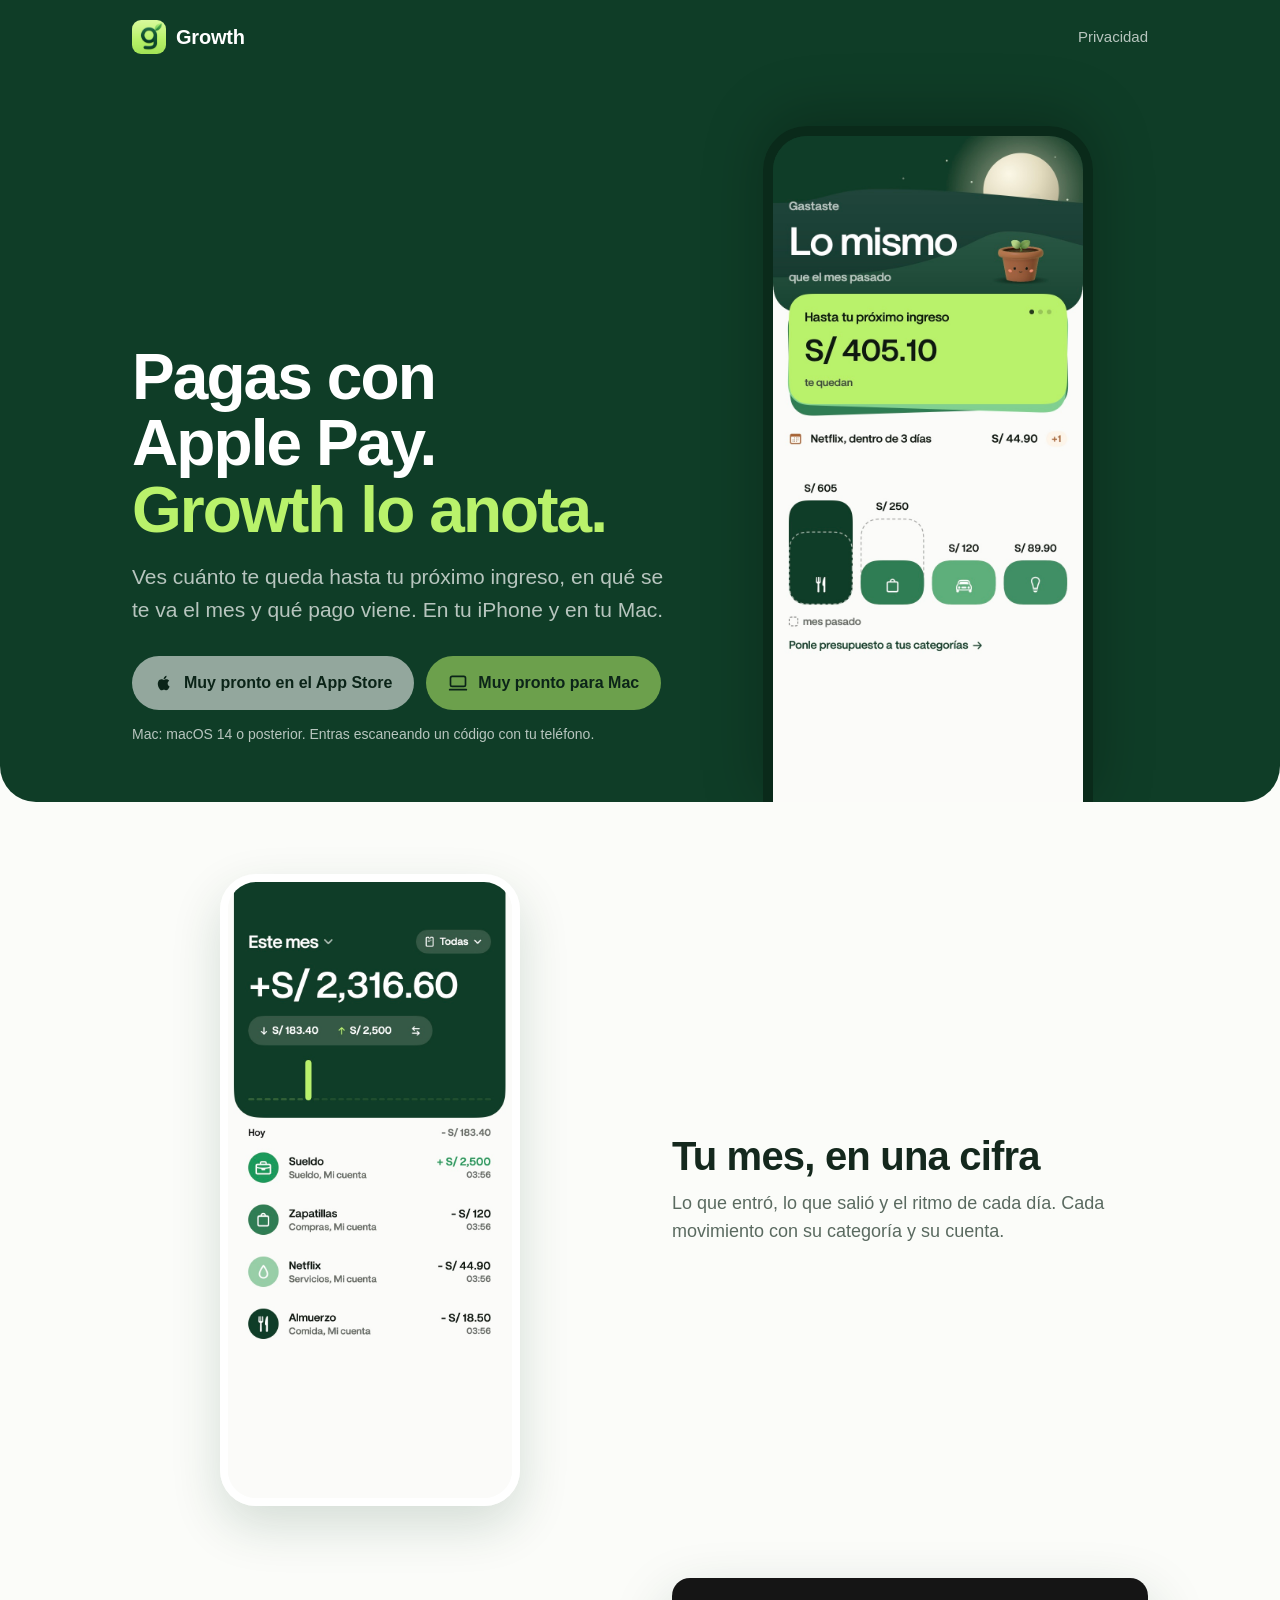
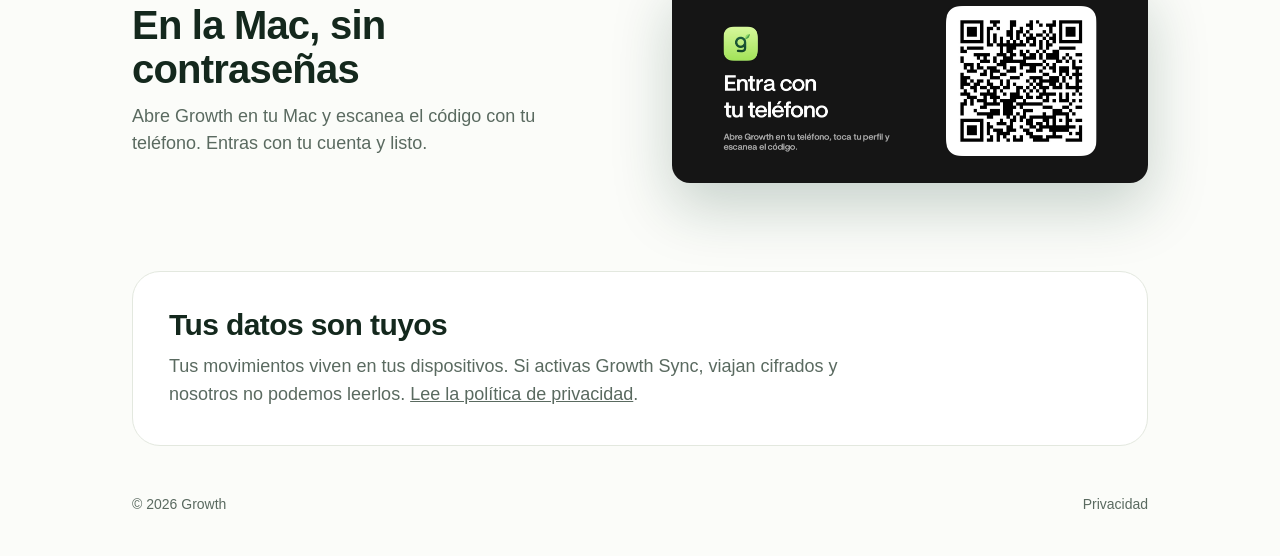
==== index.html @ 3a6ad155 "landing: Mac sign-in shot on graphite, phone-neutral wording Co-Authored-By: Claude Opus 5.5 <norepl" ====
<!doctype html>
<html lang="es">
<head>
<meta charset="utf-8">
<meta name="viewport" content="width=device-width, initial-scale=1">
<title>Growth</title>
<meta name="description" content="Growth anota lo que pagas y te dice cómo va tu mes. Para iPhone y Mac.">
<link rel="icon" href="assets/favicon.png">
<link rel="apple-touch-icon" href="assets/apple-touch-icon.png">
<meta property="og:title" content="Growth">
<meta property="og:description" content="Growth anota lo que pagas y te dice cómo va tu mes. Para iPhone y Mac.">
<meta property="og:image" content="assets/screens/insights.jpg">
<style>
:root{
  --forest:#0f3d27;--lime:#b9f26b;--canvas:#fbfcf9;--ink:#14281d;--muted:#5a6a60;
  --on-forest:#ffffff;--on-forest-muted:rgba(255,255,255,.7);--line:#e3e8df;--card:#ffffff;
}
@media (prefers-color-scheme:dark){:root:not([data-theme="light"]){--canvas:#0b1a12;--ink:#eef3ea;--muted:#a3b3a8;--line:#203528;--card:#11251a}}
:root[data-theme="dark"]{--canvas:#0b1a12;--ink:#eef3ea;--muted:#a3b3a8;--line:#203528;--card:#11251a}
*{box-sizing:border-box}
html{-webkit-text-size-adjust:100%}
body{margin:0;background:var(--canvas);color:var(--ink);font:17px/1.55 -apple-system,BlinkMacSystemFont,"SF Pro Text","Segoe UI",Roboto,sans-serif}
a{color:inherit}
.wrap{max-width:1080px;margin:0 auto;padding:0 16px}
@media (min-width:720px){.wrap{padding:0 32px}}

/* Portada: el verde profundo de la app. */
.hero{background:var(--forest);color:var(--on-forest);border-radius:0 0 36px 36px;overflow:hidden}
.top{display:flex;align-items:center;justify-content:space-between;padding-top:20px}
.brand{display:flex;align-items:center;gap:10px;text-decoration:none;font-weight:700;font-size:20px;letter-spacing:-.01em}
.brand img{width:34px;height:34px;border-radius:9px}
.top nav a{color:var(--on-forest-muted);text-decoration:none;font-size:15px}
.top nav a:hover{color:var(--on-forest)}
.hero-grid{display:grid;gap:36px;padding:48px 0 0;align-items:end}
@media (min-width:880px){.hero-grid{grid-template-columns:1.1fr .9fr;padding-top:72px}}
.hero h1{font-size:clamp(38px,7vw,64px);line-height:1.04;letter-spacing:-.03em;margin:0 0 18px;font-weight:700}
.hero h1 span{color:var(--lime)}
.lead{font-size:clamp(18px,2.2vw,21px);color:var(--on-forest-muted);margin:0 0 30px;max-width:30em}
.hero-copy{padding-bottom:56px}
.cta{display:flex;flex-wrap:wrap;gap:12px}
.btn{display:inline-flex;align-items:center;gap:10px;min-height:54px;padding:0 22px;border-radius:999px;text-decoration:none;font-weight:600;font-size:16px;transition:transform .15s ease}
.btn:active{transform:scale(.97)}
.btn svg{width:20px;height:20px;flex:none}
.btn-store{background:#fff;color:#09100c}
.btn-mac{background:var(--lime);color:#09100c}
.btn.soon{opacity:.55;pointer-events:none}
.note{margin:14px 0 0;font-size:14px;color:var(--on-forest-muted)}
.phone{justify-self:center;width:min(330px,82vw);margin-bottom:-6px}
.phone img{display:block;width:100%;height:auto;border-radius:44px 44px 0 0;border:10px solid #0a2a1a;border-bottom:0;box-shadow:0 -10px 60px rgba(0,0,0,.25)}

/* Cada sección responde una pregunta distinta. */
section{padding:72px 0 0}
.row{display:grid;gap:28px;align-items:center}
@media (min-width:820px){.row{grid-template-columns:1fr 1fr;gap:64px}.row.flip .shot{order:2}}
h2{font-size:clamp(28px,4vw,40px);line-height:1.1;letter-spacing:-.02em;margin:0 0 12px}
section p{margin:0;color:var(--muted);font-size:18px;max-width:28em}
.shot{justify-self:center}
.shot img{display:block;width:min(300px,78vw);height:auto;border-radius:36px;border:8px solid var(--card);box-shadow:0 20px 50px rgba(15,61,39,.16)}
.mac .shot{justify-self:stretch}
.mac .shot img{width:100%;max-width:560px;border-radius:18px;border:0;box-shadow:0 24px 60px rgba(15,61,39,.22)}
.privacy{margin:88px 0 0;padding:28px;border-radius:28px;background:var(--card);border:1px solid var(--line)}
@media (min-width:720px){.privacy{padding:36px}}
.privacy h2{font-size:clamp(24px,3vw,30px)}
.privacy p{color:var(--muted);font-size:18px;margin:0;max-width:40em}
footer{display:flex;flex-wrap:wrap;gap:8px 20px;justify-content:space-between;padding:48px 0 40px;color:var(--muted);font-size:14px}
footer a{text-decoration:none}
footer a:hover{text-decoration:underline}
</style>
</head>
<body>

<header class="hero">
  <div class="wrap">
    <div class="top">
      <a class="brand" href="./"><img src="assets/apple-touch-icon.png" alt="">Growth</a>
      <nav><a href="privacy/">Privacidad</a></nav>
    </div>
    <div class="hero-grid">
      <div class="hero-copy">
        <h1>Pagas con Apple&nbsp;Pay.<br><span>Growth lo anota.</span></h1>
        <p class="lead">Ves cuánto te queda hasta tu próximo ingreso, en qué se te va el mes y qué pago viene. En tu iPhone y en tu Mac.</p>
        <div class="cta">
          <a class="btn btn-store soon" data-link="appStore" href="#">
            <svg viewBox="0 0 24 24" fill="currentColor" aria-hidden="true"><path d="M16.37 12.6c-.02-2.2 1.8-3.26 1.88-3.31-1.03-1.5-2.62-1.7-3.18-1.73-1.35-.14-2.64.8-3.33.8-.69 0-1.75-.78-2.88-.76-1.48.02-2.85.86-3.61 2.19-1.54 2.67-.39 6.62 1.11 8.79.73 1.06 1.6 2.25 2.75 2.2 1.1-.04 1.52-.71 2.85-.71 1.33 0 1.7.71 2.87.69 1.19-.02 1.94-1.08 2.66-2.14.84-1.23 1.19-2.42 1.21-2.48-.03-.01-2.32-.89-2.33-3.54zM14.18 6.13c.61-.74 1.02-1.76.91-2.78-.88.04-1.94.59-2.57 1.32-.56.65-1.06 1.69-.93 2.69.98.08 1.98-.5 2.59-1.23z"/></svg>
            <span data-label>Muy pronto en el App Store</span>
          </a>
          <a class="btn btn-mac soon" data-link="mac" href="#">
            <svg viewBox="0 0 24 24" fill="none" stroke="currentColor" stroke-width="2" stroke-linecap="round" stroke-linejoin="round" aria-hidden="true"><rect x="3" y="4" width="18" height="12" rx="2"/><path d="M2 20h20"/></svg>
            <span data-label>Muy pronto para Mac</span>
          </a>
        </div>
        <p class="note">Mac: macOS 14 o posterior. Entras escaneando un código con tu teléfono.</p>
      </div>
      <div class="phone"><img src="assets/screens/insights.jpg" alt="Growth en el iPhone: lo que gastaste este mes y lo que te queda hasta tu próximo ingreso" width="786" height="1704"></div>
    </div>
  </div>
</header>

<main class="wrap">
  <section>
    <div class="row">
      <div class="shot"><img src="assets/screens/movements.jpg" alt="Movimientos del mes en Growth" width="786" height="1704" loading="lazy"></div>
      <div>
        <h2>Tu mes, en una cifra</h2>
        <p>Lo que entró, lo que salió y el ritmo de cada día. Cada movimiento con su categoría y su cuenta.</p>
      </div>
    </div>
  </section>

  <section>
    <div class="row flip mac">
      <div class="shot"><img src="assets/screens/mac-link.jpg" alt="Growth en la Mac: un código QR para entrar con el teléfono" width="1900" height="820" loading="lazy"></div>
      <div>
        <h2>En la Mac, sin contraseñas</h2>
        <p>Abre Growth en tu Mac y escanea el código con tu teléfono. Entras con tu cuenta y listo.</p>
      </div>
    </div>
  </section>

  <div class="privacy">
    <h2>Tus datos son tuyos</h2>
    <p>Tus movimientos viven en tus dispositivos. Si activas Growth Sync, viajan cifrados y nosotros no podemos leerlos. <a href="privacy/">Lee la política de privacidad</a>.</p>
  </div>

  <footer>
    <span>© 2026 Growth</span>
    <span><a href="privacy/">Privacidad</a></span>
  </footer>
</main>

<script>
// Los enlaces de descarga viven solo aquí. Mientras estén vacíos, el botón
// dice «Muy pronto» en vez de llevar a una página que no existe.
const LINKS = {
  appStore: "", // cuando la app esté publicada: https://apps.apple.com/app/id<número>
  mac: "",      // cuando haya DMG firmado: https://github.com/jahazielgg/growth-web/releases/latest/download/Growth.dmg
};
const LABELS = { appStore: "Descargar en el App Store", mac: "Descargar para Mac" };
for (const button of document.querySelectorAll("[data-link]")) {
  const key = button.dataset.link;
  if (!LINKS[key]) continue;
  button.href = LINKS[key];
  button.classList.remove("soon");
  button.querySelector("[data-label]").textContent = LABELS[key];
}
</script>
</body>
</html>
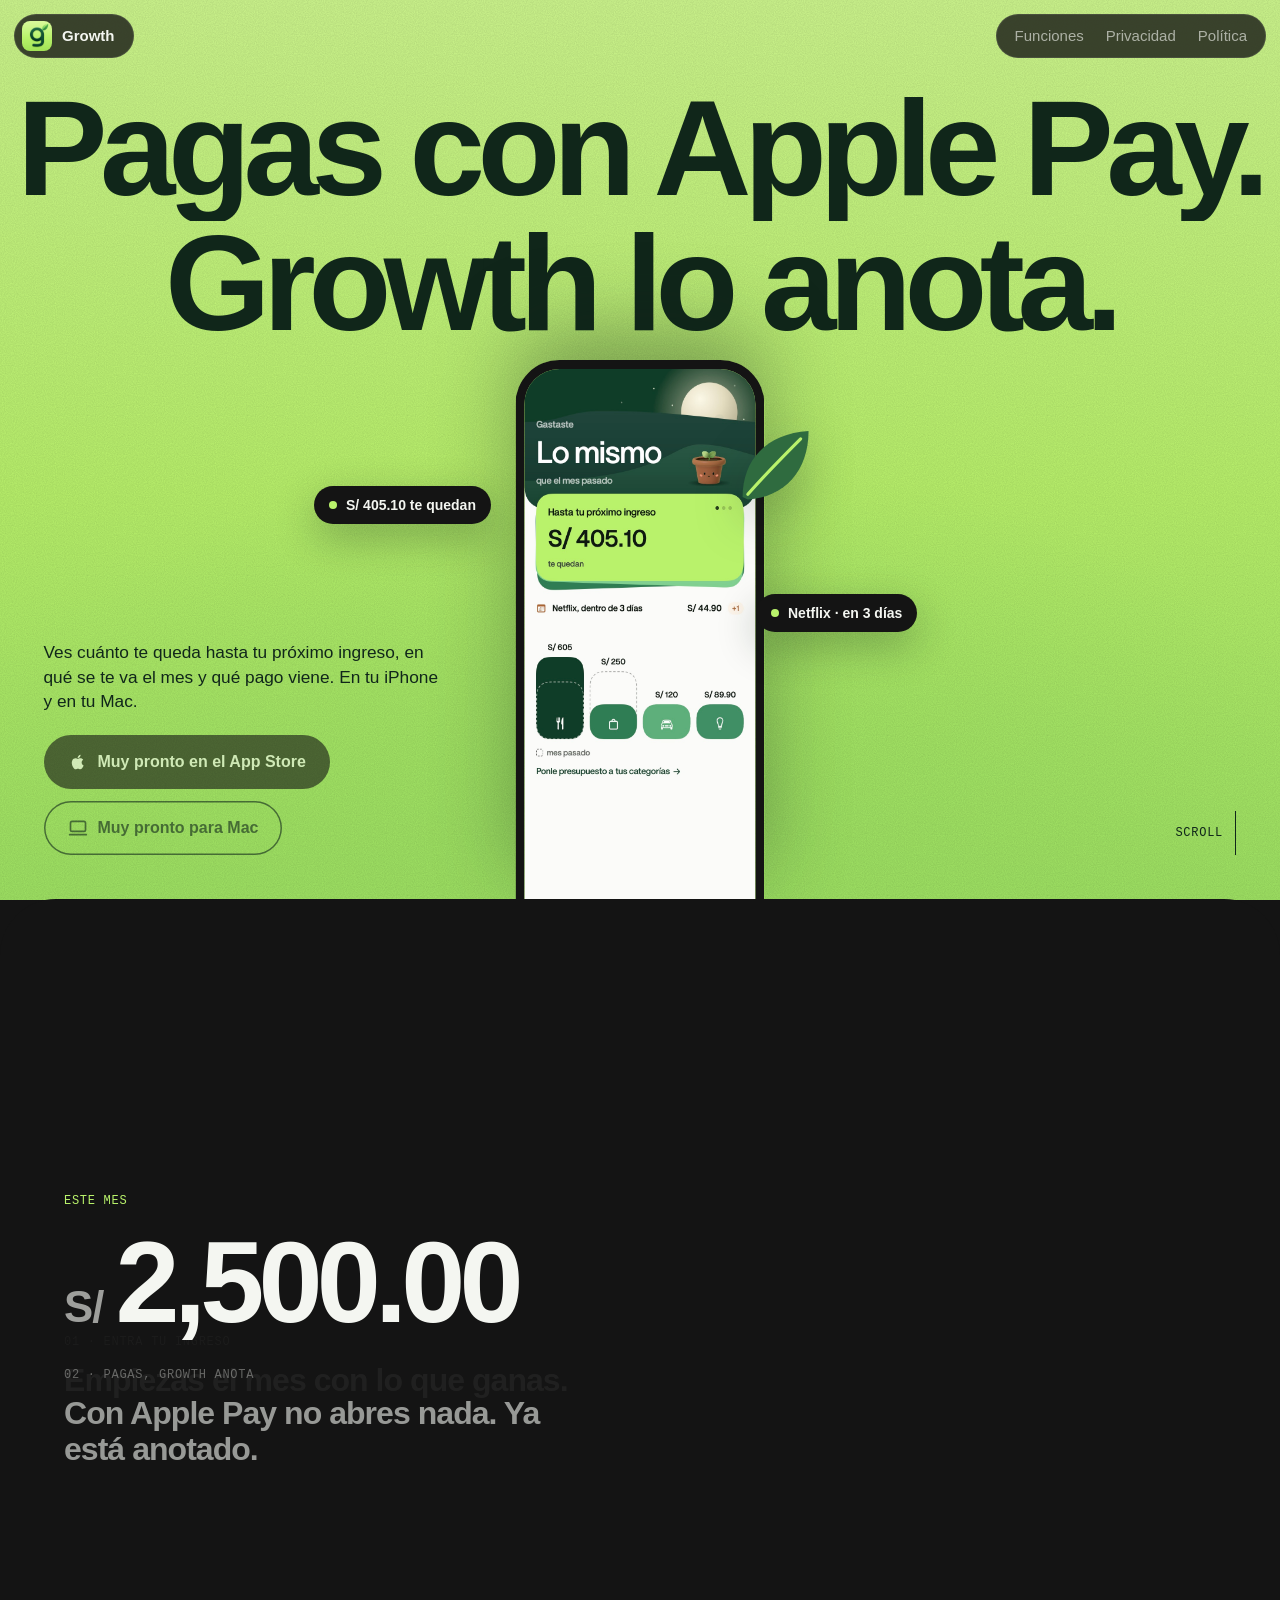
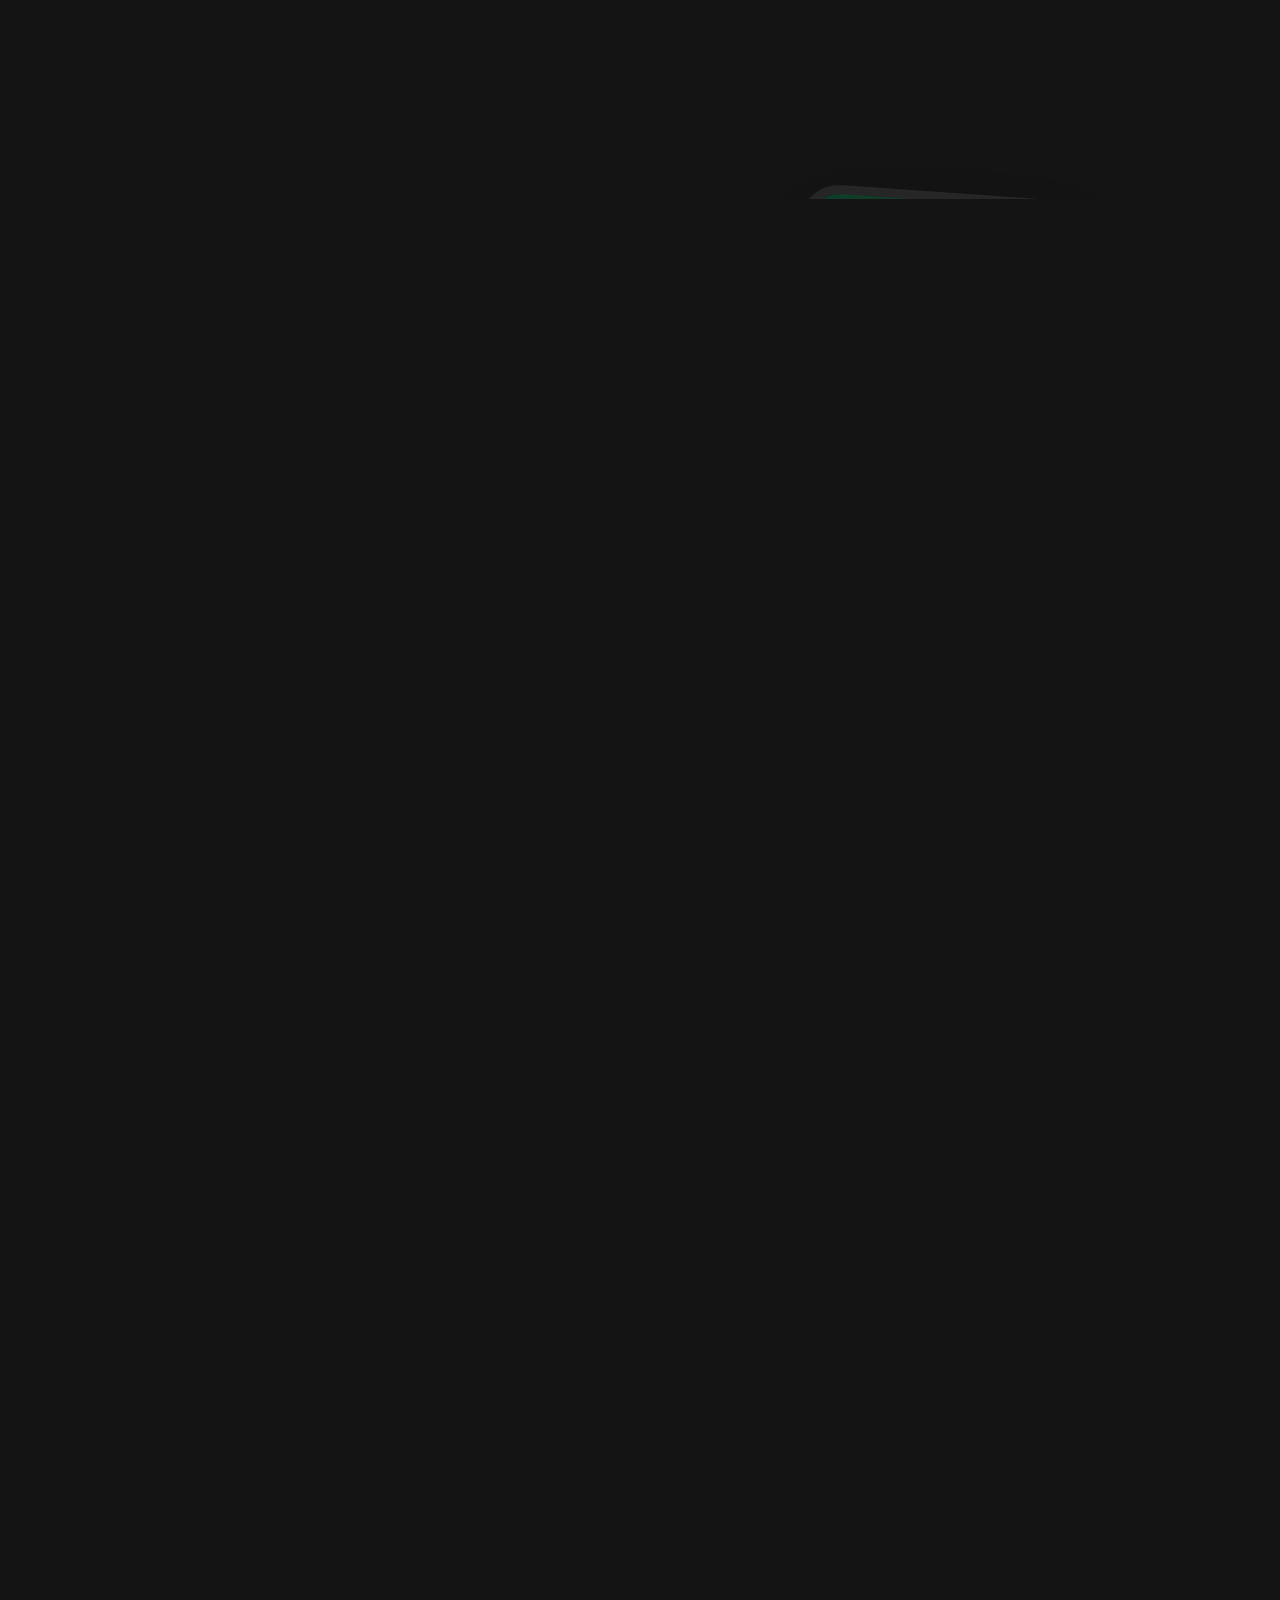
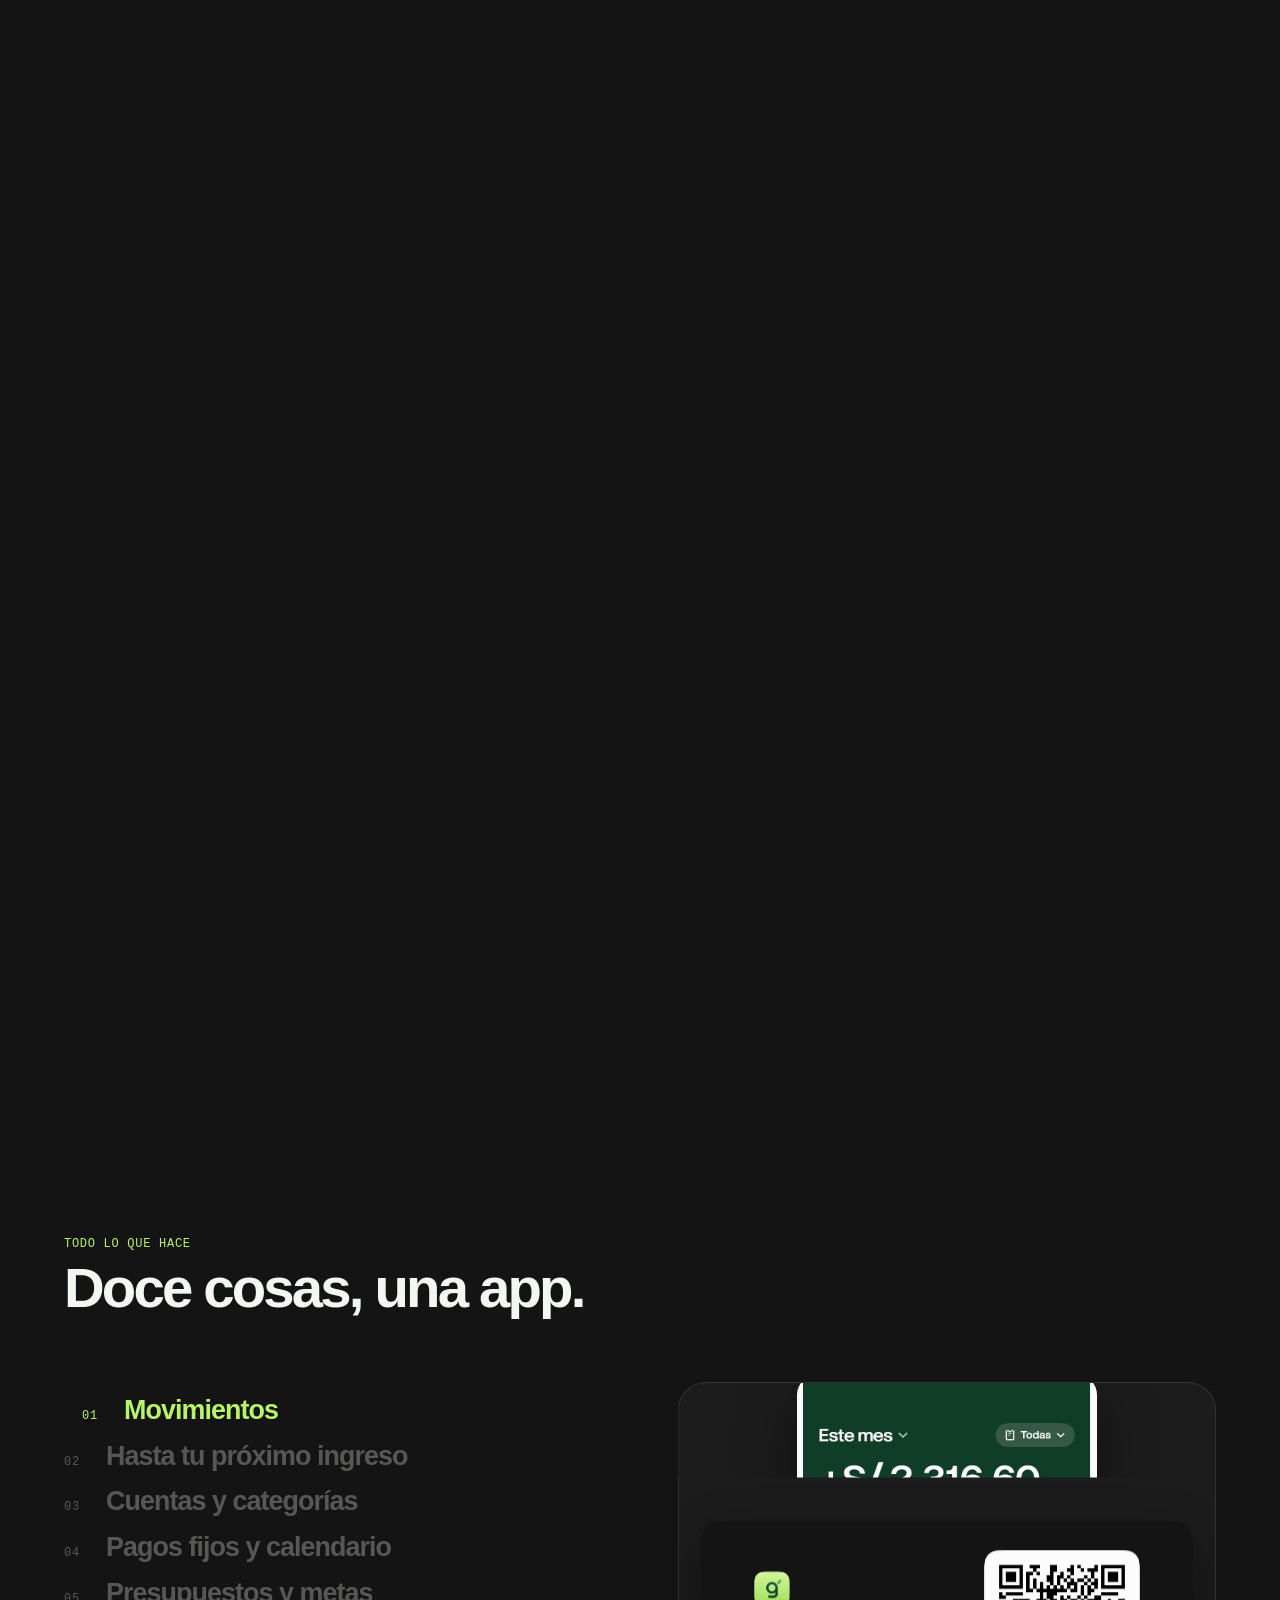
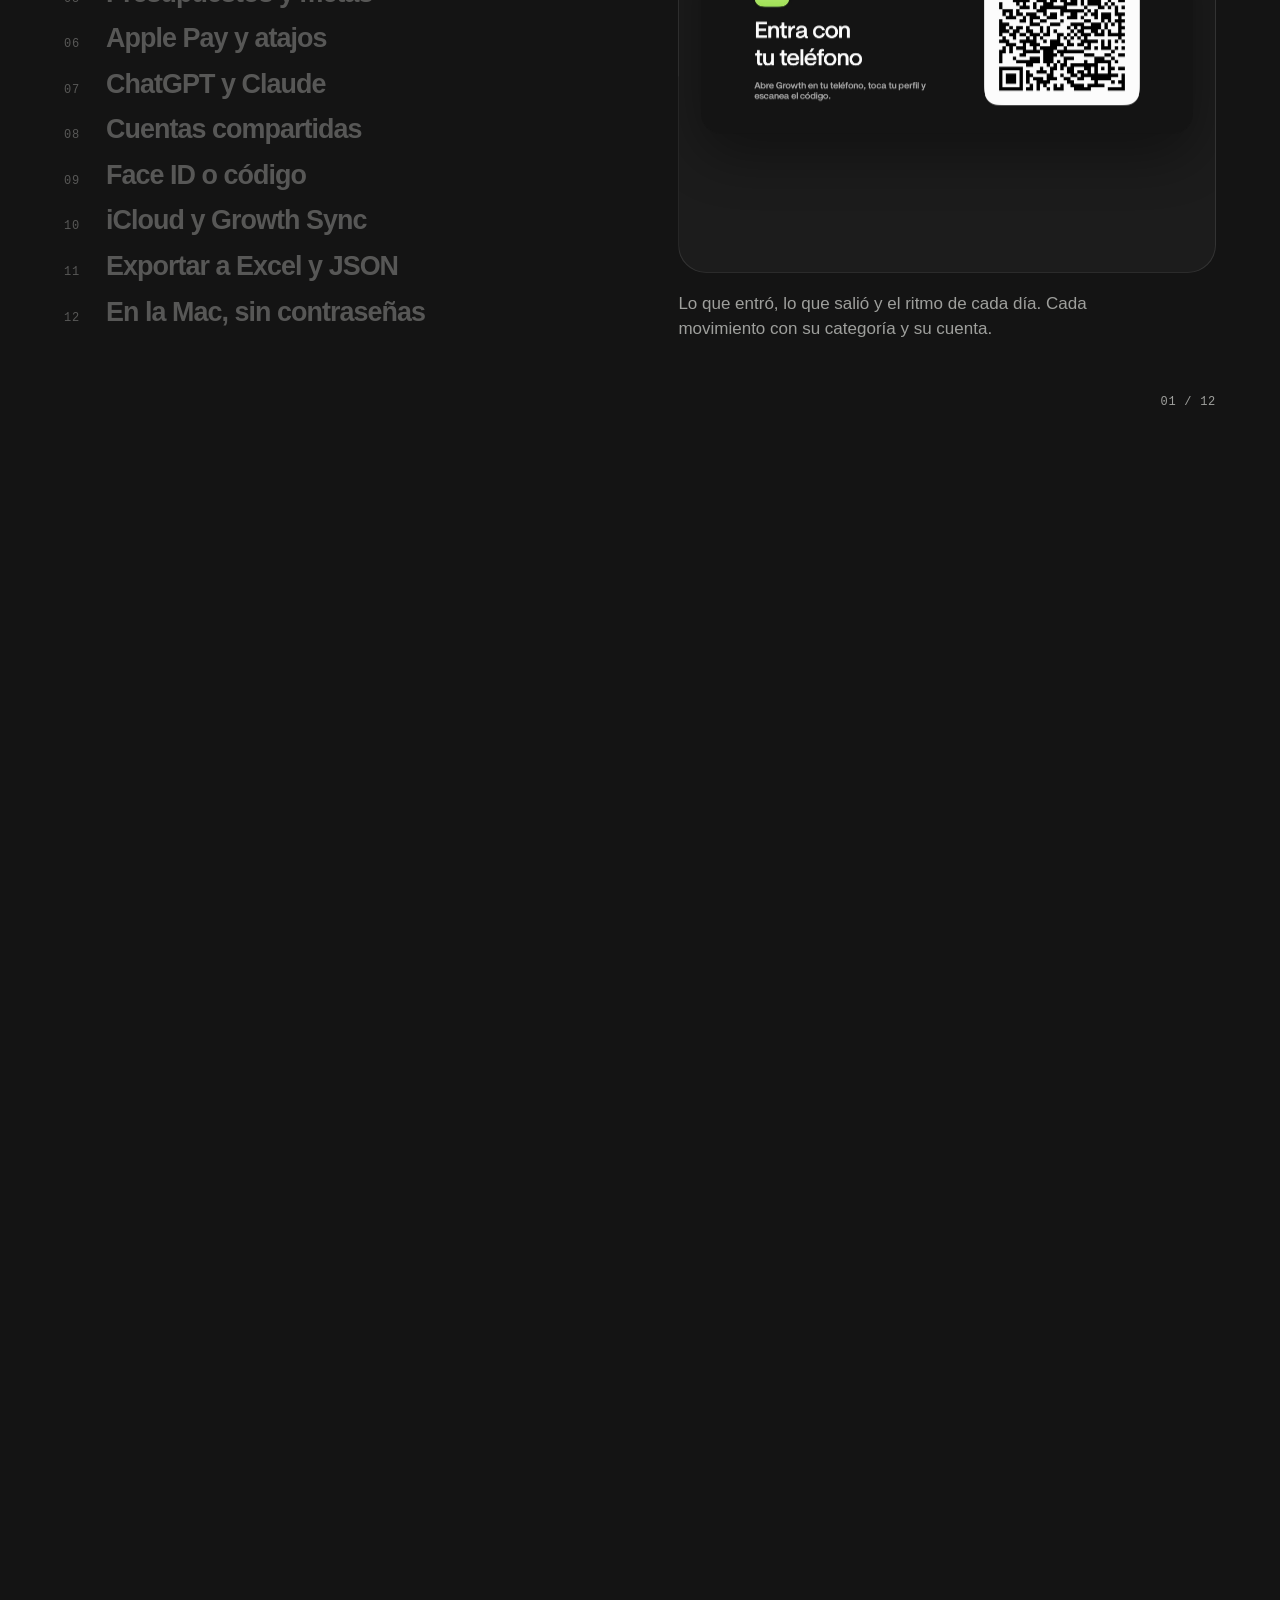
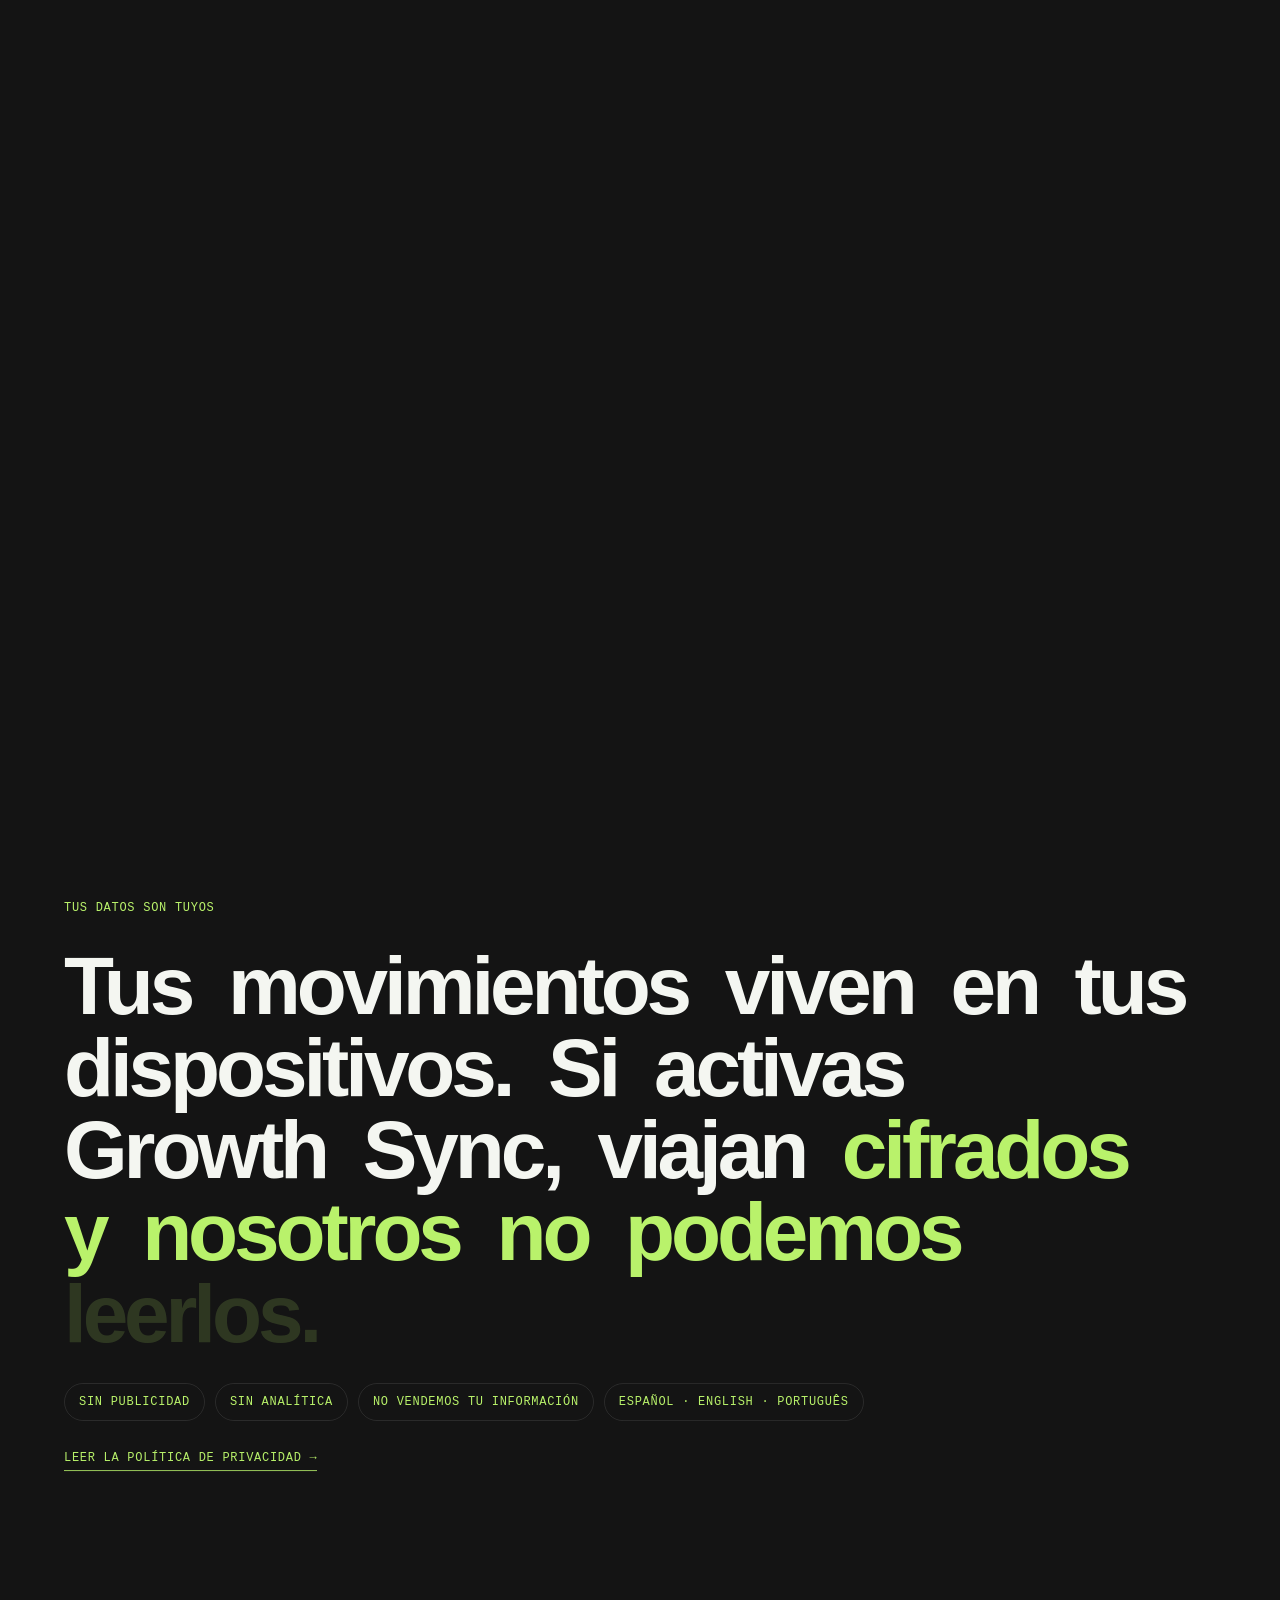
==== commit d0733fbe: "feat: refactor ux" ====
--- a/index.html
+++ b/index.html
@@ -5,129 +5,124 @@
 <meta name="viewport" content="width=device-width, initial-scale=1">
 <title>Growth</title>
 <meta name="description" content="Growth anota lo que pagas y te dice cómo va tu mes. Para iPhone y Mac.">
+<meta name="theme-color" content="#b9f26b">
 <link rel="icon" href="assets/favicon.png">
 <link rel="apple-touch-icon" href="assets/apple-touch-icon.png">
 <meta property="og:title" content="Growth">
 <meta property="og:description" content="Growth anota lo que pagas y te dice cómo va tu mes. Para iPhone y Mac.">
 <meta property="og:image" content="assets/screens/insights.jpg">
-<style>
-:root{
-  --forest:#0f3d27;--lime:#b9f26b;--canvas:#fbfcf9;--ink:#14281d;--muted:#5a6a60;
-  --on-forest:#ffffff;--on-forest-muted:rgba(255,255,255,.7);--line:#e3e8df;--card:#ffffff;
-}
-@media (prefers-color-scheme:dark){:root:not([data-theme="light"]){--canvas:#0b1a12;--ink:#eef3ea;--muted:#a3b3a8;--line:#203528;--card:#11251a}}
-:root[data-theme="dark"]{--canvas:#0b1a12;--ink:#eef3ea;--muted:#a3b3a8;--line:#203528;--card:#11251a}
-*{box-sizing:border-box}
-html{-webkit-text-size-adjust:100%}
-body{margin:0;background:var(--canvas);color:var(--ink);font:17px/1.55 -apple-system,BlinkMacSystemFont,"SF Pro Text","Segoe UI",Roboto,sans-serif}
-a{color:inherit}
-.wrap{max-width:1080px;margin:0 auto;padding:0 16px}
-@media (min-width:720px){.wrap{padding:0 32px}}
-
-/* Portada: el verde profundo de la app. */
-.hero{background:var(--forest);color:var(--on-forest);border-radius:0 0 36px 36px;overflow:hidden}
-.top{display:flex;align-items:center;justify-content:space-between;padding-top:20px}
-.brand{display:flex;align-items:center;gap:10px;text-decoration:none;font-weight:700;font-size:20px;letter-spacing:-.01em}
-.brand img{width:34px;height:34px;border-radius:9px}
-.top nav a{color:var(--on-forest-muted);text-decoration:none;font-size:15px}
-.top nav a:hover{color:var(--on-forest)}
-.hero-grid{display:grid;gap:36px;padding:48px 0 0;align-items:end}
-@media (min-width:880px){.hero-grid{grid-template-columns:1.1fr .9fr;padding-top:72px}}
-.hero h1{font-size:clamp(38px,7vw,64px);line-height:1.04;letter-spacing:-.03em;margin:0 0 18px;font-weight:700}
-.hero h1 span{color:var(--lime)}
-.lead{font-size:clamp(18px,2.2vw,21px);color:var(--on-forest-muted);margin:0 0 30px;max-width:30em}
-.hero-copy{padding-bottom:56px}
-.cta{display:flex;flex-wrap:wrap;gap:12px}
-.btn{display:inline-flex;align-items:center;gap:10px;min-height:54px;padding:0 22px;border-radius:999px;text-decoration:none;font-weight:600;font-size:16px;transition:transform .15s ease}
-.btn:active{transform:scale(.97)}
-.btn svg{width:20px;height:20px;flex:none}
-.btn-store{background:#fff;color:#09100c}
-.btn-mac{background:var(--lime);color:#09100c}
-.btn.soon{opacity:.55;pointer-events:none}
-.note{margin:14px 0 0;font-size:14px;color:var(--on-forest-muted)}
-.phone{justify-self:center;width:min(330px,82vw);margin-bottom:-6px}
-.phone img{display:block;width:100%;height:auto;border-radius:44px 44px 0 0;border:10px solid #0a2a1a;border-bottom:0;box-shadow:0 -10px 60px rgba(0,0,0,.25)}
-
-/* Cada sección responde una pregunta distinta. */
-section{padding:72px 0 0}
-.row{display:grid;gap:28px;align-items:center}
-@media (min-width:820px){.row{grid-template-columns:1fr 1fr;gap:64px}.row.flip .shot{order:2}}
-h2{font-size:clamp(28px,4vw,40px);line-height:1.1;letter-spacing:-.02em;margin:0 0 12px}
-section p{margin:0;color:var(--muted);font-size:18px;max-width:28em}
-.shot{justify-self:center}
-.shot img{display:block;width:min(300px,78vw);height:auto;border-radius:36px;border:8px solid var(--card);box-shadow:0 20px 50px rgba(15,61,39,.16)}
-.mac .shot{justify-self:stretch}
-.mac .shot img{width:100%;max-width:560px;border-radius:18px;border:0;box-shadow:0 24px 60px rgba(15,61,39,.22)}
-.privacy{margin:88px 0 0;padding:28px;border-radius:28px;background:var(--card);border:1px solid var(--line)}
-@media (min-width:720px){.privacy{padding:36px}}
-.privacy h2{font-size:clamp(24px,3vw,30px)}
-.privacy p{color:var(--muted);font-size:18px;margin:0;max-width:40em}
-footer{display:flex;flex-wrap:wrap;gap:8px 20px;justify-content:space-between;padding:48px 0 40px;color:var(--muted);font-size:14px}
-footer a{text-decoration:none}
-footer a:hover{text-decoration:underline}
-</style>
+<script>if(matchMedia("(prefers-reduced-motion: reduce)").matches)document.documentElement.classList.add("rm")</script>
+<link rel="stylesheet" href="assets/styles/landing.css">
 </head>
 <body>
 
-<header class="hero">
-  <div class="wrap">
-    <div class="top">
-      <a class="brand" href="./"><img src="assets/apple-touch-icon.png" alt="">Growth</a>
-      <nav><a href="privacy/">Privacidad</a></nav>
-    </div>
-    <div class="hero-grid">
-      <div class="hero-copy">
-        <h1>Pagas con Apple&nbsp;Pay.<br><span>Growth lo anota.</span></h1>
-        <p class="lead">Ves cuánto te queda hasta tu próximo ingreso, en qué se te va el mes y qué pago viene. En tu iPhone y en tu Mac.</p>
-        <div class="cta">
-          <a class="btn btn-store soon" data-link="appStore" href="#">
-            <svg viewBox="0 0 24 24" fill="currentColor" aria-hidden="true"><path d="M16.37 12.6c-.02-2.2 1.8-3.26 1.88-3.31-1.03-1.5-2.62-1.7-3.18-1.73-1.35-.14-2.64.8-3.33.8-.69 0-1.75-.78-2.88-.76-1.48.02-2.85.86-3.61 2.19-1.54 2.67-.39 6.62 1.11 8.79.73 1.06 1.6 2.25 2.75 2.2 1.1-.04 1.52-.71 2.85-.71 1.33 0 1.7.71 2.87.69 1.19-.02 1.94-1.08 2.66-2.14.84-1.23 1.19-2.42 1.21-2.48-.03-.01-2.32-.89-2.33-3.54zM14.18 6.13c.61-.74 1.02-1.76.91-2.78-.88.04-1.94.59-2.57 1.32-.56.65-1.06 1.69-.93 2.69.98.08 1.98-.5 2.59-1.23z"/></svg>
-            <span data-label>Muy pronto en el App Store</span>
-          </a>
-          <a class="btn btn-mac soon" data-link="mac" href="#">
-            <svg viewBox="0 0 24 24" fill="none" stroke="currentColor" stroke-width="2" stroke-linecap="round" stroke-linejoin="round" aria-hidden="true"><rect x="3" y="4" width="18" height="12" rx="2"/><path d="M2 20h20"/></svg>
-            <span data-label>Muy pronto para Mac</span>
-          </a>
-        </div>
-        <p class="note">Mac: macOS 14 o posterior. Entras escaneando un código con tu teléfono.</p>
-      </div>
-      <div class="phone"><img src="assets/screens/insights.jpg" alt="Growth en el iPhone: lo que gastaste este mes y lo que te queda hasta tu próximo ingreso" width="786" height="1704"></div>
+<div class="bar">
+  <a class="pill brand" href="./"><img src="assets/apple-touch-icon.png" alt="">Growth</a>
+  <nav class="pill links"><a href="#funciones">Funciones</a><a href="#privacidad">Privacidad</a><a href="privacy/" class="soft">Política</a></nav>
+</div>
+
+<!-- ESCENA 1 · Apertura: el mundo lima del logo, en tres planos -->
+<header class="hero" id="hero">
+  <i class="grain" aria-hidden="true"></i>
+  <h1 class="hero-title" data-depth="-0.10">
+    <span class="ln"><span>Pagas con Apple&nbsp;Pay.</span></span>
+    <span class="ln"><span>Growth lo anota.</span></span>
+  </h1>
+  <div class="hero-phone" data-depth="0.06">
+    <img src="assets/screens/insights.jpg" alt="Growth en el iPhone: lo que gastaste este mes y lo que te queda hasta tu próximo ingreso" width="786" height="1704">
+  </div>
+  <span class="tag tag-a" data-depth="-0.22"><b></b>S/ 405.10 te quedan</span>
+  <span class="tag tag-b" data-depth="-0.32"><b></b>Netflix · en 3 días</span>
+  <svg class="leaf" data-depth="-0.45" viewBox="0 0 64 64" aria-hidden="true"><path d="M8 56C8 28 26 8 58 6c0 30-18 50-46 52z" fill="#2f6b3f"/><path d="M12 54C26 38 38 26 52 12" stroke="#b9f26b" stroke-width="2.4" fill="none" stroke-linecap="round"/></svg>
+  <div class="hero-foot">
+    <p class="lead">Ves cuánto te queda hasta tu próximo ingreso, en qué se te va el mes y qué pago viene. En tu iPhone y en tu Mac.</p>
+    <div class="cta">
+      <a class="btn btn-store soon" data-link="appStore" href="#">
+        <svg viewBox="0 0 24 24" fill="currentColor" aria-hidden="true"><path d="M16.37 12.6c-.02-2.2 1.8-3.26 1.88-3.31-1.03-1.5-2.62-1.7-3.18-1.73-1.35-.14-2.64.8-3.33.8-.69 0-1.75-.78-2.88-.76-1.48.02-2.85.86-3.61 2.19-1.54 2.67-.39 6.62 1.11 8.79.73 1.06 1.6 2.25 2.75 2.2 1.1-.04 1.52-.71 2.85-.71 1.33 0 1.7.71 2.87.69 1.19-.02 1.94-1.08 2.66-2.14.84-1.23 1.19-2.42 1.21-2.48-.03-.01-2.32-.89-2.33-3.54zM14.18 6.13c.61-.74 1.02-1.76.91-2.78-.88.04-1.94.59-2.57 1.32-.56.65-1.06 1.69-.93 2.69.98.08 1.98-.5 2.59-1.23z"/></svg>
+        <span data-label>Muy pronto en el App Store</span>
+      </a>
+      <a class="btn btn-mac soon" data-link="mac" href="#">
+        <svg viewBox="0 0 24 24" fill="none" stroke="currentColor" stroke-width="2" stroke-linecap="round" stroke-linejoin="round" aria-hidden="true"><rect x="3" y="4" width="18" height="12" rx="2"/><path d="M2 20h20"/></svg>
+        <span data-label>Muy pronto para Mac</span>
+      </a>
     </div>
   </div>
+  <span class="cue mono" aria-hidden="true">Scroll <i></i></span>
 </header>
 
-<main class="wrap">
-  <section>
-    <div class="row">
-      <div class="shot"><img src="assets/screens/movements.jpg" alt="Movimientos del mes en Growth" width="786" height="1704" loading="lazy"></div>
-      <div>
-        <h2>Tu mes, en una cifra</h2>
-        <p>Lo que entró, lo que salió y el ritmo de cada día. Cada movimiento con su categoría y su cuenta.</p>
+<main class="sheet">
+
+  <!-- ESCENA 2 · Un mes en un scroll: el sueldo entra, los pagos se anotan solos, la cifra responde -->
+  <section class="month" id="mes" aria-label="Un mes en Growth">
+    <div class="month-stage">
+      <div class="m-left">
+        <span class="mono m-label" data-m-label>Este mes</span>
+        <div class="m-count"><small>S/</small><span data-m-count>2,500.00</span></div>
+        <div class="m-copy">
+          <div class="m-step" data-step="0"><span class="mono">01 · Entra tu ingreso</span><h2>Empiezas el mes con lo que ganas.</h2></div>
+          <div class="m-step" data-step="1"><span class="mono">02 · Pagas, Growth anota</span><h2>Con Apple&nbsp;Pay no abres nada. Ya está anotado.</h2></div>
+          <div class="m-step" data-step="2"><span class="mono">03 · Te dice cómo vas</span><h2>Cuánto te queda hasta tu próximo ingreso.</h2></div>
+        </div>
+      </div>
+      <div class="m-phone">
+        <div class="m-screen">
+          <img src="assets/screens/movements.jpg" alt="Movimientos del mes en Growth: sueldo, zapatillas, Netflix y almuerzo" width="786" height="1704" loading="lazy">
+          <img src="assets/screens/insights.jpg" alt="Lo que te queda hasta tu próximo ingreso y el pago que viene" width="786" height="1704" loading="lazy">
+        </div>
+      </div>
+      <div class="notes" aria-hidden="true">
+        <div class="note-card" data-note><i></i><div><span class="mono">Apple Pay</span><b>Zapatillas</b></div><em>− S/ 120</em></div>
+        <div class="note-card" data-note><i></i><div><span class="mono">Apple Pay</span><b>Netflix</b></div><em>− S/ 44.90</em></div>
+        <div class="note-card" data-note><i></i><div><span class="mono">Apple Pay</span><b>Almuerzo</b></div><em>− S/ 18.50</em></div>
       </div>
     </div>
   </section>
 
-  <section>
-    <div class="row flip mac">
-      <div class="shot"><img src="assets/screens/mac-link.jpg" alt="Growth en la Mac: un código QR para entrar con el teléfono" width="1900" height="820" loading="lazy"></div>
-      <div>
-        <h2>En la Mac, sin contraseñas</h2>
-        <p>Abre Growth en tu Mac y escanea el código con tu teléfono. Entras con tu cuenta y listo.</p>
-      </div>
+  <!-- ESCENA 3 · Todas las funciones: índice fijo + panel que cambia con el scroll -->
+  <section class="feat" id="funciones" aria-label="Funciones">
+    <div class="feat-stage">
+      <header class="feat-head"><span class="mono">Todo lo que hace</span><h2>Doce cosas, una app.</h2></header>
+      <ol class="feat-list" data-feat-list></ol>
+      <div class="feat-panels" data-feat-panels></div>
+      <span class="mono feat-count" data-feat-count>01 / 12</span>
+    </div>
+    <div class="feat-cards" data-feat-cards></div>
+  </section>
+
+  <!-- ESCENA 4 · Manifiesto de privacidad -->
+  <section class="manifesto" id="privacidad" aria-label="Privacidad">
+    <div class="manifesto-stage">
+      <span class="mono">Tus datos son tuyos</span>
+      <p class="manifesto-text" id="manifesto">Tus movimientos viven en tus dispositivos. Si activas Growth Sync, viajan cifrados y nosotros no podemos leerlos.</p>
+      <ul class="facts mono">
+        <li>Sin publicidad</li><li>Sin analítica</li><li>No vendemos tu información</li><li>Español · English · Português</li>
+      </ul>
+      <a class="more mono" href="privacy/">Leer la política de privacidad →</a>
     </div>
   </section>
 
-  <div class="privacy">
-    <h2>Tus datos son tuyos</h2>
-    <p>Tus movimientos viven en tus dispositivos. Si activas Growth Sync, viajan cifrados y nosotros no podemos leerlos. <a href="privacy/">Lee la política de privacidad</a>.</p>
-  </div>
-
-  <footer>
-    <span>© 2026 Growth</span>
-    <span><a href="privacy/">Privacidad</a></span>
-  </footer>
+  <!-- ESCENA 5 · Cierre: vuelve el lima -->
+  <section class="close">
+    <i class="grain" aria-hidden="true"></i>
+    <h2 class="close-title"><span class="ln"><span>Tu mes,</span></span><span class="ln"><span>a la vista.</span></span></h2>
+    <div class="cta">
+      <a class="btn btn-store soon" data-link="appStore" href="#">
+        <svg viewBox="0 0 24 24" fill="currentColor" aria-hidden="true"><path d="M16.37 12.6c-.02-2.2 1.8-3.26 1.88-3.31-1.03-1.5-2.62-1.7-3.18-1.73-1.35-.14-2.64.8-3.33.8-.69 0-1.75-.78-2.88-.76-1.48.02-2.85.86-3.61 2.19-1.54 2.67-.39 6.62 1.11 8.79.73 1.06 1.6 2.25 2.75 2.2 1.1-.04 1.52-.71 2.85-.71 1.33 0 1.7.71 2.87.69 1.19-.02 1.94-1.08 2.66-2.14.84-1.23 1.19-2.42 1.21-2.48-.03-.01-2.32-.89-2.33-3.54zM14.18 6.13c.61-.74 1.02-1.76.91-2.78-.88.04-1.94.59-2.57 1.32-.56.65-1.06 1.69-.93 2.69.98.08 1.98-.5 2.59-1.23z"/></svg>
+        <span data-label>Muy pronto en el App Store</span>
+      </a>
+      <a class="btn btn-mac soon" data-link="mac" href="#">
+        <svg viewBox="0 0 24 24" fill="none" stroke="currentColor" stroke-width="2" stroke-linecap="round" stroke-linejoin="round" aria-hidden="true"><rect x="3" y="4" width="18" height="12" rx="2"/><path d="M2 20h20"/></svg>
+        <span data-label>Muy pronto para Mac</span>
+      </a>
+    </div>
+    <p class="close-note">Mac: macOS 14 o posterior. Entras escaneando un código con tu teléfono.</p>
+    <footer class="foot mono"><span>© 2026 Growth</span><a href="privacy/">Privacidad</a></footer>
+  </section>
 </main>
 
+<script src="assets/scripts/vendor/gsap.min.js"></script>
+<script src="assets/scripts/vendor/ScrollTrigger.min.js"></script>
+<script src="assets/scripts/vendor/lenis.min.js"></script>
 <script>
 // Los enlaces de descarga viven solo aquí. Mientras estén vacíos, el botón
 // dice «Muy pronto» en vez de llevar a una página que no existe.
@@ -144,5 +139,7 @@
   button.querySelector("[data-label]").textContent = LABELS[key];
 }
 </script>
+<script src="assets/scripts/features.js"></script>
+<script src="assets/scripts/landing.js"></script>
 </body>
 </html>
--- a/assets/styles/landing.css
+++ b/assets/styles/landing.css
@@ -0,0 +1,196 @@
+/* Growth · landing. Dos mundos: el lima del logo y el grafito del código de la Mac. */
+:root{
+  --graphite:#141414;--graphite-2:#1c1c1c;--graphite-3:#262626;--line:rgba(255,255,255,.1);
+  --lime:#b9f26b;--lime-hi:#cdf68d;--lime-lo:#9fe363;--ink:#10261a;--forest:#1f3d2b;
+  --text:#f4f6f1;--muted:rgba(244,246,241,.62);--app:#fbfcf9;
+  --ease:cubic-bezier(.19,1,.22,1);
+  --mono:ui-monospace,"SF Mono",Menlo,Consolas,monospace;
+  --sans:-apple-system,BlinkMacSystemFont,"SF Pro Display","SF Pro Text","Segoe UI",Roboto,sans-serif;
+}
+*{box-sizing:border-box}
+html{-webkit-text-size-adjust:100%;color-scheme:dark;background:var(--graphite)}
+html.lenis,html.lenis body{height:auto}
+.lenis.lenis-smooth{scroll-behavior:auto!important}
+body{margin:0;background:var(--graphite);color:var(--text);font:400 17px/1.5 var(--sans);overflow-x:clip}
+a{color:inherit}
+h1,h2,h3,h4,p{margin:0}
+.mono{font-family:var(--mono);font-size:12px;letter-spacing:.06em;text-transform:uppercase}
+.grain{position:absolute;inset:0;pointer-events:none;opacity:.22;mix-blend-mode:multiply;
+  background-image:url("data:image/svg+xml;utf8,<svg xmlns='http://www.w3.org/2000/svg' width='160' height='160'><filter id='n'><feTurbulence type='fractalNoise' baseFrequency='.9' numOctaves='2' stitchTiles='stitch'/><feColorMatrix values='0 0 0 0 0  0 0 0 0 0  0 0 0 0 0  0 0 0 .55 0'/></filter><rect width='100%' height='100%' filter='url(%23n)'/></svg>")}
+.ln{display:block;overflow:hidden;padding-bottom:.08em}
+.ln>span{display:inline-block;will-change:transform}
+
+/* Barra fija: dos píldoras que valen sobre lima y sobre grafito */
+.bar{position:fixed;z-index:20;inset:14px 14px auto;display:flex;justify-content:space-between;align-items:center;pointer-events:none}
+.pill{pointer-events:auto;display:flex;align-items:center;gap:10px;height:44px;padding:0 18px;border-radius:999px;
+  background:rgba(20,20,20,.78);-webkit-backdrop-filter:blur(16px);backdrop-filter:blur(16px);color:var(--text);text-decoration:none;
+  font-weight:600;font-size:15px;border:1px solid rgba(255,255,255,.08)}
+.brand{padding-left:7px}.brand img{width:30px;height:30px;border-radius:8px}
+.links{gap:22px;font-weight:500}.links a{text-decoration:none;color:var(--muted);transition:color .2s}.links a:hover{color:var(--text)}
+@media(max-width:560px){.links a.soft{display:none}.links{gap:16px;padding:0 16px}}
+
+/* Botones */
+.cta{display:flex;flex-wrap:wrap;gap:12px}
+.btn{display:inline-flex;align-items:center;gap:10px;min-height:54px;padding:0 24px;border-radius:999px;text-decoration:none;font-weight:600;font-size:16px;transition:transform .2s var(--ease)}
+.btn:active{transform:scale(.97)}.btn svg{width:20px;height:20px;flex:none}
+.btn.soon{opacity:.6;pointer-events:none}
+
+/* ESCENA 1 · Apertura */
+.hero{position:sticky;top:0;z-index:0;height:100svh;min-height:560px;overflow:hidden;color:var(--ink);
+  background:radial-gradient(90% 70% at 50% 100%,var(--lime-lo) 0%,rgba(159,227,99,0) 70%),linear-gradient(180deg,var(--lime-hi) 0%,var(--lime) 55%,var(--lime-lo) 100%)}
+.hero-title{position:absolute;z-index:1;left:0;right:0;top:9.5svh;text-align:center;padding:0 12px;
+  font-weight:600;font-size:clamp(42px,10.6vw,176px);line-height:.92;letter-spacing:-.055em}
+.hero-phone{position:absolute;z-index:2;left:50%;bottom:0;height:min(60svh,650px);aspect-ratio:786/1704;translate:-50% 6%}
+.hero-phone img{display:block;width:100%;height:100%;border-radius:44px 44px 0 0;border:9px solid var(--graphite);border-bottom:0;box-shadow:0 -30px 80px rgba(16,38,26,.35)}
+.tag{position:absolute;z-index:3;display:flex;align-items:center;gap:9px;height:38px;padding:0 15px;border-radius:999px;background:var(--graphite);color:var(--text);
+  font:600 14px/1 var(--sans);white-space:nowrap;box-shadow:0 14px 40px rgba(16,38,26,.3)}
+.tag b{width:8px;height:8px;border-radius:50%;background:var(--lime)}
+.tag-a{left:calc(50% - 14svh - 200px);top:54svh}
+.tag-b{left:calc(50% + 14svh - 10px);top:66svh}
+.leaf{position:absolute;z-index:3;left:calc(50% + 14svh - 34px);top:47svh;width:clamp(56px,6.6vw,104px);filter:drop-shadow(0 18px 24px rgba(16,38,26,.25))}
+.hero-foot{position:absolute;z-index:4;left:clamp(16px,3.4vw,52px);bottom:clamp(20px,5svh,48px);width:min(400px,40vw)}
+.lead{font-size:clamp(16px,1.35vw,19px);line-height:1.4;margin-bottom:22px;font-weight:500}
+.hero .btn-store{background:var(--graphite);color:var(--text)}
+.hero .btn-mac{background:transparent;color:var(--ink);box-shadow:inset 0 0 0 1.5px var(--ink)}
+.cue{position:absolute;z-index:4;right:clamp(16px,3.4vw,52px);bottom:clamp(20px,5svh,48px);display:flex;align-items:center;gap:12px;color:var(--ink)}
+.cue i{width:1.5px;height:44px;background:var(--ink);transform-origin:top;animation:cue 2.2s var(--ease) infinite}
+@keyframes cue{0%{transform:scaleY(0)}50%{transform:scaleY(1);transform-origin:top}51%{transform-origin:bottom}100%{transform:scaleY(0);transform-origin:bottom}}
+@media(max-width:879px){
+  .hero-title{top:11svh;font-size:clamp(40px,13vw,88px)}
+  .hero-phone{height:46svh;translate:-50% 9%}
+  .hero-foot{left:16px;right:16px;width:auto;top:max(37svh,calc(11svh + 28vw + 56px));bottom:auto}
+  .lead,.cue,.tag,.leaf{display:none}
+  .cta{flex-direction:column;align-items:flex-start}
+  .btn{min-height:50px;padding:0 20px;font-size:15px}
+}
+
+/* La hoja grafito cubre la portada como una página que sube */
+.sheet{position:relative;z-index:1;background:var(--graphite);border-radius:36px 36px 0 0;margin-top:-1px}
+@media(min-width:880px){.sheet{border-radius:56px 56px 0 0}}
+
+/* ESCENA 2 · Un mes en un scroll */
+.month{height:560svh;position:relative}
+.month-stage{position:sticky;top:0;height:100svh;overflow:hidden;display:grid;grid-template-columns:1fr 1fr;align-items:center;gap:32px;padding:0 clamp(16px,5vw,80px)}
+.m-left{position:relative;z-index:2;display:grid;gap:18px}
+.m-label{color:var(--lime)}
+.m-count{display:flex;align-items:baseline;gap:12px;font-weight:600;font-size:clamp(52px,9vw,148px);line-height:.95;letter-spacing:-.05em;font-variant-numeric:tabular-nums}
+.m-count small{font-size:.38em;color:var(--muted);letter-spacing:-.02em}
+.m-copy{position:relative;height:150px;max-width:520px}
+.m-step{position:absolute;inset:0;display:grid;align-content:start;gap:12px;opacity:0}
+.m-step:first-child{opacity:1}
+.m-step .mono{color:var(--muted)}
+.m-step h2{font-size:clamp(22px,2.5vw,36px);line-height:1.12;letter-spacing:-.03em;font-weight:600}
+.m-phone{position:relative;justify-self:center;height:min(76svh,700px);aspect-ratio:786/1704;will-change:transform}
+.m-screen{position:relative;width:100%;height:100%;border-radius:40px;border:8px solid var(--graphite-3);overflow:hidden;box-shadow:0 40px 100px rgba(0,0,0,.5),0 0 0 1px var(--line)}
+.m-screen img{position:absolute;inset:0;width:100%;height:100%;object-fit:cover;display:block}
+.notes{position:absolute;inset:0;pointer-events:none;z-index:3}
+.note-card{position:absolute;left:50%;top:50%;width:min(300px,76vw);display:flex;align-items:center;gap:12px;padding:12px 16px 12px 12px;border-radius:20px;
+  background:rgba(40,40,40,.9);-webkit-backdrop-filter:blur(18px);backdrop-filter:blur(18px);border:1px solid var(--line);opacity:0;box-shadow:0 24px 60px rgba(0,0,0,.5)}
+.note-card i{width:38px;height:38px;border-radius:10px;background:var(--lime);flex:none}
+.note-card div{display:grid;flex:1}.note-card .mono{color:var(--muted);font-size:10.5px}.note-card b{font-size:16px;font-weight:600}
+.note-card em{font-style:normal;font-weight:600;font-size:16px;font-variant-numeric:tabular-nums}
+@media(max-width:879px){
+  .month-stage{grid-template-columns:1fr;grid-template-rows:auto 1fr;align-items:start;padding-top:74px;gap:10px}
+  .m-count{font-size:clamp(46px,15vw,84px)}
+  .m-copy{height:104px}.m-step h2{font-size:20px}
+  .m-phone{height:min(46svh,420px);justify-self:center;align-self:start}
+}
+
+/* ESCENA 3 · Funciones */
+.feat{position:relative;padding:0}
+.feat-stage{display:none}
+.feat-cards{display:grid;gap:56px;padding:96px 16px 40px}
+.feat-cards::before{content:"Doce cosas, una app.";display:block;font-size:clamp(34px,10vw,56px);font-weight:600;line-height:1;letter-spacing:-.045em}
+.card{display:grid;gap:12px}.card .mono{color:var(--lime)}
+.card h3{font-size:26px;letter-spacing:-.03em;font-weight:600;line-height:1.1}
+.card p{color:var(--muted);max-width:30em}
+@media(min-width:880px){
+  html:not(.rm) .feat{height:calc(100svh + 12 * 62svh)}
+  html:not(.rm) .feat-cards{display:none}
+  html:not(.rm) .feat-stage{display:grid;position:sticky;top:0;height:100svh;grid-template-columns:minmax(300px,1fr) minmax(360px,1fr);grid-template-rows:auto 1fr;gap:0 clamp(32px,6vw,96px);padding:96px clamp(24px,5vw,80px) 48px;overflow:hidden}
+}
+.feat-head{grid-column:1/-1;display:grid;gap:8px;margin-bottom:18px}
+.feat-head .mono{color:var(--lime)}
+.feat-head h2{font-size:clamp(34px,4.4vw,64px);font-weight:600;letter-spacing:-.05em;line-height:.95}
+.feat-list{list-style:none;margin:0;padding:0;align-self:center;display:grid;gap:2px}
+.feat-list button{all:unset;cursor:pointer;display:flex;align-items:baseline;gap:16px;padding:7px 0;color:rgba(244,246,241,.3);transition:color .45s var(--ease),transform .6s var(--ease)}
+.feat-list button b{font-weight:600;font-size:clamp(18px,2.1vw,31px);letter-spacing:-.035em;line-height:1.1}
+.feat-list button .mono{width:26px;flex:none}
+.feat-list button:hover{color:rgba(244,246,241,.6)}
+.feat-list button.on{color:var(--lime);transform:translateX(18px)}
+.feat-list button:focus-visible{outline:2px solid var(--lime);outline-offset:4px;border-radius:6px}
+.feat-panels{position:relative;align-self:center;height:min(66svh,560px)}
+.panel{position:absolute;inset:0;display:grid;grid-template-rows:1fr auto;gap:18px;visibility:hidden}
+.panel p{color:var(--muted);max-width:28em;font-size:17px}
+.panel-ui{position:relative;min-height:0;border-radius:28px;overflow:hidden;background:var(--graphite-2);border:1px solid var(--line);display:grid;place-items:center;padding:22px}
+.feat-count{position:absolute;right:clamp(24px,5vw,80px);bottom:28px;color:var(--muted)}
+.card .panel-ui{aspect-ratio:4/3.4}
+.shot{display:block;max-width:100%;max-height:100%;border-radius:20px;box-shadow:0 20px 60px rgba(0,0,0,.4)}
+.shot.top{width:min(300px,70%);height:auto;align-self:start;margin-top:-6%}
+.shot.wide{width:100%;height:auto}
+.card .shot.top{width:min(220px,60%)}
+
+/* Maquetas de la interfaz (estilo de la app: papel claro, verdes) */
+.ui{width:min(430px,100%);display:grid;gap:12px;padding:20px;border-radius:22px;background:var(--app);color:#14281d;box-shadow:0 24px 60px rgba(0,0,0,.4)}
+.ui h4{font-size:13px;font-weight:600;color:#5a6a60;letter-spacing:.02em;margin-top:4px}
+.ui .row{display:flex;align-items:center;gap:12px;padding:10px 12px;border-radius:16px;background:#fff;border:1px solid #e6ebe1}
+.ui .row b{font-weight:600;font-size:16px}.ui .row em{margin-left:auto;font-style:normal;font-size:13px;color:#5a6a60;text-align:right;font-variant-numeric:tabular-nums}
+.ui .row.hl{background:var(--lime);border-color:transparent}.ui .row.hl em{color:#14281d}
+.ui .dot{width:34px;height:34px;border-radius:50%;display:grid;place-items:center;background:#46805b;color:#fff;font-style:normal;font-weight:600;font-size:14px;flex:none}
+.ui .dot.b{background:#1f3d2b}.ui .dot.c{background:#9ccfaa;color:#14281d}
+.ui .i{width:18px;height:18px}
+.ui .chips{display:flex;flex-wrap:wrap;gap:8px}.ui .chips span{display:inline-flex;align-items:center;gap:6px;padding:8px 12px;border-radius:999px;background:#e8f2dd;font-weight:600;font-size:14px}
+.ui .cal{display:grid;grid-template-columns:repeat(7,1fr);gap:6px}.ui .cal span{aspect-ratio:1;border-radius:8px;background:#e6ebe1}.ui .cal .on{background:#46805b}
+.bars{display:grid;gap:8px}.bar-t{position:relative;height:44px;border-radius:14px;background:#e6ebe1;overflow:hidden}
+.bar-f{position:absolute;inset:0 auto 0 0;width:var(--w);background:#1f3d2b;border-radius:14px}
+.bar-g{position:absolute;inset:6px auto 6px 6px;width:var(--w);border:1.5px dashed rgba(255,255,255,.7);border-radius:10px}
+.bars .mono{color:#5a6a60;font-size:11px}
+.goal{display:flex;align-items:center;gap:16px}.goal svg{width:84px;height:84px;transform:rotate(-90deg)}
+.goal .trk{fill:none;stroke:#e6ebe1;stroke-width:9}.goal .arc{fill:none;stroke:#46805b;stroke-width:9;stroke-linecap:round;stroke-dasharray:calc(var(--v) * 1) 100}
+.goal b{display:block;font-size:30px;letter-spacing:-.03em}.goal .mono{color:#5a6a60;font-size:11px}
+.flow{gap:6px}.notif{display:flex;align-items:center;gap:12px;padding:12px;border-radius:18px;background:#1c1c1c;color:#fff}
+.notif i{width:36px;height:36px;border-radius:9px;background:var(--lime)}.notif div{display:grid}.notif .mono{color:rgba(255,255,255,.6);font-size:10px}.notif em{margin-left:auto;font-style:normal;font-weight:600}
+.arrow{display:grid;place-items:center;color:#46805b}.arrow .i{width:24px;height:24px}
+.chat p{max-width:82%;padding:11px 14px;border-radius:18px;font-size:15px;line-height:1.3}
+.chat .me{justify-self:end;background:#e8f2dd;border-bottom-right-radius:6px}.chat .ai{background:#fff;border:1px solid #e6ebe1;border-bottom-left-radius:6px}
+.avs{display:flex}.avs i{width:44px;height:44px;border-radius:50%;display:grid;place-items:center;font-style:normal;font-weight:600;background:#46805b;color:#fff;border:3px solid var(--app)}.avs i+i{margin-left:-12px;background:var(--lime);color:#14281d}
+.center{justify-items:center;text-align:center;padding:34px 20px}.center .mono{color:#5a6a60}
+.lockbig{width:84px;height:84px;border-radius:26px;display:grid;place-items:center;background:#1f3d2b;color:var(--lime)}.lockbig .i{width:38px;height:38px}
+.sync{grid-template-columns:auto 1fr auto;align-items:center;gap:10px;padding:26px 18px}
+.dev{padding:14px 16px;border-radius:14px;background:#1f3d2b;color:#fff;font-weight:600;font-size:15px}
+.wire{display:grid;justify-items:center;gap:6px;position:relative;color:#46805b}.wire::before{content:"";position:absolute;left:0;right:0;top:50%;height:0;border-top:1.5px dashed #46805b;z-index:0}
+.wire code{position:relative;z-index:1;background:var(--app);padding:0 6px;font-size:10px;color:#14281d}.wire .i{position:relative;z-index:1;background:var(--app);width:24px;height:24px;padding:3px;margin-top:-1px}
+.files{display:flex;gap:12px}.file{display:grid;gap:4px;padding:18px 16px;border-radius:16px;background:#fff;border:1px solid #e6ebe1;text-align:left}.file b{font-size:15px}.file .mono{color:#46805b}
+
+/* ESCENA 4 · Manifiesto */
+.manifesto{height:300svh;position:relative}
+.manifesto-stage{position:sticky;top:0;height:100svh;display:grid;align-content:center;gap:28px;padding:0 clamp(16px,5vw,80px)}
+.manifesto-stage>.mono{color:var(--lime)}
+.manifesto-text{font-size:clamp(30px,6.4vw,104px);font-weight:600;line-height:1;letter-spacing:-.05em;max-width:14em}
+.manifesto-text .w{opacity:.16;display:inline-block;margin-right:.22em}
+.facts{list-style:none;margin:0;padding:0;display:flex;flex-wrap:wrap;gap:10px;color:var(--muted)}
+.facts li{padding:9px 14px;border-radius:999px;border:1px solid var(--line)}
+.more{color:var(--text);text-decoration:none;justify-self:start;border-bottom:1px solid var(--lime);padding-bottom:3px}
+
+/* ESCENA 5 · Cierre */
+.close{position:relative;overflow:hidden;min-height:100svh;display:grid;align-content:center;justify-items:start;gap:34px;padding:120px clamp(16px,5vw,80px) 90px;color:var(--ink);
+  border-radius:36px 36px 0 0;background:linear-gradient(180deg,var(--lime-hi) 0%,var(--lime) 50%,var(--lime-lo) 100%)}
+@media(min-width:880px){.close{border-radius:56px 56px 0 0}}
+.close-title{position:relative;font-weight:600;font-size:clamp(64px,17vw,240px);line-height:.9;letter-spacing:-.06em}
+.close .btn-store{background:var(--graphite);color:var(--text)}
+.close .btn-mac{background:transparent;color:var(--ink);box-shadow:inset 0 0 0 1.5px var(--ink)}
+.close .cta,.close-note{position:relative}.close-note{font-size:14px;font-weight:500;opacity:.8}
+.foot{position:absolute;left:clamp(16px,5vw,80px);right:clamp(16px,5vw,80px);bottom:26px;display:flex;justify-content:space-between;color:var(--ink)}
+.foot a{text-decoration:none}.foot a:hover{text-decoration:underline}
+
+/* Sin movimiento: todo visible y quieto */
+html.rm .month{height:auto}
+html.rm .month-stage{position:static;height:auto;padding-top:110px;padding-bottom:40px}
+html.rm .m-step{display:none}html.rm .m-step[data-step="2"]{display:grid;opacity:1}
+html.rm .manifesto{height:auto;padding:100px 0}html.rm .manifesto-stage{position:static;height:auto}
+html.rm .manifesto-text .w{opacity:1}
+html.rm .cue i{animation:none}
+@media(max-width:879px){
+  .manifesto{height:240svh}
+  .m-phone{max-height:100%}
+}
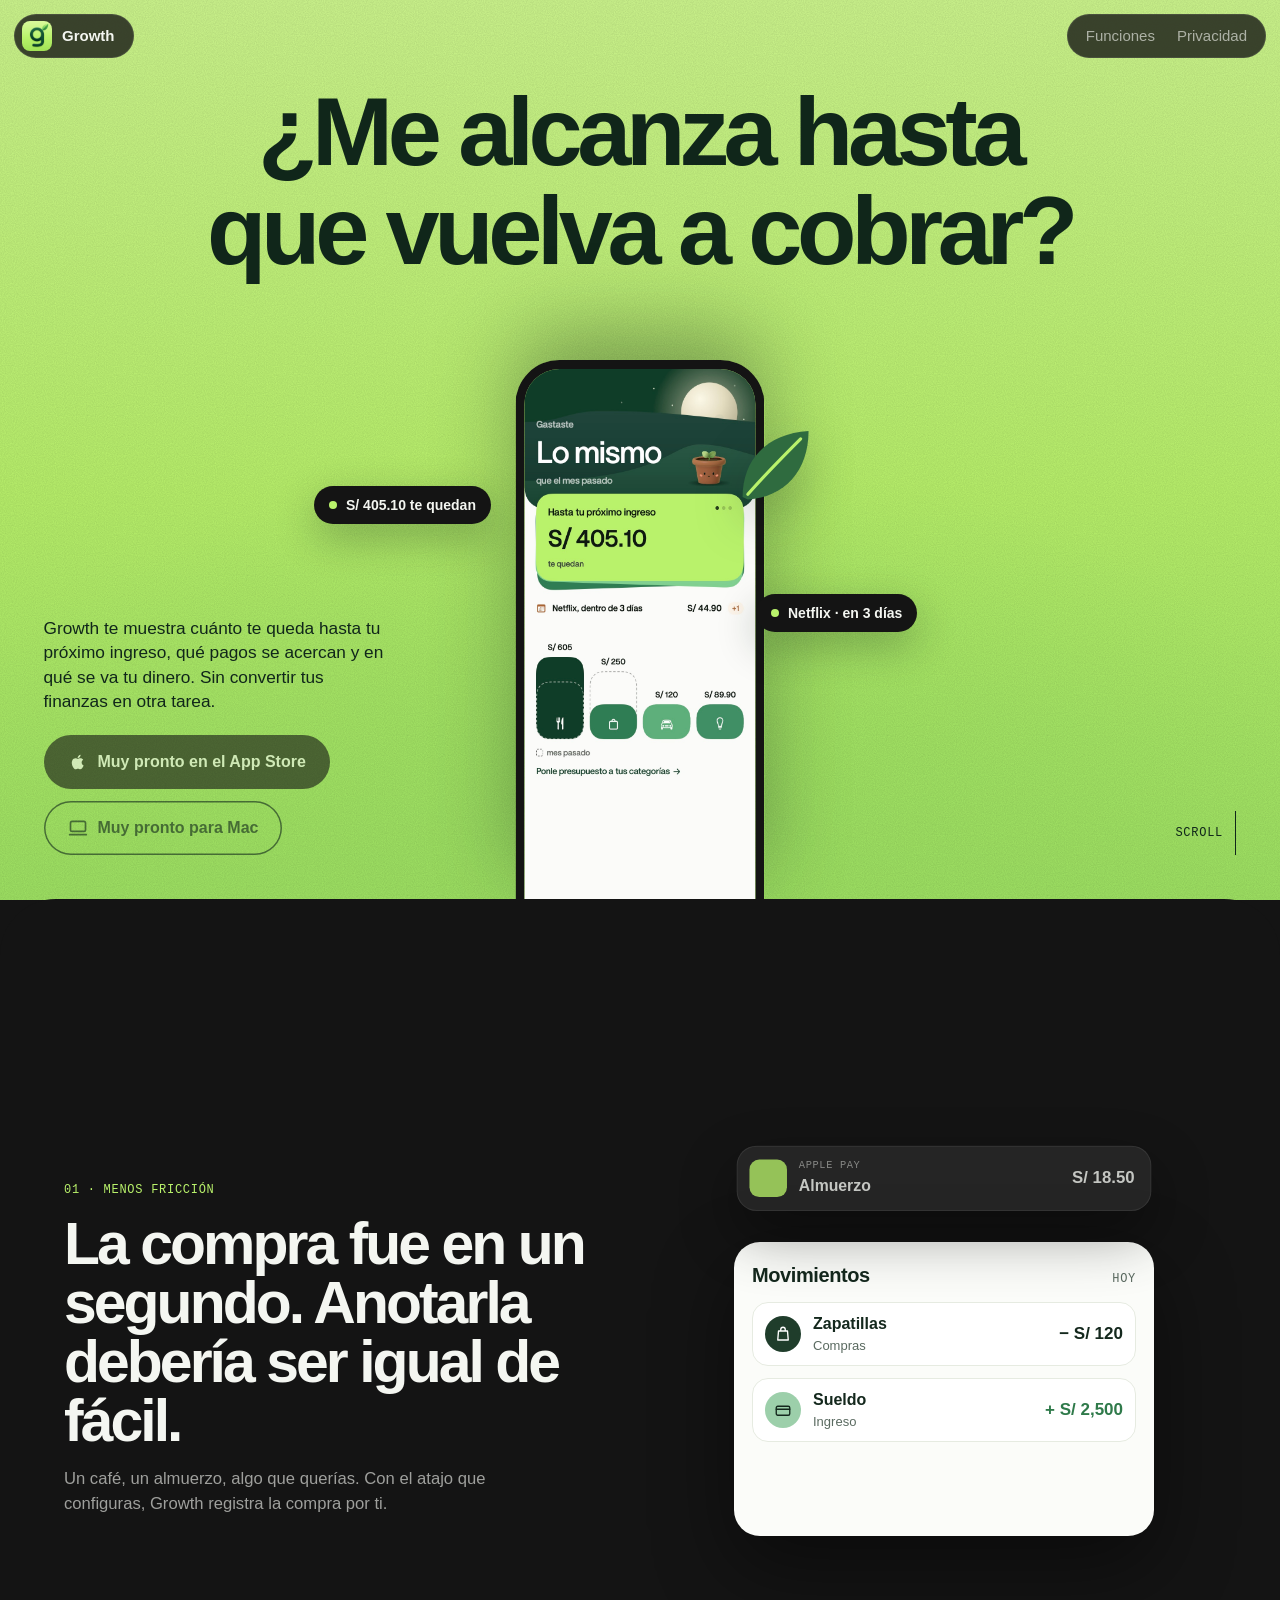
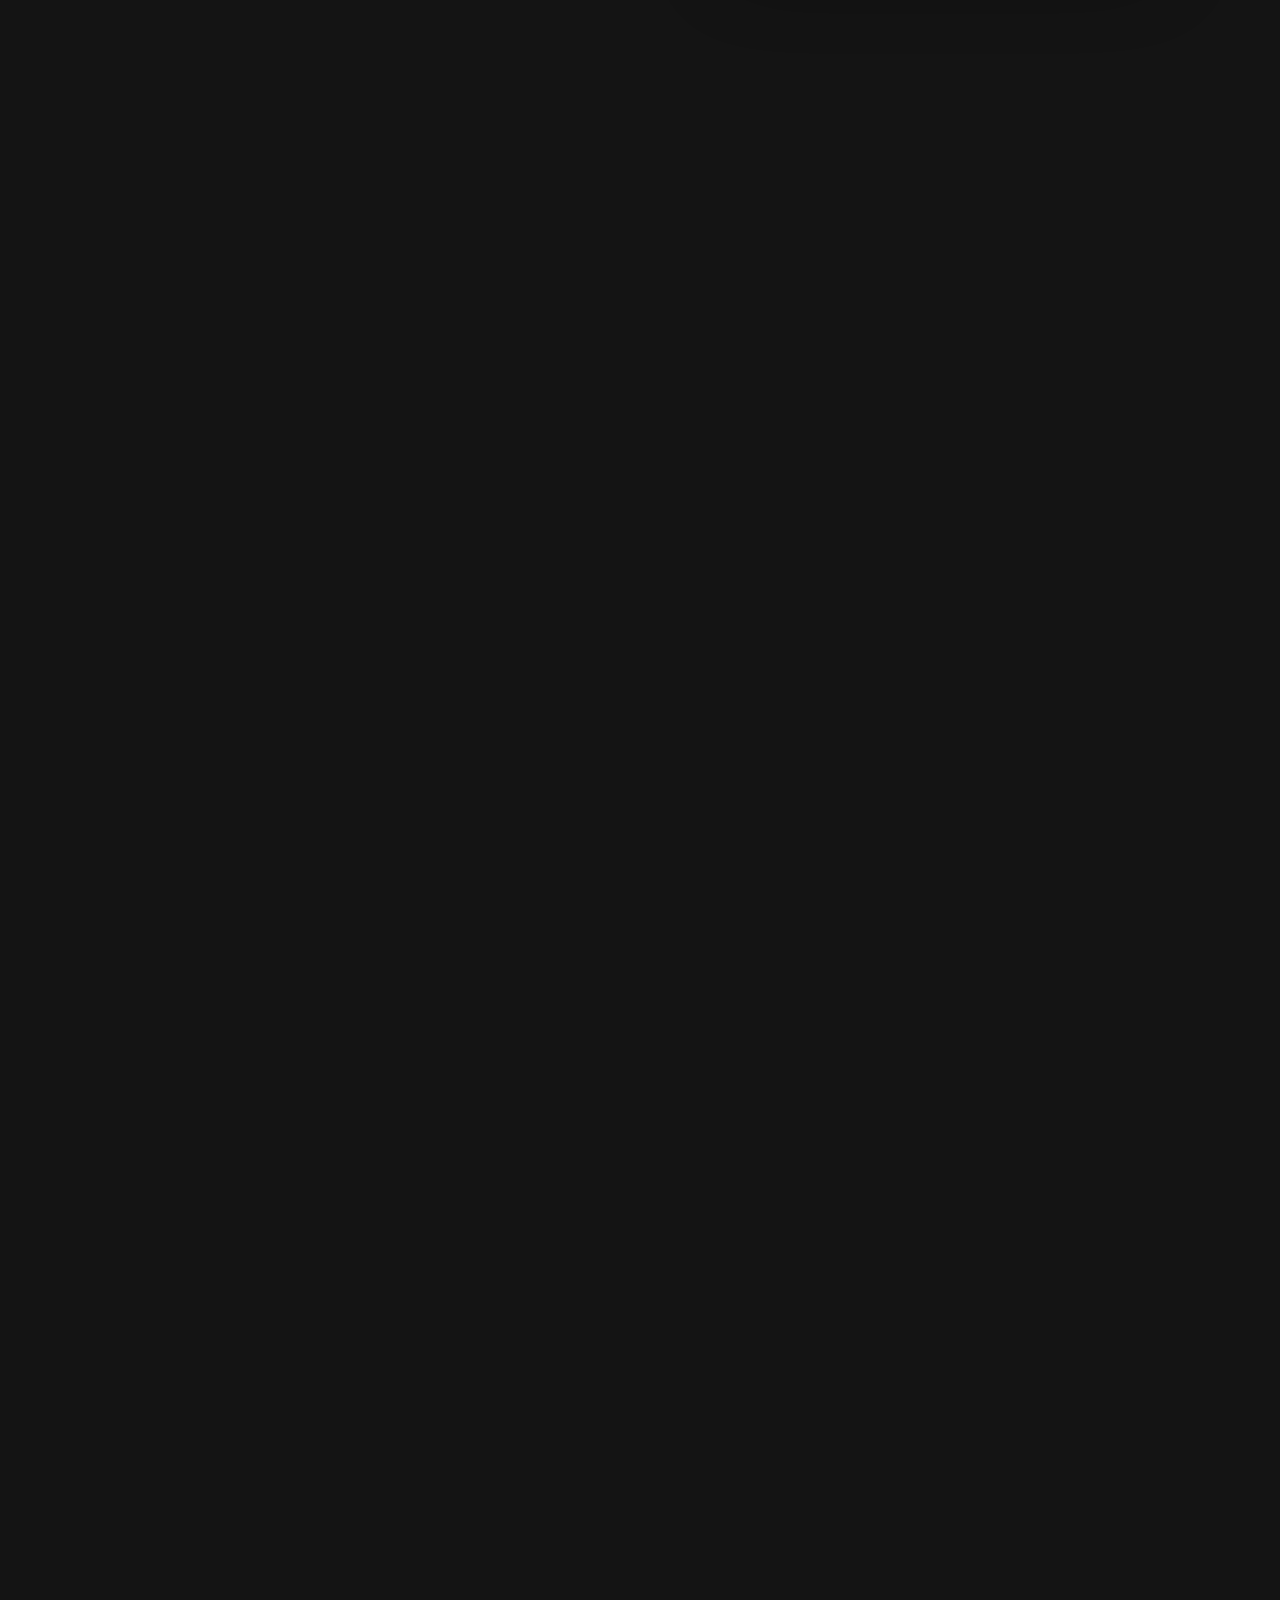
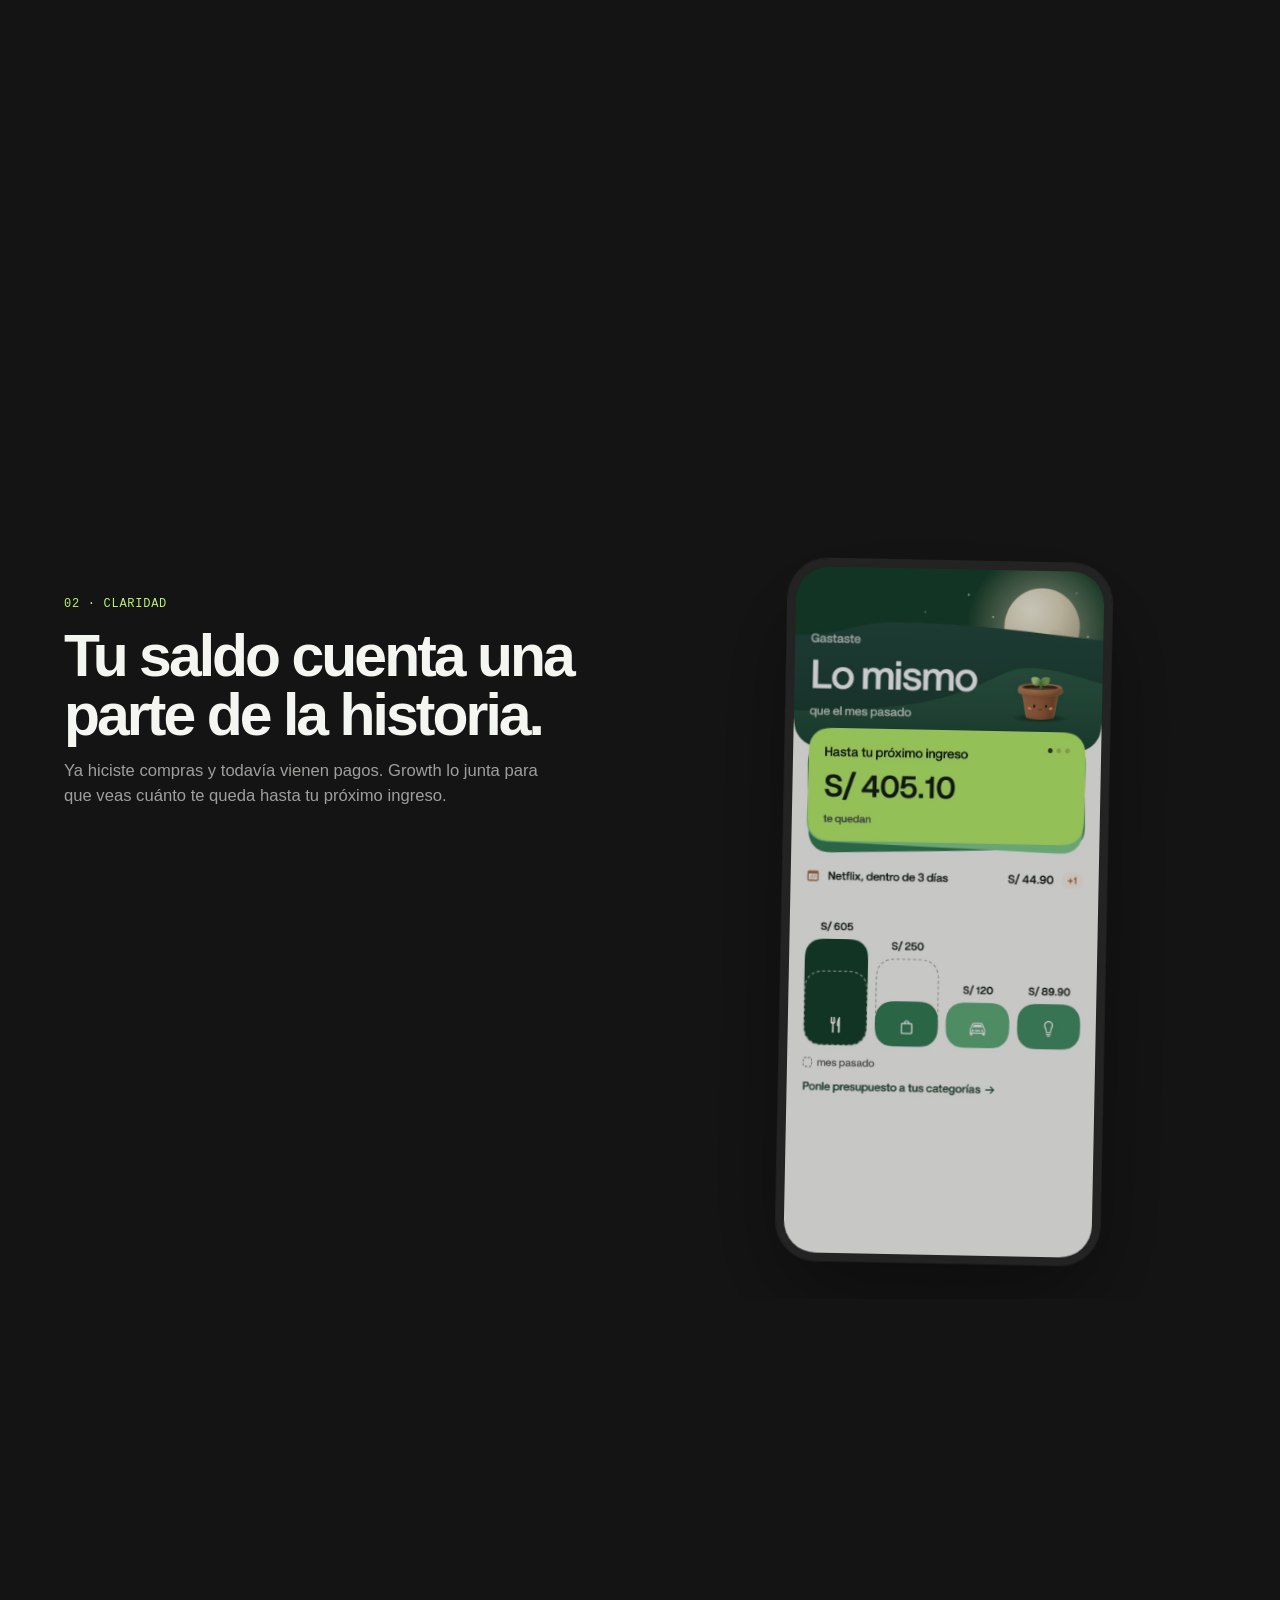
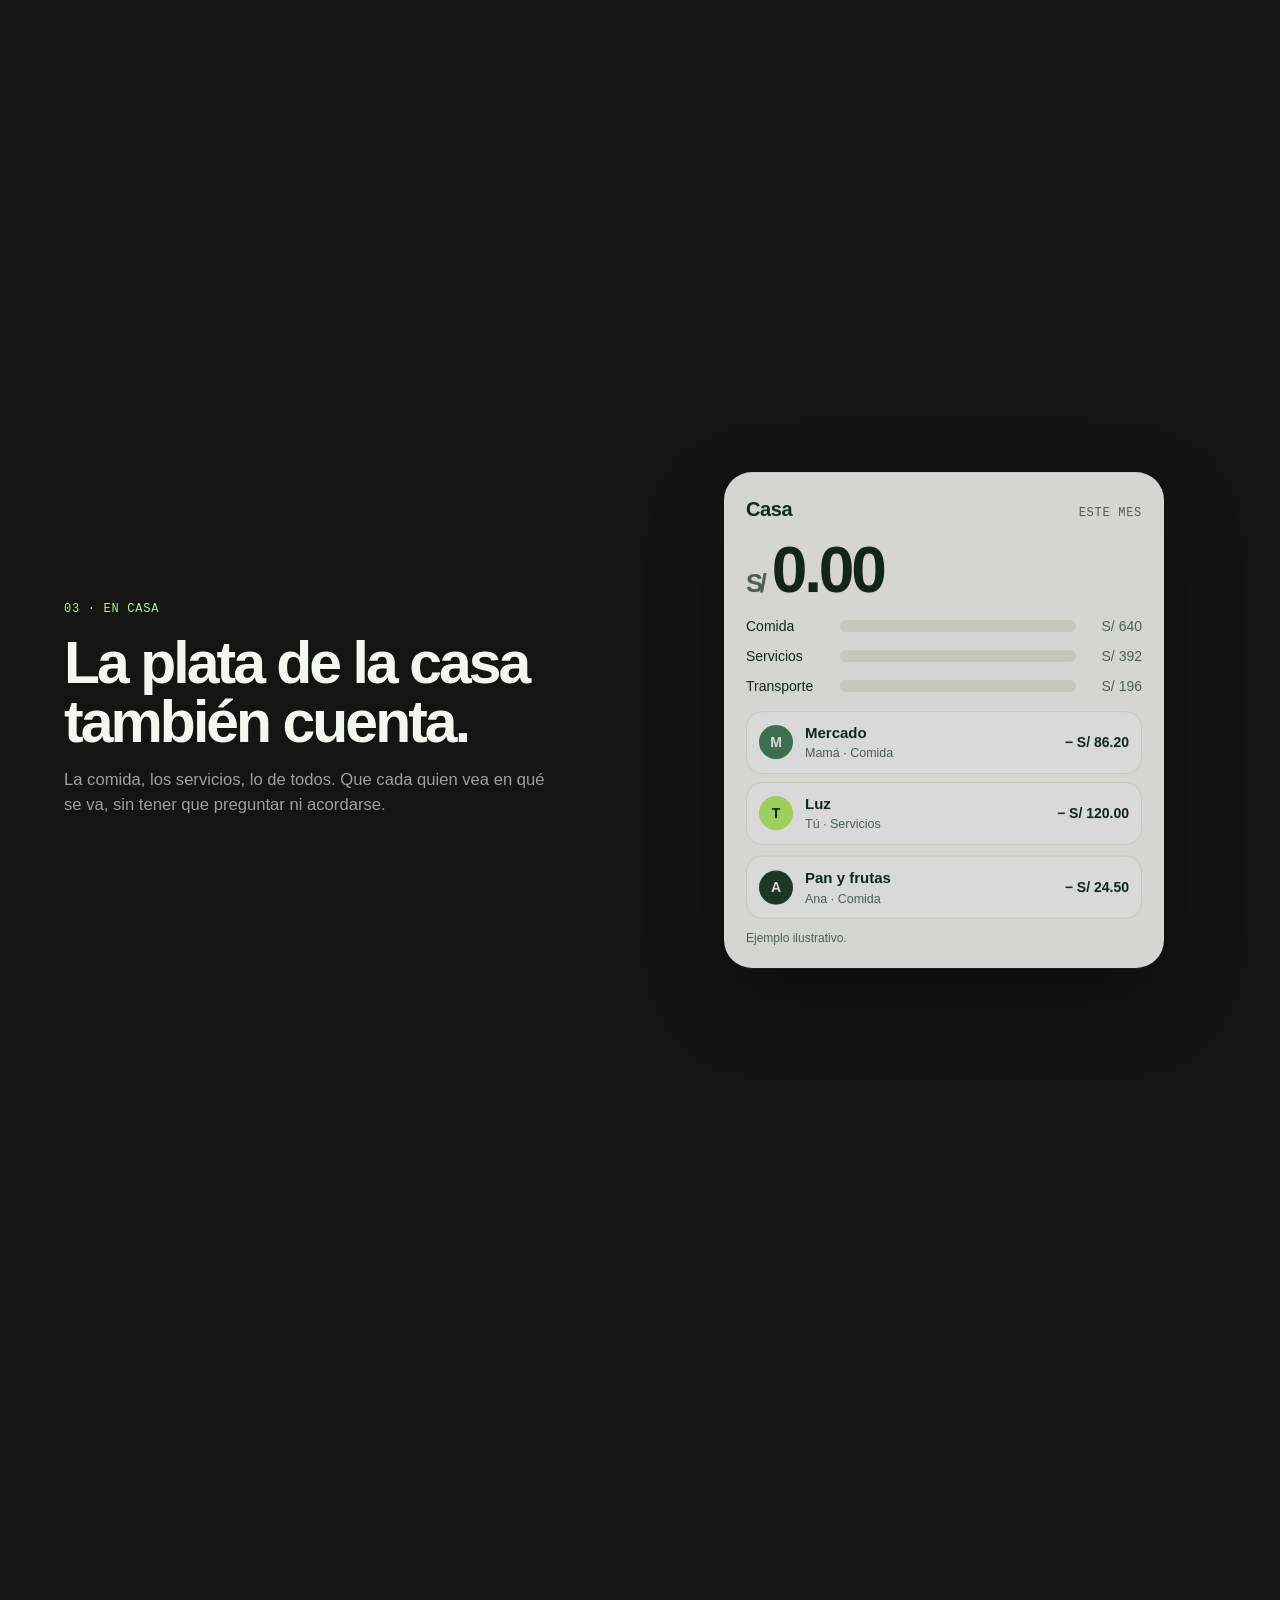
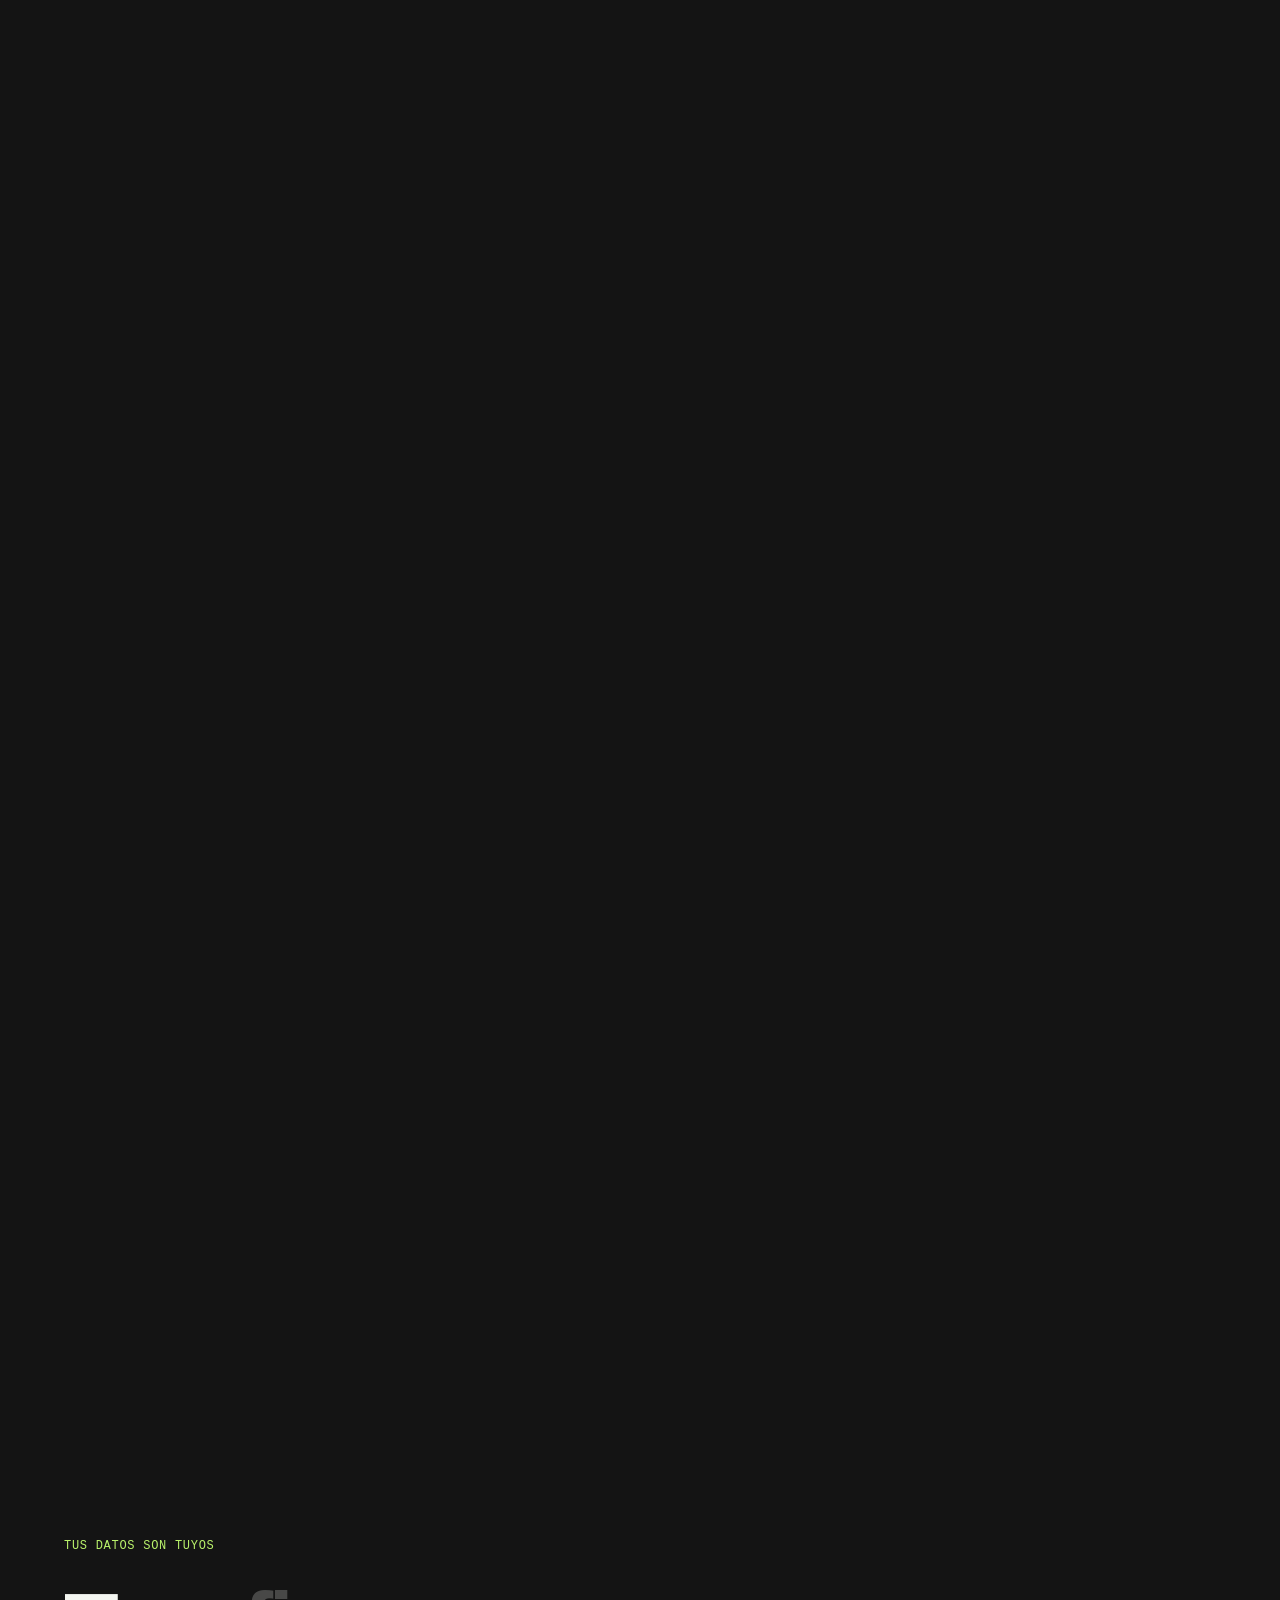
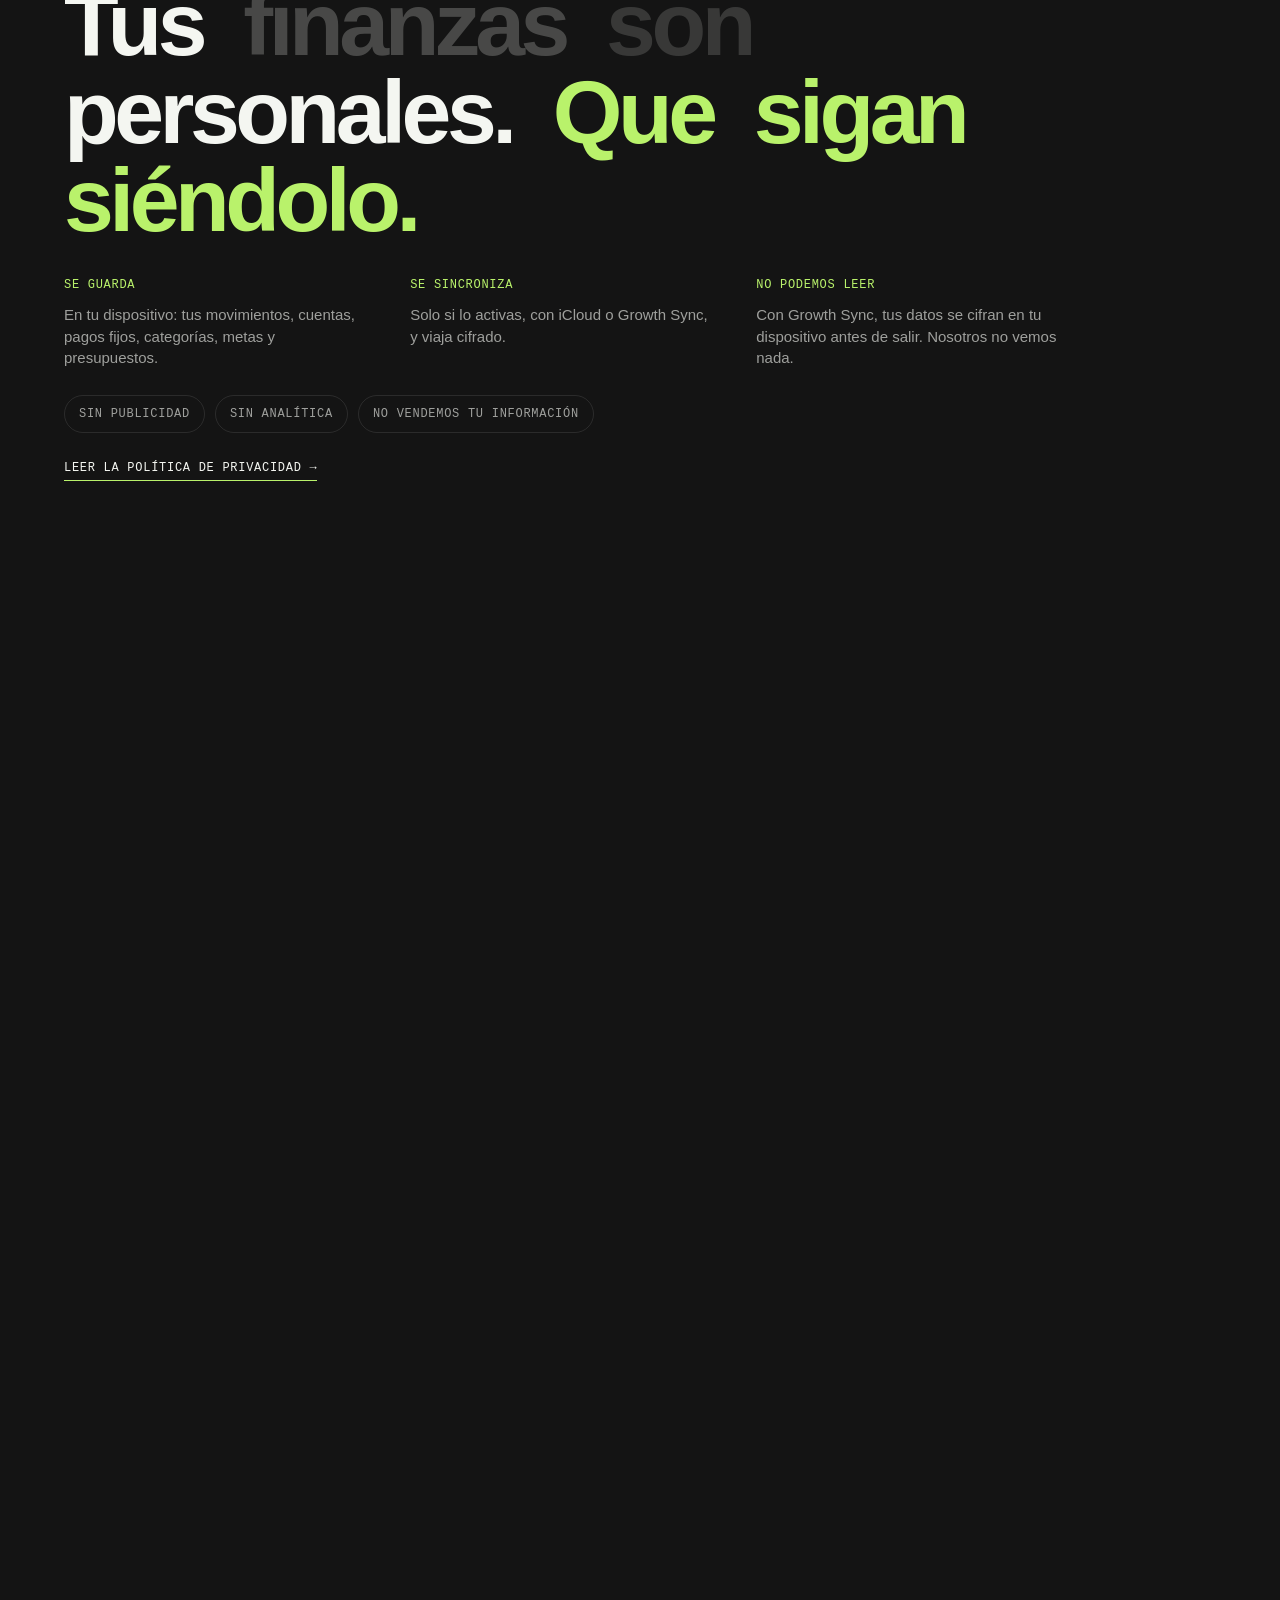
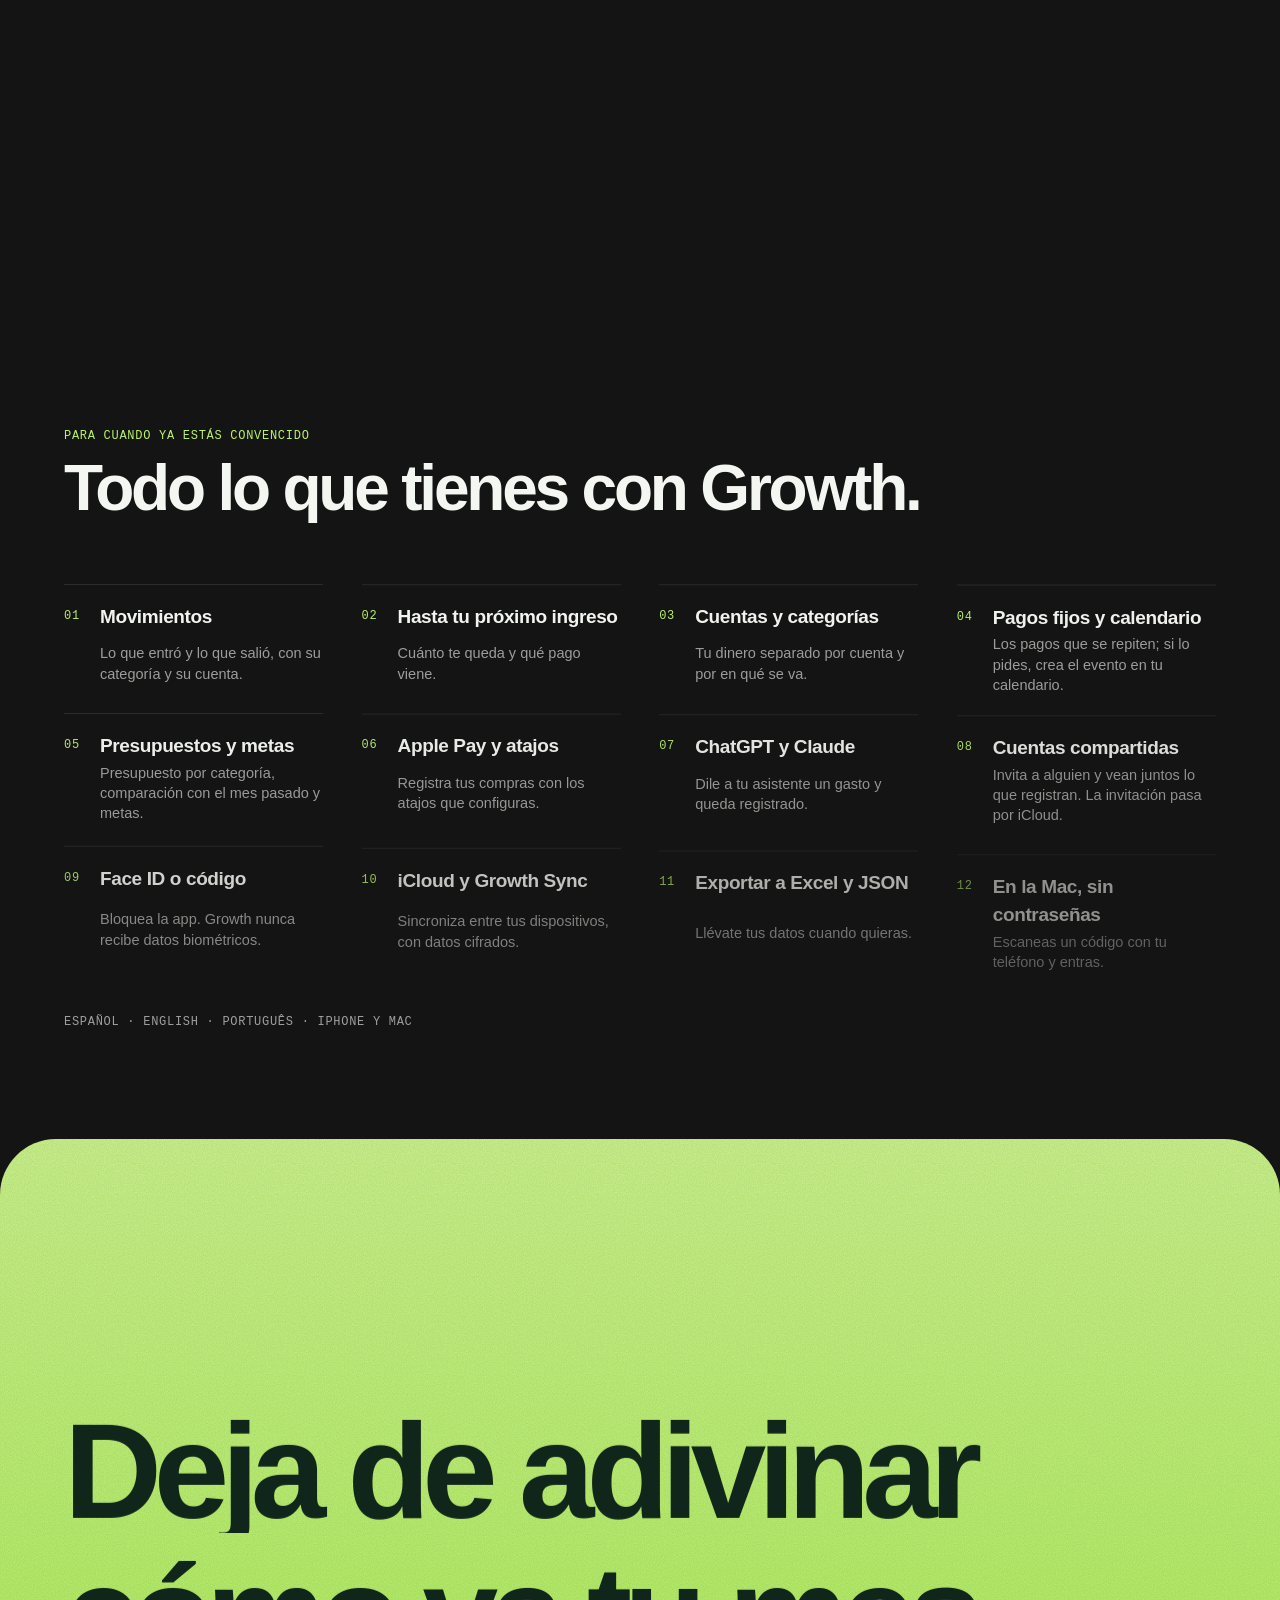
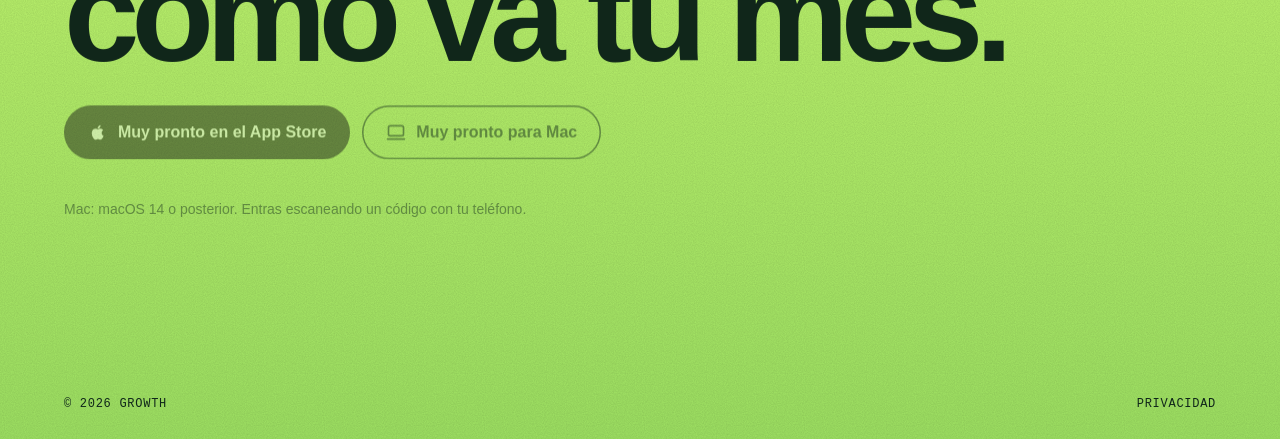
==== commit b2585af5: "feat(landing): hero as the visitor's question, three scenes, trust and secondary feature list Hero a" ====
--- a/index.html
+++ b/index.html
@@ -3,13 +3,13 @@
 <head>
 <meta charset="utf-8">
 <meta name="viewport" content="width=device-width, initial-scale=1">
-<title>Growth</title>
-<meta name="description" content="Growth anota lo que pagas y te dice cómo va tu mes. Para iPhone y Mac.">
+<title>Growth · ¿Me alcanza hasta que vuelva a cobrar?</title>
+<meta name="description" content="Growth te muestra cuánto te queda hasta tu próximo ingreso, qué pagos se acercan y en qué se va tu dinero. Para iPhone y Mac.">
 <meta name="theme-color" content="#b9f26b">
 <link rel="icon" href="assets/favicon.png">
 <link rel="apple-touch-icon" href="assets/apple-touch-icon.png">
-<meta property="og:title" content="Growth">
-<meta property="og:description" content="Growth anota lo que pagas y te dice cómo va tu mes. Para iPhone y Mac.">
+<meta property="og:title" content="Growth · ¿Me alcanza hasta que vuelva a cobrar?">
+<meta property="og:description" content="Cuánto te queda hasta tu próximo ingreso, qué pagos se acercan y en qué se va tu dinero. Para iPhone y Mac.">
 <meta property="og:image" content="assets/screens/insights.jpg">
 <script>if(matchMedia("(prefers-reduced-motion: reduce)").matches)document.documentElement.classList.add("rm")</script>
 <link rel="stylesheet" href="assets/styles/landing.css">
@@ -18,24 +18,24 @@
 
 <div class="bar">
   <a class="pill brand" href="./"><img src="assets/apple-touch-icon.png" alt="">Growth</a>
-  <nav class="pill links"><a href="#funciones">Funciones</a><a href="#privacidad">Privacidad</a><a href="privacy/" class="soft">Política</a></nav>
+  <nav class="pill links"><a href="#todo">Funciones</a><a href="#privacidad">Privacidad</a></nav>
 </div>
 
-<!-- ESCENA 1 · Apertura: el mundo lima del logo, en tres planos -->
+<!-- HERO · Reconocimiento: la pregunta que el visitante ya se hace -->
 <header class="hero" id="hero">
   <i class="grain" aria-hidden="true"></i>
   <h1 class="hero-title" data-depth="-0.10">
-    <span class="ln"><span>Pagas con Apple&nbsp;Pay.</span></span>
-    <span class="ln"><span>Growth lo anota.</span></span>
+    <span class="ln"><span>¿Me alcanza hasta</span></span>
+    <span class="ln"><span>que vuelva a cobrar?</span></span>
   </h1>
   <div class="hero-phone" data-depth="0.06">
-    <img src="assets/screens/insights.jpg" alt="Growth en el iPhone: lo que gastaste este mes y lo que te queda hasta tu próximo ingreso" width="786" height="1704">
+    <img src="assets/screens/insights.jpg" alt="Growth en el iPhone: S/ 405.10 te quedan hasta tu próximo ingreso" width="786" height="1704">
   </div>
   <span class="tag tag-a" data-depth="-0.22"><b></b>S/ 405.10 te quedan</span>
   <span class="tag tag-b" data-depth="-0.32"><b></b>Netflix · en 3 días</span>
   <svg class="leaf" data-depth="-0.45" viewBox="0 0 64 64" aria-hidden="true"><path d="M8 56C8 28 26 8 58 6c0 30-18 50-46 52z" fill="#2f6b3f"/><path d="M12 54C26 38 38 26 52 12" stroke="#b9f26b" stroke-width="2.4" fill="none" stroke-linecap="round"/></svg>
   <div class="hero-foot">
-    <p class="lead">Ves cuánto te queda hasta tu próximo ingreso, en qué se te va el mes y qué pago viene. En tu iPhone y en tu Mac.</p>
+    <p class="lead">Growth te muestra cuánto te queda hasta tu próximo ingreso, qué pagos se acercan y en qué se va tu dinero. Sin convertir tus finanzas en otra tarea.</p>
     <div class="cta">
       <a class="btn btn-store soon" data-link="appStore" href="#">
         <svg viewBox="0 0 24 24" fill="currentColor" aria-hidden="true"><path d="M16.37 12.6c-.02-2.2 1.8-3.26 1.88-3.31-1.03-1.5-2.62-1.7-3.18-1.73-1.35-.14-2.64.8-3.33.8-.69 0-1.75-.78-2.88-.76-1.48.02-2.85.86-3.61 2.19-1.54 2.67-.39 6.62 1.11 8.79.73 1.06 1.6 2.25 2.75 2.2 1.1-.04 1.52-.71 2.85-.71 1.33 0 1.7.71 2.87.69 1.19-.02 1.94-1.08 2.66-2.14.84-1.23 1.19-2.42 1.21-2.48-.03-.01-2.32-.89-2.33-3.54zM14.18 6.13c.61-.74 1.02-1.76.91-2.78-.88.04-1.94.59-2.57 1.32-.56.65-1.06 1.69-.93 2.69.98.08 1.98-.5 2.59-1.23z"/></svg>
@@ -52,59 +52,110 @@
 
 <main class="sheet">
 
-  <!-- ESCENA 2 · Un mes en un scroll: el sueldo entra, los pagos se anotan solos, la cifra responde -->
-  <section class="month" id="mes" aria-label="Un mes en Growth">
-    <div class="month-stage">
-      <div class="m-left">
-        <span class="mono m-label" data-m-label>Este mes</span>
-        <div class="m-count"><small>S/</small><span data-m-count>2,500.00</span></div>
-        <div class="m-copy">
-          <div class="m-step" data-step="0"><span class="mono">01 · Entra tu ingreso</span><h2>Empiezas el mes con lo que ganas.</h2></div>
-          <div class="m-step" data-step="1"><span class="mono">02 · Pagas, Growth anota</span><h2>Con Apple&nbsp;Pay no abres nada. Ya está anotado.</h2></div>
-          <div class="m-step" data-step="2"><span class="mono">03 · Te dice cómo vas</span><h2>Cuánto te queda hasta tu próximo ingreso.</h2></div>
+  <!-- ESCENA 1 · Alivio: la compra fue en un segundo, anotarla también -->
+  <section class="scene relief" id="alivio" aria-labelledby="t1">
+    <div class="stage">
+      <div class="copy">
+        <span class="mono eyebrow">01 · Menos fricción</span>
+        <h2 id="t1">La compra fue en un segundo. Anotarla debería ser igual de fácil.</h2>
+        <p>Un café, un almuerzo, algo que querías. Con el atajo que configuras, Growth registra la compra por ti.</p>
+      </div>
+      <div class="visual">
+        <div class="mv" aria-hidden="true">
+          <div class="notif" data-notif><i></i><div><span class="mono">Apple Pay</span><b>Almuerzo</b></div><em>S/ 18.50</em></div>
+          <div class="mv-card">
+            <div class="mv-head"><b>Movimientos</b><span class="mono">Hoy</span></div>
+            <div class="mv-list">
+              <div class="mv-row new" data-new><i class="dot a"><svg viewBox="0 0 24 24" fill="none" stroke="currentColor" stroke-width="1.8" stroke-linecap="round" stroke-linejoin="round"><path d="M7 3v8M5 3v5a2 2 0 0 0 4 0V3M7 11v10M17 3c-2 2-3 5-3 8h3v10"/></svg></i><div><b>Almuerzo</b><span>Comida · anotado</span></div><em>− S/ 18.50</em></div>
+              <div class="mv-row" data-row><i class="dot b"><svg viewBox="0 0 24 24" fill="none" stroke="currentColor" stroke-width="1.8" stroke-linecap="round" stroke-linejoin="round"><path d="M6 8h12l1 12H5L6 8zM9 8V6a3 3 0 0 1 6 0v2"/></svg></i><div><b>Zapatillas</b><span>Compras</span></div><em>− S/ 120</em></div>
+              <div class="mv-row" data-row><i class="dot c"><svg viewBox="0 0 24 24" fill="none" stroke="currentColor" stroke-width="1.8" stroke-linecap="round" stroke-linejoin="round"><rect x="3" y="7" width="18" height="12" rx="2"/><path d="M3 11h18"/></svg></i><div><b>Sueldo</b><span>Ingreso</span></div><em class="plus">+ S/ 2,500</em></div>
+            </div>
+          </div>
         </div>
-      </div>
-      <div class="m-phone">
-        <div class="m-screen">
-          <img src="assets/screens/movements.jpg" alt="Movimientos del mes en Growth: sueldo, zapatillas, Netflix y almuerzo" width="786" height="1704" loading="lazy">
-          <img src="assets/screens/insights.jpg" alt="Lo que te queda hasta tu próximo ingreso y el pago que viene" width="786" height="1704" loading="lazy">
-        </div>
-      </div>
-      <div class="notes" aria-hidden="true">
-        <div class="note-card" data-note><i></i><div><span class="mono">Apple Pay</span><b>Zapatillas</b></div><em>− S/ 120</em></div>
-        <div class="note-card" data-note><i></i><div><span class="mono">Apple Pay</span><b>Netflix</b></div><em>− S/ 44.90</em></div>
-        <div class="note-card" data-note><i></i><div><span class="mono">Apple Pay</span><b>Almuerzo</b></div><em>− S/ 18.50</em></div>
       </div>
     </div>
   </section>
 
-  <!-- ESCENA 3 · Todas las funciones: índice fijo + panel que cambia con el scroll -->
-  <section class="feat" id="funciones" aria-label="Funciones">
-    <div class="feat-stage">
-      <header class="feat-head"><span class="mono">Todo lo que hace</span><h2>Doce cosas, una app.</h2></header>
-      <ol class="feat-list" data-feat-list></ol>
-      <div class="feat-panels" data-feat-panels></div>
-      <span class="mono feat-count" data-feat-count>01 / 12</span>
+  <!-- ESCENA 2 · Revelación: el dato que antes no tenías -->
+  <section class="scene reveal" id="revelacion" aria-labelledby="t2">
+    <div class="stage">
+      <div class="copy">
+        <span class="mono eyebrow">02 · Claridad</span>
+        <h2 id="t2">Tu saldo cuenta una parte de la historia.</h2>
+        <p>Ya hiciste compras y todavía vienen pagos. Growth lo junta para que veas cuánto te queda hasta tu próximo ingreso.</p>
+        <div class="sim" aria-labelledby="simlabel">
+          <span class="mono" id="simlabel">Disponible hasta tu próximo ingreso</span>
+          <div class="sim-num"><small>S/</small><span data-sim-num aria-live="polite">405.10</span></div>
+          <div class="sim-next mono">Próximo pago · Netflix · en 3 días · S/ 44.90</div>
+          <div class="sim-chips" role="group" aria-label="Simula un gasto">
+            <button type="button" class="on" data-cost="0" aria-pressed="true">Sin gasto</button>
+            <button type="button" data-cost="12" aria-pressed="false">Café · S/ 12</button>
+            <button type="button" data-cost="85" aria-pressed="false">Salida · S/ 85</button>
+          </div>
+          <small class="sim-note">Ejemplo ilustrativo: muestra cómo cambia la cifra al registrar un gasto. No es una cuenta real.</small>
+        </div>
+      </div>
+      <div class="visual">
+        <div class="shot-phone" data-shot><img src="assets/screens/insights.jpg" alt="Growth: lo que te queda hasta tu próximo ingreso y el pago que viene" width="786" height="1704" loading="lazy"></div>
+      </div>
     </div>
-    <div class="feat-cards" data-feat-cards></div>
   </section>
 
-  <!-- ESCENA 4 · Manifiesto de privacidad -->
-  <section class="manifesto" id="privacidad" aria-label="Privacidad">
-    <div class="manifesto-stage">
-      <span class="mono">Tus datos son tuyos</span>
-      <p class="manifesto-text" id="manifesto">Tus movimientos viven en tus dispositivos. Si activas Growth Sync, viajan cifrados y nosotros no podemos leerlos.</p>
-      <ul class="facts mono">
-        <li>Sin publicidad</li><li>Sin analítica</li><li>No vendemos tu información</li><li>Español · English · Português</li>
-      </ul>
+  <!-- ESCENA 3 · La casa: en qué se va la plata de todos -->
+  <section class="scene home" id="casa" aria-labelledby="t3">
+    <div class="stage">
+      <div class="copy">
+        <span class="mono eyebrow">03 · En casa</span>
+        <h2 id="t3">La plata de la casa también cuenta.</h2>
+        <p>La comida, los servicios, lo de todos. Que cada quien vea en qué se va, sin tener que preguntar ni acordarse.</p>
+      </div>
+      <div class="visual">
+        <div class="home-card" aria-hidden="true">
+          <div class="home-head"><b>Casa</b><span class="mono">Este mes</span></div>
+          <div class="home-total"><small>S/</small><span data-home-total>0.00</span></div>
+          <div class="home-bars">
+            <div class="hb"><span>Comida</span><div class="hb-t"><i style="--w:72%"></i></div><em>S/ 640</em></div>
+            <div class="hb"><span>Servicios</span><div class="hb-t"><i style="--w:44%"></i></div><em>S/ 392</em></div>
+            <div class="hb"><span>Transporte</span><div class="hb-t"><i style="--w:22%"></i></div><em>S/ 196</em></div>
+          </div>
+          <div class="home-feed">
+            <div class="hf" data-hf><i class="av a">M</i><div><b>Mercado</b><span>Mamá · Comida</span></div><em>− S/ 86.20</em></div>
+            <div class="hf" data-hf><i class="av b">T</i><div><b>Luz</b><span>Tú · Servicios</span></div><em>− S/ 120.00</em></div>
+            <div class="hf" data-hf><i class="av c">A</i><div><b>Pan y frutas</b><span>Ana · Comida</span></div><em>− S/ 24.50</em></div>
+          </div>
+          <small class="sim-note">Ejemplo ilustrativo.</small>
+        </div>
+      </div>
+    </div>
+  </section>
+
+  <!-- CONFIANZA · Privacidad como tranquilidad -->
+  <section class="trust" id="privacidad" aria-label="Privacidad">
+    <div class="trust-stage">
+      <span class="mono eyebrow">Tus datos son tuyos</span>
+      <p class="trust-text" id="trust">Tus finanzas son personales. Que sigan siéndolo.</p>
+      <div class="trust-cols">
+        <div><span class="mono">Se guarda</span><p>En tu dispositivo: tus movimientos, cuentas, pagos fijos, categorías, metas y presupuestos.</p></div>
+        <div><span class="mono">Se sincroniza</span><p>Solo si lo activas, con iCloud o Growth Sync, y viaja cifrado.</p></div>
+        <div><span class="mono">No podemos leer</span><p>Con Growth Sync, tus datos se cifran en tu dispositivo antes de salir. Nosotros no vemos nada.</p></div>
+      </div>
+      <ul class="facts mono"><li>Sin publicidad</li><li>Sin analítica</li><li>No vendemos tu información</li></ul>
       <a class="more mono" href="privacy/">Leer la política de privacidad →</a>
     </div>
   </section>
 
-  <!-- ESCENA 5 · Cierre: vuelve el lima -->
+  <!-- Todo lo que tienes: las funciones, en segundo plano -->
+  <section class="all" id="todo" aria-labelledby="t4">
+    <span class="mono eyebrow">Para cuando ya estás convencido</span>
+    <h2 id="t4">Todo lo que tienes con Growth.</h2>
+    <ul class="all-grid" data-all></ul>
+    <p class="langs mono">Español · English · Português · iPhone y Mac</p>
+  </section>
+
+  <!-- CIERRE · Acción -->
   <section class="close">
     <i class="grain" aria-hidden="true"></i>
-    <h2 class="close-title"><span class="ln"><span>Tu mes,</span></span><span class="ln"><span>a la vista.</span></span></h2>
+    <h2 class="close-title"><span class="ln"><span>Deja de adivinar</span></span><span class="ln"><span>cómo va tu mes.</span></span></h2>
     <div class="cta">
       <a class="btn btn-store soon" data-link="appStore" href="#">
         <svg viewBox="0 0 24 24" fill="currentColor" aria-hidden="true"><path d="M16.37 12.6c-.02-2.2 1.8-3.26 1.88-3.31-1.03-1.5-2.62-1.7-3.18-1.73-1.35-.14-2.64.8-3.33.8-.69 0-1.75-.78-2.88-.76-1.48.02-2.85.86-3.61 2.19-1.54 2.67-.39 6.62 1.11 8.79.73 1.06 1.6 2.25 2.75 2.2 1.1-.04 1.52-.71 2.85-.71 1.33 0 1.7.71 2.87.69 1.19-.02 1.94-1.08 2.66-2.14.84-1.23 1.19-2.42 1.21-2.48-.03-.01-2.32-.89-2.33-3.54zM14.18 6.13c.61-.74 1.02-1.76.91-2.78-.88.04-1.94.59-2.57 1.32-.56.65-1.06 1.69-.93 2.69.98.08 1.98-.5 2.59-1.23z"/></svg>
--- a/assets/styles/landing.css
+++ b/assets/styles/landing.css
@@ -39,7 +39,7 @@
 .hero{position:sticky;top:0;z-index:0;height:100svh;min-height:560px;overflow:hidden;color:var(--ink);
   background:radial-gradient(90% 70% at 50% 100%,var(--lime-lo) 0%,rgba(159,227,99,0) 70%),linear-gradient(180deg,var(--lime-hi) 0%,var(--lime) 55%,var(--lime-lo) 100%)}
 .hero-title{position:absolute;z-index:1;left:0;right:0;top:9.5svh;text-align:center;padding:0 12px;
-  font-weight:600;font-size:clamp(42px,10.6vw,176px);line-height:.92;letter-spacing:-.055em}
+  font-weight:600;font-size:clamp(34px,7.6vw,128px);line-height:.94;letter-spacing:-.055em}
 .hero-phone{position:absolute;z-index:2;left:50%;bottom:0;height:min(60svh,650px);aspect-ratio:786/1704;translate:-50% 6%}
 .hero-phone img{display:block;width:100%;height:100%;border-radius:44px 44px 0 0;border:9px solid var(--graphite);border-bottom:0;box-shadow:0 -30px 80px rgba(16,38,26,.35)}
 .tag{position:absolute;z-index:3;display:flex;align-items:center;gap:9px;height:38px;padding:0 15px;border-radius:999px;background:var(--graphite);color:var(--text);
@@ -48,7 +48,7 @@
 .tag-a{left:calc(50% - 14svh - 200px);top:54svh}
 .tag-b{left:calc(50% + 14svh - 10px);top:66svh}
 .leaf{position:absolute;z-index:3;left:calc(50% + 14svh - 34px);top:47svh;width:clamp(56px,6.6vw,104px);filter:drop-shadow(0 18px 24px rgba(16,38,26,.25))}
-.hero-foot{position:absolute;z-index:4;left:clamp(16px,3.4vw,52px);bottom:clamp(20px,5svh,48px);width:min(400px,40vw)}
+.hero-foot{position:absolute;z-index:4;left:clamp(16px,3.4vw,52px);bottom:clamp(20px,5svh,48px);width:min(340px,29vw)}
 .lead{font-size:clamp(16px,1.35vw,19px);line-height:1.4;margin-bottom:22px;font-weight:500}
 .hero .btn-store{background:var(--graphite);color:var(--text)}
 .hero .btn-mac{background:transparent;color:var(--ink);box-shadow:inset 0 0 0 1.5px var(--ink)}
@@ -56,7 +56,7 @@
 .cue i{width:1.5px;height:44px;background:var(--ink);transform-origin:top;animation:cue 2.2s var(--ease) infinite}
 @keyframes cue{0%{transform:scaleY(0)}50%{transform:scaleY(1);transform-origin:top}51%{transform-origin:bottom}100%{transform:scaleY(0);transform-origin:bottom}}
 @media(max-width:879px){
-  .hero-title{top:11svh;font-size:clamp(40px,13vw,88px)}
+  .hero-title{top:11svh;font-size:clamp(34px,10.4vw,72px)}
   .hero-phone{height:46svh;translate:-50% 9%}
   .hero-foot{left:16px;right:16px;width:auto;top:max(37svh,calc(11svh + 28vw + 56px));bottom:auto}
   .lead,.cue,.tag,.leaf{display:none}
@@ -68,115 +68,97 @@
 .sheet{position:relative;z-index:1;background:var(--graphite);border-radius:36px 36px 0 0;margin-top:-1px}
 @media(min-width:880px){.sheet{border-radius:56px 56px 0 0}}
 
-/* ESCENA 2 · Un mes en un scroll */
-.month{height:560svh;position:relative}
-.month-stage{position:sticky;top:0;height:100svh;overflow:hidden;display:grid;grid-template-columns:1fr 1fr;align-items:center;gap:32px;padding:0 clamp(16px,5vw,80px)}
-.m-left{position:relative;z-index:2;display:grid;gap:18px}
-.m-label{color:var(--lime)}
-.m-count{display:flex;align-items:baseline;gap:12px;font-weight:600;font-size:clamp(52px,9vw,148px);line-height:.95;letter-spacing:-.05em;font-variant-numeric:tabular-nums}
-.m-count small{font-size:.38em;color:var(--muted);letter-spacing:-.02em}
-.m-copy{position:relative;height:150px;max-width:520px}
-.m-step{position:absolute;inset:0;display:grid;align-content:start;gap:12px;opacity:0}
-.m-step:first-child{opacity:1}
-.m-step .mono{color:var(--muted)}
-.m-step h2{font-size:clamp(22px,2.5vw,36px);line-height:1.12;letter-spacing:-.03em;font-weight:600}
-.m-phone{position:relative;justify-self:center;height:min(76svh,700px);aspect-ratio:786/1704;will-change:transform}
-.m-screen{position:relative;width:100%;height:100%;border-radius:40px;border:8px solid var(--graphite-3);overflow:hidden;box-shadow:0 40px 100px rgba(0,0,0,.5),0 0 0 1px var(--line)}
-.m-screen img{position:absolute;inset:0;width:100%;height:100%;object-fit:cover;display:block}
-.notes{position:absolute;inset:0;pointer-events:none;z-index:3}
-.note-card{position:absolute;left:50%;top:50%;width:min(300px,76vw);display:flex;align-items:center;gap:12px;padding:12px 16px 12px 12px;border-radius:20px;
-  background:rgba(40,40,40,.9);-webkit-backdrop-filter:blur(18px);backdrop-filter:blur(18px);border:1px solid var(--line);opacity:0;box-shadow:0 24px 60px rgba(0,0,0,.5)}
-.note-card i{width:38px;height:38px;border-radius:10px;background:var(--lime);flex:none}
-.note-card div{display:grid;flex:1}.note-card .mono{color:var(--muted);font-size:10.5px}.note-card b{font-size:16px;font-weight:600}
-.note-card em{font-style:normal;font-weight:600;font-size:16px;font-variant-numeric:tabular-nums}
+/* ESCENAS 1-3: un copy a un lado, una demostración al otro. Cada una fija su pantalla mientras corre */
+.scene{position:relative;height:300svh}
+.scene.reveal{height:340svh}
+.stage{position:sticky;top:0;height:100svh;overflow:hidden;display:grid;grid-template-columns:1fr 1fr;align-items:center;gap:clamp(24px,5vw,80px);padding:0 clamp(16px,5vw,80px)}
+.copy{display:grid;gap:16px;align-content:center;max-width:560px}
+.eyebrow{color:var(--lime)}
+.copy h2{font-size:clamp(30px,4.6vw,72px);font-weight:600;line-height:1;letter-spacing:-.05em}
+.copy>p{color:var(--muted);font-size:clamp(16px,1.3vw,19px);max-width:30em}
+.visual{position:relative;display:grid;place-items:center;min-height:0}
+.sim-note{color:var(--muted);font-size:12px;line-height:1.35}
 @media(max-width:879px){
-  .month-stage{grid-template-columns:1fr;grid-template-rows:auto 1fr;align-items:start;padding-top:74px;gap:10px}
-  .m-count{font-size:clamp(46px,15vw,84px)}
-  .m-copy{height:104px}.m-step h2{font-size:20px}
-  .m-phone{height:min(46svh,420px);justify-self:center;align-self:start}
+  .stage{grid-template-columns:1fr;grid-template-rows:auto 1fr;align-items:start;padding-top:78px;gap:18px}
+  .copy{gap:10px}.copy h2{font-size:clamp(26px,8vw,40px)}.copy>p{font-size:15px}
+  .visual{align-self:start}
+}
+.dot{width:36px;height:36px;border-radius:50%;display:grid;place-items:center;background:#46805b;color:#fff;font-style:normal;font-weight:600;font-size:14px;flex:none}
+.dot svg{width:18px;height:18px}.dot.b{background:#1f3d2b}.dot.c{background:#9ccfaa;color:#14281d}
+
+/* 01 · Aviso de Apple Pay que cae en Movimientos */
+.mv{position:relative;width:min(420px,100%);display:grid;gap:14px}
+.notif{display:flex;align-items:center;gap:12px;padding:12px 16px 12px 12px;border-radius:20px;background:rgba(44,44,44,.95);border:1px solid var(--line);box-shadow:0 24px 60px rgba(0,0,0,.5);position:relative;z-index:2}
+.notif i{width:38px;height:38px;border-radius:10px;background:var(--lime);flex:none}.notif div{display:grid;flex:1}
+.notif .mono{color:var(--muted);font-size:10.5px}.notif b{font-size:16px;font-weight:600}.notif em{font-style:normal;font-weight:600;font-variant-numeric:tabular-nums}
+.mv-card{border-radius:26px;background:var(--app);color:#14281d;padding:18px;box-shadow:0 30px 80px rgba(0,0,0,.45)}
+.mv-head{display:flex;justify-content:space-between;align-items:baseline;margin-bottom:12px}.mv-head b{font-size:20px;letter-spacing:-.02em}.mv-head .mono{color:#5a6a60}
+.mv-list{position:relative;height:216px;overflow:hidden}
+.mv-row{position:absolute;left:0;right:0;height:64px;display:flex;align-items:center;gap:12px;padding:0 12px;border-radius:16px;background:#fff;border:1px solid #e6ebe1}
+.mv-row:nth-child(1){top:0}.mv-row:nth-child(2){top:76px}.mv-row:nth-child(3){top:152px}
+.mv-row div{display:grid;flex:1}.mv-row b{font-size:16px}.mv-row span{font-size:13px;color:#5a6a60}.mv-row em{font-style:normal;font-weight:600;font-variant-numeric:tabular-nums}.mv-row em.plus{color:#2f7a4a}
+.mv-row.new{background:var(--lime);border-color:transparent}.mv-row.new span{color:#2a4a1a}
+
+/* 02 · Simulador y captura real */
+.reveal .stage .copy{gap:14px}
+.sim{display:grid;gap:10px;margin-top:6px;padding:20px;border-radius:24px;background:var(--graphite-2);border:1px solid var(--line);max-width:460px}
+.sim>.mono{color:var(--lime)}
+.sim-num{display:flex;align-items:baseline;gap:10px;font-weight:600;font-size:clamp(48px,6.4vw,100px);line-height:.95;letter-spacing:-.05em;font-variant-numeric:tabular-nums}
+.sim-num small{font-size:.36em;color:var(--muted);letter-spacing:-.02em}
+.sim-next{color:var(--muted);font-size:11px}
+.sim-chips{display:flex;flex-wrap:wrap;gap:8px;margin-top:4px}
+.sim-chips button{all:unset;cursor:pointer;padding:10px 16px;border-radius:999px;border:1px solid var(--line);font-weight:600;font-size:14px;color:var(--text);transition:background .25s,color .25s,border-color .25s}
+.sim-chips button:hover{border-color:rgba(255,255,255,.3)}
+.sim-chips button.on{background:var(--lime);color:#14281d;border-color:var(--lime)}
+.sim-chips button:focus-visible{outline:2px solid var(--lime);outline-offset:3px}
+.shot-phone{height:min(78svh,720px);aspect-ratio:786/1704;will-change:transform}
+.shot-phone img{display:block;width:100%;height:100%;border-radius:40px;border:8px solid var(--graphite-3);box-shadow:0 40px 100px rgba(0,0,0,.5),0 0 0 1px var(--line)}
+@media(max-width:879px){
+  .sim-next{font-size:10px;letter-spacing:.02em}
+  .sim{padding:14px;gap:6px}.sim-num{font-size:clamp(40px,13vw,64px)}.sim-chips button{padding:8px 12px;font-size:13px}.sim .sim-note{display:none}
+  .shot-phone{height:min(34svh,300px)}
 }
 
-/* ESCENA 3 · Funciones */
-.feat{position:relative;padding:0}
-.feat-stage{display:none}
-.feat-cards{display:grid;gap:56px;padding:96px 16px 40px}
-.feat-cards::before{content:"Doce cosas, una app.";display:block;font-size:clamp(34px,10vw,56px);font-weight:600;line-height:1;letter-spacing:-.045em}
-.card{display:grid;gap:12px}.card .mono{color:var(--lime)}
-.card h3{font-size:26px;letter-spacing:-.03em;font-weight:600;line-height:1.1}
-.card p{color:var(--muted);max-width:30em}
-@media(min-width:880px){
-  html:not(.rm) .feat{height:calc(100svh + 12 * 62svh)}
-  html:not(.rm) .feat-cards{display:none}
-  html:not(.rm) .feat-stage{display:grid;position:sticky;top:0;height:100svh;grid-template-columns:minmax(300px,1fr) minmax(360px,1fr);grid-template-rows:auto 1fr;gap:0 clamp(32px,6vw,96px);padding:96px clamp(24px,5vw,80px) 48px;overflow:hidden}
-}
-.feat-head{grid-column:1/-1;display:grid;gap:8px;margin-bottom:18px}
-.feat-head .mono{color:var(--lime)}
-.feat-head h2{font-size:clamp(34px,4.4vw,64px);font-weight:600;letter-spacing:-.05em;line-height:.95}
-.feat-list{list-style:none;margin:0;padding:0;align-self:center;display:grid;gap:2px}
-.feat-list button{all:unset;cursor:pointer;display:flex;align-items:baseline;gap:16px;padding:7px 0;color:rgba(244,246,241,.3);transition:color .45s var(--ease),transform .6s var(--ease)}
-.feat-list button b{font-weight:600;font-size:clamp(18px,2.1vw,31px);letter-spacing:-.035em;line-height:1.1}
-.feat-list button .mono{width:26px;flex:none}
-.feat-list button:hover{color:rgba(244,246,241,.6)}
-.feat-list button.on{color:var(--lime);transform:translateX(18px)}
-.feat-list button:focus-visible{outline:2px solid var(--lime);outline-offset:4px;border-radius:6px}
-.feat-panels{position:relative;align-self:center;height:min(66svh,560px)}
-.panel{position:absolute;inset:0;display:grid;grid-template-rows:1fr auto;gap:18px;visibility:hidden}
-.panel p{color:var(--muted);max-width:28em;font-size:17px}
-.panel-ui{position:relative;min-height:0;border-radius:28px;overflow:hidden;background:var(--graphite-2);border:1px solid var(--line);display:grid;place-items:center;padding:22px}
-.feat-count{position:absolute;right:clamp(24px,5vw,80px);bottom:28px;color:var(--muted)}
-.card .panel-ui{aspect-ratio:4/3.4}
-.shot{display:block;max-width:100%;max-height:100%;border-radius:20px;box-shadow:0 20px 60px rgba(0,0,0,.4)}
-.shot.top{width:min(300px,70%);height:auto;align-self:start;margin-top:-6%}
-.shot.wide{width:100%;height:auto}
-.card .shot.top{width:min(220px,60%)}
+/* 03 · La casa */
+.home-card{width:min(440px,100%);display:grid;gap:14px;padding:22px;border-radius:28px;background:var(--app);color:#14281d;box-shadow:0 30px 80px rgba(0,0,0,.45)}
+.home-head{display:flex;justify-content:space-between;align-items:baseline}.home-head b{font-size:20px;letter-spacing:-.02em}.home-head .mono{color:#5a6a60}
+.home-total{display:flex;align-items:baseline;gap:8px;font-weight:600;font-size:clamp(44px,5vw,72px);line-height:1;letter-spacing:-.05em;font-variant-numeric:tabular-nums}.home-total small{font-size:.4em;color:#5a6a60}
+.home-bars{display:grid;gap:9px}
+.hb{display:grid;grid-template-columns:84px 1fr auto;align-items:center;gap:10px;font-size:14px;font-weight:500}.hb em{font-style:normal;color:#5a6a60;font-variant-numeric:tabular-nums;min-width:56px;text-align:right}
+.hb-t{height:12px;border-radius:6px;background:#e6ebe1;overflow:hidden}.hb-t i{display:block;height:100%;width:var(--w);background:#1f3d2b;border-radius:6px;transform-origin:left}
+.home-feed{display:grid;gap:8px}
+.hf{display:flex;align-items:center;gap:12px;padding:10px 12px;border-radius:16px;background:#fff;border:1px solid #e6ebe1}
+.hf div{display:grid;flex:1}.hf b{font-size:15px}.hf span{font-size:12.5px;color:#5a6a60}.hf em{font-style:normal;font-weight:600;font-size:14px;font-variant-numeric:tabular-nums}
+.av{width:34px;height:34px;border-radius:50%;display:grid;place-items:center;font-style:normal;font-weight:600;font-size:14px;background:#46805b;color:#fff;flex:none}.av.b{background:var(--lime);color:#14281d}.av.c{background:#1f3d2b}
+.home-card .sim-note{color:#5a6a60}
+@media(max-width:879px){.home-card{padding:16px;gap:10px}.home-total{font-size:40px}.hf:nth-child(3){display:none}}
 
-/* Maquetas de la interfaz (estilo de la app: papel claro, verdes) */
-.ui{width:min(430px,100%);display:grid;gap:12px;padding:20px;border-radius:22px;background:var(--app);color:#14281d;box-shadow:0 24px 60px rgba(0,0,0,.4)}
-.ui h4{font-size:13px;font-weight:600;color:#5a6a60;letter-spacing:.02em;margin-top:4px}
-.ui .row{display:flex;align-items:center;gap:12px;padding:10px 12px;border-radius:16px;background:#fff;border:1px solid #e6ebe1}
-.ui .row b{font-weight:600;font-size:16px}.ui .row em{margin-left:auto;font-style:normal;font-size:13px;color:#5a6a60;text-align:right;font-variant-numeric:tabular-nums}
-.ui .row.hl{background:var(--lime);border-color:transparent}.ui .row.hl em{color:#14281d}
-.ui .dot{width:34px;height:34px;border-radius:50%;display:grid;place-items:center;background:#46805b;color:#fff;font-style:normal;font-weight:600;font-size:14px;flex:none}
-.ui .dot.b{background:#1f3d2b}.ui .dot.c{background:#9ccfaa;color:#14281d}
-.ui .i{width:18px;height:18px}
-.ui .chips{display:flex;flex-wrap:wrap;gap:8px}.ui .chips span{display:inline-flex;align-items:center;gap:6px;padding:8px 12px;border-radius:999px;background:#e8f2dd;font-weight:600;font-size:14px}
-.ui .cal{display:grid;grid-template-columns:repeat(7,1fr);gap:6px}.ui .cal span{aspect-ratio:1;border-radius:8px;background:#e6ebe1}.ui .cal .on{background:#46805b}
-.bars{display:grid;gap:8px}.bar-t{position:relative;height:44px;border-radius:14px;background:#e6ebe1;overflow:hidden}
-.bar-f{position:absolute;inset:0 auto 0 0;width:var(--w);background:#1f3d2b;border-radius:14px}
-.bar-g{position:absolute;inset:6px auto 6px 6px;width:var(--w);border:1.5px dashed rgba(255,255,255,.7);border-radius:10px}
-.bars .mono{color:#5a6a60;font-size:11px}
-.goal{display:flex;align-items:center;gap:16px}.goal svg{width:84px;height:84px;transform:rotate(-90deg)}
-.goal .trk{fill:none;stroke:#e6ebe1;stroke-width:9}.goal .arc{fill:none;stroke:#46805b;stroke-width:9;stroke-linecap:round;stroke-dasharray:calc(var(--v) * 1) 100}
-.goal b{display:block;font-size:30px;letter-spacing:-.03em}.goal .mono{color:#5a6a60;font-size:11px}
-.flow{gap:6px}.notif{display:flex;align-items:center;gap:12px;padding:12px;border-radius:18px;background:#1c1c1c;color:#fff}
-.notif i{width:36px;height:36px;border-radius:9px;background:var(--lime)}.notif div{display:grid}.notif .mono{color:rgba(255,255,255,.6);font-size:10px}.notif em{margin-left:auto;font-style:normal;font-weight:600}
-.arrow{display:grid;place-items:center;color:#46805b}.arrow .i{width:24px;height:24px}
-.chat p{max-width:82%;padding:11px 14px;border-radius:18px;font-size:15px;line-height:1.3}
-.chat .me{justify-self:end;background:#e8f2dd;border-bottom-right-radius:6px}.chat .ai{background:#fff;border:1px solid #e6ebe1;border-bottom-left-radius:6px}
-.avs{display:flex}.avs i{width:44px;height:44px;border-radius:50%;display:grid;place-items:center;font-style:normal;font-weight:600;background:#46805b;color:#fff;border:3px solid var(--app)}.avs i+i{margin-left:-12px;background:var(--lime);color:#14281d}
-.center{justify-items:center;text-align:center;padding:34px 20px}.center .mono{color:#5a6a60}
-.lockbig{width:84px;height:84px;border-radius:26px;display:grid;place-items:center;background:#1f3d2b;color:var(--lime)}.lockbig .i{width:38px;height:38px}
-.sync{grid-template-columns:auto 1fr auto;align-items:center;gap:10px;padding:26px 18px}
-.dev{padding:14px 16px;border-radius:14px;background:#1f3d2b;color:#fff;font-weight:600;font-size:15px}
-.wire{display:grid;justify-items:center;gap:6px;position:relative;color:#46805b}.wire::before{content:"";position:absolute;left:0;right:0;top:50%;height:0;border-top:1.5px dashed #46805b;z-index:0}
-.wire code{position:relative;z-index:1;background:var(--app);padding:0 6px;font-size:10px;color:#14281d}.wire .i{position:relative;z-index:1;background:var(--app);width:24px;height:24px;padding:3px;margin-top:-1px}
-.files{display:flex;gap:12px}.file{display:grid;gap:4px;padding:18px 16px;border-radius:16px;background:#fff;border:1px solid #e6ebe1;text-align:left}.file b{font-size:15px}.file .mono{color:#46805b}
-
-/* ESCENA 4 · Manifiesto */
-.manifesto{height:300svh;position:relative}
-.manifesto-stage{position:sticky;top:0;height:100svh;display:grid;align-content:center;gap:28px;padding:0 clamp(16px,5vw,80px)}
-.manifesto-stage>.mono{color:var(--lime)}
-.manifesto-text{font-size:clamp(30px,6.4vw,104px);font-weight:600;line-height:1;letter-spacing:-.05em;max-width:14em}
-.manifesto-text .w{opacity:.16;display:inline-block;margin-right:.22em}
+/* CONFIANZA */
+.trust{height:240svh;position:relative}
+.trust-stage{position:sticky;top:0;height:100svh;display:grid;align-content:center;gap:26px;padding:0 clamp(16px,5vw,80px)}
+.trust-text{font-size:clamp(34px,7vw,116px);font-weight:600;line-height:.98;letter-spacing:-.05em;max-width:12em}
+.trust-text .w{opacity:.16;display:inline-block;margin-right:.22em}
+.trust-cols{display:grid;grid-template-columns:repeat(3,1fr);gap:clamp(16px,3vw,48px);max-width:1000px}
+.trust-cols .mono{color:var(--lime)}.trust-cols p{margin-top:8px;color:var(--muted);font-size:15px;line-height:1.45}
+@media(max-width:879px){.trust-cols{grid-template-columns:1fr;gap:12px}.trust-cols p{font-size:14px}.trust-text{font-size:clamp(32px,10vw,56px)}}
 .facts{list-style:none;margin:0;padding:0;display:flex;flex-wrap:wrap;gap:10px;color:var(--muted)}
 .facts li{padding:9px 14px;border-radius:999px;border:1px solid var(--line)}
 .more{color:var(--text);text-decoration:none;justify-self:start;border-bottom:1px solid var(--lime);padding-bottom:3px}
+
+/* TODO LO QUE TIENES */
+.all{padding:clamp(80px,12svh,140px) clamp(16px,5vw,80px)}
+.all .eyebrow{display:block;margin-bottom:12px}
+.all h2{font-size:clamp(32px,5vw,76px);font-weight:600;line-height:.98;letter-spacing:-.05em;margin-bottom:clamp(28px,5vw,64px)}
+.all-grid{list-style:none;margin:0;padding:0;display:grid;grid-template-columns:repeat(auto-fill,minmax(250px,1fr));gap:0 clamp(16px,3vw,48px)}
+.all-grid li{display:grid;grid-template-columns:30px 1fr;gap:2px 6px;padding:18px 0;border-top:1px solid var(--line)}
+.all-grid .mono{color:var(--lime);padding-top:4px}.all-grid b{font-size:19px;font-weight:600;letter-spacing:-.02em}.all-grid p{grid-column:2;color:var(--muted);font-size:14.5px;line-height:1.4}
+.langs{margin-top:36px;color:var(--muted)}
 
 /* ESCENA 5 · Cierre */
 .close{position:relative;overflow:hidden;min-height:100svh;display:grid;align-content:center;justify-items:start;gap:34px;padding:120px clamp(16px,5vw,80px) 90px;color:var(--ink);
   border-radius:36px 36px 0 0;background:linear-gradient(180deg,var(--lime-hi) 0%,var(--lime) 50%,var(--lime-lo) 100%)}
 @media(min-width:880px){.close{border-radius:56px 56px 0 0}}
-.close-title{position:relative;font-weight:600;font-size:clamp(64px,17vw,240px);line-height:.9;letter-spacing:-.06em}
+.close-title{position:relative;font-weight:600;font-size:clamp(36px,10.6vw,170px);line-height:.9;letter-spacing:-.06em}
 .close .btn-store{background:var(--graphite);color:var(--text)}
 .close .btn-mac{background:transparent;color:var(--ink);box-shadow:inset 0 0 0 1.5px var(--ink)}
 .close .cta,.close-note{position:relative}.close-note{font-size:14px;font-weight:500;opacity:.8}
@@ -184,13 +166,8 @@
 .foot a{text-decoration:none}.foot a:hover{text-decoration:underline}
 
 /* Sin movimiento: todo visible y quieto */
-html.rm .month{height:auto}
-html.rm .month-stage{position:static;height:auto;padding-top:110px;padding-bottom:40px}
-html.rm .m-step{display:none}html.rm .m-step[data-step="2"]{display:grid;opacity:1}
-html.rm .manifesto{height:auto;padding:100px 0}html.rm .manifesto-stage{position:static;height:auto}
-html.rm .manifesto-text .w{opacity:1}
+html.rm .scene,html.rm .scene.reveal,html.rm .trust{height:auto}
+html.rm .stage,html.rm .trust-stage{position:static;height:auto;padding-top:96px;padding-bottom:40px}
+html.rm .trust-text .w{opacity:1}
 html.rm .cue i{animation:none}
-@media(max-width:879px){
-  .manifesto{height:240svh}
-  .m-phone{max-height:100%}
-}
+@media(max-width:879px){.scene,.scene.reveal{height:270svh}.trust{height:220svh}}
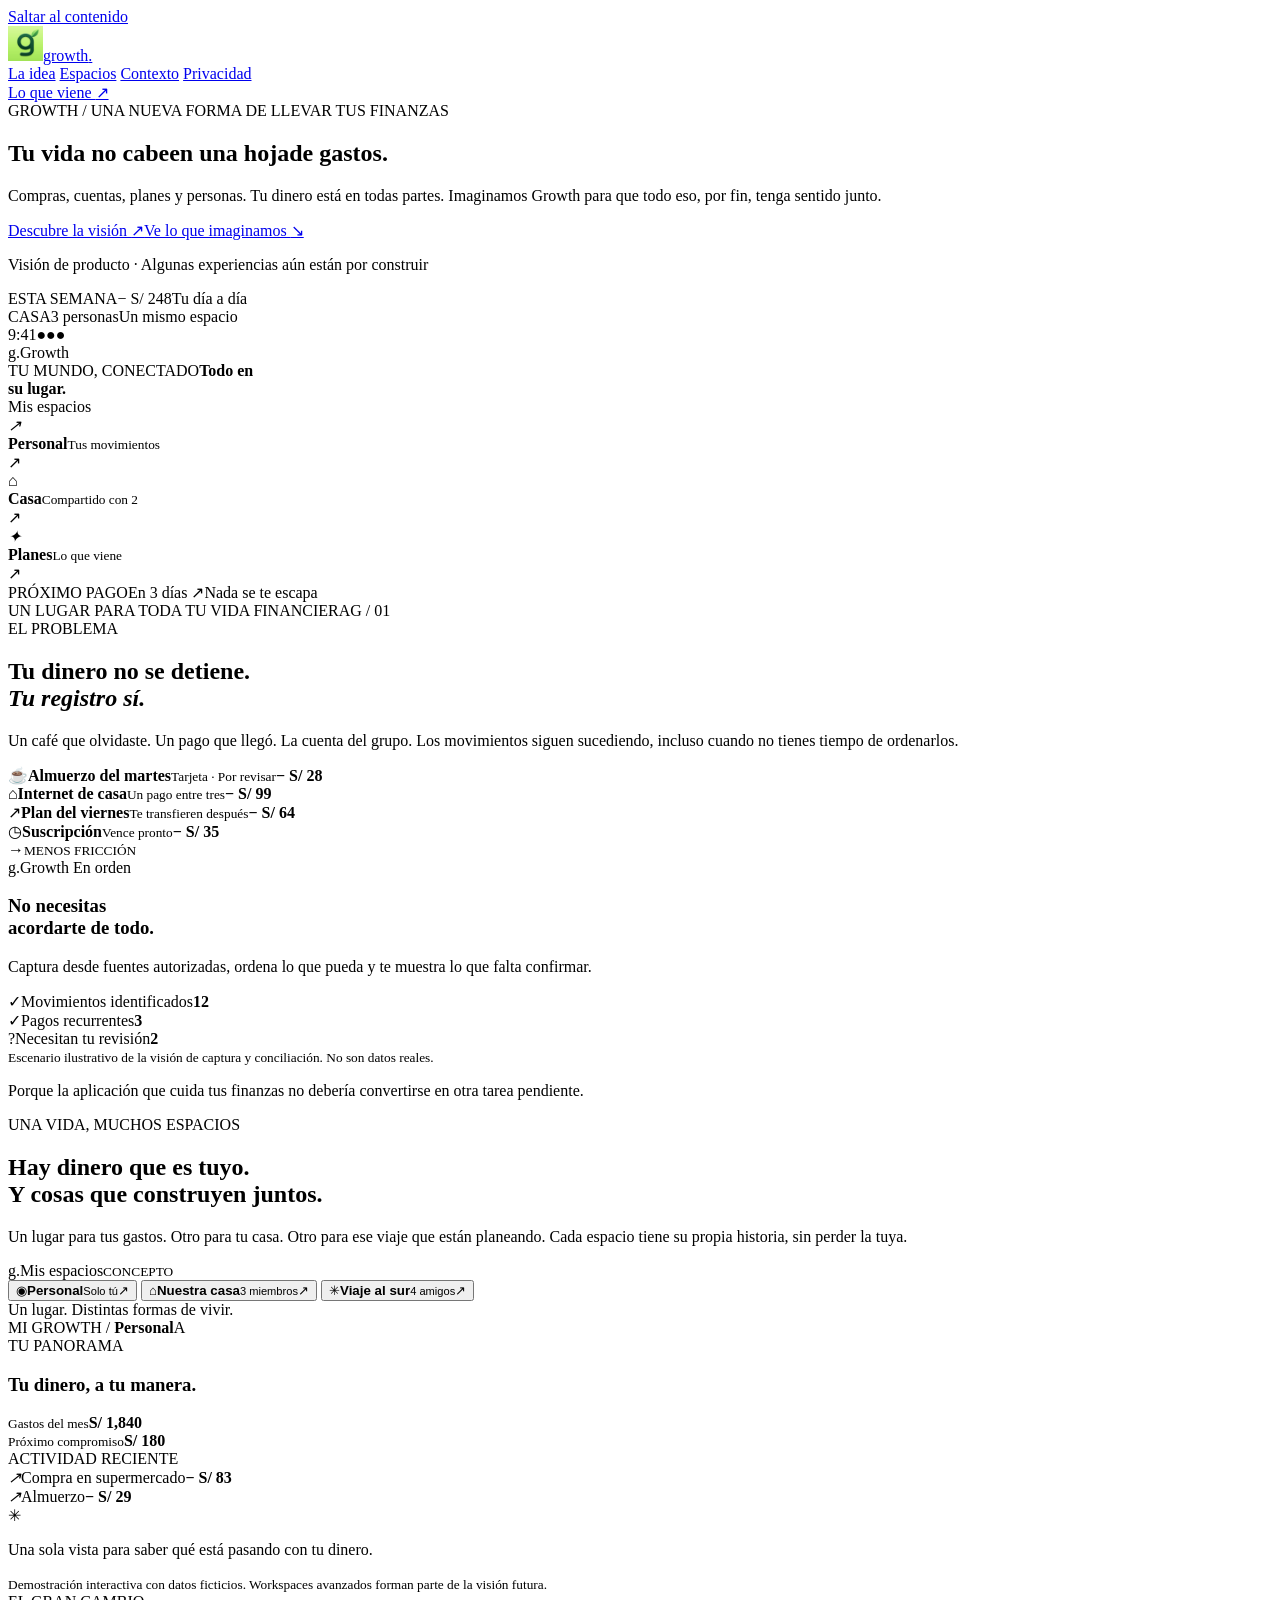
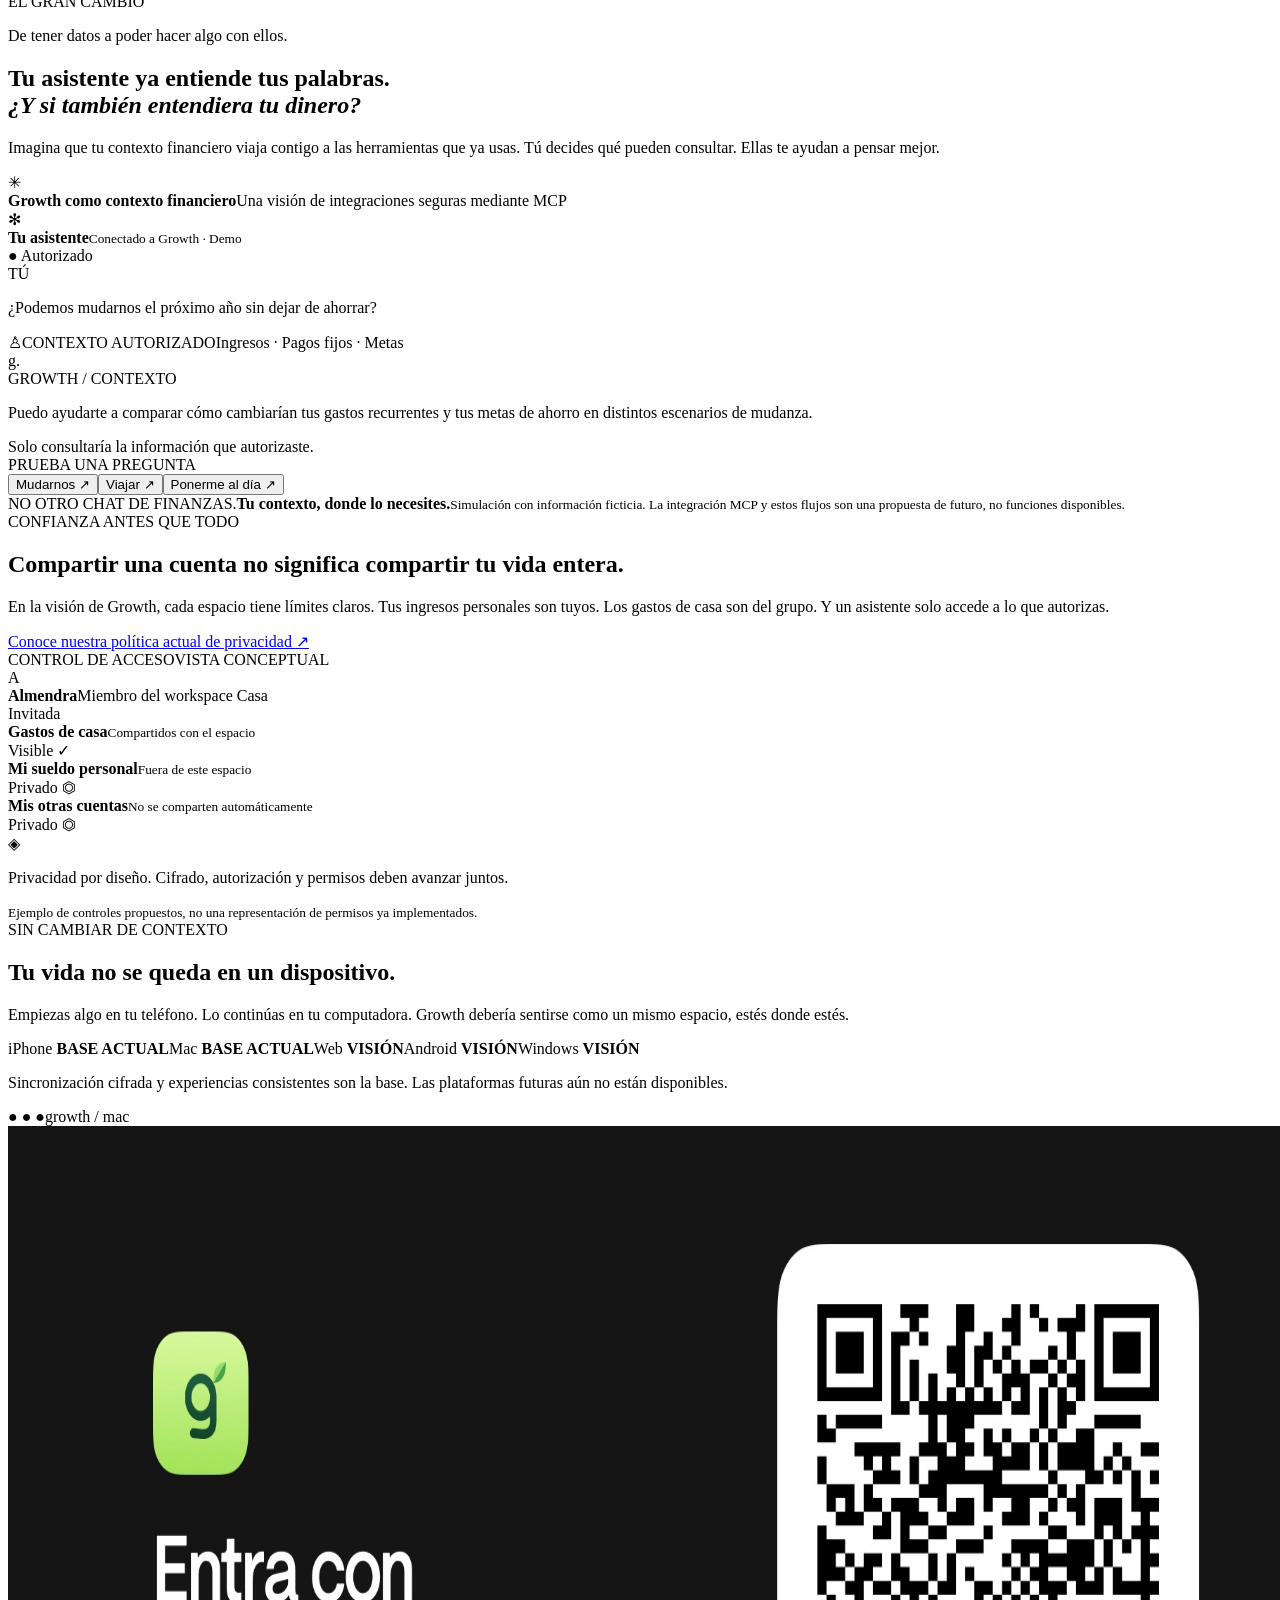
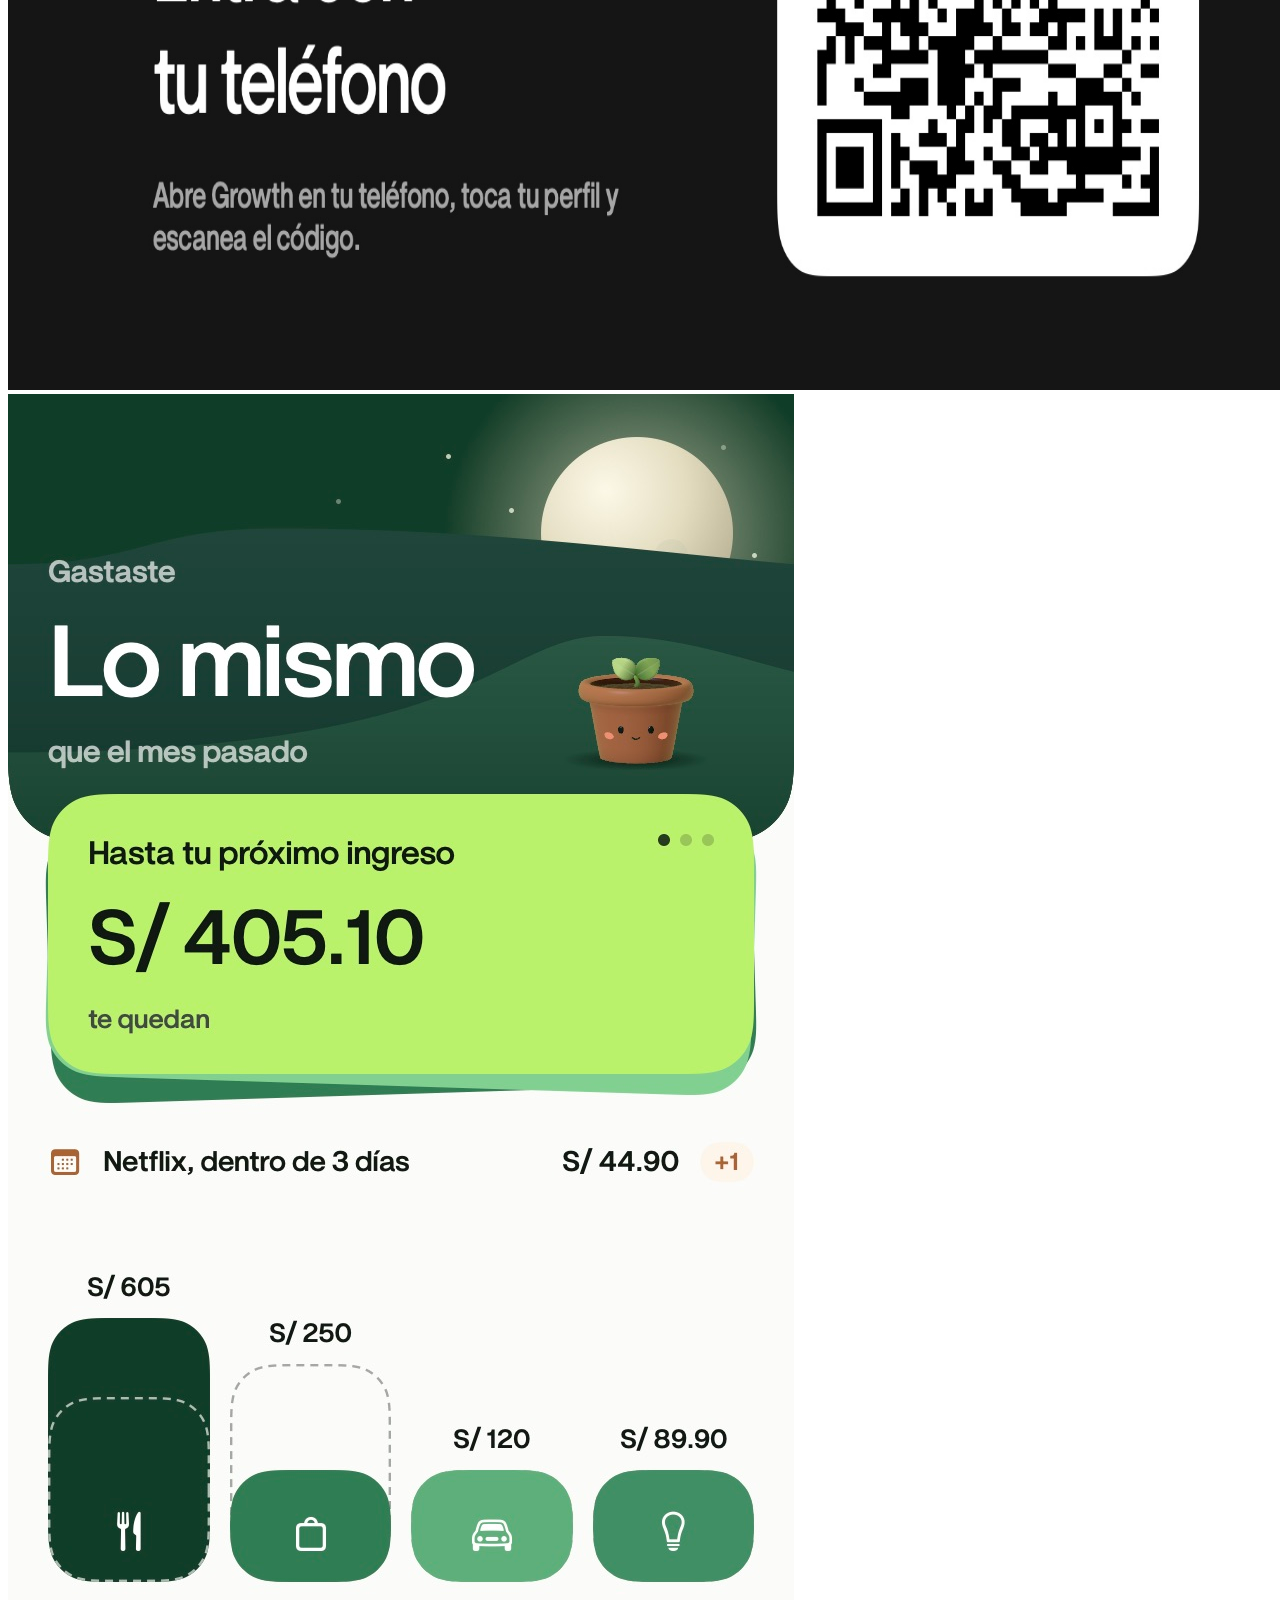
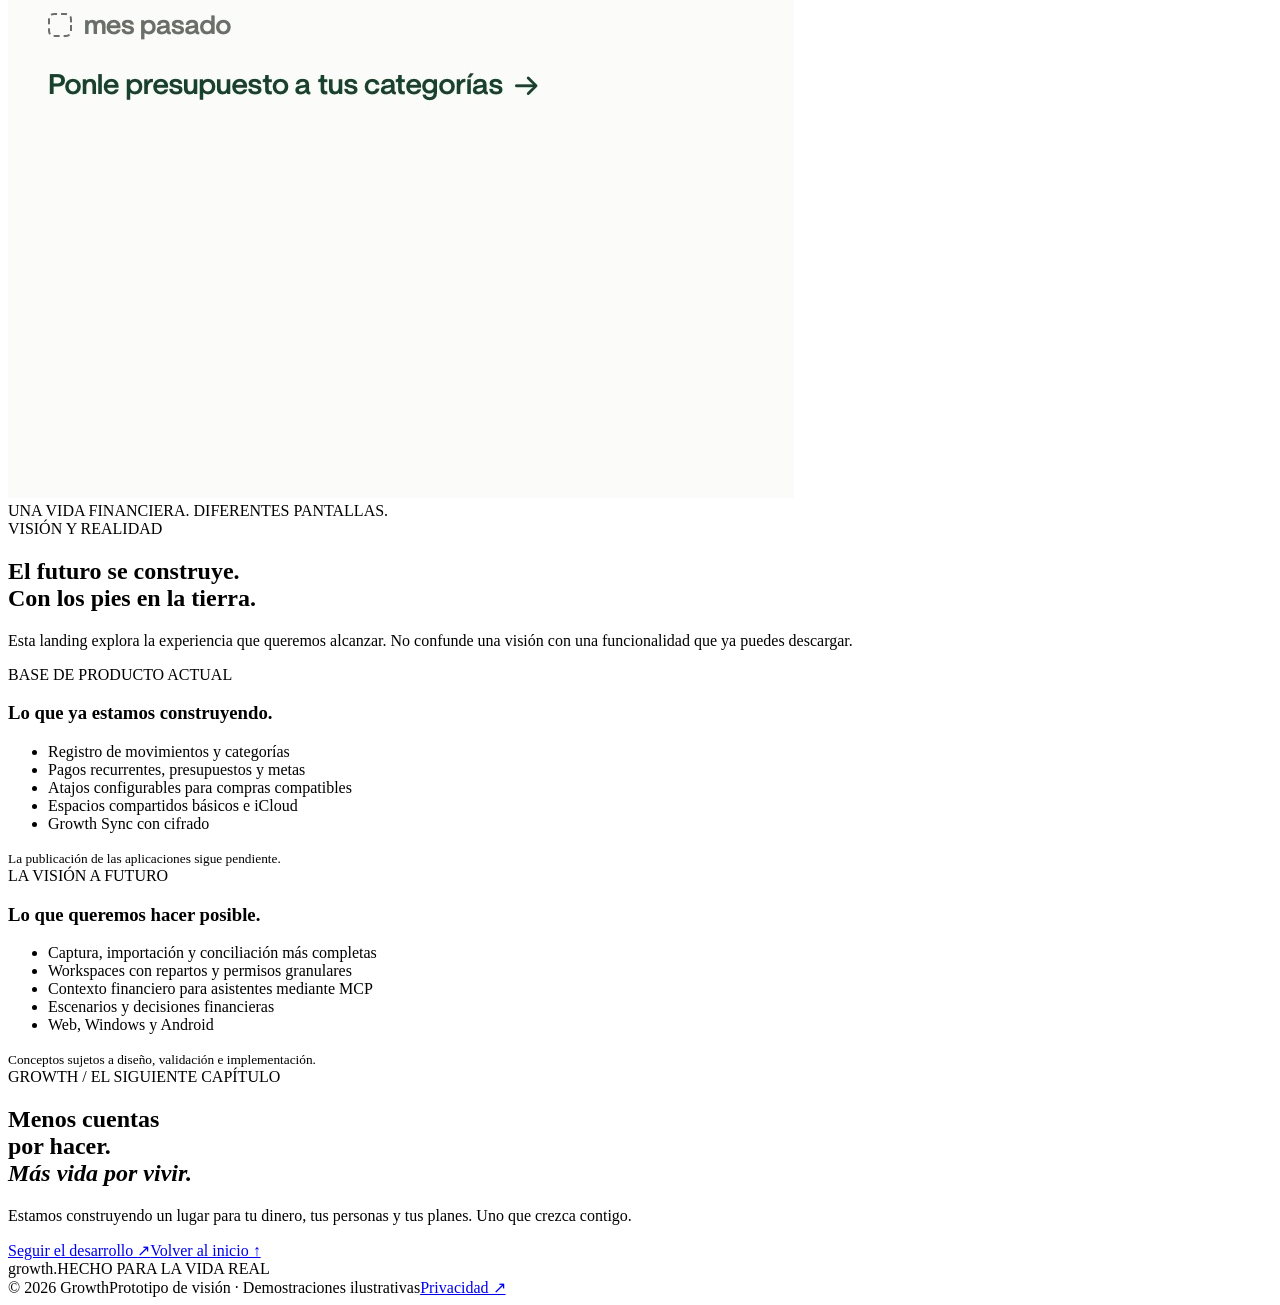
==== commit 55df2fdb: "feat(landing): reframe Growth around connected financial life and future product vision" ====
--- a/index.html
+++ b/index.html
@@ -1,196 +1,156 @@
 <!doctype html>
 <html lang="es">
 <head>
-<meta charset="utf-8">
-<meta name="viewport" content="width=device-width, initial-scale=1">
-<title>Growth · ¿Me alcanza hasta que vuelva a cobrar?</title>
-<meta name="description" content="Growth te muestra cuánto te queda hasta tu próximo ingreso, qué pagos se acercan y en qué se va tu dinero. Para iPhone y Mac.">
-<meta name="theme-color" content="#b9f26b">
-<link rel="icon" href="assets/favicon.png">
-<link rel="apple-touch-icon" href="assets/apple-touch-icon.png">
-<meta property="og:title" content="Growth · ¿Me alcanza hasta que vuelva a cobrar?">
-<meta property="og:description" content="Cuánto te queda hasta tu próximo ingreso, qué pagos se acercan y en qué se va tu dinero. Para iPhone y Mac.">
-<meta property="og:image" content="assets/screens/insights.jpg">
-<script>if(matchMedia("(prefers-reduced-motion: reduce)").matches)document.documentElement.classList.add("rm")</script>
-<link rel="stylesheet" href="assets/styles/landing.css">
+  <meta charset="utf-8">
+  <meta name="viewport" content="width=device-width,initial-scale=1">
+  <meta name="theme-color" content="#14221b">
+  <meta name="description" content="Growth es una visión de finanzas personales conectadas: tu dinero, tus espacios compartidos y el contexto para tus decisiones. Explora hacia dónde vamos.">
+  <meta property="og:title" content="Growth — Tu vida no cabe en una hoja de gastos.">
+  <meta property="og:description" content="Menos cuentas por hacer. Más vida por vivir. Descubre la visión de Growth.">
+  <meta property="og:image" content="assets/screens/insights.jpg">
+  <title>Growth — Tu vida no cabe en una hoja de gastos.</title>
+  <link rel="icon" href="assets/favicon.png">
+  <link rel="apple-touch-icon" href="assets/apple-touch-icon.png">
+  <link rel="stylesheet" href="assets/styles/vision.css">
+  <script>if(matchMedia("(prefers-reduced-motion: reduce)").matches)document.documentElement.classList.add("reduced-motion")</script>
 </head>
 <body>
+  <a class="skip-link" href="#contenido">Saltar al contenido</a>
+  <header class="site-header">
+    <a class="logo" href="#inicio" aria-label="Growth, volver al inicio"><img src="assets/apple-touch-icon.png" alt="" width="35" height="35"><span>growth<span class="logo-dot">.</span></span></a>
+    <nav class="main-nav" aria-label="Navegación principal">
+      <a href="#historia">La idea</a>
+      <a href="#workspaces">Espacios</a>
+      <a href="#contexto">Contexto</a>
+      <a href="#privacidad">Privacidad</a>
+    </nav>
+    <a class="header-action" href="#futuro">Lo que viene <span aria-hidden="true">↗</span></a>
+  </header>
 
-<div class="bar">
-  <a class="pill brand" href="./"><img src="assets/apple-touch-icon.png" alt="">Growth</a>
-  <nav class="pill links"><a href="#todo">Funciones</a><a href="#privacidad">Privacidad</a></nav>
-</div>
+  <main id="contenido">
+    <section class="hero" id="inicio" aria-labelledby="hero-heading">
+      <div class="hero-grain" aria-hidden="true"></div>
+      <div class="hero-copy">
+        <div class="hero-kicker"><span class="signal"></span> GROWTH / UNA NUEVA FORMA DE LLEVAR TUS FINANZAS</div>
+        <h1 id="hero-heading"><span>Tu vida no cabe</span><span>en una hoja</span><span class="accent">de gastos.</span></h1>
+        <p>Compras, cuentas, planes y personas. Tu dinero está en todas partes. Imaginamos Growth para que todo eso, por fin, tenga sentido junto.</p>
+        <div class="hero-actions"><a class="action action-primary" href="#historia">Descubre la visión <span aria-hidden="true">↗</span></a><a class="action action-ghost" href="#contexto">Ve lo que imaginamos <span aria-hidden="true">↘</span></a></div>
+        <p class="concept-note"><span class="dot"></span> Visión de producto · Algunas experiencias aún están por construir</p>
+      </div>
+      <div class="hero-art" aria-label="Representación conceptual de los movimientos y espacios financieros conectados">
+        <div class="art-halo" aria-hidden="true"></div>
+        <div class="art-card art-card-left" data-depth="-30"><span class="art-caption">ESTA SEMANA</span><span class="art-value">− S/ 248</span><span class="art-sub">Tu día a día</span></div>
+        <div class="art-card art-card-right" data-depth="40"><span class="art-caption"><span class="tiny-dot"></span> CASA</span><span class="art-value">3 personas</span><span class="art-sub">Un mismo espacio</span></div>
+        <div class="art-phone" data-depth="12">
+          <div class="art-phone-top"><span>9:41</span><span>●●●</span></div>
+          <div class="art-phone-content"><div class="art-app-logo"><span class="brand-mark">g.</span><span>Growth</span></div>
+            <span class="art-eyebrow">TU MUNDO, CONECTADO</span><strong>Todo en<br>su lugar<span class="art-period">.</span></strong>
+            <div class="art-wallet"><span>Mis espacios</span><div class="wallet-item"><i class="wallet-icon">↗</i><div><b>Personal</b><small>Tus movimientos</small></div><span>↗</span></div><div class="wallet-item"><i class="wallet-icon light">⌂</i><div><b>Casa</b><small>Compartido con 2</small></div><span>↗</span></div><div class="wallet-item"><i class="wallet-icon pale">✦</i><div><b>Planes</b><small>Lo que viene</small></div><span>↗</span></div></div>
+          </div>
+        </div>
+        <div class="art-card art-card-bottom" data-depth="-22"><span class="art-caption">PRÓXIMO PAGO</span><span class="art-value">En 3 días <span class="tiny-arrow">↗</span></span><span class="art-sub">Nada se te escapa</span></div>
+        <span class="art-orbit orbit-a" aria-hidden="true"></span><span class="art-orbit orbit-b" aria-hidden="true"></span>
+      </div>
+      <div class="hero-index" aria-hidden="true"><span>UN LUGAR PARA TODA TU VIDA FINANCIERA</span><span>G / 01</span></div>
+    </section>
 
-<!-- HERO · Reconocimiento: la pregunta que el visitante ya se hace -->
-<header class="hero" id="hero">
-  <i class="grain" aria-hidden="true"></i>
-  <h1 class="hero-title" data-depth="-0.10">
-    <span class="ln"><span>¿Me alcanza hasta</span></span>
-    <span class="ln"><span>que vuelva a cobrar?</span></span>
-  </h1>
-  <div class="hero-phone" data-depth="0.06">
-    <img src="assets/screens/insights.jpg" alt="Growth en el iPhone: S/ 405.10 te quedan hasta tu próximo ingreso" width="786" height="1704">
-  </div>
-  <span class="tag tag-a" data-depth="-0.22"><b></b>S/ 405.10 te quedan</span>
-  <span class="tag tag-b" data-depth="-0.32"><b></b>Netflix · en 3 días</span>
-  <svg class="leaf" data-depth="-0.45" viewBox="0 0 64 64" aria-hidden="true"><path d="M8 56C8 28 26 8 58 6c0 30-18 50-46 52z" fill="#2f6b3f"/><path d="M12 54C26 38 38 26 52 12" stroke="#b9f26b" stroke-width="2.4" fill="none" stroke-linecap="round"/></svg>
-  <div class="hero-foot">
-    <p class="lead">Growth te muestra cuánto te queda hasta tu próximo ingreso, qué pagos se acercan y en qué se va tu dinero. Sin convertir tus finanzas en otra tarea.</p>
-    <div class="cta">
-      <a class="btn btn-store soon" data-link="appStore" href="#">
-        <svg viewBox="0 0 24 24" fill="currentColor" aria-hidden="true"><path d="M16.37 12.6c-.02-2.2 1.8-3.26 1.88-3.31-1.03-1.5-2.62-1.7-3.18-1.73-1.35-.14-2.64.8-3.33.8-.69 0-1.75-.78-2.88-.76-1.48.02-2.85.86-3.61 2.19-1.54 2.67-.39 6.62 1.11 8.79.73 1.06 1.6 2.25 2.75 2.2 1.1-.04 1.52-.71 2.85-.71 1.33 0 1.7.71 2.87.69 1.19-.02 1.94-1.08 2.66-2.14.84-1.23 1.19-2.42 1.21-2.48-.03-.01-2.32-.89-2.33-3.54zM14.18 6.13c.61-.74 1.02-1.76.91-2.78-.88.04-1.94.59-2.57 1.32-.56.65-1.06 1.69-.93 2.69.98.08 1.98-.5 2.59-1.23z"/></svg>
-        <span data-label>Muy pronto en el App Store</span>
-      </a>
-      <a class="btn btn-mac soon" data-link="mac" href="#">
-        <svg viewBox="0 0 24 24" fill="none" stroke="currentColor" stroke-width="2" stroke-linecap="round" stroke-linejoin="round" aria-hidden="true"><rect x="3" y="4" width="18" height="12" rx="2"/><path d="M2 20h20"/></svg>
-        <span data-label>Muy pronto para Mac</span>
-      </a>
-    </div>
-  </div>
-  <span class="cue mono" aria-hidden="true">Scroll <i></i></span>
-</header>
+    <section class="friction light-section" id="historia" aria-labelledby="friction-heading">
+      <div class="section-shell">
+        <div class="section-heading">
+          <span class="section-label">EL PROBLEMA</span>
+          <h2 id="friction-heading">Tu dinero no se detiene.<br><em>Tu registro sí.</em></h2>
+          <p>Un café que olvidaste. Un pago que llegó. La cuenta del grupo. Los movimientos siguen sucediendo, incluso cuando no tienes tiempo de ordenarlos.</p>
+        </div>
+        <div class="friction-stage">
+          <div class="fragment-stack" aria-label="Ejemplos de movimientos dispersos">
+            <div class="fragment fragment-one"><span class="frag-icon">☕</span><span><b>Almuerzo del martes</b><small>Tarjeta · Por revisar</small></span><strong>− S/ 28</strong></div>
+            <div class="fragment fragment-two"><span class="frag-icon">⌂</span><span><b>Internet de casa</b><small>Un pago entre tres</small></span><strong>− S/ 99</strong></div>
+            <div class="fragment fragment-three"><span class="frag-icon">↗</span><span><b>Plan del viernes</b><small>Te transfieren después</small></span><strong>− S/ 64</strong></div>
+            <div class="fragment fragment-four"><span class="frag-icon">◷</span><span><b>Suscripción</b><small>Vence pronto</small></span><strong>− S/ 35</strong></div>
+          </div>
+          <div class="stage-arrow" aria-hidden="true"><span>→</span><small>MENOS FRICCIÓN</small></div>
+          <div class="order-panel">
+            <div class="order-head"><span class="order-logo">g.</span><span>Growth</span><span class="order-live"><span class="tiny-dot"></span> En orden</span></div>
+            <h3>No necesitas<br>acordarte de todo.</h3>
+            <p>Captura desde fuentes autorizadas, ordena lo que pueda y te muestra lo que falta confirmar.</p>
+            <div class="review-list"><div><span class="review-check">✓</span><span>Movimientos identificados</span><b>12</b></div><div><span class="review-check">✓</span><span>Pagos recurrentes</span><b>3</b></div><div class="needs-review"><span class="review-check">?</span><span>Necesitan tu revisión</span><b>2</b></div></div>
+            <small class="demo-disclaimer">Escenario ilustrativo de la visión de captura y conciliación. No son datos reales.</small>
+          </div>
+        </div>
+        <p class="story-line">Porque la aplicación que cuida tus finanzas no debería convertirse en otra tarea pendiente.</p>
+      </div>
+    </section>
 
-<main class="sheet">
-
-  <!-- ESCENA 1 · Alivio: la compra fue en un segundo, anotarla también -->
-  <section class="scene relief" id="alivio" aria-labelledby="t1">
-    <div class="stage">
-      <div class="copy">
-        <span class="mono eyebrow">01 · Menos fricción</span>
-        <h2 id="t1">La compra fue en un segundo. Anotarla debería ser igual de fácil.</h2>
-        <p>Un café, un almuerzo, algo que querías. Con el atajo que configuras, Growth registra la compra por ti.</p>
-      </div>
-      <div class="visual">
-        <div class="mv" aria-hidden="true">
-          <div class="notif" data-notif><i></i><div><span class="mono">Apple Pay</span><b>Almuerzo</b></div><em>S/ 18.50</em></div>
-          <div class="mv-card">
-            <div class="mv-head"><b>Movimientos</b><span class="mono">Hoy</span></div>
-            <div class="mv-list">
-              <div class="mv-row new" data-new><i class="dot a"><svg viewBox="0 0 24 24" fill="none" stroke="currentColor" stroke-width="1.8" stroke-linecap="round" stroke-linejoin="round"><path d="M7 3v8M5 3v5a2 2 0 0 0 4 0V3M7 11v10M17 3c-2 2-3 5-3 8h3v10"/></svg></i><div><b>Almuerzo</b><span>Comida · anotado</span></div><em>− S/ 18.50</em></div>
-              <div class="mv-row" data-row><i class="dot b"><svg viewBox="0 0 24 24" fill="none" stroke="currentColor" stroke-width="1.8" stroke-linecap="round" stroke-linejoin="round"><path d="M6 8h12l1 12H5L6 8zM9 8V6a3 3 0 0 1 6 0v2"/></svg></i><div><b>Zapatillas</b><span>Compras</span></div><em>− S/ 120</em></div>
-              <div class="mv-row" data-row><i class="dot c"><svg viewBox="0 0 24 24" fill="none" stroke="currentColor" stroke-width="1.8" stroke-linecap="round" stroke-linejoin="round"><rect x="3" y="7" width="18" height="12" rx="2"/><path d="M3 11h18"/></svg></i><div><b>Sueldo</b><span>Ingreso</span></div><em class="plus">+ S/ 2,500</em></div>
+    <section class="spaces dark-section" id="workspaces" aria-labelledby="spaces-heading">
+      <div class="section-shell">
+        <div class="spaces-intro"><span class="section-label">UNA VIDA, MUCHOS ESPACIOS</span><h2 id="spaces-heading">Hay dinero que es tuyo.<br><span>Y cosas que construyen juntos.</span></h2><p>Un lugar para tus gastos. Otro para tu casa. Otro para ese viaje que están planeando. Cada espacio tiene su propia historia, sin perder la tuya.</p></div>
+        <div class="workspace-demo">
+          <div class="workspace-sidebar">
+            <div class="workspace-head"><span class="workspace-g">g.</span><span>Mis espacios</span><small>CONCEPTO</small></div>
+            <div class="workspace-tabs" role="tablist" aria-label="Explora los espacios de Growth">
+              <button type="button" class="workspace-tab active" role="tab" aria-selected="true" aria-controls="workspace-panel" data-space="personal"><span class="ws-icon">◉</span><span><b>Personal</b><small>Solo tú</small></span><span class="ws-arrow">↗</span></button>
+              <button type="button" class="workspace-tab" role="tab" aria-selected="false" aria-controls="workspace-panel" data-space="casa" tabindex="-1"><span class="ws-icon">⌂</span><span><b>Nuestra casa</b><small>3 miembros</small></span><span class="ws-arrow">↗</span></button>
+              <button type="button" class="workspace-tab" role="tab" aria-selected="false" aria-controls="workspace-panel" data-space="viaje" tabindex="-1"><span class="ws-icon">✳</span><span><b>Viaje al sur</b><small>4 amigos</small></span><span class="ws-arrow">↗</span></button>
             </div>
+            <div class="workspace-sidefoot"><span class="online-circle"></span> Un lugar. Distintas formas de vivir.</div>
+          </div>
+          <div class="workspace-panel" id="workspace-panel" role="tabpanel" aria-live="polite" tabindex="0">
+            <div class="workspace-panel-top"><span class="workspace-breadcrumb">MI GROWTH <span> / </span> <b data-ws-breadcrumb>Personal</b></span><span class="workspace-avatars" data-ws-avatars>A</span></div>
+            <span class="workspace-micro" data-ws-eyebrow>TU PANORAMA</span>
+            <h3 data-ws-title>Tu dinero, a tu manera.</h3>
+            <div class="workspace-metrics"><div><small data-ws-label1>Gastos del mes</small><strong data-ws-value1>S/ 1,840</strong></div><div><small data-ws-label2>Próximo compromiso</small><strong data-ws-value2>S/ 180</strong></div></div>
+            <div class="workspace-activity"><span>ACTIVIDAD RECIENTE</span><div class="activity-row"><i>↗</i><span data-ws-activity1>Compra en supermercado</span><strong data-ws-amount1>− S/ 83</strong></div><div class="activity-row"><i>↗</i><span data-ws-activity2>Almuerzo</span><strong data-ws-amount2>− S/ 29</strong></div></div>
+            <div class="ws-insight"><span class="ws-insight-star">✳</span><p data-ws-insight>Una sola vista para saber qué está pasando con tu dinero.</p></div>
+            <small class="demo-disclaimer">Demostración interactiva con datos ficticios. Workspaces avanzados forman parte de la visión futura.</small>
           </div>
         </div>
       </div>
-    </div>
-  </section>
+    </section>
 
-  <!-- ESCENA 2 · Revelación: el dato que antes no tenías -->
-  <section class="scene reveal" id="revelacion" aria-labelledby="t2">
-    <div class="stage">
-      <div class="copy">
-        <span class="mono eyebrow">02 · Claridad</span>
-        <h2 id="t2">Tu saldo cuenta una parte de la historia.</h2>
-        <p>Ya hiciste compras y todavía vienen pagos. Growth lo junta para que veas cuánto te queda hasta tu próximo ingreso.</p>
-        <div class="sim" aria-labelledby="simlabel">
-          <span class="mono" id="simlabel">Disponible hasta tu próximo ingreso</span>
-          <div class="sim-num"><small>S/</small><span data-sim-num aria-live="polite">405.10</span></div>
-          <div class="sim-next mono">Próximo pago · Netflix · en 3 días · S/ 44.90</div>
-          <div class="sim-chips" role="group" aria-label="Simula un gasto">
-            <button type="button" class="on" data-cost="0" aria-pressed="true">Sin gasto</button>
-            <button type="button" data-cost="12" aria-pressed="false">Café · S/ 12</button>
-            <button type="button" data-cost="85" aria-pressed="false">Salida · S/ 85</button>
-          </div>
-          <small class="sim-note">Ejemplo ilustrativo: muestra cómo cambia la cifra al registrar un gasto. No es una cuenta real.</small>
+    <section class="context light-section" id="contexto" aria-labelledby="context-heading">
+      <div class="context-top"><span class="section-label">EL GRAN CAMBIO</span><p>De tener datos a poder hacer algo con ellos.</p></div>
+      <div class="section-shell context-shell">
+        <div class="context-copy"><h2 id="context-heading">Tu asistente ya entiende tus palabras.<br><em>¿Y si también entendiera tu dinero?</em></h2><p>Imagina que tu contexto financiero viaja contigo a las herramientas que ya usas. Tú decides qué pueden consultar. Ellas te ayudan a pensar mejor.</p><div class="context-connector"><span class="connector-icon">✳</span><div><strong>Growth como contexto financiero</strong><span>Una visión de integraciones seguras mediante MCP</span></div></div></div>
+        <div class="context-experience" aria-label="Demostración conceptual de asistente con contexto autorizado">
+          <div class="chat-top"><span class="chat-symbol">✻</span><div><b>Tu asistente</b><small>Conectado a Growth · Demo</small></div><span class="chat-status">● Autorizado</span></div>
+          <div class="chat-query"><span class="chat-avatar">TÚ</span><p data-chat-question>¿Podemos mudarnos el próximo año sin dejar de ahorrar?</p></div>
+          <div class="permissions-strip"><span class="permission-lock">♙</span><span>CONTEXTO AUTORIZADO</span><span data-chat-scopes>Ingresos · Pagos fijos · Metas</span></div>
+          <div class="chat-answer"><span class="chat-answer-mark">g.</span><div><span class="chat-answer-label">GROWTH / CONTEXTO</span><p data-chat-answer>Puedo ayudarte a comparar cómo cambiarían tus gastos recurrentes y tus metas de ahorro en distintos escenarios de mudanza.</p><div class="chat-evidence"><span class="evidence-dot"></span><span data-chat-evidence>Solo consultaría la información que autorizaste.</span></div></div></div>
+          <div class="prompt-picker"><span>PRUEBA UNA PREGUNTA</span><div class="prompt-row"><button type="button" class="prompt-choice active" data-prompt="mudanza" aria-pressed="true">Mudarnos ↗</button><button type="button" class="prompt-choice" data-prompt="viaje" aria-pressed="false">Viajar ↗</button><button type="button" class="prompt-choice" data-prompt="revision" aria-pressed="false">Ponerme al día ↗</button></div></div>
         </div>
       </div>
-      <div class="visual">
-        <div class="shot-phone" data-shot><img src="assets/screens/insights.jpg" alt="Growth: lo que te queda hasta tu próximo ingreso y el pago que viene" width="786" height="1704" loading="lazy"></div>
-      </div>
-    </div>
-  </section>
+      <div class="context-bottom"><span>NO OTRO CHAT DE FINANZAS.</span><strong>Tu contexto, donde lo necesites.</strong><small>Simulación con información ficticia. La integración MCP y estos flujos son una propuesta de futuro, no funciones disponibles.</small></div>
+    </section>
 
-  <!-- ESCENA 3 · La casa: en qué se va la plata de todos -->
-  <section class="scene home" id="casa" aria-labelledby="t3">
-    <div class="stage">
-      <div class="copy">
-        <span class="mono eyebrow">03 · En casa</span>
-        <h2 id="t3">La plata de la casa también cuenta.</h2>
-        <p>La comida, los servicios, lo de todos. Que cada quien vea en qué se va, sin tener que preguntar ni acordarse.</p>
-      </div>
-      <div class="visual">
-        <div class="home-card" aria-hidden="true">
-          <div class="home-head"><b>Casa</b><span class="mono">Este mes</span></div>
-          <div class="home-total"><small>S/</small><span data-home-total>0.00</span></div>
-          <div class="home-bars">
-            <div class="hb"><span>Comida</span><div class="hb-t"><i style="--w:72%"></i></div><em>S/ 640</em></div>
-            <div class="hb"><span>Servicios</span><div class="hb-t"><i style="--w:44%"></i></div><em>S/ 392</em></div>
-            <div class="hb"><span>Transporte</span><div class="hb-t"><i style="--w:22%"></i></div><em>S/ 196</em></div>
-          </div>
-          <div class="home-feed">
-            <div class="hf" data-hf><i class="av a">M</i><div><b>Mercado</b><span>Mamá · Comida</span></div><em>− S/ 86.20</em></div>
-            <div class="hf" data-hf><i class="av b">T</i><div><b>Luz</b><span>Tú · Servicios</span></div><em>− S/ 120.00</em></div>
-            <div class="hf" data-hf><i class="av c">A</i><div><b>Pan y frutas</b><span>Ana · Comida</span></div><em>− S/ 24.50</em></div>
-          </div>
-          <small class="sim-note">Ejemplo ilustrativo.</small>
+    <section class="privacy dark-section" id="privacidad" aria-labelledby="privacy-heading">
+      <div class="section-shell privacy-shell">
+        <div class="privacy-copy"><span class="section-label">CONFIANZA ANTES QUE TODO</span><h2 id="privacy-heading">Compartir una cuenta no significa compartir tu vida entera.</h2><p>En la visión de Growth, cada espacio tiene límites claros. Tus ingresos personales son tuyos. Los gastos de casa son del grupo. Y un asistente solo accede a lo que autorizas.</p><a href="privacy/" class="inline-link">Conoce nuestra política actual de privacidad <span aria-hidden="true">↗</span></a></div>
+        <div class="privacy-demo">
+          <div class="privacy-demo-head"><span>CONTROL DE ACCESO</span><span>VISTA CONCEPTUAL</span></div>
+          <div class="privacy-identity"><div class="identity-avatar">A</div><div><b>Almendra</b><span>Miembro del workspace Casa</span></div><span class="identity-badge">Invitada</span></div>
+          <div class="privacy-item"><div><strong>Gastos de casa</strong><small>Compartidos con el espacio</small></div><span class="access-status yes">Visible <span>✓</span></span></div>
+          <div class="privacy-item"><div><strong>Mi sueldo personal</strong><small>Fuera de este espacio</small></div><span class="access-status no">Privado <span>⏣</span></span></div>
+          <div class="privacy-item"><div><strong>Mis otras cuentas</strong><small>No se comparten automáticamente</small></div><span class="access-status no">Privado <span>⏣</span></span></div>
+          <div class="privacy-foot"><span class="privacy-shield">◈</span><p>Privacidad por diseño. Cifrado, autorización y permisos deben avanzar juntos.</p></div>
+          <small class="demo-disclaimer">Ejemplo de controles propuestos, no una representación de permisos ya implementados.</small>
         </div>
       </div>
-    </div>
-  </section>
+    </section>
 
-  <!-- CONFIANZA · Privacidad como tranquilidad -->
-  <section class="trust" id="privacidad" aria-label="Privacidad">
-    <div class="trust-stage">
-      <span class="mono eyebrow">Tus datos son tuyos</span>
-      <p class="trust-text" id="trust">Tus finanzas son personales. Que sigan siéndolo.</p>
-      <div class="trust-cols">
-        <div><span class="mono">Se guarda</span><p>En tu dispositivo: tus movimientos, cuentas, pagos fijos, categorías, metas y presupuestos.</p></div>
-        <div><span class="mono">Se sincroniza</span><p>Solo si lo activas, con iCloud o Growth Sync, y viaja cifrado.</p></div>
-        <div><span class="mono">No podemos leer</span><p>Con Growth Sync, tus datos se cifran en tu dispositivo antes de salir. Nosotros no vemos nada.</p></div>
-      </div>
-      <ul class="facts mono"><li>Sin publicidad</li><li>Sin analítica</li><li>No vendemos tu información</li></ul>
-      <a class="more mono" href="privacy/">Leer la política de privacidad →</a>
-    </div>
-  </section>
+    <section class="everywhere light-section" id="dispositivos" aria-labelledby="devices-heading">
+      <div class="section-shell devices-layout"><div class="devices-copy"><span class="section-label">SIN CAMBIAR DE CONTEXTO</span><h2 id="devices-heading">Tu vida no se queda en un dispositivo.</h2><p>Empiezas algo en tu teléfono. Lo continúas en tu computadora. Growth debería sentirse como un mismo espacio, estés donde estés.</p><div class="platform-grid"><span>iPhone <b>BASE ACTUAL</b></span><span>Mac <b>BASE ACTUAL</b></span><span>Web <b>VISIÓN</b></span><span>Android <b>VISIÓN</b></span><span>Windows <b>VISIÓN</b></span></div><p class="devices-note">Sincronización cifrada y experiencias consistentes son la base. Las plataformas futuras aún no están disponibles.</p></div><div class="devices-visual"><div class="device-desktop"><div class="desktop-bar"><span>● ● ●</span><span>growth / mac</span></div><img src="assets/screens/mac-link.jpg" alt="Captura real de Growth para Mac: vinculación mediante el teléfono" loading="lazy" width="1336" height="864"></div><div class="device-mobile"><img src="assets/screens/insights.jpg" alt="Captura real de Insights en Growth para iPhone" loading="lazy" width="786" height="1704"></div><div class="devices-caption">UNA VIDA FINANCIERA. DIFERENTES PANTALLAS.</div></div></div>
+    </section>
 
-  <!-- Todo lo que tienes: las funciones, en segundo plano -->
-  <section class="all" id="todo" aria-labelledby="t4">
-    <span class="mono eyebrow">Para cuando ya estás convencido</span>
-    <h2 id="t4">Todo lo que tienes con Growth.</h2>
-    <ul class="all-grid" data-all></ul>
-    <p class="langs mono">Español · English · Português · iPhone y Mac</p>
-  </section>
+    <section class="future dark-section" id="futuro" aria-labelledby="future-heading">
+      <div class="section-shell future-shell"><div><span class="section-label">VISIÓN Y REALIDAD</span><h2 id="future-heading">El futuro se construye.<br><span>Con los pies en la tierra.</span></h2><p>Esta landing explora la experiencia que queremos alcanzar. No confunde una visión con una funcionalidad que ya puedes descargar.</p></div><div class="future-columns"><div class="future-column"><span class="future-column-label"><span class="status-dot"></span> BASE DE PRODUCTO ACTUAL</span><h3>Lo que ya estamos construyendo.</h3><ul><li>Registro de movimientos y categorías</li><li>Pagos recurrentes, presupuestos y metas</li><li>Atajos configurables para compras compatibles</li><li>Espacios compartidos básicos e iCloud</li><li>Growth Sync con cifrado</li></ul><small>La publicación de las aplicaciones sigue pendiente.</small></div><div class="future-column future-next"><span class="future-column-label"><span class="status-dot"></span> LA VISIÓN A FUTURO</span><h3>Lo que queremos hacer posible.</h3><ul><li>Captura, importación y conciliación más completas</li><li>Workspaces con repartos y permisos granulares</li><li>Contexto financiero para asistentes mediante MCP</li><li>Escenarios y decisiones financieras</li><li>Web, Windows y Android</li></ul><small>Conceptos sujetos a diseño, validación e implementación.</small></div></div></div>
+    </section>
 
-  <!-- CIERRE · Acción -->
-  <section class="close">
-    <i class="grain" aria-hidden="true"></i>
-    <h2 class="close-title"><span class="ln"><span>Deja de adivinar</span></span><span class="ln"><span>cómo va tu mes.</span></span></h2>
-    <div class="cta">
-      <a class="btn btn-store soon" data-link="appStore" href="#">
-        <svg viewBox="0 0 24 24" fill="currentColor" aria-hidden="true"><path d="M16.37 12.6c-.02-2.2 1.8-3.26 1.88-3.31-1.03-1.5-2.62-1.7-3.18-1.73-1.35-.14-2.64.8-3.33.8-.69 0-1.75-.78-2.88-.76-1.48.02-2.85.86-3.61 2.19-1.54 2.67-.39 6.62 1.11 8.79.73 1.06 1.6 2.25 2.75 2.2 1.1-.04 1.52-.71 2.85-.71 1.33 0 1.7.71 2.87.69 1.19-.02 1.94-1.08 2.66-2.14.84-1.23 1.19-2.42 1.21-2.48-.03-.01-2.32-.89-2.33-3.54zM14.18 6.13c.61-.74 1.02-1.76.91-2.78-.88.04-1.94.59-2.57 1.32-.56.65-1.06 1.69-.93 2.69.98.08 1.98-.5 2.59-1.23z"/></svg>
-        <span data-label>Muy pronto en el App Store</span>
-      </a>
-      <a class="btn btn-mac soon" data-link="mac" href="#">
-        <svg viewBox="0 0 24 24" fill="none" stroke="currentColor" stroke-width="2" stroke-linecap="round" stroke-linejoin="round" aria-hidden="true"><rect x="3" y="4" width="18" height="12" rx="2"/><path d="M2 20h20"/></svg>
-        <span data-label>Muy pronto para Mac</span>
-      </a>
-    </div>
-    <p class="close-note">Mac: macOS 14 o posterior. Entras escaneando un código con tu teléfono.</p>
-    <footer class="foot mono"><span>© 2026 Growth</span><a href="privacy/">Privacidad</a></footer>
-  </section>
-</main>
-
-<script src="assets/scripts/vendor/gsap.min.js"></script>
-<script src="assets/scripts/vendor/ScrollTrigger.min.js"></script>
-<script src="assets/scripts/vendor/lenis.min.js"></script>
-<script>
-// Los enlaces de descarga viven solo aquí. Mientras estén vacíos, el botón
-// dice «Muy pronto» en vez de llevar a una página que no existe.
-const LINKS = {
-  appStore: "", // cuando la app esté publicada: https://apps.apple.com/app/id<número>
-  mac: "",      // cuando haya DMG firmado: https://github.com/jahazielgg/growth-web/releases/latest/download/Growth.dmg
-};
-const LABELS = { appStore: "Descargar en el App Store", mac: "Descargar para Mac" };
-for (const button of document.querySelectorAll("[data-link]")) {
-  const key = button.dataset.link;
-  if (!LINKS[key]) continue;
-  button.href = LINKS[key];
-  button.classList.remove("soon");
-  button.querySelector("[data-label]").textContent = LABELS[key];
-}
-</script>
-<script src="assets/scripts/features.js"></script>
-<script src="assets/scripts/landing.js"></script>
+    <section class="closing" aria-labelledby="closing-heading"><div class="closing-inner"><span class="closing-label">GROWTH / EL SIGUIENTE CAPÍTULO</span><h2 id="closing-heading">Menos cuentas<br>por hacer.<br><em>Más vida por vivir.</em></h2><p>Estamos construyendo un lugar para tu dinero, tus personas y tus planes. Uno que crezca contigo.</p><div class="closing-actions"><a class="action action-dark" href="https://github.com/jahazielgg/growth-web" target="_blank" rel="noopener noreferrer">Seguir el desarrollo <span aria-hidden="true">↗</span></a><a class="action action-underline" href="#inicio">Volver al inicio ↑</a></div><div class="closing-bottom"><span>growth.</span><span>HECHO PARA LA VIDA REAL</span></div></div></section>
+  </main>
+  <footer class="site-footer"><span>© 2026 Growth</span><span>Prototipo de visión · Demostraciones ilustrativas</span><a href="privacy/">Privacidad ↗</a></footer>
+  <script src="assets/scripts/vendor/gsap.min.js" defer></script>
+  <script src="assets/scripts/vendor/ScrollTrigger.min.js" defer></script>
+  <script src="assets/scripts/vendor/lenis.min.js" defer></script>
+  <script src="assets/scripts/vision.js" defer></script>
 </body>
-</html>
+</html>
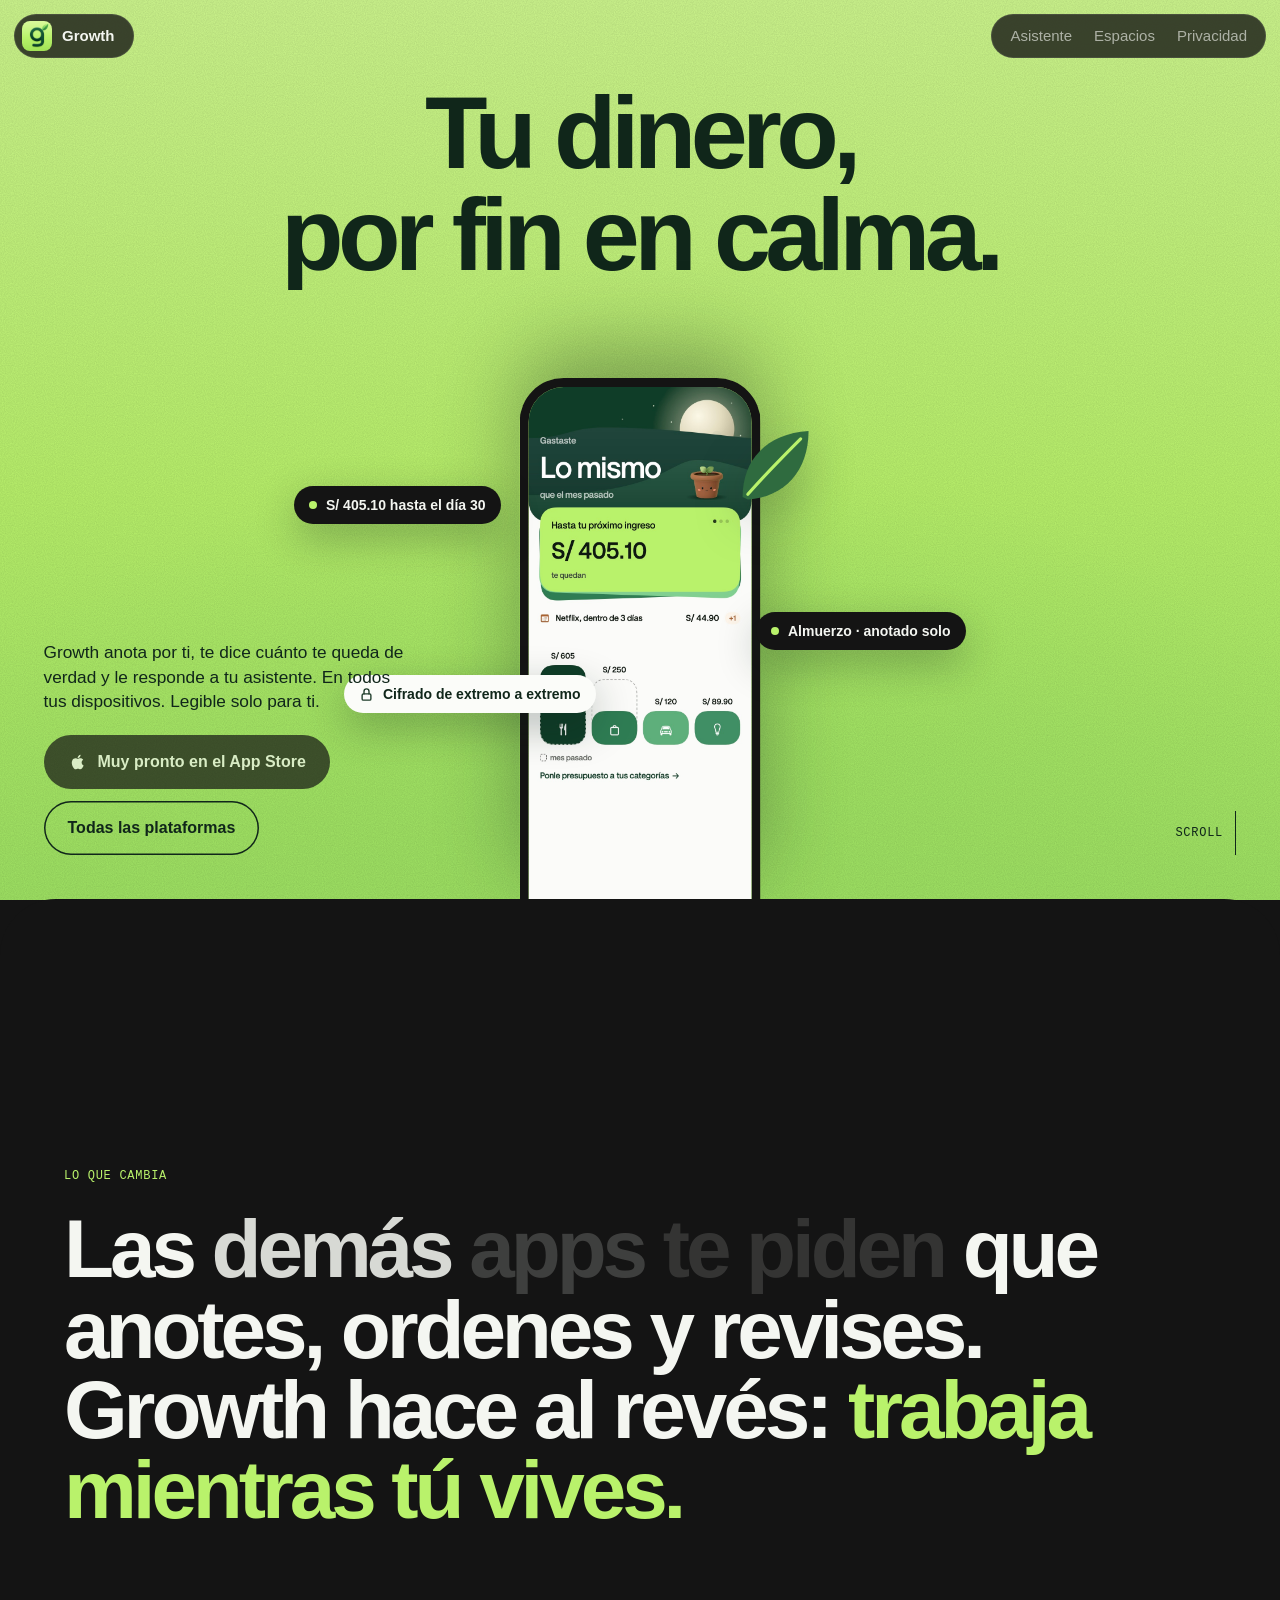
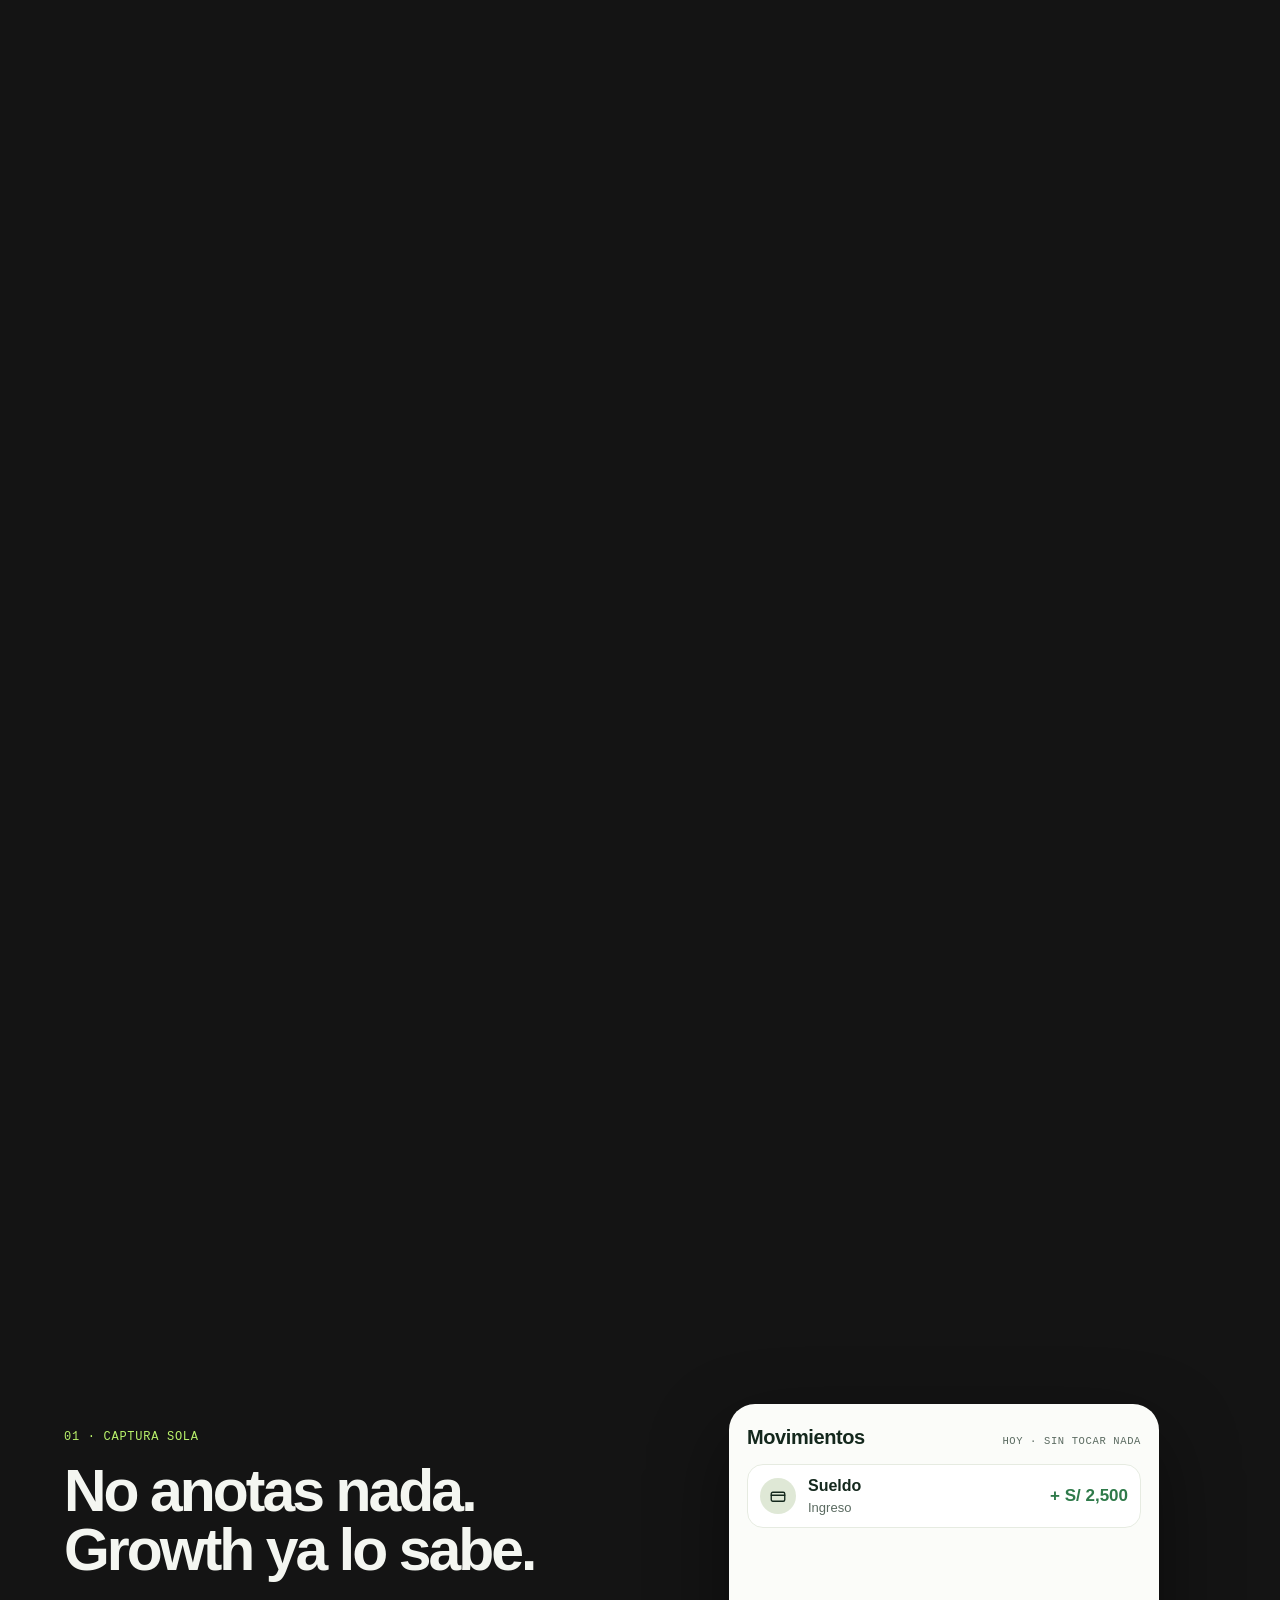
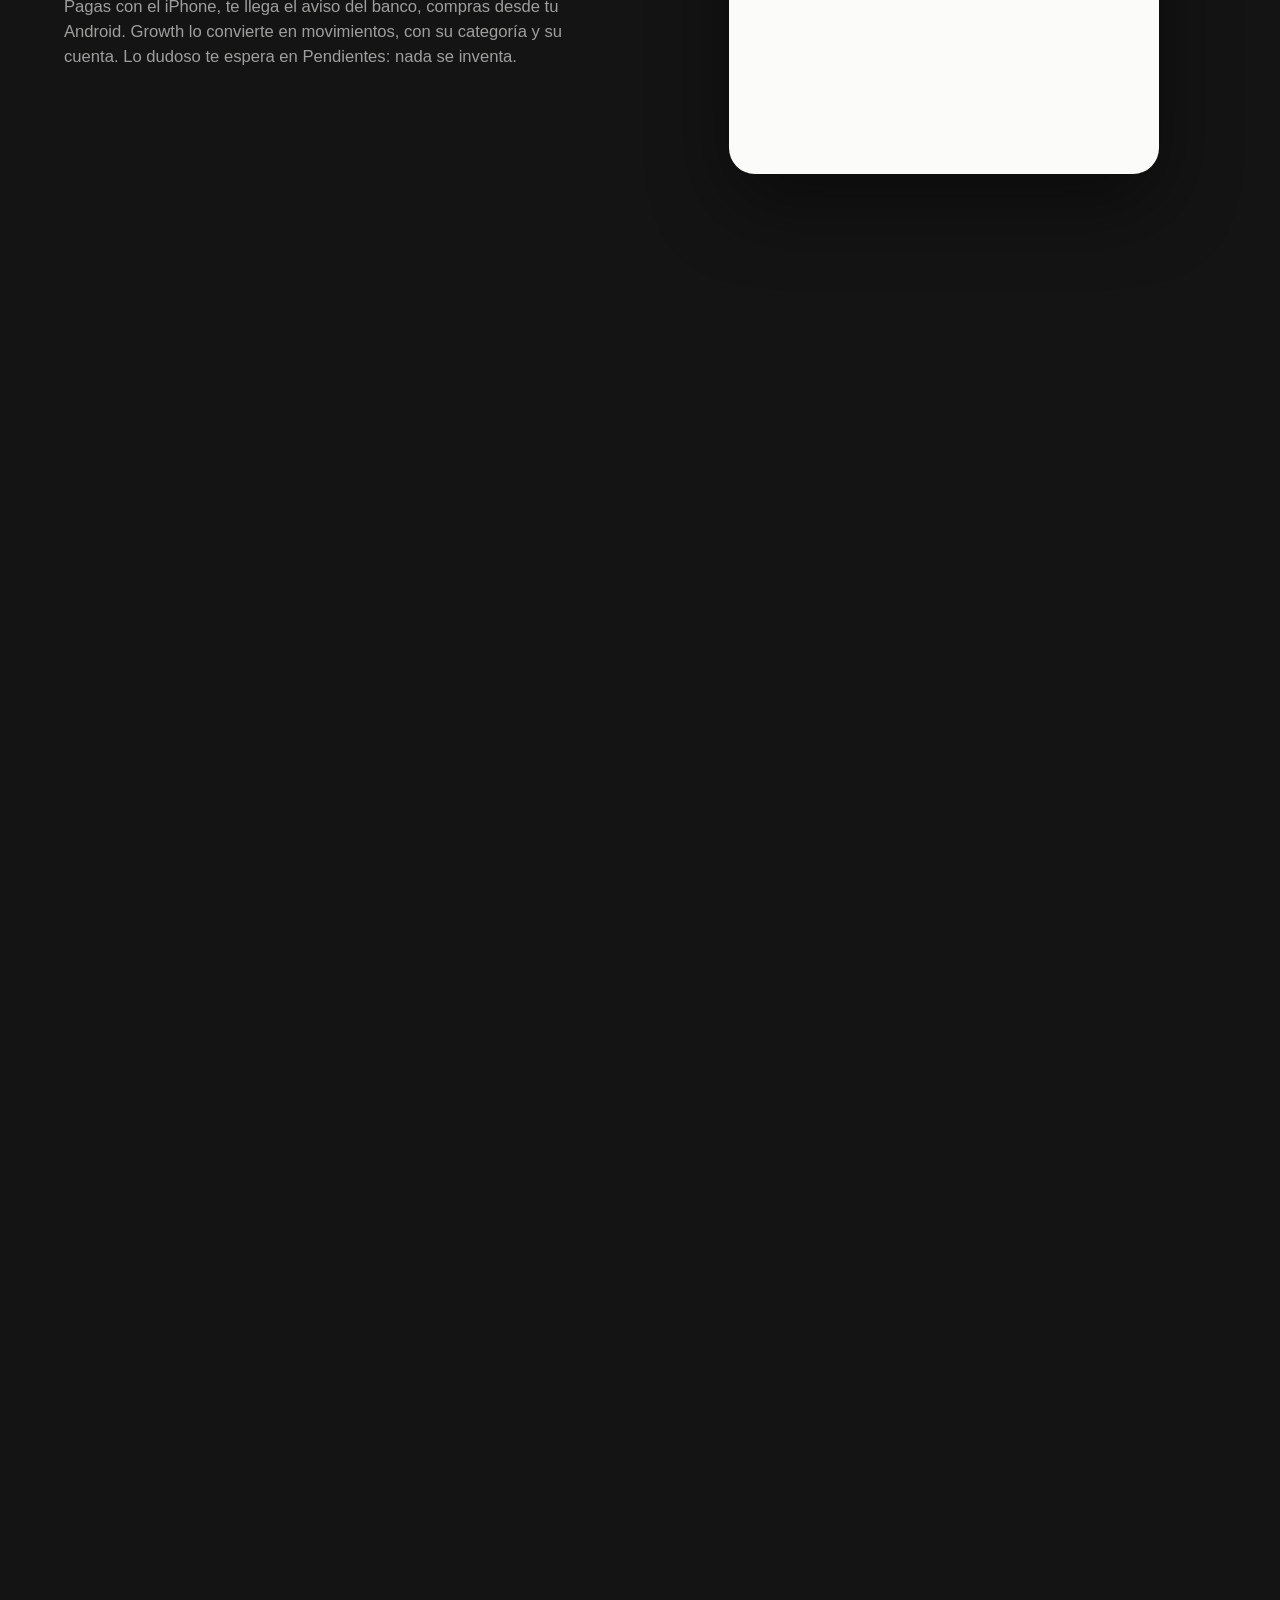
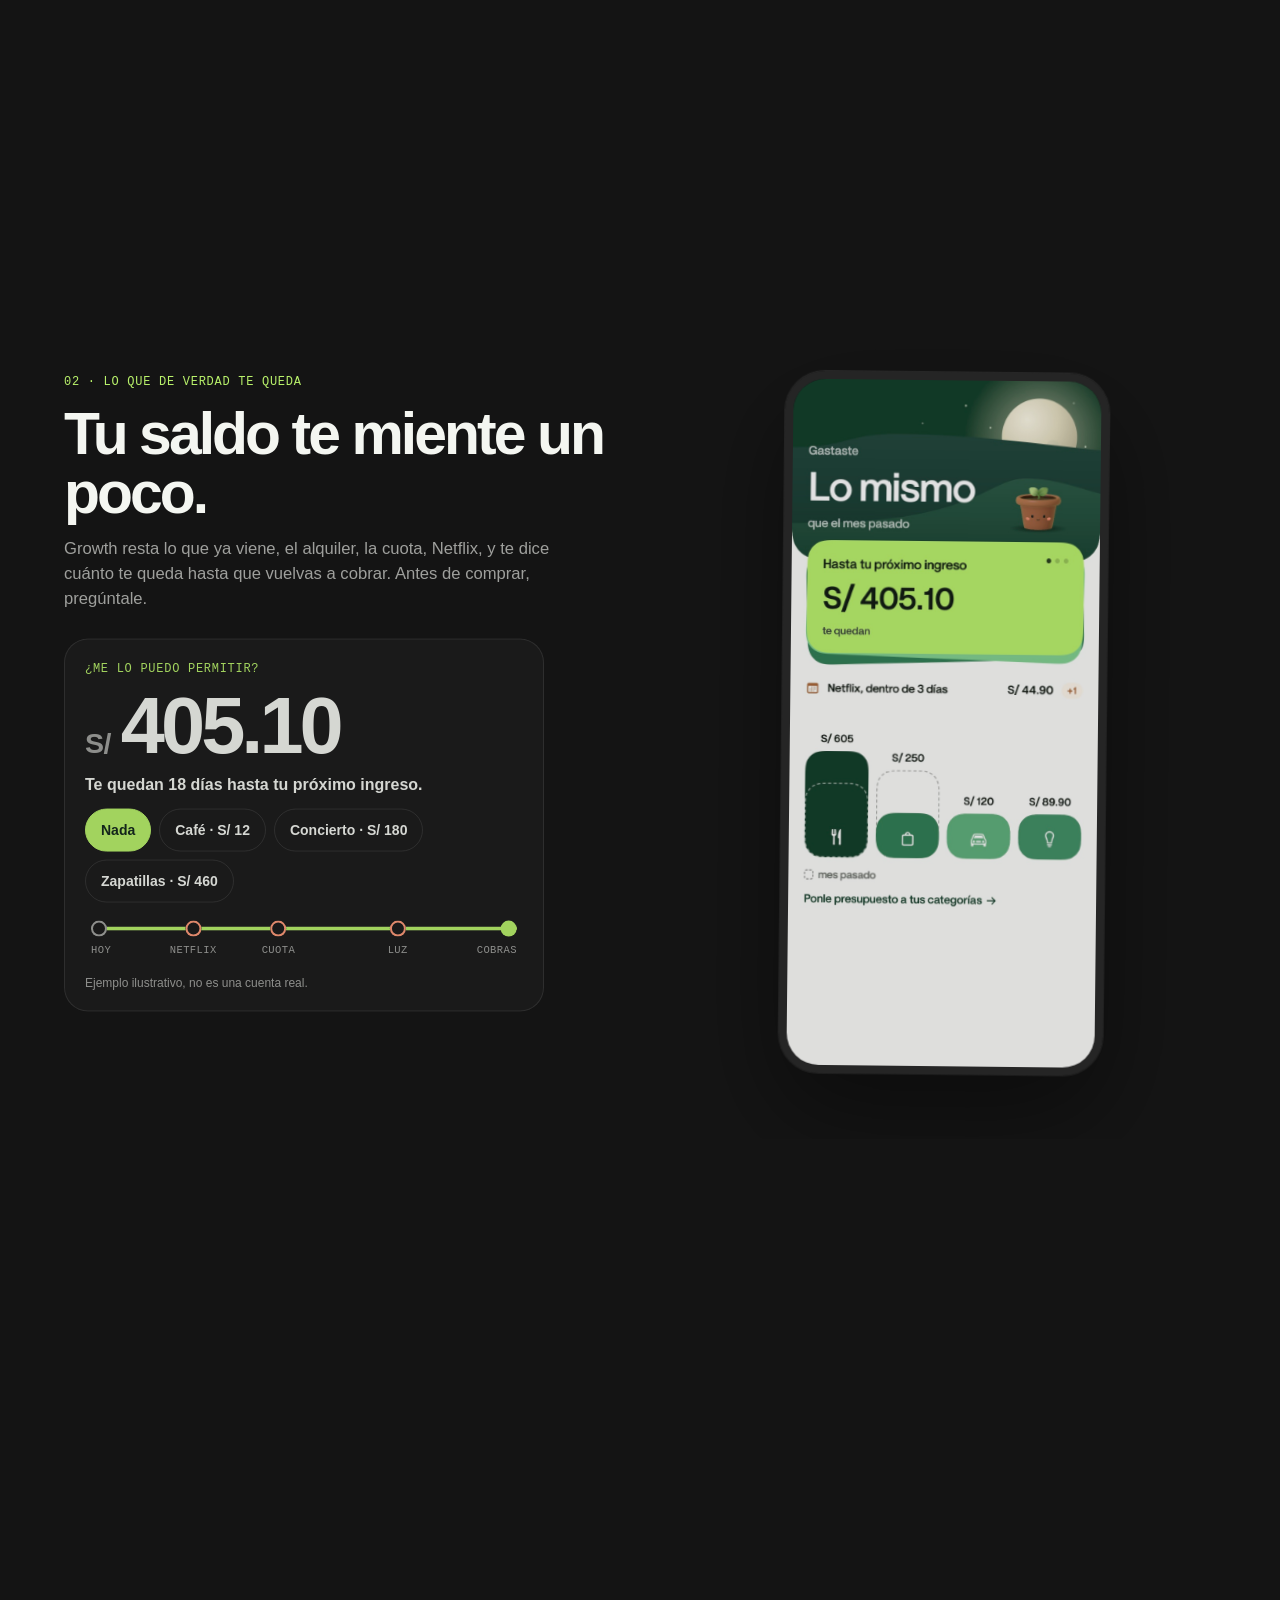
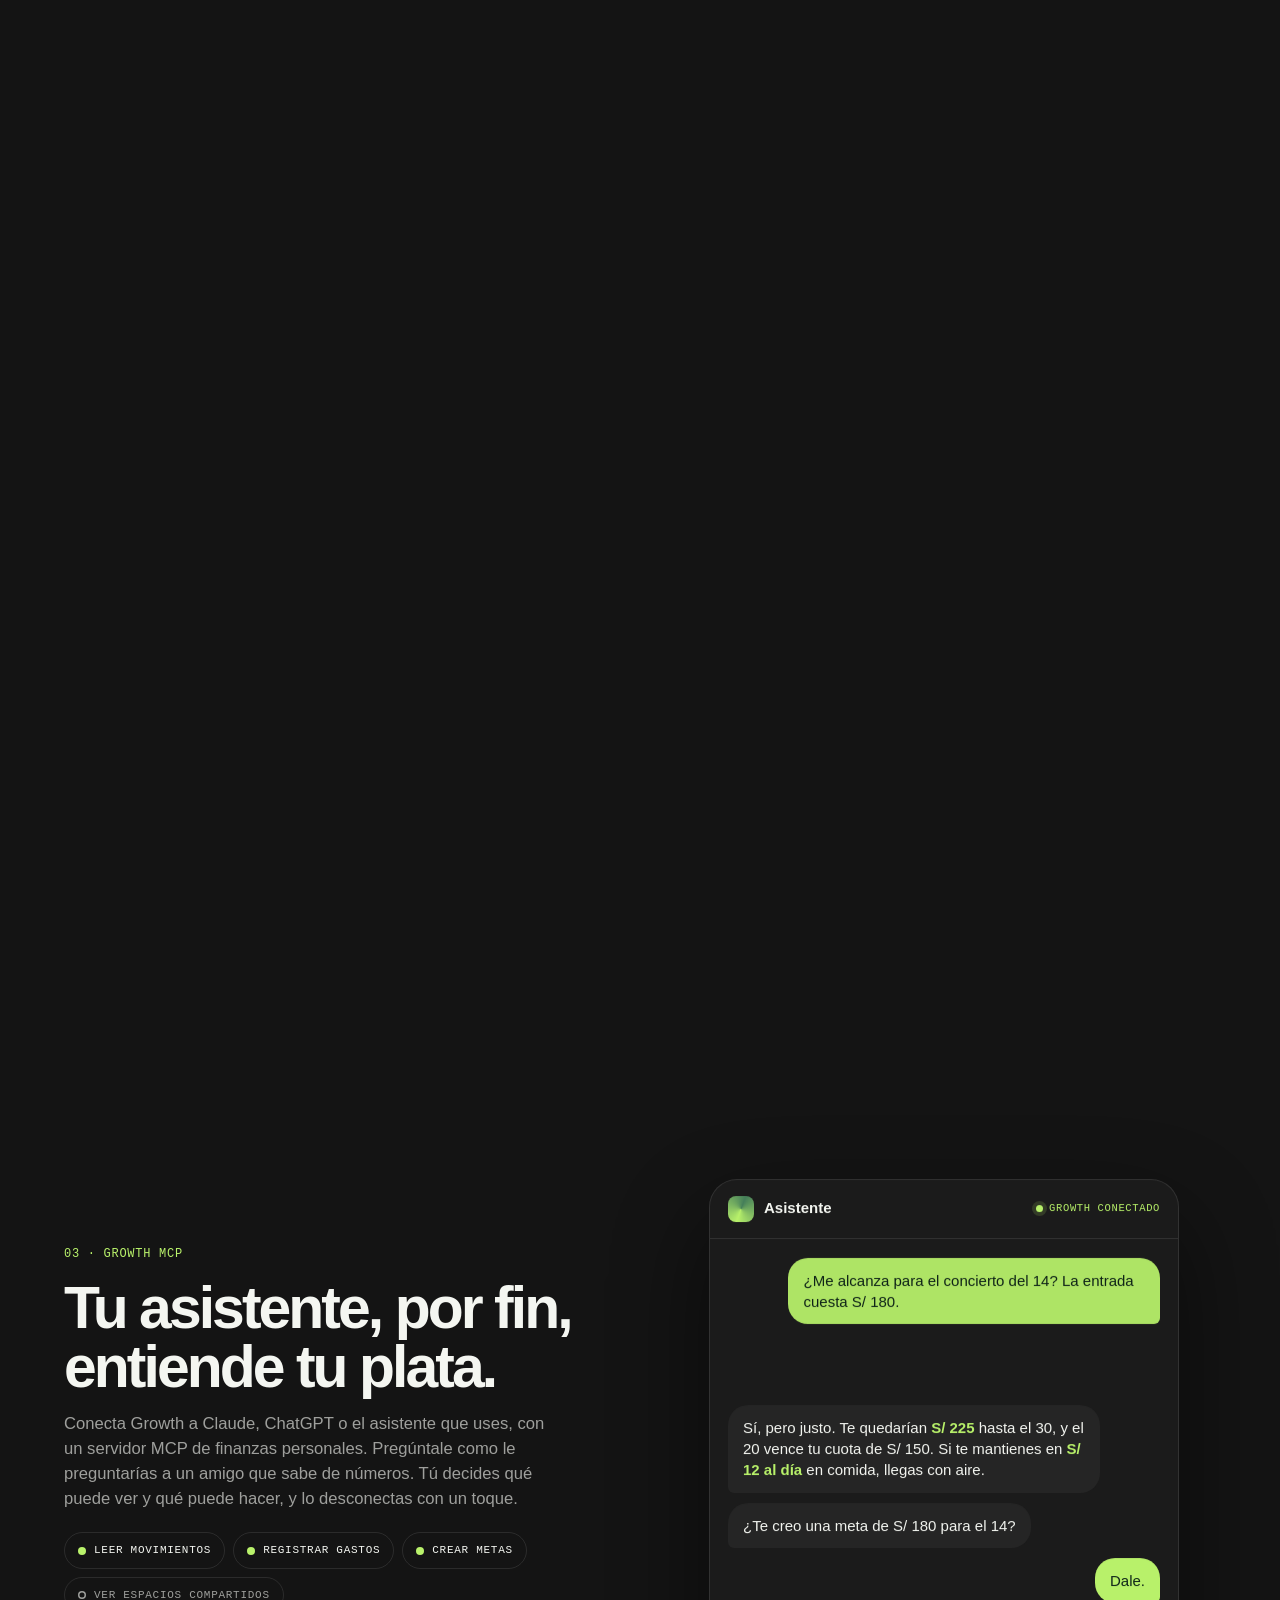
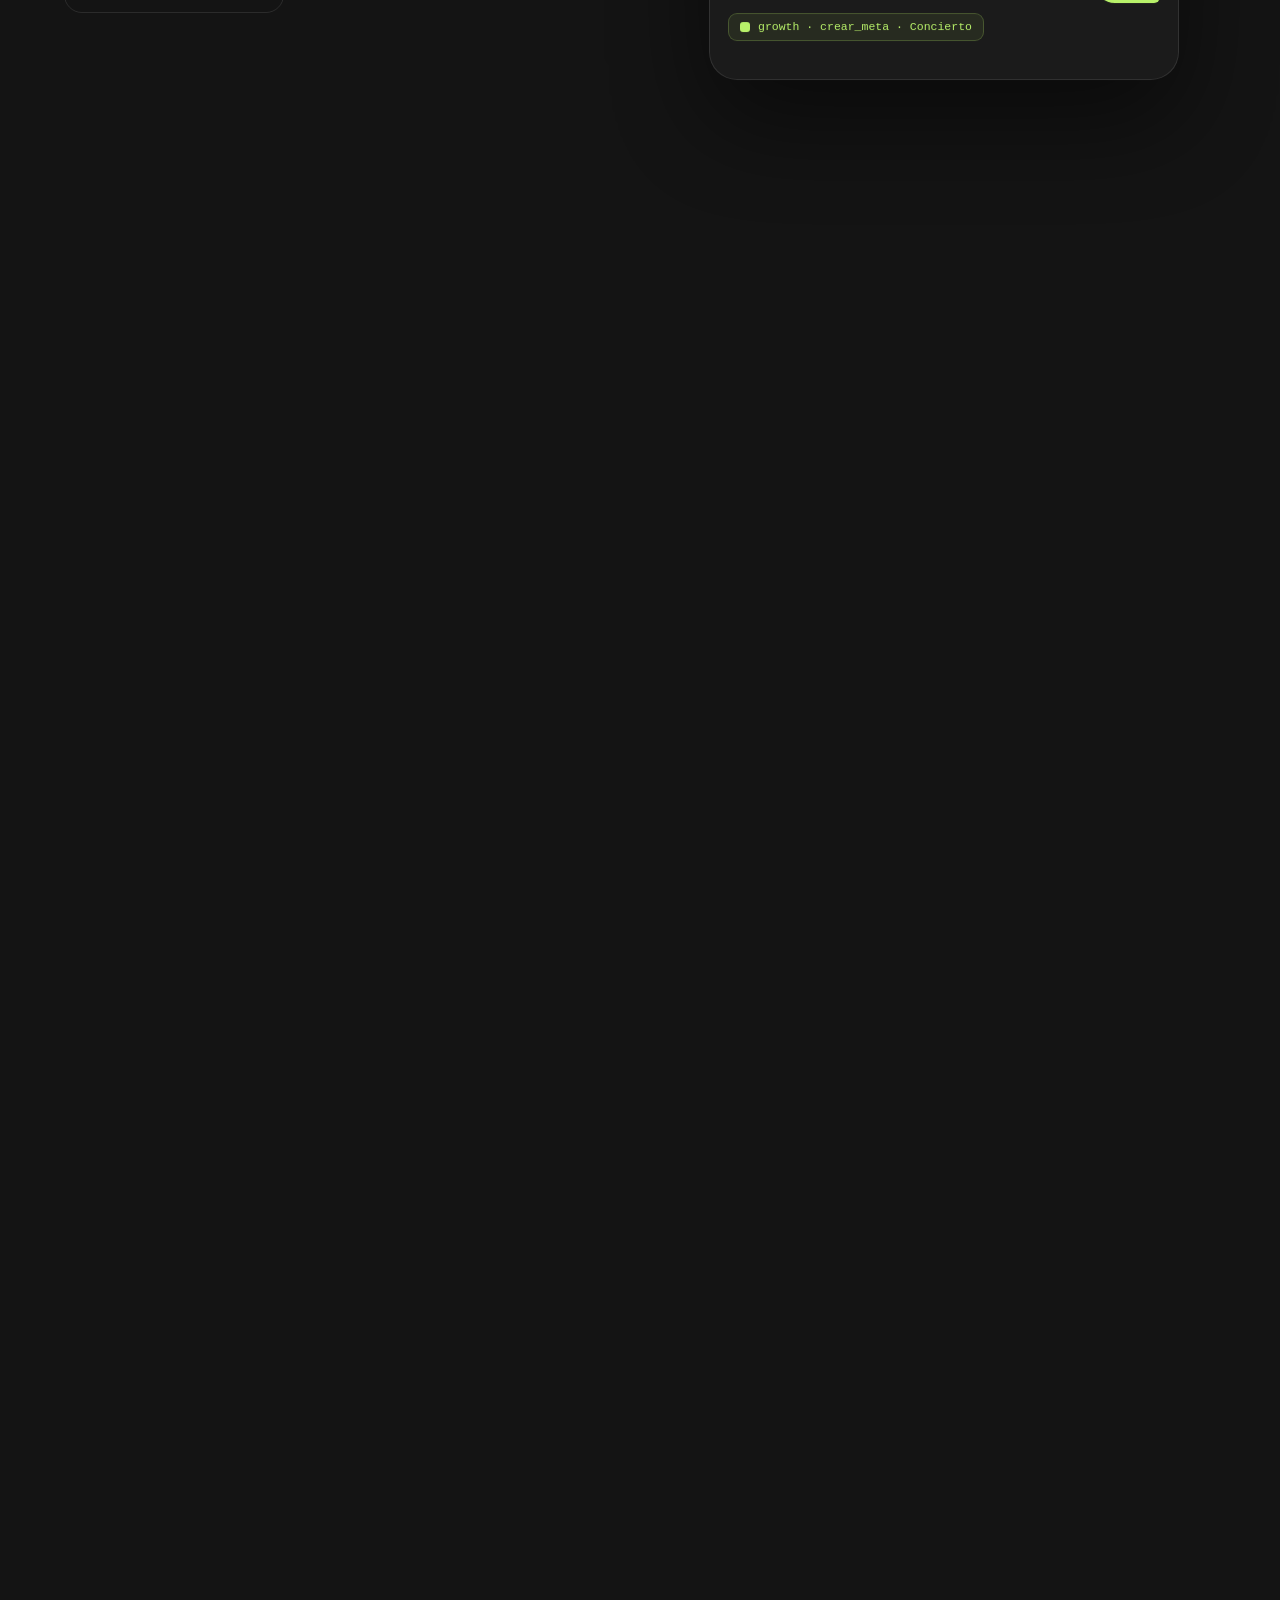
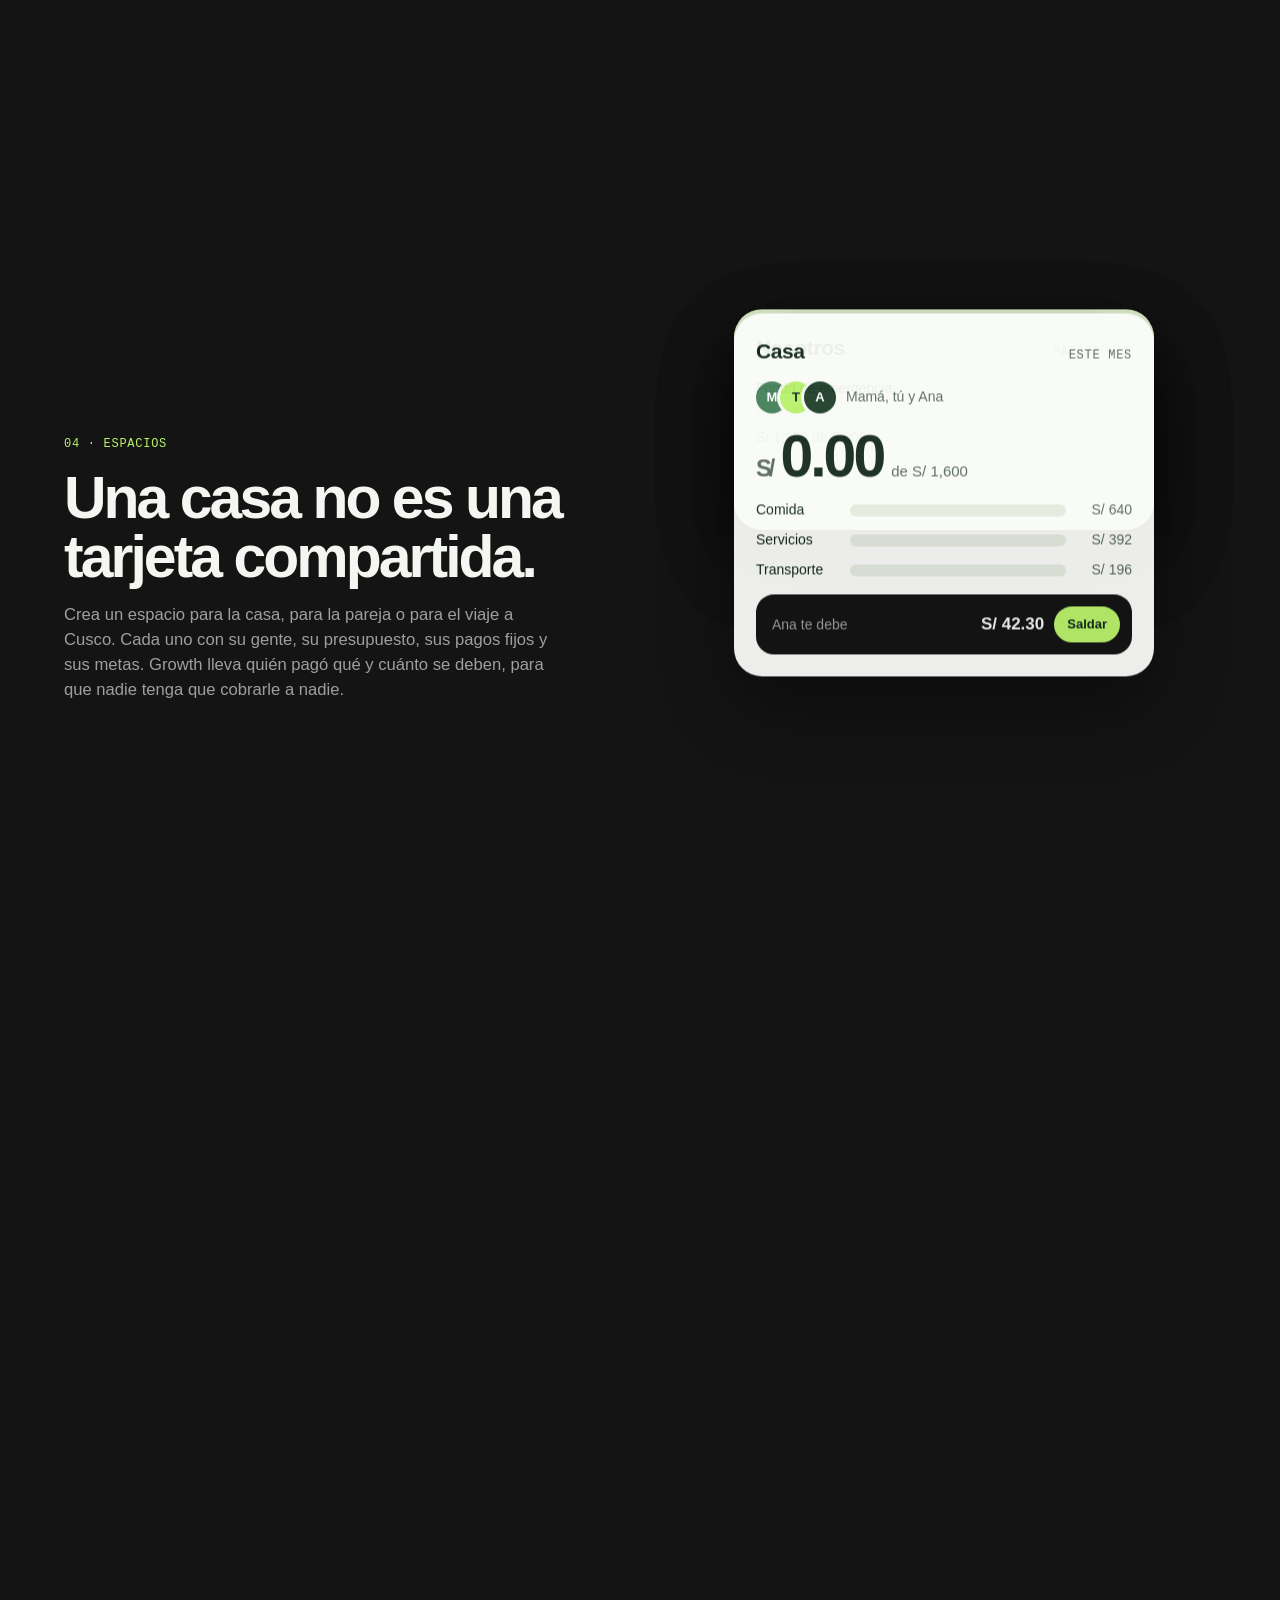
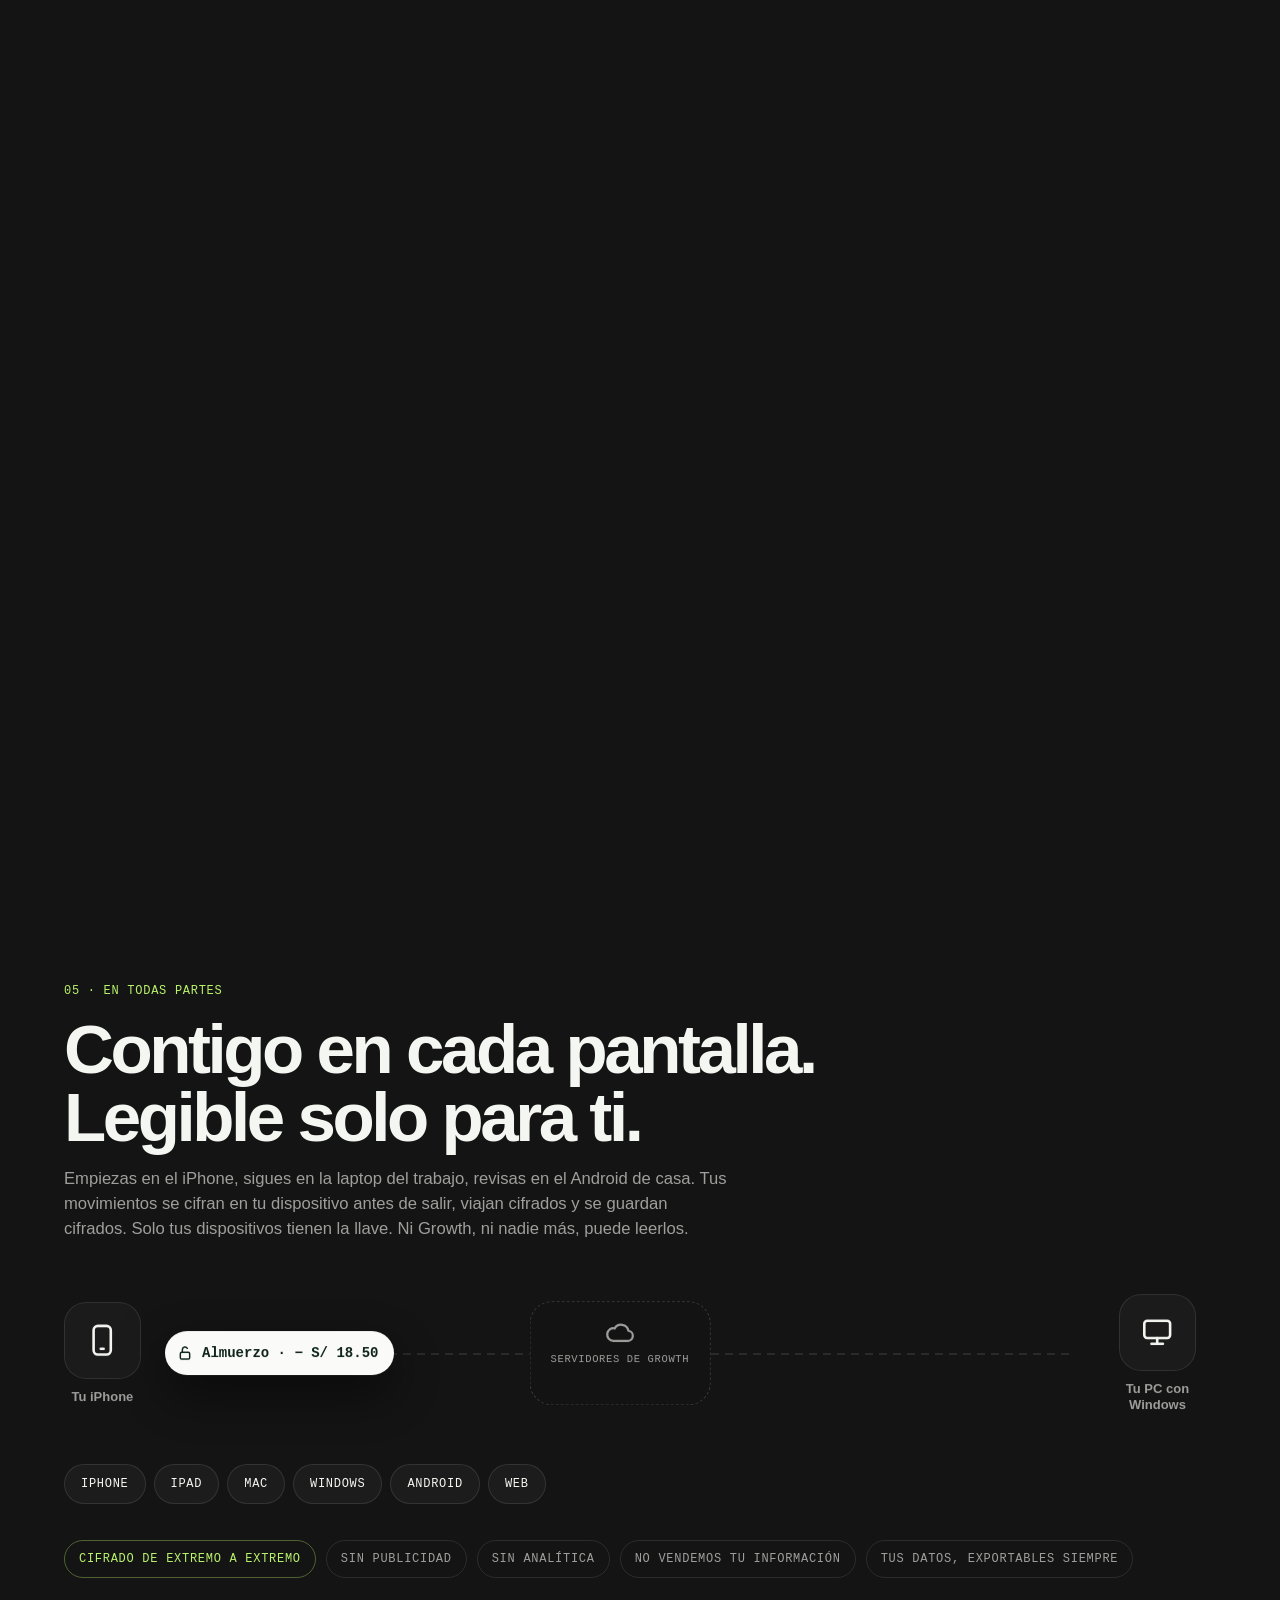
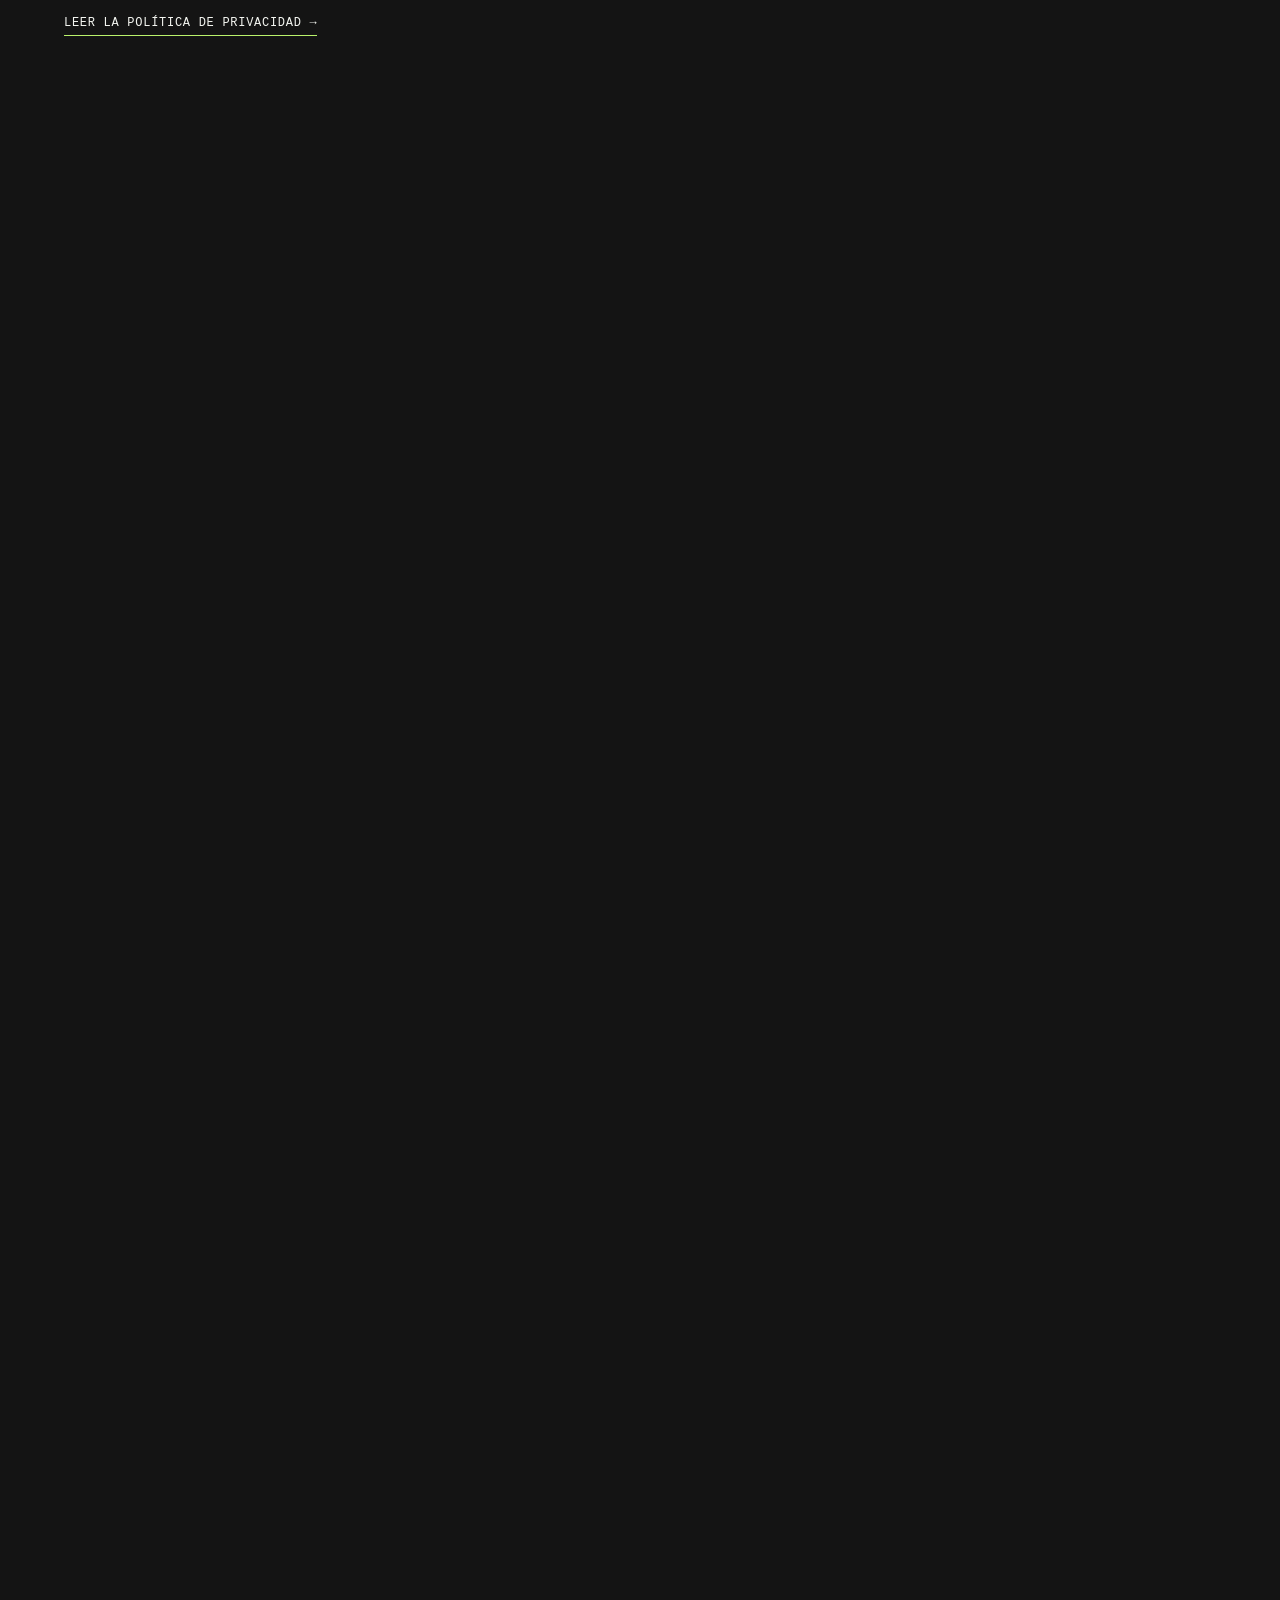
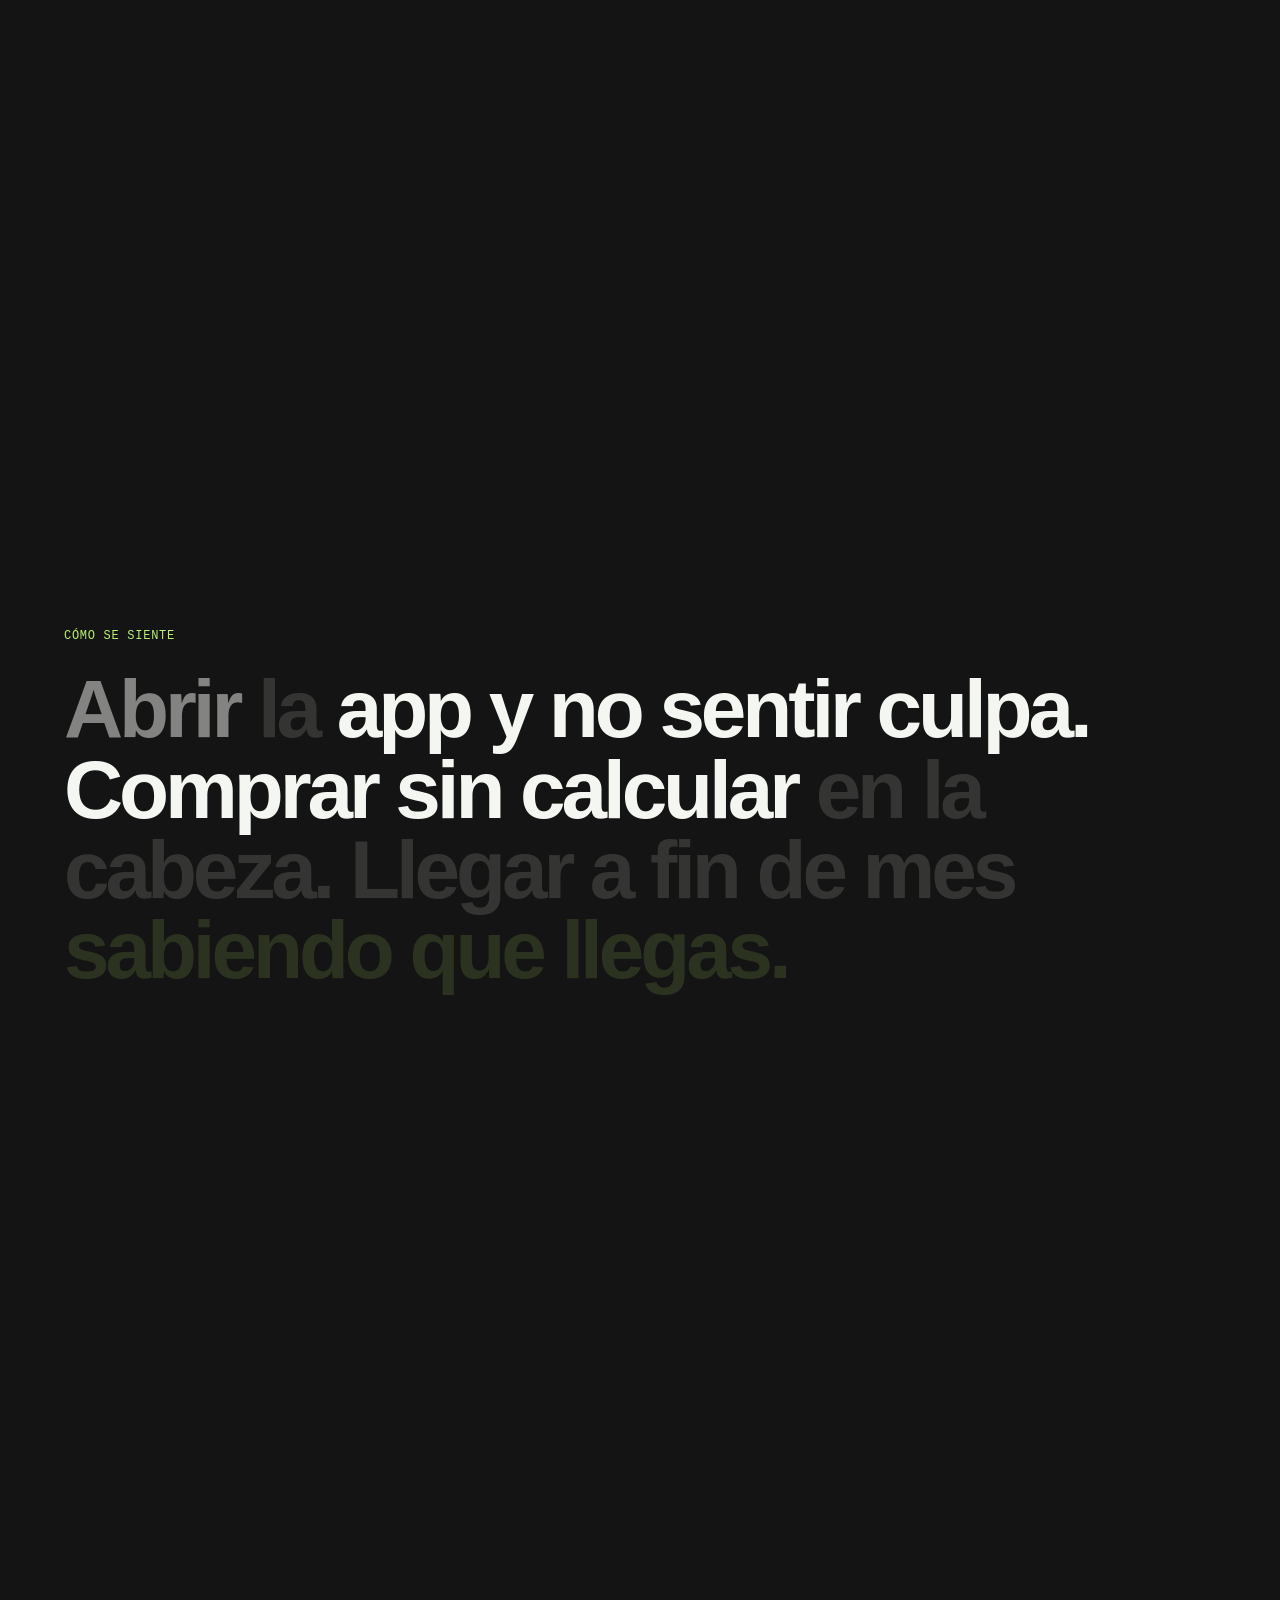
==== commit 7228baf6: "feat: add utopic landing" ====
--- a/index.html
+++ b/index.html
@@ -1,156 +1,276 @@
 <!doctype html>
 <html lang="es">
 <head>
-  <meta charset="utf-8">
-  <meta name="viewport" content="width=device-width,initial-scale=1">
-  <meta name="theme-color" content="#14221b">
-  <meta name="description" content="Growth es una visión de finanzas personales conectadas: tu dinero, tus espacios compartidos y el contexto para tus decisiones. Explora hacia dónde vamos.">
-  <meta property="og:title" content="Growth — Tu vida no cabe en una hoja de gastos.">
-  <meta property="og:description" content="Menos cuentas por hacer. Más vida por vivir. Descubre la visión de Growth.">
-  <meta property="og:image" content="assets/screens/insights.jpg">
-  <title>Growth — Tu vida no cabe en una hoja de gastos.</title>
-  <link rel="icon" href="assets/favicon.png">
-  <link rel="apple-touch-icon" href="assets/apple-touch-icon.png">
-  <link rel="stylesheet" href="assets/styles/vision.css">
-  <script>if(matchMedia("(prefers-reduced-motion: reduce)").matches)document.documentElement.classList.add("reduced-motion")</script>
+<meta charset="utf-8">
+<meta name="viewport" content="width=device-width, initial-scale=1">
+<title>Growth · Tu dinero, por fin en calma</title>
+<meta name="description" content="Growth anota tus gastos solo, te dice cuánto te queda hasta tu próximo ingreso y le responde a tu asistente de IA. En iPhone, Mac, Windows, Android y la web, cifrado de extremo a extremo.">
+<meta name="theme-color" content="#b9f26b">
+<link rel="icon" href="assets/favicon.png">
+<link rel="apple-touch-icon" href="assets/apple-touch-icon.png">
+<meta property="og:title" content="Growth · Tu dinero, por fin en calma">
+<meta property="og:description" content="Anota solo, te dice cuánto te queda y le responde a tu asistente. En todos tus dispositivos, cifrado de extremo a extremo.">
+<meta property="og:image" content="assets/screens/insights.jpg">
+<script>if(matchMedia("(prefers-reduced-motion: reduce)").matches)document.documentElement.classList.add("rm")</script>
+<link rel="stylesheet" href="assets/styles/landing.css">
 </head>
 <body>
-  <a class="skip-link" href="#contenido">Saltar al contenido</a>
-  <header class="site-header">
-    <a class="logo" href="#inicio" aria-label="Growth, volver al inicio"><img src="assets/apple-touch-icon.png" alt="" width="35" height="35"><span>growth<span class="logo-dot">.</span></span></a>
-    <nav class="main-nav" aria-label="Navegación principal">
-      <a href="#historia">La idea</a>
-      <a href="#workspaces">Espacios</a>
-      <a href="#contexto">Contexto</a>
-      <a href="#privacidad">Privacidad</a>
-    </nav>
-    <a class="header-action" href="#futuro">Lo que viene <span aria-hidden="true">↗</span></a>
-  </header>
-
-  <main id="contenido">
-    <section class="hero" id="inicio" aria-labelledby="hero-heading">
-      <div class="hero-grain" aria-hidden="true"></div>
-      <div class="hero-copy">
-        <div class="hero-kicker"><span class="signal"></span> GROWTH / UNA NUEVA FORMA DE LLEVAR TUS FINANZAS</div>
-        <h1 id="hero-heading"><span>Tu vida no cabe</span><span>en una hoja</span><span class="accent">de gastos.</span></h1>
-        <p>Compras, cuentas, planes y personas. Tu dinero está en todas partes. Imaginamos Growth para que todo eso, por fin, tenga sentido junto.</p>
-        <div class="hero-actions"><a class="action action-primary" href="#historia">Descubre la visión <span aria-hidden="true">↗</span></a><a class="action action-ghost" href="#contexto">Ve lo que imaginamos <span aria-hidden="true">↘</span></a></div>
-        <p class="concept-note"><span class="dot"></span> Visión de producto · Algunas experiencias aún están por construir</p>
-      </div>
-      <div class="hero-art" aria-label="Representación conceptual de los movimientos y espacios financieros conectados">
-        <div class="art-halo" aria-hidden="true"></div>
-        <div class="art-card art-card-left" data-depth="-30"><span class="art-caption">ESTA SEMANA</span><span class="art-value">− S/ 248</span><span class="art-sub">Tu día a día</span></div>
-        <div class="art-card art-card-right" data-depth="40"><span class="art-caption"><span class="tiny-dot"></span> CASA</span><span class="art-value">3 personas</span><span class="art-sub">Un mismo espacio</span></div>
-        <div class="art-phone" data-depth="12">
-          <div class="art-phone-top"><span>9:41</span><span>●●●</span></div>
-          <div class="art-phone-content"><div class="art-app-logo"><span class="brand-mark">g.</span><span>Growth</span></div>
-            <span class="art-eyebrow">TU MUNDO, CONECTADO</span><strong>Todo en<br>su lugar<span class="art-period">.</span></strong>
-            <div class="art-wallet"><span>Mis espacios</span><div class="wallet-item"><i class="wallet-icon">↗</i><div><b>Personal</b><small>Tus movimientos</small></div><span>↗</span></div><div class="wallet-item"><i class="wallet-icon light">⌂</i><div><b>Casa</b><small>Compartido con 2</small></div><span>↗</span></div><div class="wallet-item"><i class="wallet-icon pale">✦</i><div><b>Planes</b><small>Lo que viene</small></div><span>↗</span></div></div>
-          </div>
-        </div>
-        <div class="art-card art-card-bottom" data-depth="-22"><span class="art-caption">PRÓXIMO PAGO</span><span class="art-value">En 3 días <span class="tiny-arrow">↗</span></span><span class="art-sub">Nada se te escapa</span></div>
-        <span class="art-orbit orbit-a" aria-hidden="true"></span><span class="art-orbit orbit-b" aria-hidden="true"></span>
-      </div>
-      <div class="hero-index" aria-hidden="true"><span>UN LUGAR PARA TODA TU VIDA FINANCIERA</span><span>G / 01</span></div>
-    </section>
-
-    <section class="friction light-section" id="historia" aria-labelledby="friction-heading">
-      <div class="section-shell">
-        <div class="section-heading">
-          <span class="section-label">EL PROBLEMA</span>
-          <h2 id="friction-heading">Tu dinero no se detiene.<br><em>Tu registro sí.</em></h2>
-          <p>Un café que olvidaste. Un pago que llegó. La cuenta del grupo. Los movimientos siguen sucediendo, incluso cuando no tienes tiempo de ordenarlos.</p>
-        </div>
-        <div class="friction-stage">
-          <div class="fragment-stack" aria-label="Ejemplos de movimientos dispersos">
-            <div class="fragment fragment-one"><span class="frag-icon">☕</span><span><b>Almuerzo del martes</b><small>Tarjeta · Por revisar</small></span><strong>− S/ 28</strong></div>
-            <div class="fragment fragment-two"><span class="frag-icon">⌂</span><span><b>Internet de casa</b><small>Un pago entre tres</small></span><strong>− S/ 99</strong></div>
-            <div class="fragment fragment-three"><span class="frag-icon">↗</span><span><b>Plan del viernes</b><small>Te transfieren después</small></span><strong>− S/ 64</strong></div>
-            <div class="fragment fragment-four"><span class="frag-icon">◷</span><span><b>Suscripción</b><small>Vence pronto</small></span><strong>− S/ 35</strong></div>
-          </div>
-          <div class="stage-arrow" aria-hidden="true"><span>→</span><small>MENOS FRICCIÓN</small></div>
-          <div class="order-panel">
-            <div class="order-head"><span class="order-logo">g.</span><span>Growth</span><span class="order-live"><span class="tiny-dot"></span> En orden</span></div>
-            <h3>No necesitas<br>acordarte de todo.</h3>
-            <p>Captura desde fuentes autorizadas, ordena lo que pueda y te muestra lo que falta confirmar.</p>
-            <div class="review-list"><div><span class="review-check">✓</span><span>Movimientos identificados</span><b>12</b></div><div><span class="review-check">✓</span><span>Pagos recurrentes</span><b>3</b></div><div class="needs-review"><span class="review-check">?</span><span>Necesitan tu revisión</span><b>2</b></div></div>
-            <small class="demo-disclaimer">Escenario ilustrativo de la visión de captura y conciliación. No son datos reales.</small>
-          </div>
-        </div>
-        <p class="story-line">Porque la aplicación que cuida tus finanzas no debería convertirse en otra tarea pendiente.</p>
-      </div>
-    </section>
-
-    <section class="spaces dark-section" id="workspaces" aria-labelledby="spaces-heading">
-      <div class="section-shell">
-        <div class="spaces-intro"><span class="section-label">UNA VIDA, MUCHOS ESPACIOS</span><h2 id="spaces-heading">Hay dinero que es tuyo.<br><span>Y cosas que construyen juntos.</span></h2><p>Un lugar para tus gastos. Otro para tu casa. Otro para ese viaje que están planeando. Cada espacio tiene su propia historia, sin perder la tuya.</p></div>
-        <div class="workspace-demo">
-          <div class="workspace-sidebar">
-            <div class="workspace-head"><span class="workspace-g">g.</span><span>Mis espacios</span><small>CONCEPTO</small></div>
-            <div class="workspace-tabs" role="tablist" aria-label="Explora los espacios de Growth">
-              <button type="button" class="workspace-tab active" role="tab" aria-selected="true" aria-controls="workspace-panel" data-space="personal"><span class="ws-icon">◉</span><span><b>Personal</b><small>Solo tú</small></span><span class="ws-arrow">↗</span></button>
-              <button type="button" class="workspace-tab" role="tab" aria-selected="false" aria-controls="workspace-panel" data-space="casa" tabindex="-1"><span class="ws-icon">⌂</span><span><b>Nuestra casa</b><small>3 miembros</small></span><span class="ws-arrow">↗</span></button>
-              <button type="button" class="workspace-tab" role="tab" aria-selected="false" aria-controls="workspace-panel" data-space="viaje" tabindex="-1"><span class="ws-icon">✳</span><span><b>Viaje al sur</b><small>4 amigos</small></span><span class="ws-arrow">↗</span></button>
+
+<div class="bar">
+  <a class="pill brand" href="./"><img src="assets/apple-touch-icon.png" alt="">Growth</a>
+  <nav class="pill links"><a class="soft" href="#mcp">Asistente</a><a class="soft" href="#espacios">Espacios</a><a href="#cifrado">Privacidad</a></nav>
+</div>
+
+<!-- HERO · la promesa: calma -->
+<header class="hero" id="hero">
+  <i class="grain" aria-hidden="true"></i>
+  <h1 class="hero-title" data-depth="-0.10">
+    <span class="ln"><span>Tu dinero,</span></span>
+    <span class="ln"><span>por fin en calma.</span></span>
+  </h1>
+  <div class="hero-phone" data-depth="0.06">
+    <img src="assets/screens/insights.jpg" alt="Growth en el iPhone: S/ 405.10 te quedan hasta tu próximo ingreso" width="786" height="1704">
+  </div>
+  <span class="tag tag-a" data-depth="-0.22"><b></b>S/ 405.10 hasta el día 30</span>
+  <span class="tag tag-b" data-depth="-0.32"><b></b>Almuerzo · anotado solo</span>
+  <span class="tag tag-c" data-depth="-0.18"><svg viewBox="0 0 24 24" fill="none" stroke="currentColor" stroke-width="2.2" stroke-linecap="round" stroke-linejoin="round" aria-hidden="true"><rect x="5" y="11" width="14" height="10" rx="2"/><path d="M8 11V7a4 4 0 0 1 8 0v4"/></svg>Cifrado de extremo a extremo</span>
+  <svg class="leaf" data-depth="-0.45" viewBox="0 0 64 64" aria-hidden="true"><path d="M8 56C8 28 26 8 58 6c0 30-18 50-46 52z" fill="#2f6b3f"/><path d="M12 54C26 38 38 26 52 12" stroke="#b9f26b" stroke-width="2.4" fill="none" stroke-linecap="round"/></svg>
+  <div class="hero-foot">
+    <p class="lead">Growth anota por ti, te dice cuánto te queda de verdad y le responde a tu asistente. En todos tus dispositivos. Legible solo para ti.</p>
+    <div class="cta">
+      <a class="btn btn-store soon" data-link="appStore" href="#">
+        <svg viewBox="0 0 24 24" fill="currentColor" aria-hidden="true"><path d="M16.37 12.6c-.02-2.2 1.8-3.26 1.88-3.31-1.03-1.5-2.62-1.7-3.18-1.73-1.35-.14-2.64.8-3.33.8-.69 0-1.75-.78-2.88-.76-1.48.02-2.85.86-3.61 2.19-1.54 2.67-.39 6.62 1.11 8.79.73 1.06 1.6 2.25 2.75 2.2 1.1-.04 1.52-.71 2.85-.71 1.33 0 1.7.71 2.87.69 1.19-.02 1.94-1.08 2.66-2.14.84-1.23 1.19-2.42 1.21-2.48-.03-.01-2.32-.89-2.33-3.54zM14.18 6.13c.61-.74 1.02-1.76.91-2.78-.88.04-1.94.59-2.57 1.32-.56.65-1.06 1.69-.93 2.69.98.08 1.98-.5 2.59-1.23z"/></svg>
+        <span data-label>Muy pronto en el App Store</span>
+      </a>
+      <a class="btn btn-ghost" href="#todas-partes">Todas las plataformas</a>
+    </div>
+  </div>
+  <span class="cue mono" aria-hidden="true">Scroll <i></i></span>
+</header>
+
+<main class="sheet">
+
+  <!-- MANIFIESTO · el giro: la app trabaja, tú vives -->
+  <section class="manifesto" aria-label="Manifiesto">
+    <div class="manifesto-stage">
+      <span class="mono eyebrow">Lo que cambia</span>
+      <p class="big-words" data-words data-accent="4">Las demás apps te piden que anotes, ordenes y revises. Growth hace al revés: trabaja mientras tú vives.</p>
+    </div>
+  </section>
+
+  <!-- 01 · Captura sola -->
+  <section class="scene capture" id="captura" aria-labelledby="t1">
+    <div class="stage">
+      <div class="copy">
+        <span class="mono eyebrow">01 · Captura sola</span>
+        <h2 id="t1">No anotas nada. Growth ya lo sabe.</h2>
+        <p>Pagas con el iPhone, te llega el aviso del banco, compras desde tu Android. Growth lo convierte en movimientos, con su categoría y su cuenta. Lo dudoso te espera en Pendientes: nada se inventa.</p>
+      </div>
+      <div class="visual">
+        <div class="mv" aria-hidden="true">
+          <div class="notifs">
+            <div class="notif" data-notif><i class="src a"><svg viewBox="0 0 24 24" fill="currentColor"><path d="M16.37 12.6c-.02-2.2 1.8-3.26 1.88-3.31-1.03-1.5-2.62-1.7-3.18-1.73-1.35-.14-2.64.8-3.33.8-.69 0-1.75-.78-2.88-.76-1.48.02-2.85.86-3.61 2.19-1.54 2.67-.39 6.62 1.11 8.79.73 1.06 1.6 2.25 2.75 2.2 1.1-.04 1.52-.71 2.85-.71 1.33 0 1.7.71 2.87.69 1.19-.02 1.94-1.08 2.66-2.14.84-1.23 1.19-2.42 1.21-2.48-.03-.01-2.32-.89-2.33-3.54zM14.18 6.13c.61-.74 1.02-1.76.91-2.78-.88.04-1.94.59-2.57 1.32-.56.65-1.06 1.69-.93 2.69.98.08 1.98-.5 2.59-1.23z"/></svg></i><div><span class="mono">Apple Pay</span><b>Café del barrio</b></div><em>S/ 12.00</em></div>
+            <div class="notif" data-notif><i class="src b"><svg viewBox="0 0 24 24" fill="none" stroke="currentColor" stroke-width="2" stroke-linecap="round" stroke-linejoin="round"><path d="M3 10l9-6 9 6M5 10v9M19 10v9M9 10v9M15 10v9M3 21h18"/></svg></i><div><span class="mono">Aviso de tu banco</span><b>Compra aprobada · Farmacia</b></div><em>S/ 36.40</em></div>
+            <div class="notif" data-notif><i class="src c"><svg viewBox="0 0 24 24" fill="none" stroke="currentColor" stroke-width="2" stroke-linecap="round" stroke-linejoin="round"><rect x="6" y="2" width="12" height="20" rx="3"/><path d="M11 18h2"/></svg></i><div><span class="mono">Android · Google Wallet</span><b>Almuerzo</b></div><em>S/ 18.50</em></div>
+          </div>
+          <div class="mv-card">
+            <div class="mv-head"><b>Movimientos</b><span class="mono">Hoy · sin tocar nada</span></div>
+            <div class="mv-list">
+              <div class="mv-row new" data-cap="2"><i class="dot a"><svg viewBox="0 0 24 24" fill="none" stroke="currentColor" stroke-width="1.8" stroke-linecap="round" stroke-linejoin="round"><path d="M7 3v8M5 3v5a2 2 0 0 0 4 0V3M7 11v10M17 3c-2 2-3 5-3 8h3v10"/></svg></i><div><b>Almuerzo</b><span>Comida · anotado solo</span></div><em>− S/ 18.50</em></div>
+              <div class="mv-row" data-cap="1"><i class="dot b"><svg viewBox="0 0 24 24" fill="none" stroke="currentColor" stroke-width="1.8" stroke-linecap="round" stroke-linejoin="round"><path d="M10 3h4v7h7v4h-7v7h-4v-7H3v-4h7z"/></svg></i><div><b>Farmacia</b><span>Salud · anotado solo</span></div><em>− S/ 36.40</em></div>
+              <div class="mv-row" data-cap="0"><i class="dot c"><svg viewBox="0 0 24 24" fill="none" stroke="currentColor" stroke-width="1.8" stroke-linecap="round" stroke-linejoin="round"><path d="M4 9h13v5a6 6 0 0 1-6 6h-1a6 6 0 0 1-6-6V9zM17 11h1.5a2.5 2.5 0 0 1 0 5H17M8 3v3M12 3v3"/></svg></i><div><b>Café del barrio</b><span>Salidas · anotado solo</span></div><em>− S/ 12.00</em></div>
+              <div class="mv-row" data-cap="-1"><i class="dot d"><svg viewBox="0 0 24 24" fill="none" stroke="currentColor" stroke-width="1.8" stroke-linecap="round" stroke-linejoin="round"><rect x="3" y="7" width="18" height="12" rx="2"/><path d="M3 11h18"/></svg></i><div><b>Sueldo</b><span>Ingreso</span></div><em class="plus">+ S/ 2,500</em></div>
             </div>
-            <div class="workspace-sidefoot"><span class="online-circle"></span> Un lugar. Distintas formas de vivir.</div>
-          </div>
-          <div class="workspace-panel" id="workspace-panel" role="tabpanel" aria-live="polite" tabindex="0">
-            <div class="workspace-panel-top"><span class="workspace-breadcrumb">MI GROWTH <span> / </span> <b data-ws-breadcrumb>Personal</b></span><span class="workspace-avatars" data-ws-avatars>A</span></div>
-            <span class="workspace-micro" data-ws-eyebrow>TU PANORAMA</span>
-            <h3 data-ws-title>Tu dinero, a tu manera.</h3>
-            <div class="workspace-metrics"><div><small data-ws-label1>Gastos del mes</small><strong data-ws-value1>S/ 1,840</strong></div><div><small data-ws-label2>Próximo compromiso</small><strong data-ws-value2>S/ 180</strong></div></div>
-            <div class="workspace-activity"><span>ACTIVIDAD RECIENTE</span><div class="activity-row"><i>↗</i><span data-ws-activity1>Compra en supermercado</span><strong data-ws-amount1>− S/ 83</strong></div><div class="activity-row"><i>↗</i><span data-ws-activity2>Almuerzo</span><strong data-ws-amount2>− S/ 29</strong></div></div>
-            <div class="ws-insight"><span class="ws-insight-star">✳</span><p data-ws-insight>Una sola vista para saber qué está pasando con tu dinero.</p></div>
-            <small class="demo-disclaimer">Demostración interactiva con datos ficticios. Workspaces avanzados forman parte de la visión futura.</small>
-          </div>
-        </div>
-      </div>
-    </section>
-
-    <section class="context light-section" id="contexto" aria-labelledby="context-heading">
-      <div class="context-top"><span class="section-label">EL GRAN CAMBIO</span><p>De tener datos a poder hacer algo con ellos.</p></div>
-      <div class="section-shell context-shell">
-        <div class="context-copy"><h2 id="context-heading">Tu asistente ya entiende tus palabras.<br><em>¿Y si también entendiera tu dinero?</em></h2><p>Imagina que tu contexto financiero viaja contigo a las herramientas que ya usas. Tú decides qué pueden consultar. Ellas te ayudan a pensar mejor.</p><div class="context-connector"><span class="connector-icon">✳</span><div><strong>Growth como contexto financiero</strong><span>Una visión de integraciones seguras mediante MCP</span></div></div></div>
-        <div class="context-experience" aria-label="Demostración conceptual de asistente con contexto autorizado">
-          <div class="chat-top"><span class="chat-symbol">✻</span><div><b>Tu asistente</b><small>Conectado a Growth · Demo</small></div><span class="chat-status">● Autorizado</span></div>
-          <div class="chat-query"><span class="chat-avatar">TÚ</span><p data-chat-question>¿Podemos mudarnos el próximo año sin dejar de ahorrar?</p></div>
-          <div class="permissions-strip"><span class="permission-lock">♙</span><span>CONTEXTO AUTORIZADO</span><span data-chat-scopes>Ingresos · Pagos fijos · Metas</span></div>
-          <div class="chat-answer"><span class="chat-answer-mark">g.</span><div><span class="chat-answer-label">GROWTH / CONTEXTO</span><p data-chat-answer>Puedo ayudarte a comparar cómo cambiarían tus gastos recurrentes y tus metas de ahorro en distintos escenarios de mudanza.</p><div class="chat-evidence"><span class="evidence-dot"></span><span data-chat-evidence>Solo consultaría la información que autorizaste.</span></div></div></div>
-          <div class="prompt-picker"><span>PRUEBA UNA PREGUNTA</span><div class="prompt-row"><button type="button" class="prompt-choice active" data-prompt="mudanza" aria-pressed="true">Mudarnos ↗</button><button type="button" class="prompt-choice" data-prompt="viaje" aria-pressed="false">Viajar ↗</button><button type="button" class="prompt-choice" data-prompt="revision" aria-pressed="false">Ponerme al día ↗</button></div></div>
-        </div>
-      </div>
-      <div class="context-bottom"><span>NO OTRO CHAT DE FINANZAS.</span><strong>Tu contexto, donde lo necesites.</strong><small>Simulación con información ficticia. La integración MCP y estos flujos son una propuesta de futuro, no funciones disponibles.</small></div>
-    </section>
-
-    <section class="privacy dark-section" id="privacidad" aria-labelledby="privacy-heading">
-      <div class="section-shell privacy-shell">
-        <div class="privacy-copy"><span class="section-label">CONFIANZA ANTES QUE TODO</span><h2 id="privacy-heading">Compartir una cuenta no significa compartir tu vida entera.</h2><p>En la visión de Growth, cada espacio tiene límites claros. Tus ingresos personales son tuyos. Los gastos de casa son del grupo. Y un asistente solo accede a lo que autorizas.</p><a href="privacy/" class="inline-link">Conoce nuestra política actual de privacidad <span aria-hidden="true">↗</span></a></div>
-        <div class="privacy-demo">
-          <div class="privacy-demo-head"><span>CONTROL DE ACCESO</span><span>VISTA CONCEPTUAL</span></div>
-          <div class="privacy-identity"><div class="identity-avatar">A</div><div><b>Almendra</b><span>Miembro del workspace Casa</span></div><span class="identity-badge">Invitada</span></div>
-          <div class="privacy-item"><div><strong>Gastos de casa</strong><small>Compartidos con el espacio</small></div><span class="access-status yes">Visible <span>✓</span></span></div>
-          <div class="privacy-item"><div><strong>Mi sueldo personal</strong><small>Fuera de este espacio</small></div><span class="access-status no">Privado <span>⏣</span></span></div>
-          <div class="privacy-item"><div><strong>Mis otras cuentas</strong><small>No se comparten automáticamente</small></div><span class="access-status no">Privado <span>⏣</span></span></div>
-          <div class="privacy-foot"><span class="privacy-shield">◈</span><p>Privacidad por diseño. Cifrado, autorización y permisos deben avanzar juntos.</p></div>
-          <small class="demo-disclaimer">Ejemplo de controles propuestos, no una representación de permisos ya implementados.</small>
-        </div>
-      </div>
-    </section>
-
-    <section class="everywhere light-section" id="dispositivos" aria-labelledby="devices-heading">
-      <div class="section-shell devices-layout"><div class="devices-copy"><span class="section-label">SIN CAMBIAR DE CONTEXTO</span><h2 id="devices-heading">Tu vida no se queda en un dispositivo.</h2><p>Empiezas algo en tu teléfono. Lo continúas en tu computadora. Growth debería sentirse como un mismo espacio, estés donde estés.</p><div class="platform-grid"><span>iPhone <b>BASE ACTUAL</b></span><span>Mac <b>BASE ACTUAL</b></span><span>Web <b>VISIÓN</b></span><span>Android <b>VISIÓN</b></span><span>Windows <b>VISIÓN</b></span></div><p class="devices-note">Sincronización cifrada y experiencias consistentes son la base. Las plataformas futuras aún no están disponibles.</p></div><div class="devices-visual"><div class="device-desktop"><div class="desktop-bar"><span>● ● ●</span><span>growth / mac</span></div><img src="assets/screens/mac-link.jpg" alt="Captura real de Growth para Mac: vinculación mediante el teléfono" loading="lazy" width="1336" height="864"></div><div class="device-mobile"><img src="assets/screens/insights.jpg" alt="Captura real de Insights en Growth para iPhone" loading="lazy" width="786" height="1704"></div><div class="devices-caption">UNA VIDA FINANCIERA. DIFERENTES PANTALLAS.</div></div></div>
-    </section>
-
-    <section class="future dark-section" id="futuro" aria-labelledby="future-heading">
-      <div class="section-shell future-shell"><div><span class="section-label">VISIÓN Y REALIDAD</span><h2 id="future-heading">El futuro se construye.<br><span>Con los pies en la tierra.</span></h2><p>Esta landing explora la experiencia que queremos alcanzar. No confunde una visión con una funcionalidad que ya puedes descargar.</p></div><div class="future-columns"><div class="future-column"><span class="future-column-label"><span class="status-dot"></span> BASE DE PRODUCTO ACTUAL</span><h3>Lo que ya estamos construyendo.</h3><ul><li>Registro de movimientos y categorías</li><li>Pagos recurrentes, presupuestos y metas</li><li>Atajos configurables para compras compatibles</li><li>Espacios compartidos básicos e iCloud</li><li>Growth Sync con cifrado</li></ul><small>La publicación de las aplicaciones sigue pendiente.</small></div><div class="future-column future-next"><span class="future-column-label"><span class="status-dot"></span> LA VISIÓN A FUTURO</span><h3>Lo que queremos hacer posible.</h3><ul><li>Captura, importación y conciliación más completas</li><li>Workspaces con repartos y permisos granulares</li><li>Contexto financiero para asistentes mediante MCP</li><li>Escenarios y decisiones financieras</li><li>Web, Windows y Android</li></ul><small>Conceptos sujetos a diseño, validación e implementación.</small></div></div></div>
-    </section>
-
-    <section class="closing" aria-labelledby="closing-heading"><div class="closing-inner"><span class="closing-label">GROWTH / EL SIGUIENTE CAPÍTULO</span><h2 id="closing-heading">Menos cuentas<br>por hacer.<br><em>Más vida por vivir.</em></h2><p>Estamos construyendo un lugar para tu dinero, tus personas y tus planes. Uno que crezca contigo.</p><div class="closing-actions"><a class="action action-dark" href="https://github.com/jahazielgg/growth-web" target="_blank" rel="noopener noreferrer">Seguir el desarrollo <span aria-hidden="true">↗</span></a><a class="action action-underline" href="#inicio">Volver al inicio ↑</a></div><div class="closing-bottom"><span>growth.</span><span>HECHO PARA LA VIDA REAL</span></div></div></section>
-  </main>
-  <footer class="site-footer"><span>© 2026 Growth</span><span>Prototipo de visión · Demostraciones ilustrativas</span><a href="privacy/">Privacidad ↗</a></footer>
-  <script src="assets/scripts/vendor/gsap.min.js" defer></script>
-  <script src="assets/scripts/vendor/ScrollTrigger.min.js" defer></script>
-  <script src="assets/scripts/vendor/lenis.min.js" defer></script>
-  <script src="assets/scripts/vision.js" defer></script>
+          </div>
+        </div>
+      </div>
+    </div>
+  </section>
+
+  <!-- 02 · ¿Me alcanza? -->
+  <section class="scene runway" id="alcanza" aria-labelledby="t2">
+    <div class="stage">
+      <div class="copy">
+        <span class="mono eyebrow">02 · Lo que de verdad te queda</span>
+        <h2 id="t2">Tu saldo te miente un poco.</h2>
+        <p>Growth resta lo que ya viene, el alquiler, la cuota, Netflix, y te dice cuánto te queda hasta que vuelvas a cobrar. Antes de comprar, pregúntale.</p>
+        <div class="sim" aria-labelledby="simlabel">
+          <span class="mono" id="simlabel">¿Me lo puedo permitir?</span>
+          <div class="sim-num"><small>S/</small><span data-sim-num aria-live="polite">405.10</span></div>
+          <div class="sim-verdict" data-verdict aria-live="polite">Te quedan 18 días hasta tu próximo ingreso.</div>
+          <div class="sim-chips" role="group" aria-label="Simula una compra">
+            <button type="button" class="on" data-cost="0" data-say="Te quedan 18 días hasta tu próximo ingreso." aria-pressed="true">Nada</button>
+            <button type="button" data-cost="12" data-say="Sin problema. Ni lo vas a notar." aria-pressed="false">Café · S/ 12</button>
+            <button type="button" data-cost="180" data-say="Sí, pero justo: S/ 12 al día hasta el 30." aria-pressed="false">Concierto · S/ 180</button>
+            <button type="button" data-cost="460" data-say="Hoy no. Te faltarían S/ 54.90 antes de cobrar." aria-pressed="false">Zapatillas · S/ 460</button>
+          </div>
+          <div class="timeline" aria-hidden="true">
+            <div class="tl-track"><i class="tl-fill" data-tl-fill></i></div>
+            <span class="tl-pt" style="--x:0%"><b>Hoy</b></span>
+            <span class="tl-pt pay" style="--x:24%"><b>Netflix</b></span>
+            <span class="tl-pt pay" style="--x:44%"><b>Cuota</b></span>
+            <span class="tl-pt pay" style="--x:72%"><b>Luz</b></span>
+            <span class="tl-pt in" style="--x:100%"><b>Cobras</b></span>
+          </div>
+          <small class="sim-note">Ejemplo ilustrativo, no es una cuenta real.</small>
+        </div>
+      </div>
+      <div class="visual">
+        <div class="shot-phone" data-shot><img src="assets/screens/insights.jpg" alt="Growth: lo que te queda hasta tu próximo ingreso y el pago que viene" width="786" height="1704" loading="lazy"></div>
+      </div>
+    </div>
+  </section>
+
+  <!-- 03 · Growth MCP -->
+  <section class="scene mcp" id="mcp" aria-labelledby="t3">
+    <div class="stage">
+      <div class="copy">
+        <span class="mono eyebrow">03 · Growth MCP</span>
+        <h2 id="t3">Tu asistente, por fin, entiende tu plata.</h2>
+        <p>Conecta Growth a Claude, ChatGPT o el asistente que uses, con un servidor MCP de finanzas personales. Pregúntale como le preguntarías a un amigo que sabe de números. Tú decides qué puede ver y qué puede hacer, y lo desconectas con un toque.</p>
+        <ul class="scopes mono" aria-label="Permisos del asistente">
+          <li class="ok">Leer movimientos</li>
+          <li class="ok">Registrar gastos</li>
+          <li class="ok">Crear metas</li>
+          <li class="no">Ver espacios compartidos</li>
+        </ul>
+      </div>
+      <div class="visual">
+        <div class="chat" aria-hidden="true">
+          <div class="chat-head"><i></i><b>Asistente</b><span class="mono">Growth conectado</span></div>
+          <div class="chat-body">
+            <div class="msg me" data-msg>¿Me alcanza para el concierto del 14? La entrada cuesta S/ 180.</div>
+            <div class="tools" data-msg>
+              <span class="tool"><i></i>growth · hasta_proximo_ingreso</span>
+              <span class="tool"><i></i>growth · pagos_proximos</span>
+            </div>
+            <div class="msg ai" data-msg>Sí, pero justo. Te quedarían <b>S/ 225</b> hasta el 30, y el 20 vence tu cuota de S/ 150. Si te mantienes en <b>S/ 12 al día</b> en comida, llegas con aire.</div>
+            <div class="msg ai" data-msg>¿Te creo una meta de S/ 180 para el 14?</div>
+            <div class="msg me" data-msg>Dale.</div>
+            <div class="tools" data-msg><span class="tool done"><i></i>growth · crear_meta · Concierto</span></div>
+          </div>
+        </div>
+      </div>
+    </div>
+  </section>
+
+  <!-- 04 · Espacios -->
+  <section class="scene spaces" id="espacios" aria-labelledby="t4">
+    <div class="stage">
+      <div class="copy">
+        <span class="mono eyebrow">04 · Espacios</span>
+        <h2 id="t4">Una casa no es una tarjeta compartida.</h2>
+        <p>Crea un espacio para la casa, para la pareja o para el viaje a Cusco. Cada uno con su gente, su presupuesto, sus pagos fijos y sus metas. Growth lleva quién pagó qué y cuánto se deben, para que nadie tenga que cobrarle a nadie.</p>
+      </div>
+      <div class="visual">
+        <div class="deck" aria-hidden="true">
+          <article class="space s3" data-space>
+            <header><b>Cusco 2027</b><span class="mono">Viaje · 4</span></header>
+            <div class="sp-goal"><span>Meta del grupo</span><div class="hb-t"><i style="--w:62%"></i></div><em>S/ 3,100 de 5,000</em></div>
+          </article>
+          <article class="space s2" data-space>
+            <header><b>Nosotros</b><span class="mono">Pareja · 2</span></header>
+            <div class="sp-goal"><span>Fondo de emergencia</span><div class="hb-t"><i style="--w:38%"></i></div><em>S/ 1,900 de 5,000</em></div>
+          </article>
+          <article class="space s1" data-space>
+            <header><b>Casa</b><span class="mono">Este mes</span></header>
+            <div class="sp-people"><i class="av a">M</i><i class="av b">T</i><i class="av c">A</i><span>Mamá, tú y Ana</span></div>
+            <div class="sp-total"><small>S/</small><span data-home-total>1,228.00</span><em>de S/ 1,600</em></div>
+            <div class="home-bars">
+              <div class="hb"><span>Comida</span><div class="hb-t"><i style="--w:72%"></i></div><em>S/ 640</em></div>
+              <div class="hb"><span>Servicios</span><div class="hb-t"><i style="--w:44%"></i></div><em>S/ 392</em></div>
+              <div class="hb"><span>Transporte</span><div class="hb-t"><i style="--w:22%"></i></div><em>S/ 196</em></div>
+            </div>
+            <div class="settle"><span>Ana te debe</span><b>S/ 42.30</b><em>Saldar</em></div>
+          </article>
+        </div>
+      </div>
+    </div>
+  </section>
+
+  <!-- 05 · En todas partes, cifrado (momento firma) -->
+  <section class="e2e" id="cifrado" aria-labelledby="t5">
+    <div class="e2e-stage">
+      <div class="e2e-copy" id="todas-partes">
+        <span class="mono eyebrow">05 · En todas partes</span>
+        <h2 id="t5">Contigo en cada pantalla. Legible solo para ti.</h2>
+        <p>Empiezas en el iPhone, sigues en la laptop del trabajo, revisas en el Android de casa. Tus movimientos se cifran en tu dispositivo antes de salir, viajan cifrados y se guardan cifrados. Solo tus dispositivos tienen la llave. Ni Growth, ni nadie más, puede leerlos.</p>
+      </div>
+      <div class="wire" aria-hidden="true">
+        <div class="node from"><span class="dev"><svg viewBox="0 0 24 24" fill="none" stroke="currentColor" stroke-width="1.8" stroke-linecap="round" stroke-linejoin="round"><rect x="6" y="2" width="12" height="20" rx="3"/><path d="M11 18h2"/></svg></span><b>Tu iPhone</b></div>
+        <div class="track" data-track>
+          <i class="rail"></i>
+          <div class="cloud"><svg viewBox="0 0 24 24" fill="none" stroke="currentColor" stroke-width="1.8" stroke-linecap="round" stroke-linejoin="round"><path d="M7 18a5 5 0 1 1 1-9.9A6 6 0 0 1 19 10a4 4 0 0 1-1 8H7z"/></svg><span class="mono">Servidores de Growth</span><em class="mono">no pueden leer esto</em></div>
+          <div class="packet" data-packet><svg class="lock" viewBox="0 0 24 24" fill="none" stroke="currentColor" stroke-width="2.2" stroke-linecap="round" stroke-linejoin="round"><rect x="5" y="11" width="14" height="10" rx="2"/><path data-shackle d="M8 11V7a4 4 0 0 1 8 0v4"/></svg><span data-cipher>Almuerzo · − S/ 18.50</span></div>
+        </div>
+        <div class="node to"><span class="dev"><svg viewBox="0 0 24 24" fill="none" stroke="currentColor" stroke-width="1.8" stroke-linecap="round" stroke-linejoin="round"><rect x="3" y="4" width="18" height="12" rx="2"/><path d="M8 20h8M12 16v4"/></svg></span><b>Tu PC con Windows</b></div>
+      </div>
+      <ul class="platforms mono" aria-label="Plataformas">
+        <li>iPhone</li><li>iPad</li><li>Mac</li><li>Windows</li><li>Android</li><li>Web</li>
+      </ul>
+      <ul class="facts mono"><li>Cifrado de extremo a extremo</li><li>Sin publicidad</li><li>Sin analítica</li><li>No vendemos tu información</li><li>Tus datos, exportables siempre</li></ul>
+      <a class="more mono" href="privacy/">Leer la política de privacidad →</a>
+    </div>
+  </section>
+
+  <!-- PROMESA · cómo se siente -->
+  <section class="manifesto feel" aria-label="Cómo se siente">
+    <div class="manifesto-stage">
+      <span class="mono eyebrow">Cómo se siente</span>
+      <p class="big-words" data-words data-accent="3">Abrir la app y no sentir culpa. Comprar sin calcular en la cabeza. Llegar a fin de mes sabiendo que llegas.</p>
+    </div>
+  </section>
+
+  <!-- TODO LO QUE TIENES -->
+  <section class="all" id="todo" aria-labelledby="t6">
+    <span class="mono eyebrow">Para cuando ya estás convencido</span>
+    <h2 id="t6">Todo lo que tienes con Growth.</h2>
+    <ul class="all-grid" data-all></ul>
+    <p class="langs mono">Español · English · Português</p>
+  </section>
+
+  <!-- CIERRE -->
+  <section class="close">
+    <i class="grain" aria-hidden="true"></i>
+    <h2 class="close-title"><span class="ln"><span>Tú vive.</span></span><span class="ln"><span>Growth lleva</span></span><span class="ln"><span>la cuenta.</span></span></h2>
+    <div class="cta">
+      <a class="btn btn-store soon" data-link="appStore" href="#">
+        <svg viewBox="0 0 24 24" fill="currentColor" aria-hidden="true"><path d="M16.37 12.6c-.02-2.2 1.8-3.26 1.88-3.31-1.03-1.5-2.62-1.7-3.18-1.73-1.35-.14-2.64.8-3.33.8-.69 0-1.75-.78-2.88-.76-1.48.02-2.85.86-3.61 2.19-1.54 2.67-.39 6.62 1.11 8.79.73 1.06 1.6 2.25 2.75 2.2 1.1-.04 1.52-.71 2.85-.71 1.33 0 1.7.71 2.87.69 1.19-.02 1.94-1.08 2.66-2.14.84-1.23 1.19-2.42 1.21-2.48-.03-.01-2.32-.89-2.33-3.54zM14.18 6.13c.61-.74 1.02-1.76.91-2.78-.88.04-1.94.59-2.57 1.32-.56.65-1.06 1.69-.93 2.69.98.08 1.98-.5 2.59-1.23z"/></svg>
+        <span data-label>Muy pronto en el App Store</span>
+      </a>
+      <a class="btn btn-alt soon" data-link="mac" href="#"><span data-label>Mac · pronto</span></a>
+      <a class="btn btn-alt soon" data-link="windows" href="#"><span data-label>Windows · pronto</span></a>
+      <a class="btn btn-alt soon" data-link="android" href="#"><span data-label>Android · pronto</span></a>
+      <a class="btn btn-alt soon" data-link="web" href="#"><span data-label>Web · pronto</span></a>
+    </div>
+    <p class="close-note">Una cuenta, todos tus dispositivos, una sola llave: la tuya.</p>
+    <footer class="foot mono"><span>© 2026 Growth</span><a href="privacy/">Privacidad</a></footer>
+  </section>
+</main>
+
+<script src="assets/scripts/vendor/gsap.min.js"></script>
+<script src="assets/scripts/vendor/ScrollTrigger.min.js"></script>
+<script src="assets/scripts/vendor/lenis.min.js"></script>
+<script>
+// Los enlaces de descarga viven solo aquí. Mientras estén vacíos, el botón
+// dice «pronto» en vez de llevar a una página que no existe.
+const LINKS = {
+  appStore: "", // https://apps.apple.com/app/id<número>
+  mac: "",      // https://github.com/jahazielgg/growth-web/releases/latest/download/Growth.dmg
+  windows: "",
+  android: "",
+  web: "",
+};
+const LABELS = { appStore: "Descargar en el App Store", mac: "Descargar para Mac", windows: "Descargar para Windows", android: "Descargar en Google Play", web: "Abrir Growth web" };
+for (const button of document.querySelectorAll("[data-link]")) {
+  const key = button.dataset.link;
+  if (!LINKS[key]) continue;
+  button.href = LINKS[key];
+  button.classList.remove("soon");
+  button.querySelector("[data-label]").textContent = LABELS[key];
+}
+</script>
+<script src="assets/scripts/features.js"></script>
+<script src="assets/scripts/landing.js"></script>
 </body>
-</html>+</html>
--- a/assets/styles/landing.css
+++ b/assets/styles/landing.css
@@ -0,0 +1,275 @@
+/* Growth · landing visión. Dos mundos: el lima del logo y el grafito. La calma es el producto. */
+:root{
+  --graphite:#141414;--graphite-2:#1c1c1c;--graphite-3:#262626;--line:rgba(255,255,255,.1);
+  --lime:#b9f26b;--lime-hi:#cdf68d;--lime-lo:#9fe363;--ink:#10261a;--forest:#1f3d2b;
+  --text:#f4f6f1;--muted:rgba(244,246,241,.62);--app:#fbfcf9;--app-muted:#5a6a60;--app-line:#e6ebe1;
+  --ease:cubic-bezier(.19,1,.22,1);
+  --mono:ui-monospace,"SF Mono",Menlo,Consolas,monospace;
+  --sans:-apple-system,BlinkMacSystemFont,"SF Pro Display","SF Pro Text","Segoe UI",Roboto,sans-serif;
+  --gut:clamp(16px,5vw,80px);
+}
+*{box-sizing:border-box}
+html{-webkit-text-size-adjust:100%;color-scheme:dark;background:var(--graphite)}
+html.lenis,html.lenis body{height:auto}
+.lenis.lenis-smooth{scroll-behavior:auto!important}
+body{margin:0;background:var(--graphite);color:var(--text);font:400 17px/1.5 var(--sans);overflow-x:clip;-webkit-font-smoothing:antialiased}
+a{color:inherit}
+h1,h2,h3,h4,p{margin:0}
+ul{list-style:none;margin:0;padding:0}
+.mono{font-family:var(--mono);font-size:12px;letter-spacing:.06em;text-transform:uppercase}
+.grain{position:absolute;inset:0;pointer-events:none;opacity:.22;mix-blend-mode:multiply;
+  background-image:url("data:image/svg+xml;utf8,<svg xmlns='http://www.w3.org/2000/svg' width='160' height='160'><filter id='n'><feTurbulence type='fractalNoise' baseFrequency='.9' numOctaves='2' stitchTiles='stitch'/><feColorMatrix values='0 0 0 0 0  0 0 0 0 0  0 0 0 0 0  0 0 0 .55 0'/></filter><rect width='100%' height='100%' filter='url(%23n)'/></svg>")}
+.ln{display:block;overflow:hidden;padding-bottom:.08em}
+.ln>span{display:inline-block;will-change:transform}
+.eyebrow{color:var(--lime)}
+
+/* Barra */
+.bar{position:fixed;z-index:20;inset:14px 14px auto;display:flex;justify-content:space-between;align-items:center;pointer-events:none}
+.pill{pointer-events:auto;display:flex;align-items:center;gap:10px;height:44px;padding:0 18px;border-radius:999px;
+  background:rgba(20,20,20,.78);-webkit-backdrop-filter:blur(16px);backdrop-filter:blur(16px);color:var(--text);text-decoration:none;
+  font-weight:600;font-size:15px;border:1px solid rgba(255,255,255,.08)}
+.brand{padding-left:7px}.brand img{width:30px;height:30px;border-radius:8px}
+.links{gap:22px;font-weight:500}.links a{text-decoration:none;color:var(--muted);transition:color .2s}.links a:hover{color:var(--text)}
+@media(max-width:560px){.links a.soft{display:none}.links{gap:16px;padding:0 16px}}
+
+/* Botones */
+.cta{display:flex;flex-wrap:wrap;gap:12px}
+.btn{display:inline-flex;align-items:center;gap:10px;min-height:54px;padding:0 24px;border-radius:999px;text-decoration:none;font-weight:600;font-size:16px;transition:transform .2s var(--ease),background .2s}
+.btn:active{transform:scale(.97)}.btn svg{width:20px;height:20px;flex:none}
+.btn.soon{pointer-events:none}
+.btn-store.soon{opacity:.7}
+.btn:focus-visible{outline:2px solid var(--ink);outline-offset:3px}
+
+/* HERO */
+.hero{position:sticky;top:0;z-index:0;height:100svh;min-height:560px;overflow:hidden;color:var(--ink);
+  background:radial-gradient(90% 70% at 50% 100%,var(--lime-lo) 0%,rgba(159,227,99,0) 70%),linear-gradient(180deg,var(--lime-hi) 0%,var(--lime) 55%,var(--lime-lo) 100%)}
+.hero-title{position:absolute;z-index:1;left:0;right:0;top:9.5svh;text-align:center;padding:0 12px;
+  font-weight:600;font-size:clamp(34px,8vw,136px);line-height:.92;letter-spacing:-.055em}
+.hero-phone{position:absolute;z-index:2;left:50%;bottom:0;height:min(58svh,640px);aspect-ratio:786/1704;translate:-50% 6%}
+.hero-phone img{display:block;width:100%;height:100%;border-radius:44px 44px 0 0;border:9px solid var(--graphite);border-bottom:0;box-shadow:0 -30px 80px rgba(16,38,26,.35)}
+.tag{position:absolute;z-index:3;display:flex;align-items:center;gap:9px;height:38px;padding:0 15px;border-radius:999px;background:var(--graphite);color:var(--text);
+  font:600 14px/1 var(--sans);white-space:nowrap;box-shadow:0 14px 40px rgba(16,38,26,.3)}
+.tag b{width:8px;height:8px;border-radius:50%;background:var(--lime)}
+.tag svg{width:15px;height:15px;color:var(--lime)}
+.tag-a{left:calc(50% - 14svh - 220px);top:54svh}
+.tag-b{left:calc(50% + 14svh - 10px);top:68svh}
+.tag-c{left:calc(50% - 14svh - 170px);top:75svh;background:var(--app);color:var(--ink)}
+.tag-c svg{color:var(--forest)}
+.leaf{position:absolute;z-index:3;left:calc(50% + 14svh - 34px);top:47svh;width:clamp(56px,6.6vw,104px);filter:drop-shadow(0 18px 24px rgba(16,38,26,.25))}
+.hero-foot{position:absolute;z-index:4;left:clamp(16px,3.4vw,52px);bottom:clamp(20px,5svh,48px);width:min(360px,29vw)}
+.lead{font-size:clamp(16px,1.35vw,19px);line-height:1.4;margin-bottom:22px;font-weight:500}
+.hero .btn-store,.close .btn-store{background:var(--graphite);color:var(--text)}
+.btn-ghost,.btn-alt{background:transparent;color:var(--ink);box-shadow:inset 0 0 0 1.5px var(--ink)}
+.btn-ghost:hover{background:rgba(16,38,26,.08)}
+.cue{position:absolute;z-index:4;right:clamp(16px,3.4vw,52px);bottom:clamp(20px,5svh,48px);display:flex;align-items:center;gap:12px;color:var(--ink)}
+.cue i{width:1.5px;height:44px;background:var(--ink);transform-origin:top;animation:cue 2.2s var(--ease) infinite}
+@keyframes cue{0%{transform:scaleY(0)}50%{transform:scaleY(1);transform-origin:top}51%{transform-origin:bottom}100%{transform:scaleY(0);transform-origin:bottom}}
+@media(max-width:879px){
+  .hero-title{top:11svh;font-size:clamp(38px,11.4vw,76px)}
+  .hero-phone{height:44svh;translate:-50% 9%}
+  .hero-foot{left:16px;right:16px;width:auto;top:max(36svh,calc(11svh + 30vw + 48px));bottom:auto}
+  .lead{font-size:15px;margin-bottom:16px}
+  .cue,.tag,.leaf,.hero .btn-ghost{display:none}
+  .cta{flex-direction:column;align-items:flex-start}
+  .btn{min-height:50px;padding:0 20px;font-size:15px}
+}
+@media(max-width:879px) and (max-height:760px){.hero .lead{display:none}}
+
+/* Hoja grafito */
+.sheet{position:relative;z-index:1;background:var(--graphite);border-radius:36px 36px 0 0;margin-top:-1px}
+@media(min-width:880px){.sheet{border-radius:56px 56px 0 0}}
+
+/* MANIFIESTO · palabras que se encienden */
+.manifesto{position:relative;height:200svh}
+.manifesto-stage{position:sticky;top:0;height:100svh;display:grid;align-content:center;gap:24px;padding:0 var(--gut)}
+.big-words{font-size:clamp(34px,6.4vw,108px);font-weight:600;line-height:.98;letter-spacing:-.05em;max-width:13em}
+.big-words .w{opacity:.14}
+.big-words .w.acc{color:var(--lime)}
+@media(max-width:879px){.big-words{font-size:clamp(30px,9.4vw,54px)}.manifesto{height:180svh}}
+
+/* ESCENAS: copy a un lado, demostración al otro, fijas mientras corren */
+.scene{position:relative;height:260svh}
+.stage{position:sticky;top:0;height:100svh;overflow:hidden;display:grid;grid-template-columns:1fr 1fr;align-items:center;gap:clamp(24px,5vw,80px);padding:0 var(--gut)}
+.copy{display:grid;gap:16px;align-content:center;max-width:560px}
+.copy h2{font-size:clamp(30px,4.6vw,72px);font-weight:600;line-height:1;letter-spacing:-.05em}
+.copy>p{color:var(--muted);font-size:clamp(16px,1.3vw,19px);max-width:30em}
+.visual{position:relative;display:grid;place-items:center;min-height:0}
+.sim-note{color:var(--muted);font-size:12px;line-height:1.35}
+@media(max-width:879px){
+  .scene{height:240svh}
+  .stage{grid-template-columns:1fr;grid-template-rows:auto 1fr;align-items:start;padding-top:76px;gap:16px}
+  .copy{gap:10px}.copy h2{font-size:clamp(26px,8vw,40px)}.copy>p{font-size:14.5px;line-height:1.45}
+  .visual{align-self:start}
+}
+@media(max-width:879px) and (max-height:760px){.copy>p{display:none}}
+.dot,.av{width:36px;height:36px;border-radius:50%;display:grid;place-items:center;background:#46805b;color:#fff;font-style:normal;font-weight:600;font-size:14px;flex:none}
+.dot svg{width:18px;height:18px}.dot.b{background:#1f3d2b}.dot.c{background:#9ccfaa;color:#14281d}.dot.d{background:#dfe8d6;color:#14281d}
+
+/* 01 · Captura */
+.mv{position:relative;width:min(430px,100%);display:grid;gap:14px}
+.notifs{position:relative;height:66px}
+.notif{position:absolute;inset:0;display:flex;align-items:center;gap:12px;padding:12px 16px 12px 12px;border-radius:20px;background:rgba(44,44,44,.96);border:1px solid var(--line);box-shadow:0 24px 60px rgba(0,0,0,.5);z-index:2}
+.src{width:40px;height:40px;border-radius:11px;display:grid;place-items:center;flex:none}
+.src svg{width:20px;height:20px}
+.src.a{background:#f4f6f1;color:#141414}.src.b{background:var(--lime);color:var(--ink)}.src.c{background:#3a6b4c;color:#fff}
+.notif div{display:grid;flex:1;min-width:0}.notif .mono{color:var(--muted);font-size:10.5px}
+.notif b{font-size:15.5px;font-weight:600;white-space:nowrap;overflow:hidden;text-overflow:ellipsis}
+.notif em{font-style:normal;font-weight:600;font-variant-numeric:tabular-nums}
+.mv-card{border-radius:26px;background:var(--app);color:#14281d;padding:18px;box-shadow:0 30px 80px rgba(0,0,0,.45)}
+.mv-head{display:flex;justify-content:space-between;align-items:baseline;margin-bottom:12px;gap:10px}.mv-head b{font-size:20px;letter-spacing:-.02em}.mv-head .mono{color:var(--app-muted);font-size:10.5px}
+.mv-list{position:relative;height:292px;overflow:hidden}
+.mv-row{position:absolute;left:0;right:0;height:64px;display:flex;align-items:center;gap:12px;padding:0 12px;border-radius:16px;background:#fff;border:1px solid var(--app-line)}
+.mv-row:nth-child(1){top:0}.mv-row:nth-child(2){top:76px}.mv-row:nth-child(3){top:152px}.mv-row:nth-child(4){top:228px}
+.mv-row div{display:grid;flex:1}.mv-row b{font-size:16px}.mv-row span{font-size:13px;color:var(--app-muted)}.mv-row em{font-style:normal;font-weight:600;font-variant-numeric:tabular-nums}.mv-row em.plus{color:#2f7a4a}
+.mv-row.new{background:var(--lime);border-color:transparent}.mv-row.new span{color:#2a4a1a}
+@media(max-width:879px){.mv-card{padding:14px}.mv-list{height:216px}.mv-row:nth-child(4){display:none}.mv-row{height:60px}.mv-row:nth-child(2){top:72px}.mv-row:nth-child(3){top:144px}.notifs{height:62px}}
+
+/* 02 · Lo que te queda */
+.runway .copy{gap:14px}
+.sim{display:grid;gap:10px;margin-top:6px;padding:20px;border-radius:24px;background:var(--graphite-2);border:1px solid var(--line);max-width:480px}
+.sim>.mono{color:var(--lime)}
+.sim-num{display:flex;align-items:baseline;gap:10px;font-weight:600;font-size:clamp(48px,6.2vw,96px);line-height:.95;letter-spacing:-.05em;font-variant-numeric:tabular-nums;transition:color .3s}
+.sim-num small{font-size:.36em;color:var(--muted);letter-spacing:-.02em}
+.sim-num.low{color:#ff9b7a}
+.sim-verdict{font-weight:600;font-size:16px;min-height:1.5em}
+.sim-chips{display:flex;flex-wrap:wrap;gap:8px;margin-top:2px}
+.sim-chips button{all:unset;cursor:pointer;padding:10px 15px;border-radius:999px;border:1px solid var(--line);font-weight:600;font-size:14px;color:var(--text);transition:background .25s,color .25s,border-color .25s}
+.sim-chips button:hover{border-color:rgba(255,255,255,.3)}
+.sim-chips button.on{background:var(--lime);color:#14281d;border-color:var(--lime)}
+.sim-chips button:focus-visible{outline:2px solid var(--lime);outline-offset:3px}
+.timeline{position:relative;height:44px;margin:8px 6px 0}
+.tl-track{position:absolute;left:0;right:0;top:6px;height:4px;border-radius:2px;background:var(--graphite-3);overflow:hidden}
+.tl-fill{display:block;height:100%;background:var(--lime);transform-origin:left;transform:scaleX(0)}
+.tl-pt{position:absolute;left:var(--x);top:0;translate:-50% 0;display:grid;justify-items:center;gap:8px}
+.tl-pt::before{content:"";width:16px;height:16px;border-radius:50%;background:var(--graphite-2);box-shadow:inset 0 0 0 2px var(--muted)}
+.tl-pt.pay::before{box-shadow:inset 0 0 0 2px #ff9b7a}.tl-pt.in::before{background:var(--lime);box-shadow:none}
+.tl-pt b{font:500 10.5px/1 var(--mono);letter-spacing:.04em;color:var(--muted);text-transform:uppercase;white-space:nowrap}
+.tl-pt:first-of-type{translate:0 0;justify-items:start}.tl-pt:last-of-type{translate:-100% 0;justify-items:end}
+.shot-phone{height:min(78svh,720px);aspect-ratio:786/1704;will-change:transform}
+.shot-phone img{display:block;width:100%;height:100%;border-radius:40px;border:8px solid var(--graphite-3);box-shadow:0 40px 100px rgba(0,0,0,.5),0 0 0 1px var(--line)}
+@media(max-width:879px){
+  .runway .stage{grid-template-rows:auto;align-content:start}
+  .sim{padding:14px;gap:6px}.sim-num{font-size:clamp(40px,13vw,64px)}.sim-chips button{padding:8px 12px;font-size:13px}.sim .sim-note{display:none}
+  .sim-verdict{font-size:14px}
+  .runway .visual{display:none}
+}
+
+/* 03 · MCP */
+.scopes{display:flex;flex-wrap:wrap;gap:8px;margin-top:4px}
+.scopes li{display:flex;align-items:center;gap:8px;padding:9px 13px;border-radius:999px;border:1px solid var(--line);color:var(--text);font-size:11px}
+.scopes li::before{content:"";width:8px;height:8px;border-radius:50%}
+.scopes .ok::before{background:var(--lime)}
+.scopes .no{color:var(--muted)}.scopes .no::before{background:transparent;box-shadow:inset 0 0 0 1.5px var(--muted)}
+.chat{width:min(470px,100%);border-radius:28px;background:var(--graphite-2);border:1px solid var(--line);box-shadow:0 40px 100px rgba(0,0,0,.5);overflow:hidden}
+.chat-head{display:flex;align-items:center;gap:10px;padding:16px 18px;border-bottom:1px solid var(--line)}
+.chat-head i{width:26px;height:26px;border-radius:8px;background:conic-gradient(from 200deg,var(--lime),#46805b,var(--lime))}
+.chat-head b{font-size:15px;flex:1}.chat-head .mono{color:var(--lime);font-size:10.5px;display:flex;align-items:center;gap:6px}
+.chat-head .mono::before{content:"";width:7px;height:7px;border-radius:50%;background:var(--lime);box-shadow:0 0 0 4px rgba(185,242,107,.15)}
+.chat-body{display:grid;gap:10px;padding:18px;align-content:start;min-height:440px}
+.msg{max-width:86%;padding:12px 15px;border-radius:20px;font-size:15px;line-height:1.42}
+.msg.me{justify-self:end;background:var(--lime);color:var(--ink);border-bottom-right-radius:6px;font-weight:500}
+.msg.ai{justify-self:start;background:var(--graphite-3);border-bottom-left-radius:6px}
+.msg.ai b{color:var(--lime);font-weight:600}
+.tools{display:flex;flex-wrap:wrap;gap:6px}
+.tool{display:inline-flex;align-items:center;gap:8px;padding:6px 11px;border-radius:9px;background:rgba(185,242,107,.08);border:1px solid rgba(185,242,107,.22);font:500 11.5px/1.2 var(--mono);color:var(--lime)}
+.tool i{width:10px;height:10px;border-radius:50%;border:1.5px solid var(--lime);border-right-color:transparent}
+.tool.done i{border:0;background:var(--lime);border-radius:3px}
+@media(max-width:879px){
+  .scopes{display:none}
+  .chat-body{min-height:0;padding:14px;gap:8px}.msg{font-size:13.5px;padding:10px 13px}
+  .msg[data-msg]:nth-child(4){display:none}
+}
+
+/* 04 · Espacios */
+.deck{position:relative;width:min(420px,100%);height:520px}
+.space{position:absolute;left:0;right:0;top:0;display:grid;gap:14px;align-content:start;padding:22px;border-radius:28px;background:var(--app);color:#14281d;box-shadow:0 30px 80px rgba(0,0,0,.45);transform-origin:50% 120%}
+.space header{display:flex;justify-content:space-between;align-items:baseline}.space header b{font-size:21px;letter-spacing:-.02em}.space header .mono{color:var(--app-muted)}
+.space.s2{background:#dfeccf}.space.s3{background:#c6e3a4}
+.space.s2,.space.s3{height:220px}
+.sp-goal{display:grid;gap:8px;font-size:14px;font-weight:500}.sp-goal em{font-style:normal;color:var(--app-muted);font-variant-numeric:tabular-nums}
+.sp-goal .hb-t{background:rgba(16,38,26,.12)}
+.sp-people{display:flex;align-items:center}
+.sp-people .av{width:32px;height:32px;font-size:13px;margin-right:-8px;box-shadow:0 0 0 3px var(--app)}
+.sp-people span{margin-left:18px;font-size:14px;color:var(--app-muted)}
+.av.b{background:var(--lime);color:#14281d}.av.c{background:#1f3d2b}
+.sp-total{display:flex;align-items:baseline;gap:8px;font-weight:600;font-size:clamp(42px,4.6vw,64px);line-height:1;letter-spacing:-.05em;font-variant-numeric:tabular-nums}
+.sp-total small{font-size:.4em;color:var(--app-muted)}.sp-total em{font-style:normal;font-size:15px;letter-spacing:0;color:var(--app-muted);font-weight:500}
+.home-bars{display:grid;gap:9px}
+.hb{display:grid;grid-template-columns:84px 1fr auto;align-items:center;gap:10px;font-size:14px;font-weight:500}.hb em{font-style:normal;color:var(--app-muted);font-variant-numeric:tabular-nums;min-width:56px;text-align:right}
+.hb-t{height:12px;border-radius:6px;background:var(--app-line);overflow:hidden}.hb-t i{display:block;height:100%;width:var(--w);background:#1f3d2b;border-radius:6px;transform-origin:left}
+.settle{display:flex;align-items:center;gap:10px;padding:12px 12px 12px 16px;border-radius:18px;background:var(--graphite);color:var(--text)}
+.settle span{flex:1;font-size:14px;color:var(--muted)}.settle b{font-variant-numeric:tabular-nums}
+.settle em{font-style:normal;font-weight:600;font-size:13px;padding:8px 13px;border-radius:999px;background:var(--lime);color:var(--ink)}
+@media(max-width:879px){.deck{height:440px;margin-top:28px}.space{padding:16px;gap:10px}.sp-total{font-size:38px}.space.s2,.space.s3{height:180px}}
+@media(max-width:879px) and (max-height:760px){.home-bars .hb:nth-child(3){display:none}}
+
+/* 05 · Cifrado de extremo a extremo (momento firma) */
+.e2e{position:relative;height:300svh}
+.e2e-stage{position:sticky;top:0;height:100svh;display:grid;align-content:center;gap:clamp(22px,4svh,40px);padding:0 var(--gut);overflow:hidden}
+.e2e-copy{display:grid;gap:16px;max-width:820px}
+.e2e-copy h2{font-size:clamp(32px,5.4vw,88px);font-weight:600;line-height:.98;letter-spacing:-.05em}
+.e2e-copy p{color:var(--muted);font-size:clamp(15px,1.3vw,19px);max-width:40em}
+.wire{display:grid;grid-template-columns:auto 1fr auto;align-items:center;gap:clamp(10px,2vw,24px)}
+.node{display:grid;justify-items:center;gap:10px;text-align:center}
+.node b{font-size:13px;font-weight:600;color:var(--muted);max-width:9em;line-height:1.2}
+.dev{width:clamp(56px,6vw,84px);aspect-ratio:1;border-radius:22px;display:grid;place-items:center;background:var(--graphite-2);border:1px solid var(--line);color:var(--text)}
+.dev svg{width:46%;height:46%}
+.node.to .dev{transition:background .4s,color .4s}
+.node.to.got .dev{background:var(--lime);color:var(--ink);border-color:transparent}
+.track{position:relative;height:150px}
+.rail{position:absolute;left:0;right:0;top:50%;height:2px;background:repeating-linear-gradient(90deg,var(--line) 0 8px,transparent 8px 14px)}
+.cloud{position:absolute;left:50%;top:50%;translate:-50% -50%;display:grid;justify-items:center;gap:4px;padding:16px 20px;border-radius:22px;background:var(--graphite);border:1px dashed rgba(255,255,255,.18);color:var(--muted);text-align:center}
+.cloud svg{width:30px;height:30px}.cloud .mono{font-size:10.5px}.cloud em{font-style:normal;font-size:10px;color:var(--lime);opacity:0}
+.packet{position:absolute;left:0;top:50%;translate:0 -50%;z-index:2;display:flex;align-items:center;gap:9px;height:44px;padding:0 16px 0 12px;border-radius:999px;background:var(--app);color:var(--ink);
+  font:600 14px/1 var(--mono);white-space:nowrap;box-shadow:0 18px 50px rgba(0,0,0,.55);will-change:transform}
+.packet .lock{width:16px;height:16px;flex:none}
+.packet.sealed{background:var(--lime)}
+.platforms{display:flex;flex-wrap:wrap;gap:8px}
+.platforms li{padding:10px 16px;border-radius:999px;background:var(--graphite-2);border:1px solid var(--line);color:var(--text)}
+.facts{display:flex;flex-wrap:wrap;gap:10px;color:var(--muted)}
+.facts li{padding:9px 14px;border-radius:999px;border:1px solid var(--line)}
+.facts li:first-child{color:var(--lime);border-color:rgba(185,242,107,.35)}
+.more{color:var(--text);text-decoration:none;justify-self:start;border-bottom:1px solid var(--lime);padding-bottom:3px}
+@media(max-width:879px){
+  .e2e{height:260svh}
+  .e2e-stage{align-content:start;padding-top:80px;gap:18px}
+  .e2e-copy{gap:10px}.e2e-copy h2{font-size:clamp(28px,8.4vw,44px)}.e2e-copy p{font-size:14px}
+  .wire{grid-template-columns:1fr;grid-template-rows:auto 1fr auto;justify-items:center;height:min(40svh,330px)}
+  .node{grid-auto-flow:column;align-items:center;gap:12px}.dev{width:48px;border-radius:15px}
+  .track{width:100%;height:100%}
+  .rail{left:50%;right:auto;top:0;bottom:0;width:2px;height:auto;background:repeating-linear-gradient(180deg,var(--line) 0 8px,transparent 8px 14px)}
+  .cloud{padding:10px 14px}.cloud svg{width:22px;height:22px}
+  .packet{left:50%;top:0;translate:-50% 0;font-size:12.5px;height:38px}
+  .facts,.more{display:none}
+}
+@media(max-width:879px) and (max-height:760px){.e2e-copy p{display:none}}
+
+/* TODO LO QUE TIENES */
+.all{padding:clamp(80px,12svh,140px) var(--gut)}
+.all .eyebrow{display:block;margin-bottom:12px}
+.all h2{font-size:clamp(32px,5vw,76px);font-weight:600;line-height:.98;letter-spacing:-.05em;margin-bottom:clamp(28px,5vw,64px)}
+.all-grid{display:grid;grid-template-columns:repeat(auto-fill,minmax(250px,1fr));gap:0 clamp(16px,3vw,48px)}
+.all-grid li{display:grid;grid-template-columns:30px 1fr;gap:2px 6px;padding:18px 0;border-top:1px solid var(--line)}
+.all-grid .mono{color:var(--lime);padding-top:4px}.all-grid b{font-size:19px;font-weight:600;letter-spacing:-.02em}.all-grid p{grid-column:2;color:var(--muted);font-size:14.5px;line-height:1.4}
+.langs{margin-top:36px;color:var(--muted)}
+
+/* CIERRE */
+.close{position:relative;overflow:hidden;min-height:100svh;display:grid;align-content:center;justify-items:start;gap:34px;padding:120px var(--gut) 90px;color:var(--ink);
+  border-radius:36px 36px 0 0;background:linear-gradient(180deg,var(--lime-hi) 0%,var(--lime) 50%,var(--lime-lo) 100%)}
+@media(min-width:880px){.close{border-radius:56px 56px 0 0}}
+.close-title{position:relative;font-weight:600;font-size:clamp(44px,10.6vw,170px);line-height:.9;letter-spacing:-.06em}
+.close .cta,.close-note{position:relative}.close-note{font-size:15px;font-weight:500;opacity:.8}
+.close .btn-alt{min-height:48px;padding:0 18px;font-size:14.5px}
+.close .btn-alt.soon{opacity:.6}
+@media(max-width:879px){.close .cta{flex-direction:row}}
+.foot{position:absolute;left:var(--gut);right:var(--gut);bottom:26px;display:flex;justify-content:space-between;color:var(--ink)}
+.foot a{text-decoration:none}.foot a:hover{text-decoration:underline}
+
+/* Sin movimiento: todo visible y quieto */
+html.rm .scene,html.rm .manifesto,html.rm .e2e{height:auto}
+html.rm .stage,html.rm .manifesto-stage,html.rm .e2e-stage{position:static;height:auto;padding-top:96px;padding-bottom:40px}
+html.rm .big-words .w{opacity:1}
+html.rm .cue i{animation:none}
+html.rm .cloud em{opacity:1}
+html.rm .packet{left:50%;translate:-50% -50%}
+@media(max-width:879px){html.rm .packet{translate:-50% 0;top:30%}html.rm .runway .visual{display:none}}
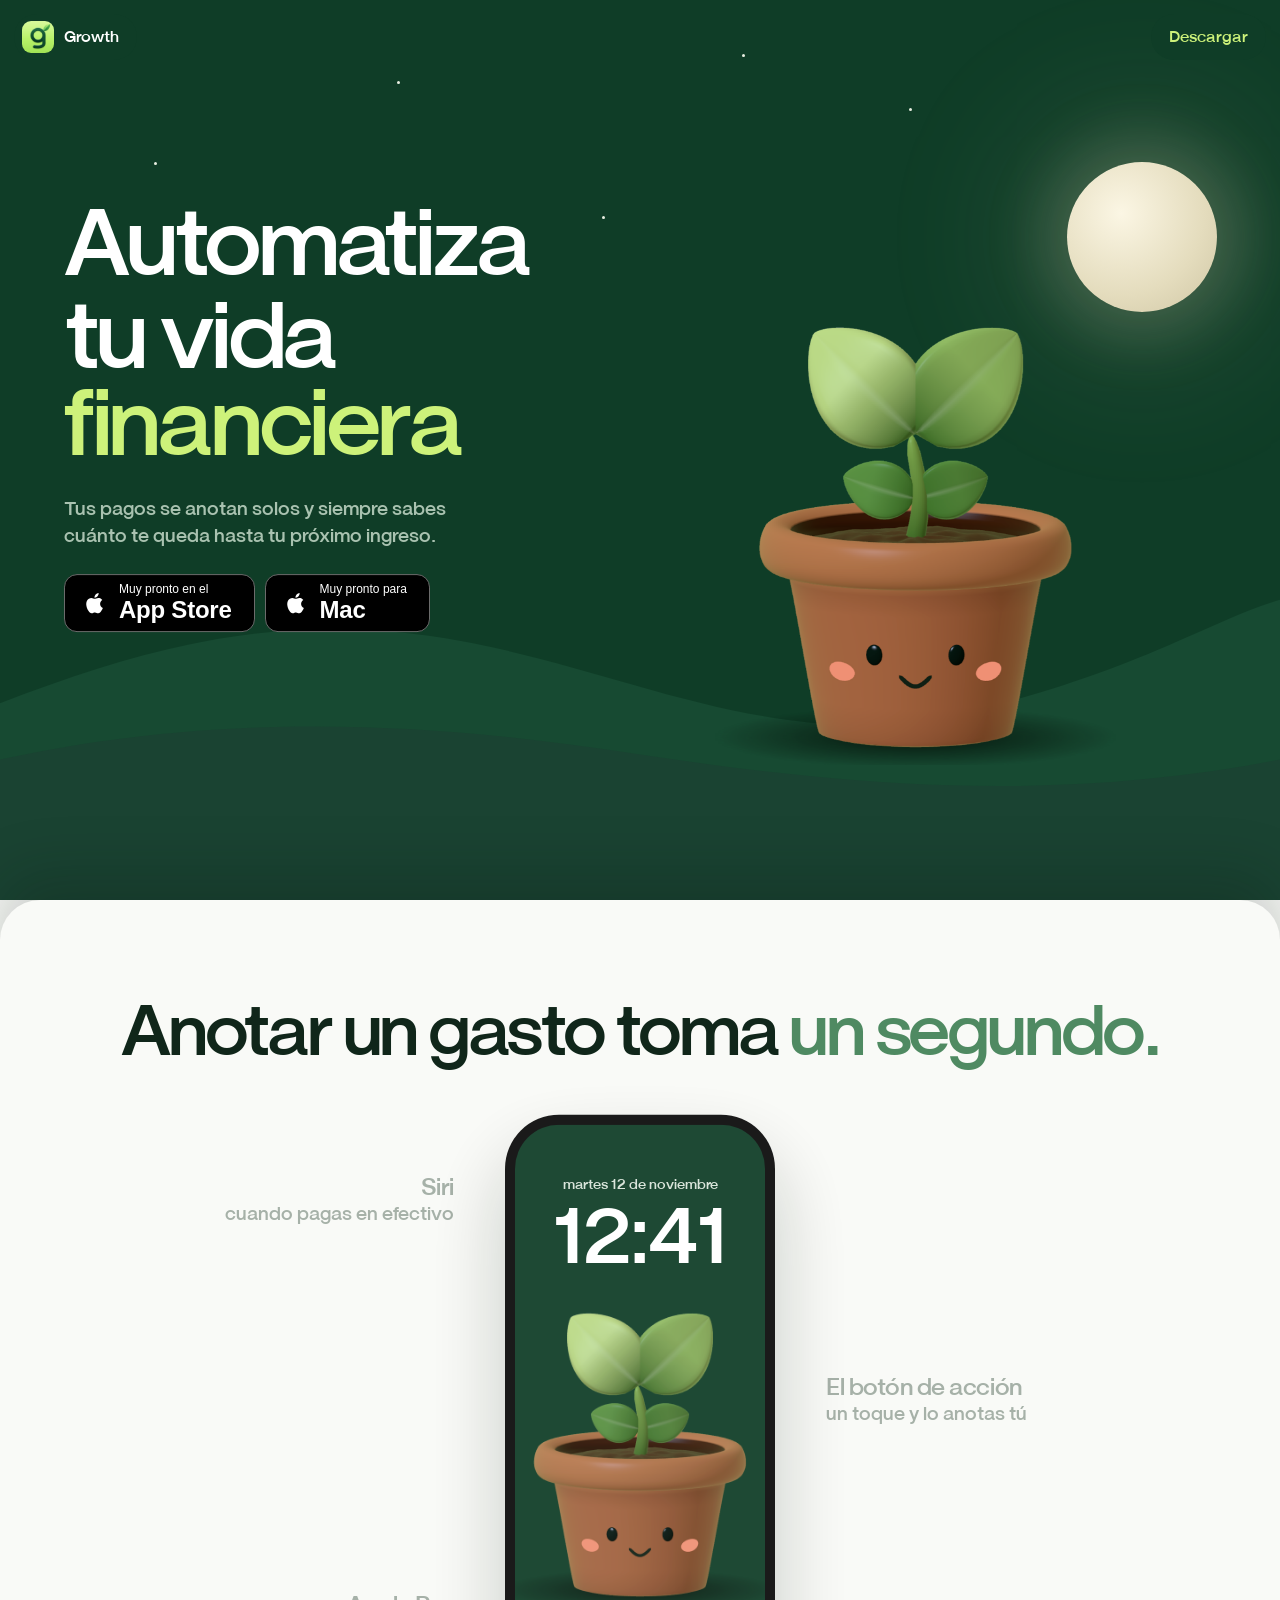
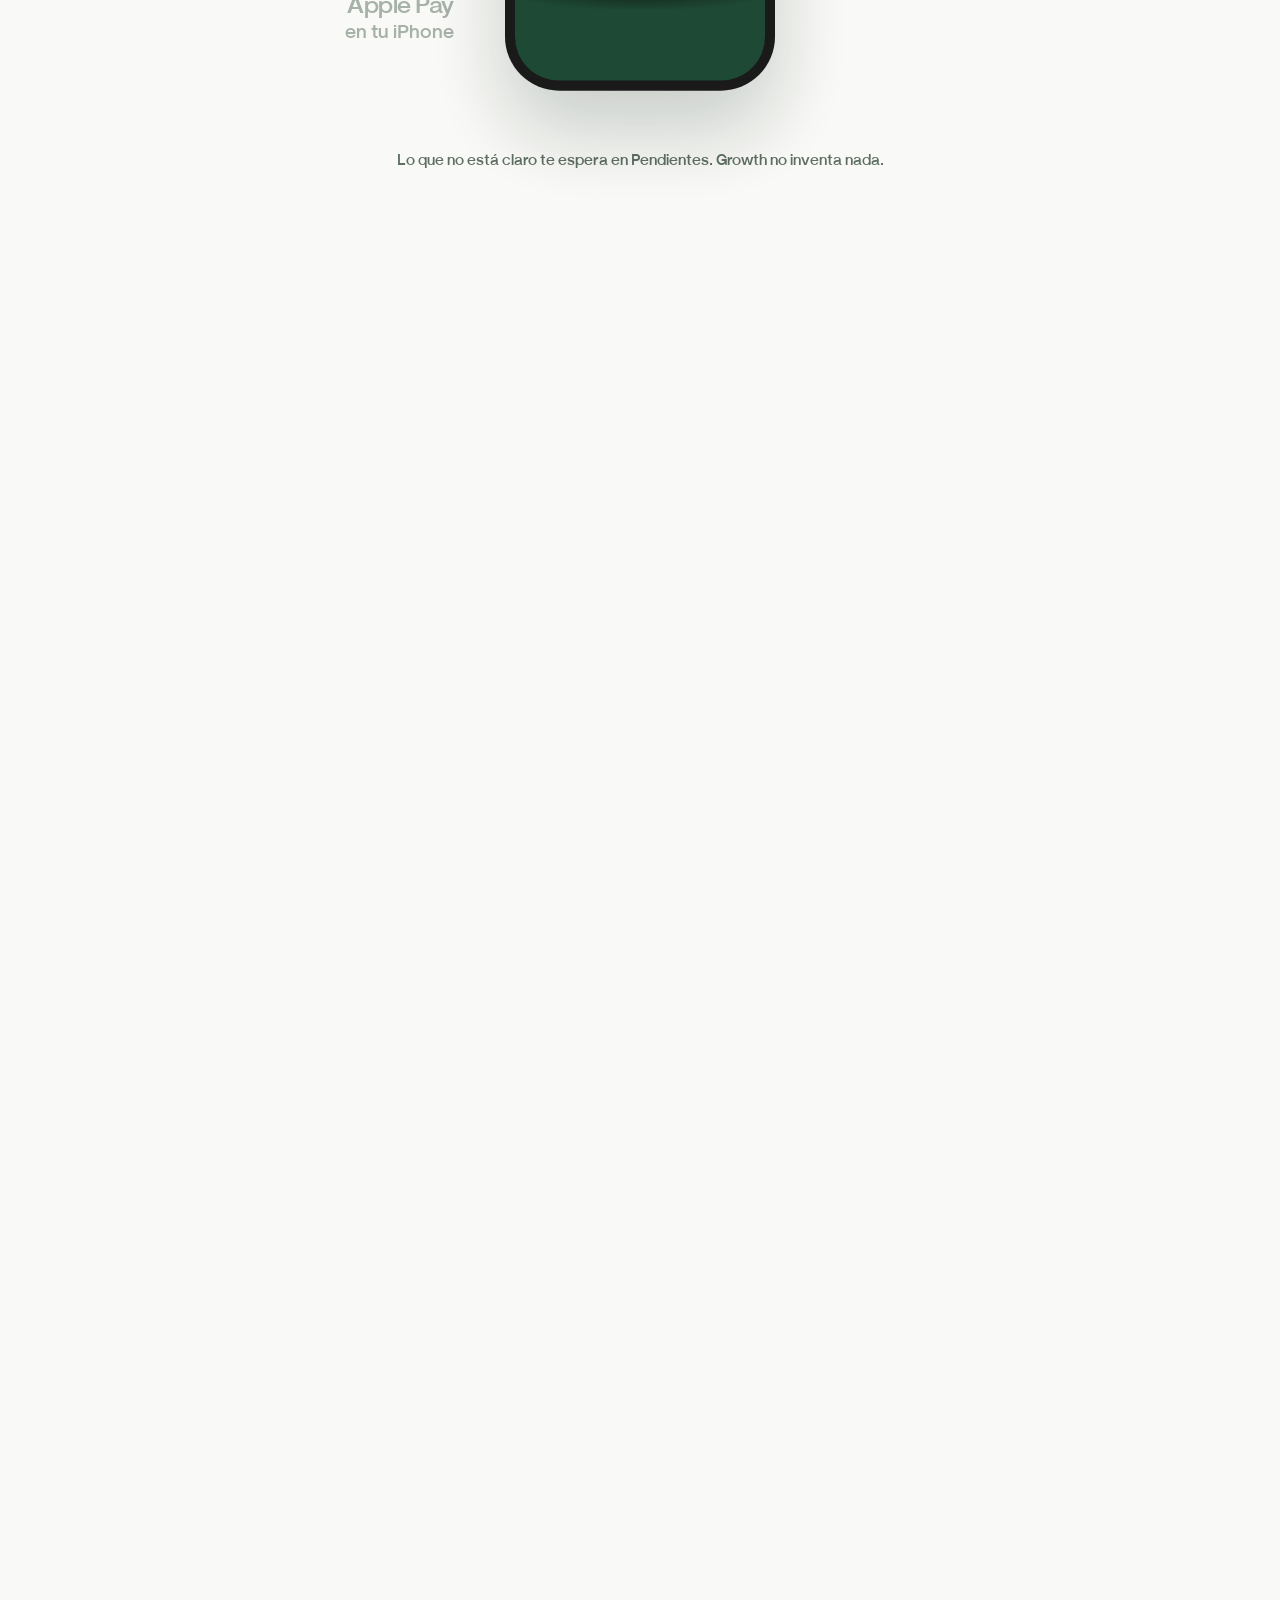
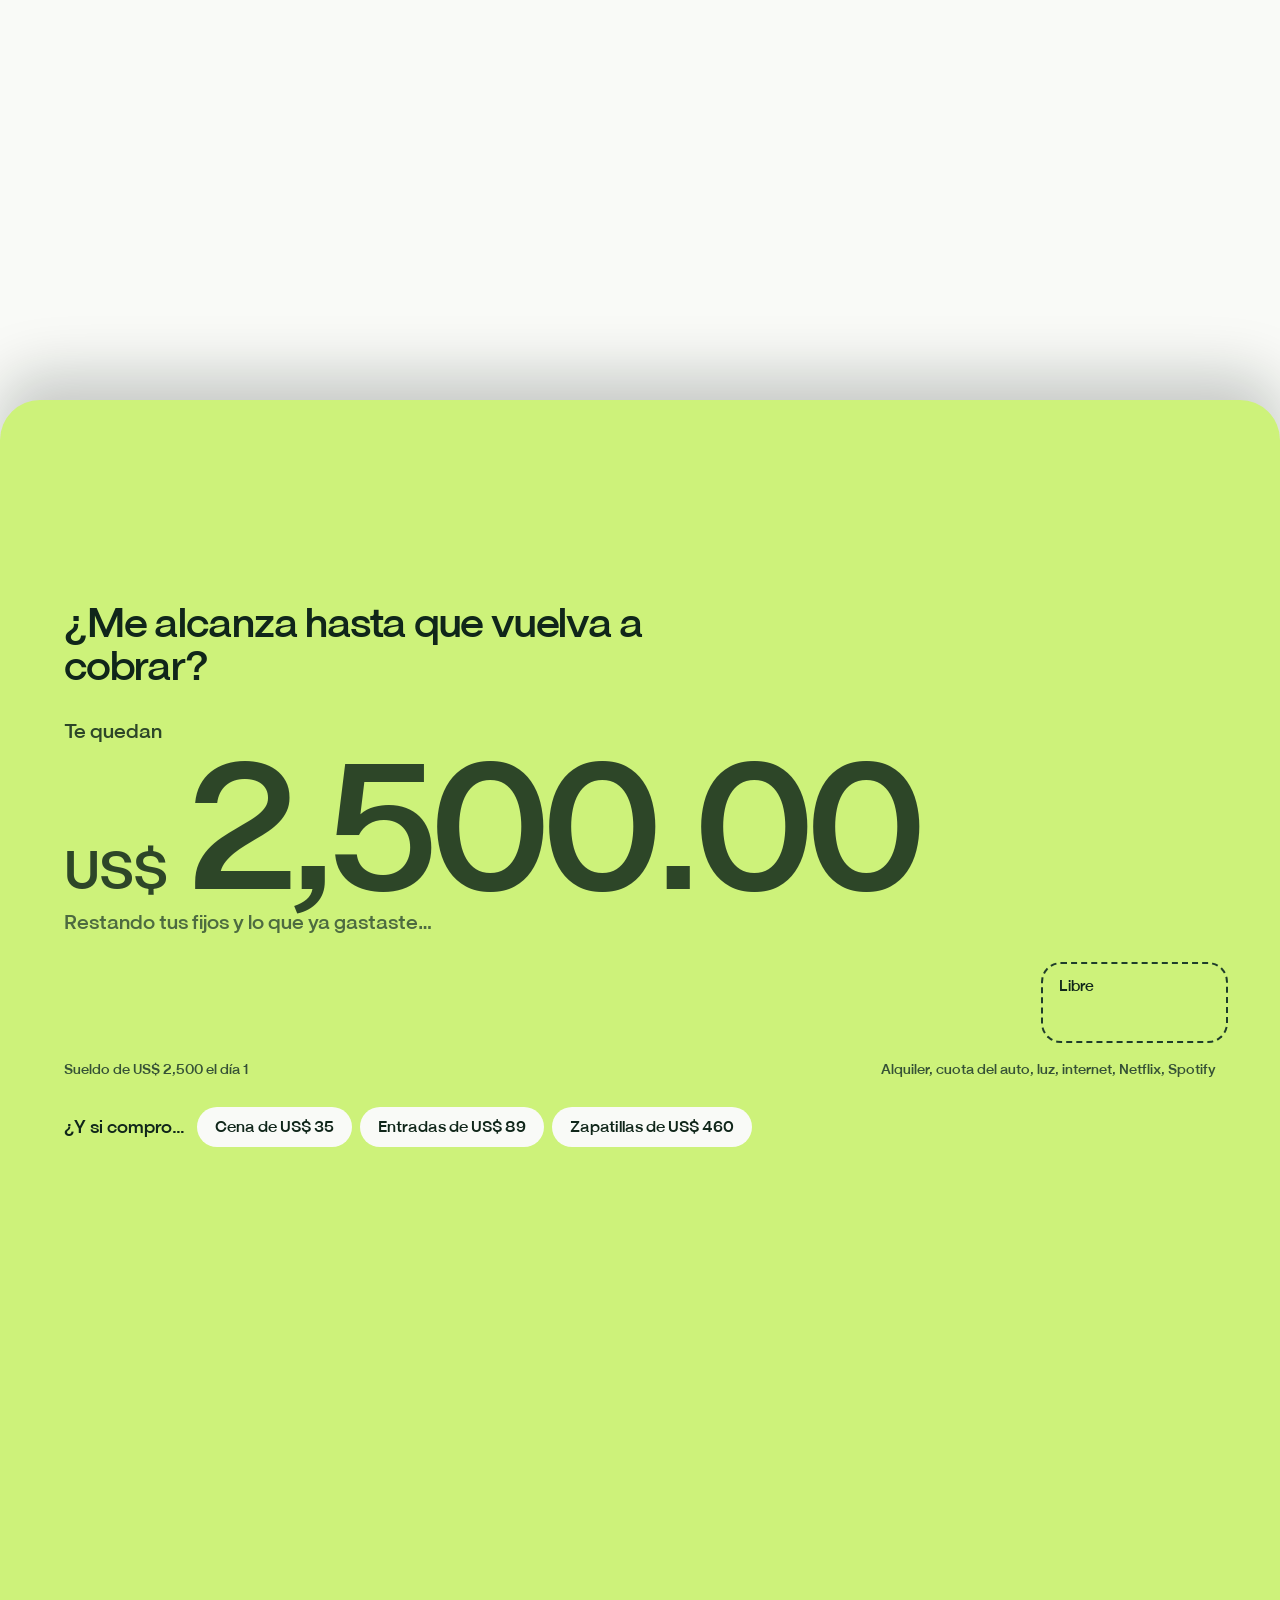
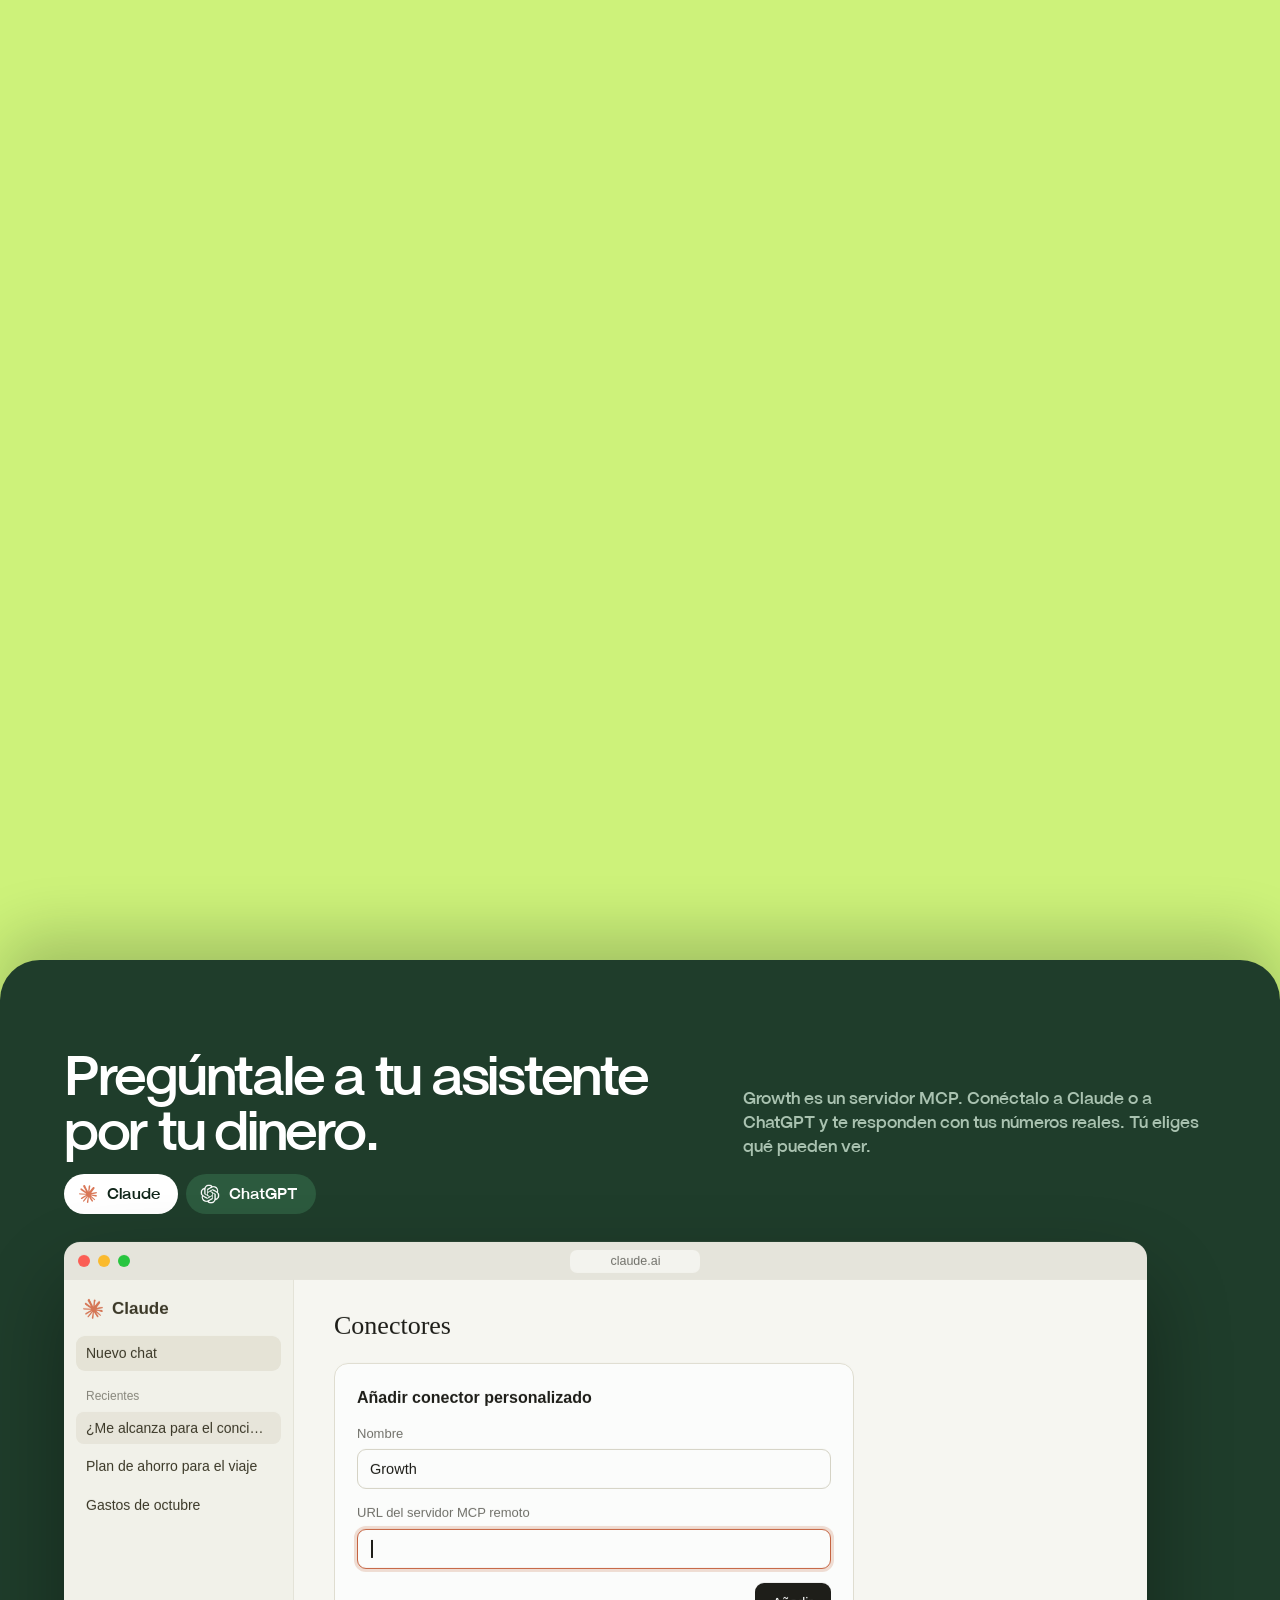
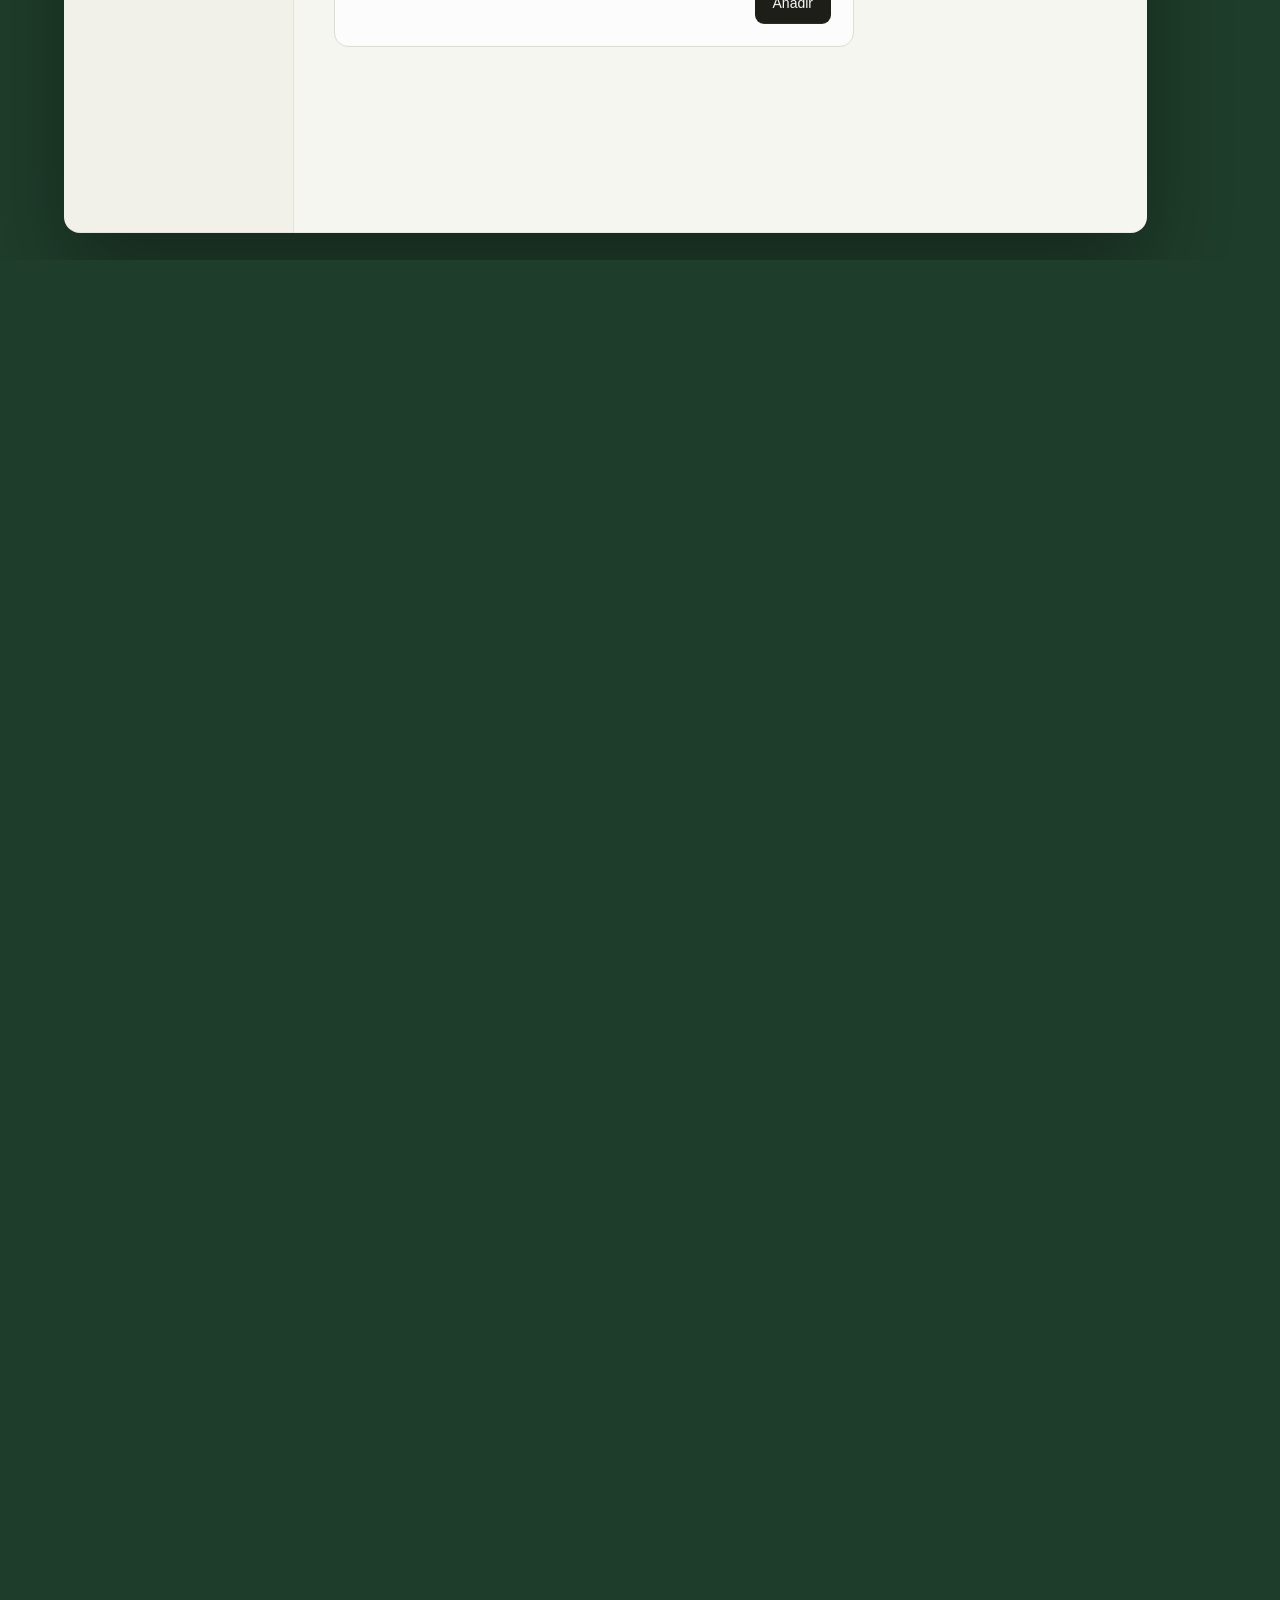
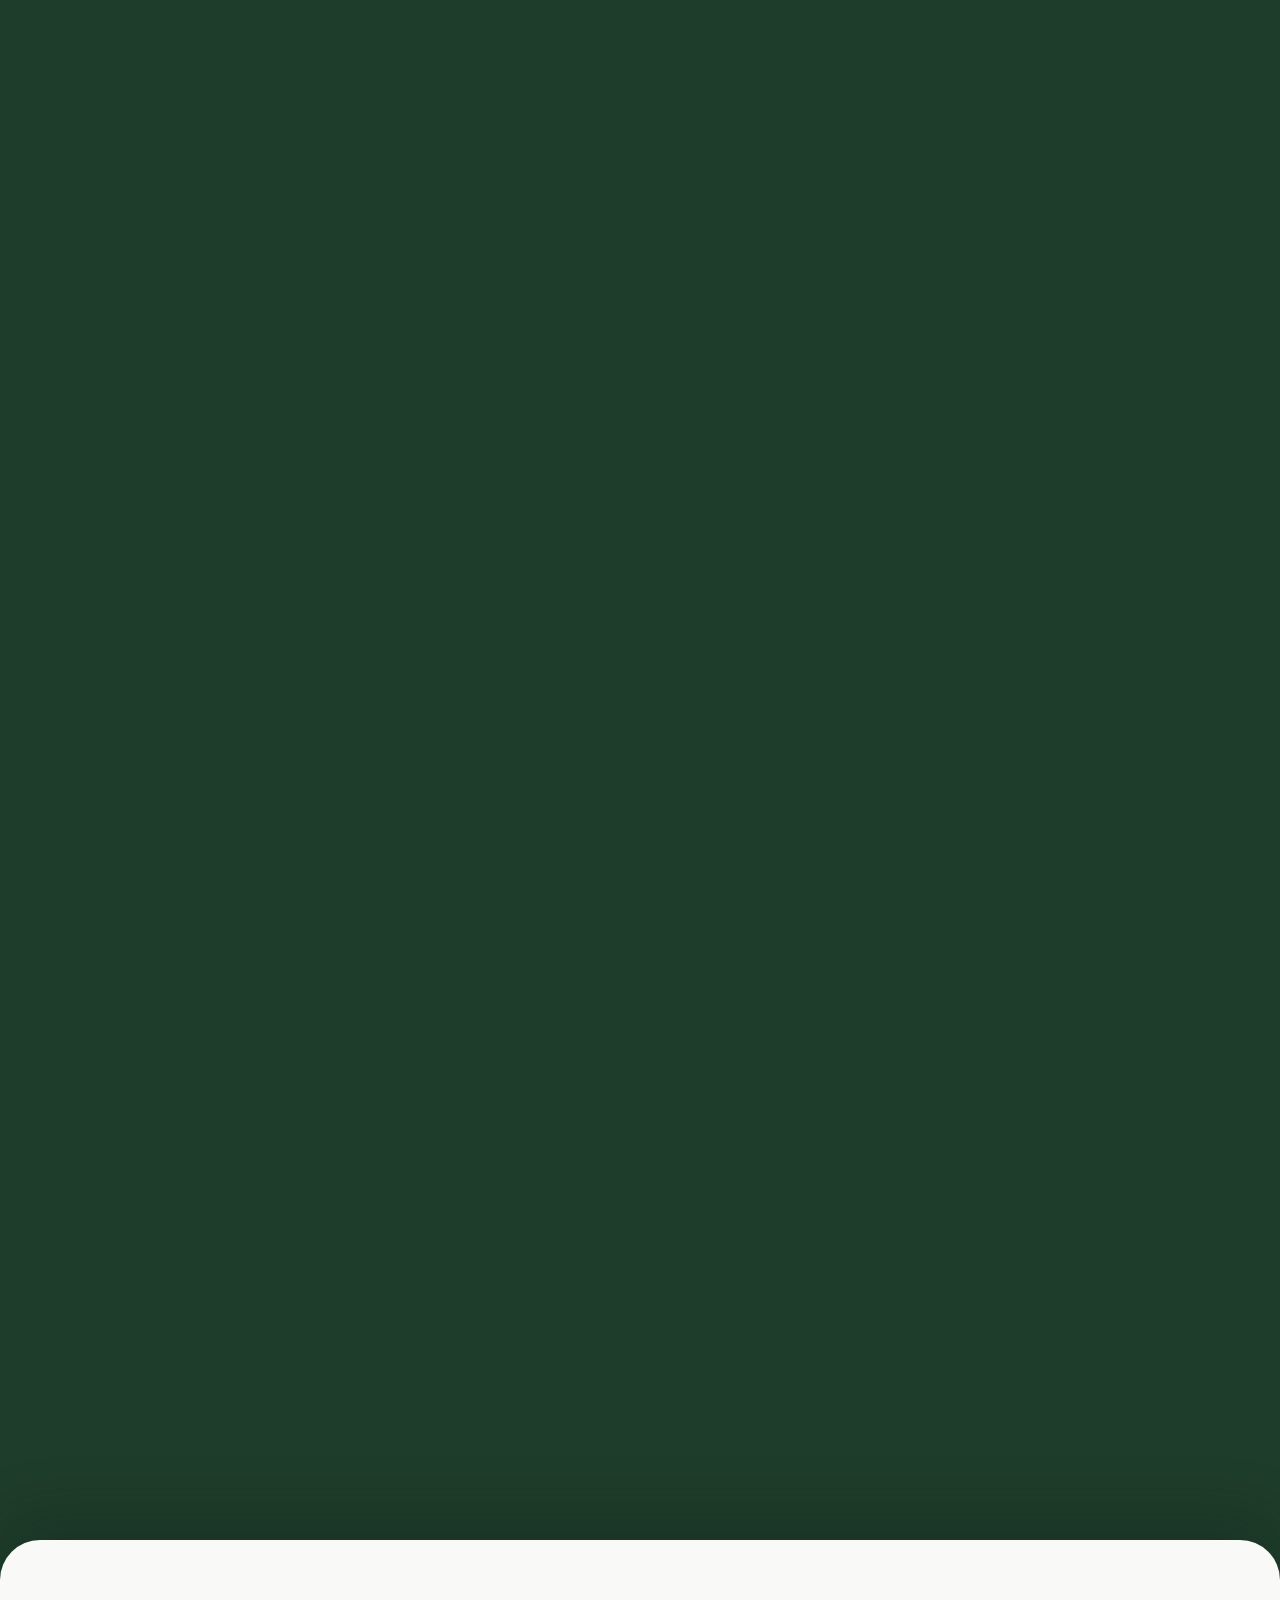
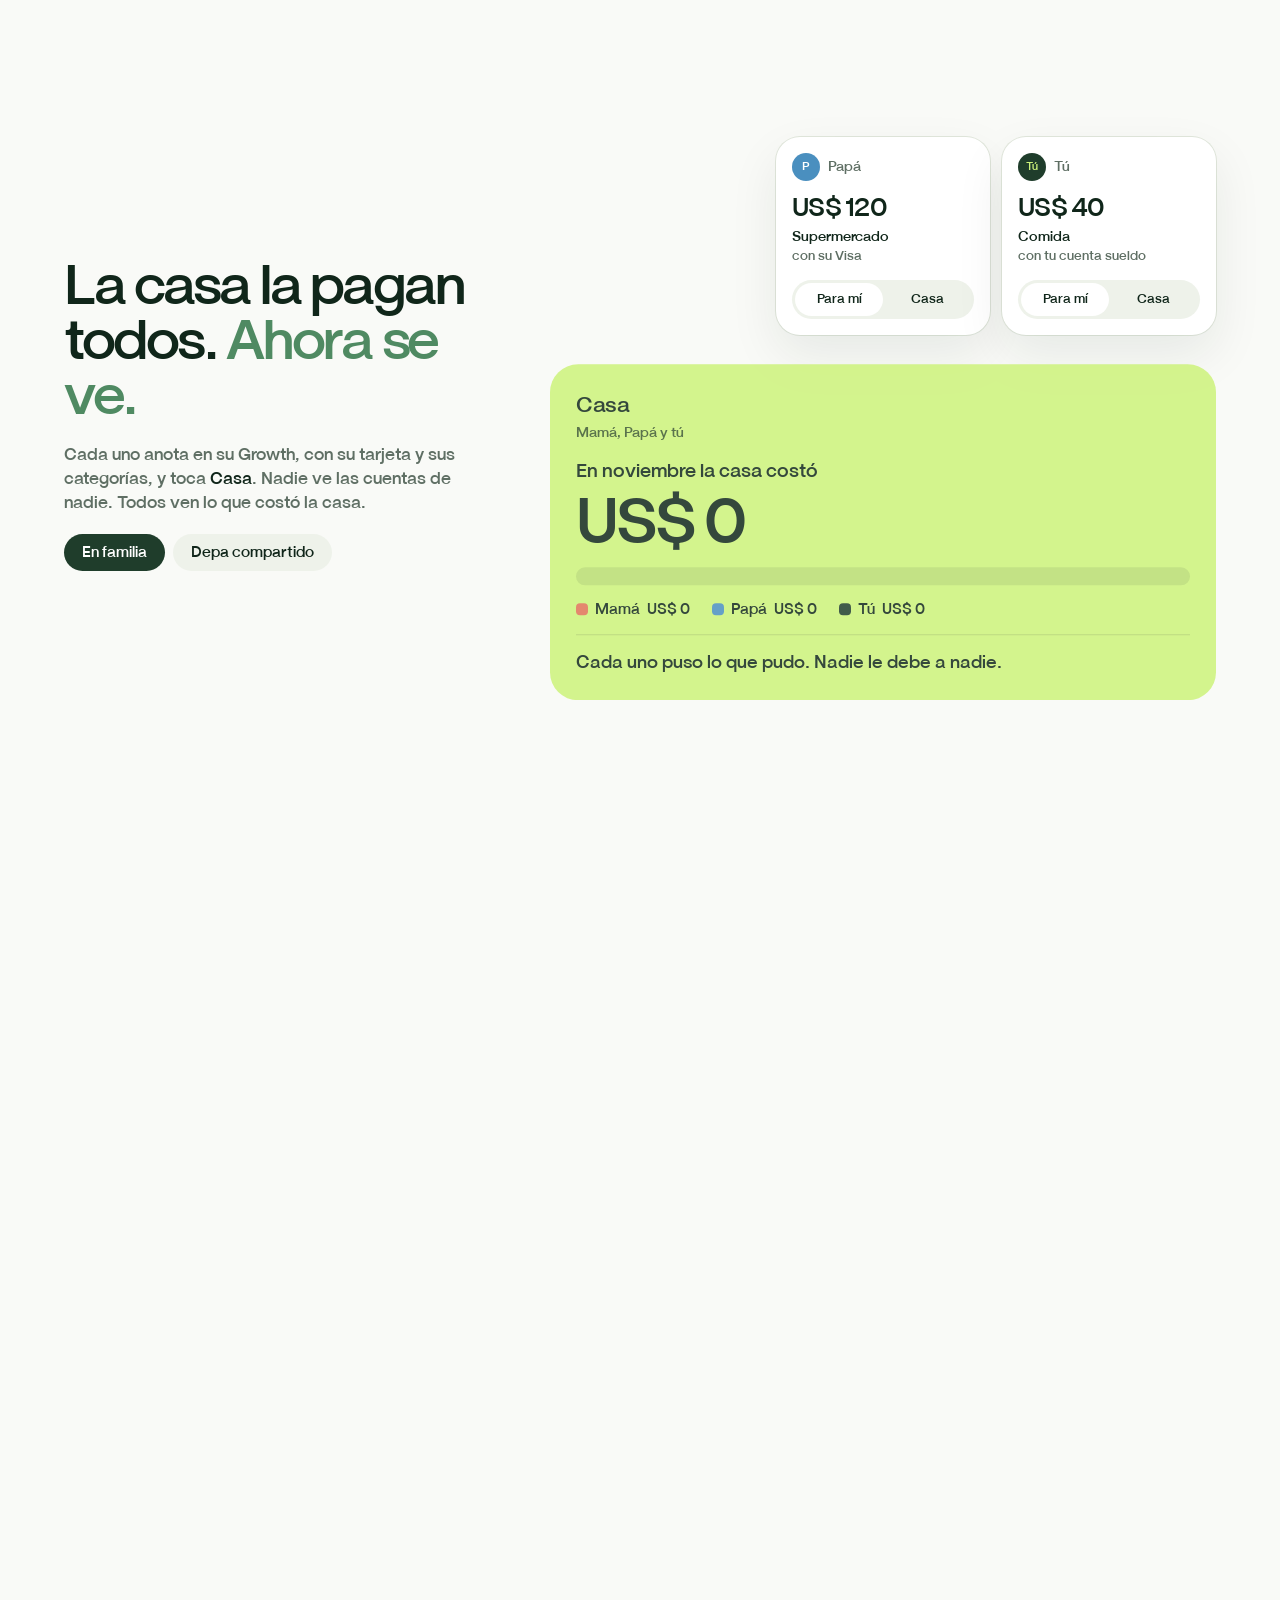
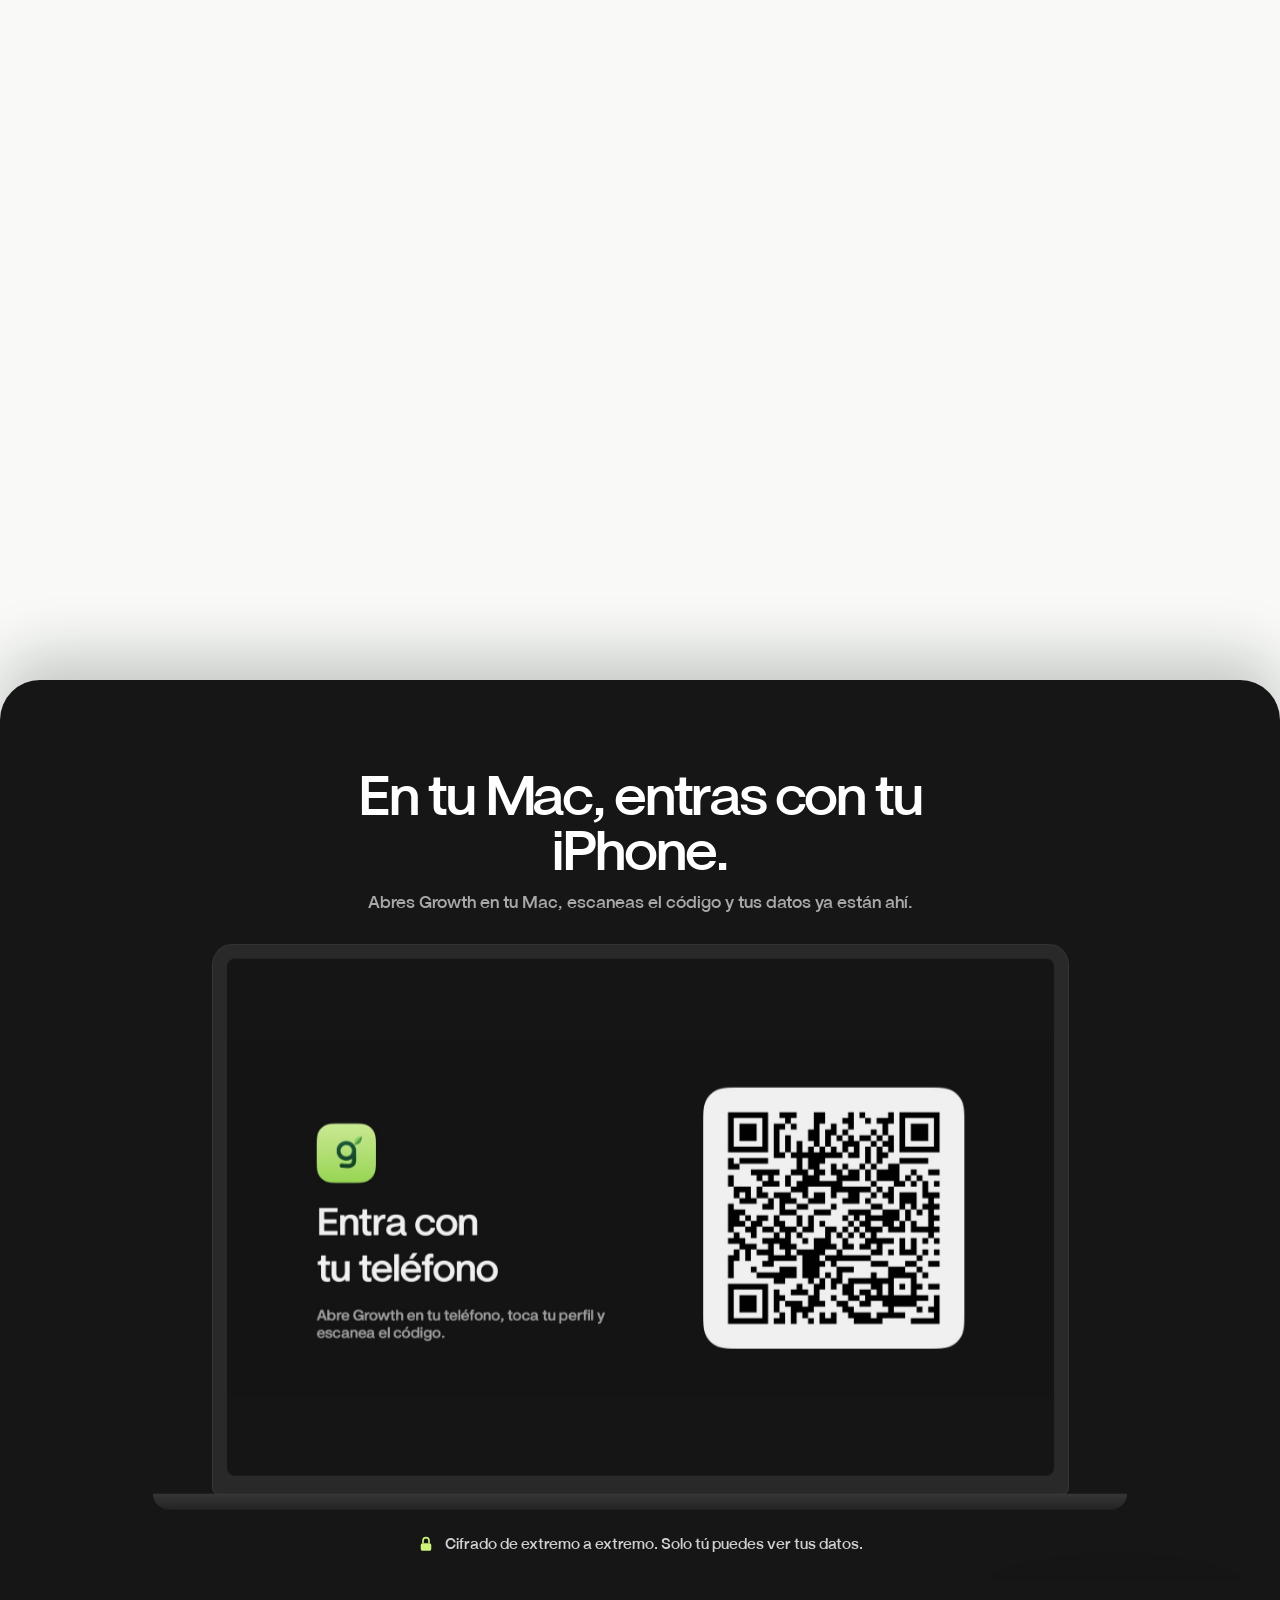
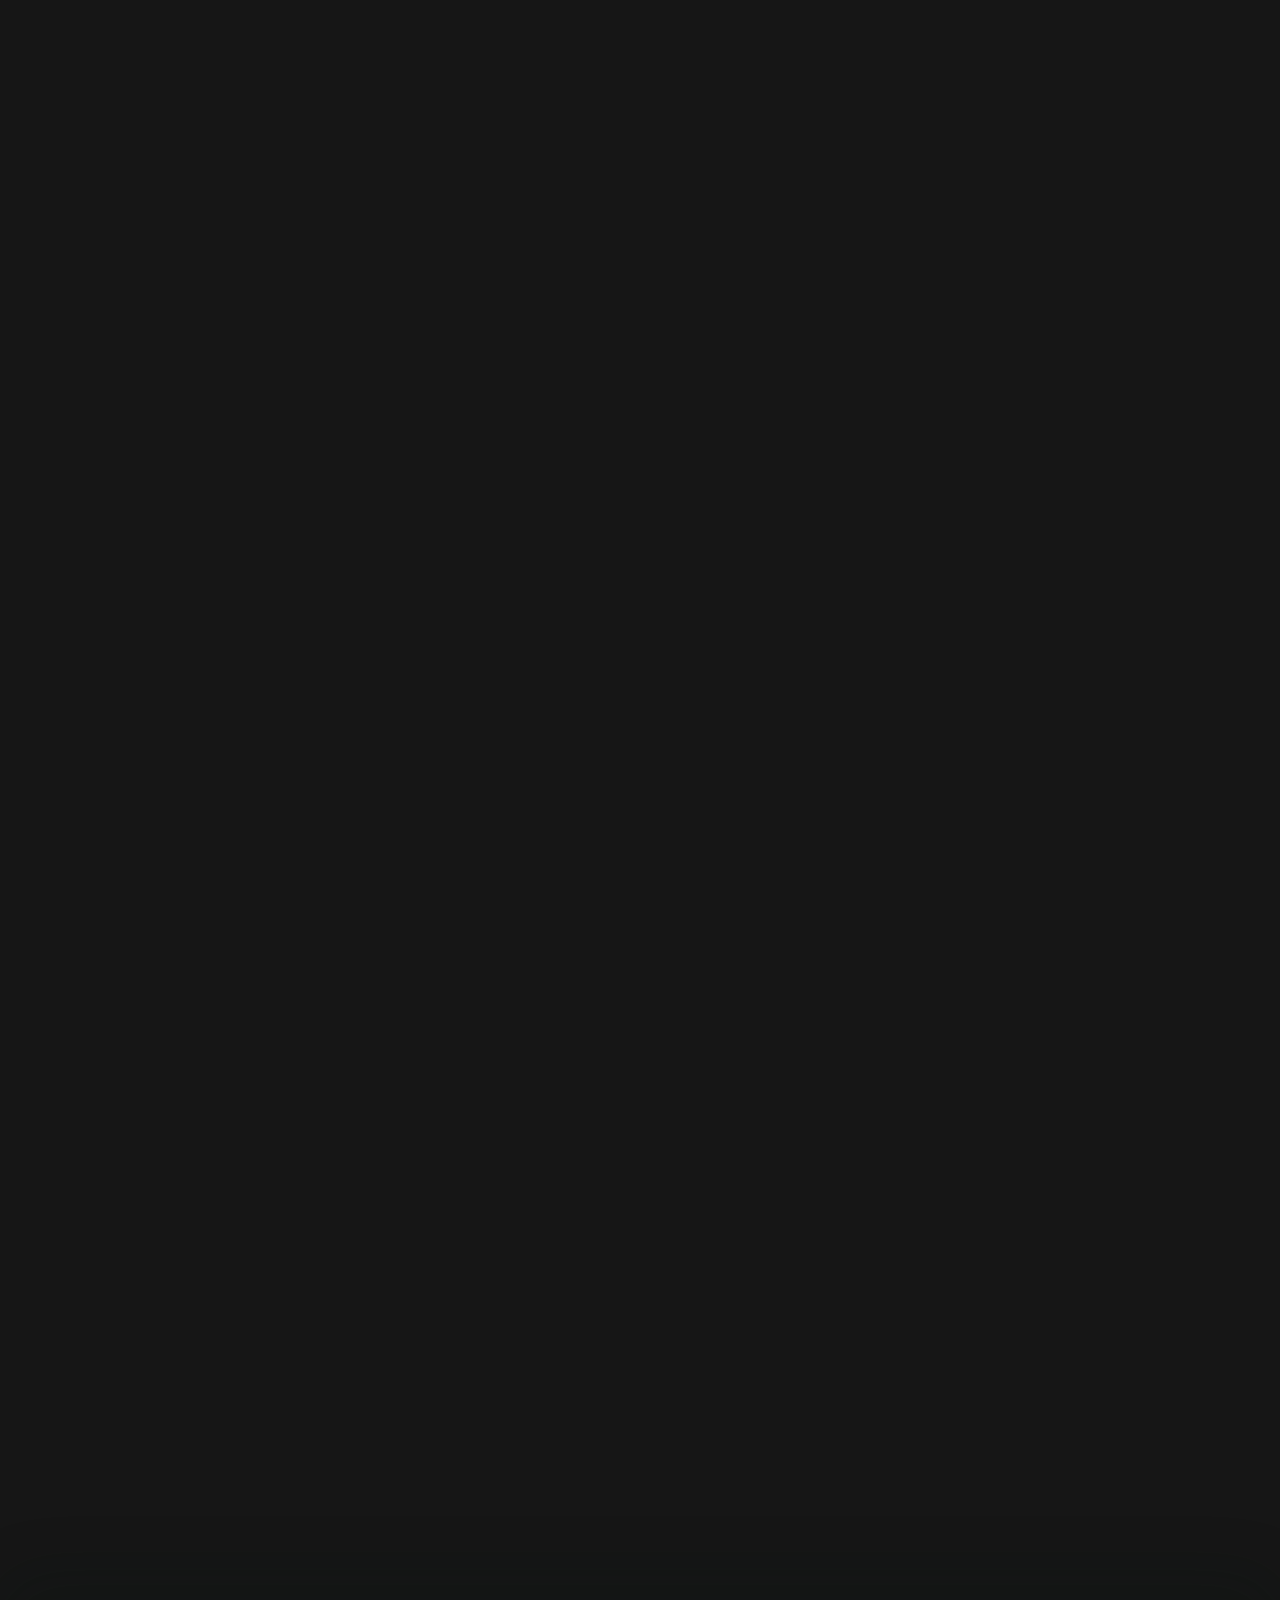
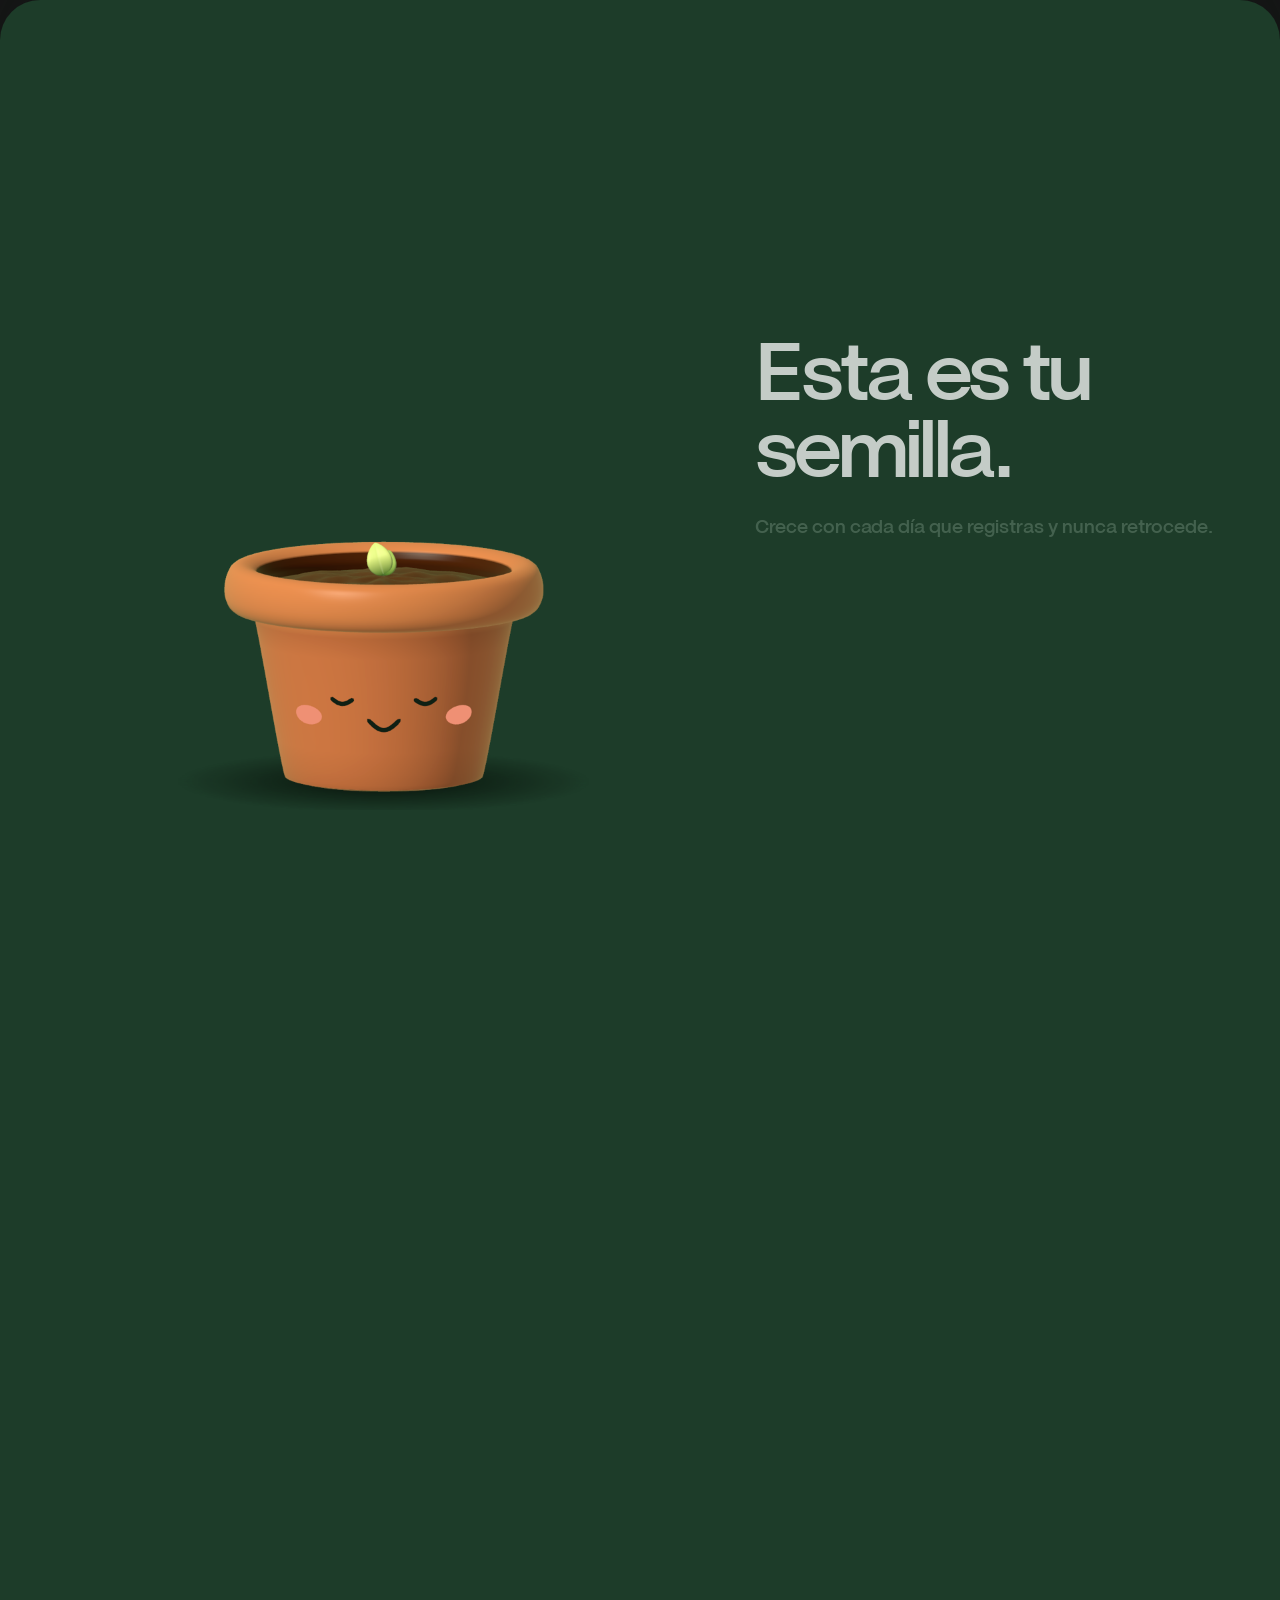
==== commit 4622dc9c: "feat: improve ux with skills from agent-skills, take notes from working backwards strategy to develo" ====
--- a/index.html
+++ b/index.html
@@ -3,274 +3,331 @@
 <head>
 <meta charset="utf-8">
 <meta name="viewport" content="width=device-width, initial-scale=1">
-<title>Growth · Tu dinero, por fin en calma</title>
-<meta name="description" content="Growth anota tus gastos solo, te dice cuánto te queda hasta tu próximo ingreso y le responde a tu asistente de IA. En iPhone, Mac, Windows, Android y la web, cifrado de extremo a extremo.">
-<meta name="theme-color" content="#b9f26b">
+<title>Growth | Automatiza tu vida financiera</title>
+<meta name="description" content="Growth anota tus pagos solo, te dice cuánto te queda hasta tu próximo ingreso y responde a Claude o ChatGPT con tus números. En tu teléfono y tu computadora, cifrado de extremo a extremo.">
+<meta name="theme-color" content="#0f3d27">
 <link rel="icon" href="assets/favicon.png">
 <link rel="apple-touch-icon" href="assets/apple-touch-icon.png">
-<meta property="og:title" content="Growth · Tu dinero, por fin en calma">
-<meta property="og:description" content="Anota solo, te dice cuánto te queda y le responde a tu asistente. En todos tus dispositivos, cifrado de extremo a extremo.">
+<meta property="og:title" content="Growth | Automatiza tu vida financiera">
+<meta property="og:description" content="Tus pagos se anotan solos y sabes cuánto te queda hasta tu próximo ingreso.">
 <meta property="og:image" content="assets/screens/insights.jpg">
+<link rel="preload" href="assets/fonts/ZTNature-Medium.ttf" as="font" type="font/ttf" crossorigin>
+<link rel="preload" href="assets/fonts/ZTNature-Black.ttf" as="font" type="font/ttf" crossorigin>
 <script>if(matchMedia("(prefers-reduced-motion: reduce)").matches)document.documentElement.classList.add("rm")</script>
 <link rel="stylesheet" href="assets/styles/landing.css">
 </head>
 <body>
 
-<div class="bar">
-  <a class="pill brand" href="./"><img src="assets/apple-touch-icon.png" alt="">Growth</a>
-  <nav class="pill links"><a class="soft" href="#mcp">Asistente</a><a class="soft" href="#espacios">Espacios</a><a href="#cifrado">Privacidad</a></nav>
+<div class="top">
+  <a class="brand" href="./"><img src="assets/apple-touch-icon.png" alt="">Growth</a>
+  <a class="top-get" href="#descargar">Descargar</a>
 </div>
 
-<!-- HERO · la promesa: calma -->
+<!-- HERO · la noche de Grow: el mundo de la app, no una portada genérica -->
 <header class="hero" id="hero">
-  <i class="grain" aria-hidden="true"></i>
-  <h1 class="hero-title" data-depth="-0.10">
-    <span class="ln"><span>Tu dinero,</span></span>
-    <span class="ln"><span>por fin en calma.</span></span>
-  </h1>
-  <div class="hero-phone" data-depth="0.06">
-    <img src="assets/screens/insights.jpg" alt="Growth en el iPhone: S/ 405.10 te quedan hasta tu próximo ingreso" width="786" height="1704">
+  <div class="sky" aria-hidden="true">
+    <i class="star" style="--x:12%;--y:18%"></i><i class="star" style="--x:31%;--y:9%"></i><i class="star" style="--x:47%;--y:24%"></i>
+    <i class="star" style="--x:71%;--y:12%"></i><i class="star" style="--x:88%;--y:30%"></i><i class="star" style="--x:58%;--y:6%"></i>
   </div>
-  <span class="tag tag-a" data-depth="-0.22"><b></b>S/ 405.10 hasta el día 30</span>
-  <span class="tag tag-b" data-depth="-0.32"><b></b>Almuerzo · anotado solo</span>
-  <span class="tag tag-c" data-depth="-0.18"><svg viewBox="0 0 24 24" fill="none" stroke="currentColor" stroke-width="2.2" stroke-linecap="round" stroke-linejoin="round" aria-hidden="true"><rect x="5" y="11" width="14" height="10" rx="2"/><path d="M8 11V7a4 4 0 0 1 8 0v4"/></svg>Cifrado de extremo a extremo</span>
-  <svg class="leaf" data-depth="-0.45" viewBox="0 0 64 64" aria-hidden="true"><path d="M8 56C8 28 26 8 58 6c0 30-18 50-46 52z" fill="#2f6b3f"/><path d="M12 54C26 38 38 26 52 12" stroke="#b9f26b" stroke-width="2.4" fill="none" stroke-linecap="round"/></svg>
-  <div class="hero-foot">
-    <p class="lead">Growth anota por ti, te dice cuánto te queda de verdad y le responde a tu asistente. En todos tus dispositivos. Legible solo para ti.</p>
-    <div class="cta">
-      <a class="btn btn-store soon" data-link="appStore" href="#">
+  <svg class="hills hills-back" viewBox="0 0 1440 400" preserveAspectRatio="none" aria-hidden="true"><path d="M0 210C180 150 330 120 520 150s360 110 560 70 280-90 360-110V400H0z" fill="#174a32"/></svg>
+  <i class="moon" aria-hidden="true"></i>
+  <div class="grow-hero" aria-hidden="true"><img src="assets/grow/night.png" alt="" width="640" height="680"></div>
+  <svg class="hills hills-front" viewBox="0 0 1440 300" preserveAspectRatio="none" aria-hidden="true"><path d="M0 120C240 60 470 70 700 110s470 70 740 10V300H0z" fill="#1a4332"/></svg>
+
+  <div class="hero-copy">
+    <h1><span class="ln"><span>Automatiza</span></span><span class="ln"><span>tu vida <em>financiera</em></span></span></h1>
+    <p>Tus pagos se anotan solos y siempre sabes cuánto te queda hasta tu próximo ingreso.</p>
+    <div class="badges">
+      <a class="badge soon" data-link="appStore" href="#">
         <svg viewBox="0 0 24 24" fill="currentColor" aria-hidden="true"><path d="M16.37 12.6c-.02-2.2 1.8-3.26 1.88-3.31-1.03-1.5-2.62-1.7-3.18-1.73-1.35-.14-2.64.8-3.33.8-.69 0-1.75-.78-2.88-.76-1.48.02-2.85.86-3.61 2.19-1.54 2.67-.39 6.62 1.11 8.79.73 1.06 1.6 2.25 2.75 2.2 1.1-.04 1.52-.71 2.85-.71 1.33 0 1.7.71 2.87.69 1.19-.02 1.94-1.08 2.66-2.14.84-1.23 1.19-2.42 1.21-2.48-.03-.01-2.32-.89-2.33-3.54zM14.18 6.13c.61-.74 1.02-1.76.91-2.78-.88.04-1.94.59-2.57 1.32-.56.65-1.06 1.69-.93 2.69.98.08 1.98-.5 2.59-1.23z"/></svg>
-        <span data-label>Muy pronto en el App Store</span>
+        <span><small data-small="Descárgalo en el">Muy pronto en el</small><b>App Store</b></span>
       </a>
-      <a class="btn btn-ghost" href="#todas-partes">Todas las plataformas</a>
+      <a class="badge soon" data-link="mac" href="#">
+        <svg viewBox="0 0 24 24" fill="currentColor" aria-hidden="true"><path d="M16.37 12.6c-.02-2.2 1.8-3.26 1.88-3.31-1.03-1.5-2.62-1.7-3.18-1.73-1.35-.14-2.64.8-3.33.8-.69 0-1.75-.78-2.88-.76-1.48.02-2.85.86-3.61 2.19-1.54 2.67-.39 6.62 1.11 8.79.73 1.06 1.6 2.25 2.75 2.2 1.1-.04 1.52-.71 2.85-.71 1.33 0 1.7.71 2.87.69 1.19-.02 1.94-1.08 2.66-2.14.84-1.23 1.19-2.42 1.21-2.48-.03-.01-2.32-.89-2.33-3.54zM14.18 6.13c.61-.74 1.02-1.76.91-2.78-.88.04-1.94.59-2.57 1.32-.56.65-1.06 1.69-.93 2.69.98.08 1.98-.5 2.59-1.23z"/></svg>
+        <span><small data-small="Descárgalo para">Muy pronto para</small><b>Mac</b></span>
+      </a>
     </div>
   </div>
-  <span class="cue mono" aria-hidden="true">Scroll <i></i></span>
+
 </header>
 
-<main class="sheet">
-
-  <!-- MANIFIESTO · el giro: la app trabaja, tú vives -->
-  <section class="manifesto" aria-label="Manifiesto">
-    <div class="manifesto-stage">
-      <span class="mono eyebrow">Lo que cambia</span>
-      <p class="big-words" data-words data-accent="4">Las demás apps te piden que anotes, ordenes y revises. Growth hace al revés: trabaja mientras tú vives.</p>
-    </div>
-  </section>
-
-  <!-- 01 · Captura sola -->
-  <section class="scene capture" id="captura" aria-labelledby="t1">
-    <div class="stage">
-      <div class="copy">
-        <span class="mono eyebrow">01 · Captura sola</span>
-        <h2 id="t1">No anotas nada. Growth ya lo sabe.</h2>
-        <p>Pagas con el iPhone, te llega el aviso del banco, compras desde tu Android. Growth lo convierte en movimientos, con su categoría y su cuenta. Lo dudoso te espera en Pendientes: nada se inventa.</p>
-      </div>
-      <div class="visual">
-        <div class="mv" aria-hidden="true">
-          <div class="notifs">
-            <div class="notif" data-notif><i class="src a"><svg viewBox="0 0 24 24" fill="currentColor"><path d="M16.37 12.6c-.02-2.2 1.8-3.26 1.88-3.31-1.03-1.5-2.62-1.7-3.18-1.73-1.35-.14-2.64.8-3.33.8-.69 0-1.75-.78-2.88-.76-1.48.02-2.85.86-3.61 2.19-1.54 2.67-.39 6.62 1.11 8.79.73 1.06 1.6 2.25 2.75 2.2 1.1-.04 1.52-.71 2.85-.71 1.33 0 1.7.71 2.87.69 1.19-.02 1.94-1.08 2.66-2.14.84-1.23 1.19-2.42 1.21-2.48-.03-.01-2.32-.89-2.33-3.54zM14.18 6.13c.61-.74 1.02-1.76.91-2.78-.88.04-1.94.59-2.57 1.32-.56.65-1.06 1.69-.93 2.69.98.08 1.98-.5 2.59-1.23z"/></svg></i><div><span class="mono">Apple Pay</span><b>Café del barrio</b></div><em>S/ 12.00</em></div>
-            <div class="notif" data-notif><i class="src b"><svg viewBox="0 0 24 24" fill="none" stroke="currentColor" stroke-width="2" stroke-linecap="round" stroke-linejoin="round"><path d="M3 10l9-6 9 6M5 10v9M19 10v9M9 10v9M15 10v9M3 21h18"/></svg></i><div><span class="mono">Aviso de tu banco</span><b>Compra aprobada · Farmacia</b></div><em>S/ 36.40</em></div>
-            <div class="notif" data-notif><i class="src c"><svg viewBox="0 0 24 24" fill="none" stroke="currentColor" stroke-width="2" stroke-linecap="round" stroke-linejoin="round"><rect x="6" y="2" width="12" height="20" rx="3"/><path d="M11 18h2"/></svg></i><div><span class="mono">Android · Google Wallet</span><b>Almuerzo</b></div><em>S/ 18.50</em></div>
-          </div>
-          <div class="mv-card">
-            <div class="mv-head"><b>Movimientos</b><span class="mono">Hoy · sin tocar nada</span></div>
-            <div class="mv-list">
-              <div class="mv-row new" data-cap="2"><i class="dot a"><svg viewBox="0 0 24 24" fill="none" stroke="currentColor" stroke-width="1.8" stroke-linecap="round" stroke-linejoin="round"><path d="M7 3v8M5 3v5a2 2 0 0 0 4 0V3M7 11v10M17 3c-2 2-3 5-3 8h3v10"/></svg></i><div><b>Almuerzo</b><span>Comida · anotado solo</span></div><em>− S/ 18.50</em></div>
-              <div class="mv-row" data-cap="1"><i class="dot b"><svg viewBox="0 0 24 24" fill="none" stroke="currentColor" stroke-width="1.8" stroke-linecap="round" stroke-linejoin="round"><path d="M10 3h4v7h7v4h-7v7h-4v-7H3v-4h7z"/></svg></i><div><b>Farmacia</b><span>Salud · anotado solo</span></div><em>− S/ 36.40</em></div>
-              <div class="mv-row" data-cap="0"><i class="dot c"><svg viewBox="0 0 24 24" fill="none" stroke="currentColor" stroke-width="1.8" stroke-linecap="round" stroke-linejoin="round"><path d="M4 9h13v5a6 6 0 0 1-6 6h-1a6 6 0 0 1-6-6V9zM17 11h1.5a2.5 2.5 0 0 1 0 5H17M8 3v3M12 3v3"/></svg></i><div><b>Café del barrio</b><span>Salidas · anotado solo</span></div><em>− S/ 12.00</em></div>
-              <div class="mv-row" data-cap="-1"><i class="dot d"><svg viewBox="0 0 24 24" fill="none" stroke="currentColor" stroke-width="1.8" stroke-linecap="round" stroke-linejoin="round"><rect x="3" y="7" width="18" height="12" rx="2"/><path d="M3 11h18"/></svg></i><div><b>Sueldo</b><span>Ingreso</span></div><em class="plus">+ S/ 2,500</em></div>
-            </div>
-          </div>
-        </div>
-      </div>
-    </div>
-  </section>
-
-  <!-- 02 · ¿Me alcanza? -->
-  <section class="scene runway" id="alcanza" aria-labelledby="t2">
-    <div class="stage">
-      <div class="copy">
-        <span class="mono eyebrow">02 · Lo que de verdad te queda</span>
-        <h2 id="t2">Tu saldo te miente un poco.</h2>
-        <p>Growth resta lo que ya viene, el alquiler, la cuota, Netflix, y te dice cuánto te queda hasta que vuelvas a cobrar. Antes de comprar, pregúntale.</p>
-        <div class="sim" aria-labelledby="simlabel">
-          <span class="mono" id="simlabel">¿Me lo puedo permitir?</span>
-          <div class="sim-num"><small>S/</small><span data-sim-num aria-live="polite">405.10</span></div>
-          <div class="sim-verdict" data-verdict aria-live="polite">Te quedan 18 días hasta tu próximo ingreso.</div>
-          <div class="sim-chips" role="group" aria-label="Simula una compra">
-            <button type="button" class="on" data-cost="0" data-say="Te quedan 18 días hasta tu próximo ingreso." aria-pressed="true">Nada</button>
-            <button type="button" data-cost="12" data-say="Sin problema. Ni lo vas a notar." aria-pressed="false">Café · S/ 12</button>
-            <button type="button" data-cost="180" data-say="Sí, pero justo: S/ 12 al día hasta el 30." aria-pressed="false">Concierto · S/ 180</button>
-            <button type="button" data-cost="460" data-say="Hoy no. Te faltarían S/ 54.90 antes de cobrar." aria-pressed="false">Zapatillas · S/ 460</button>
-          </div>
-          <div class="timeline" aria-hidden="true">
-            <div class="tl-track"><i class="tl-fill" data-tl-fill></i></div>
-            <span class="tl-pt" style="--x:0%"><b>Hoy</b></span>
-            <span class="tl-pt pay" style="--x:24%"><b>Netflix</b></span>
-            <span class="tl-pt pay" style="--x:44%"><b>Cuota</b></span>
-            <span class="tl-pt pay" style="--x:72%"><b>Luz</b></span>
-            <span class="tl-pt in" style="--x:100%"><b>Cobras</b></span>
-          </div>
-          <small class="sim-note">Ejemplo ilustrativo, no es una cuenta real.</small>
-        </div>
-      </div>
-      <div class="visual">
-        <div class="shot-phone" data-shot><img src="assets/screens/insights.jpg" alt="Growth: lo que te queda hasta tu próximo ingreso y el pago que viene" width="786" height="1704" loading="lazy"></div>
-      </div>
-    </div>
-  </section>
-
-  <!-- 03 · Growth MCP -->
-  <section class="scene mcp" id="mcp" aria-labelledby="t3">
-    <div class="stage">
-      <div class="copy">
-        <span class="mono eyebrow">03 · Growth MCP</span>
-        <h2 id="t3">Tu asistente, por fin, entiende tu plata.</h2>
-        <p>Conecta Growth a Claude, ChatGPT o el asistente que uses, con un servidor MCP de finanzas personales. Pregúntale como le preguntarías a un amigo que sabe de números. Tú decides qué puede ver y qué puede hacer, y lo desconectas con un toque.</p>
-        <ul class="scopes mono" aria-label="Permisos del asistente">
-          <li class="ok">Leer movimientos</li>
-          <li class="ok">Registrar gastos</li>
-          <li class="ok">Crear metas</li>
-          <li class="no">Ver espacios compartidos</li>
+<main>
+
+  <!-- 1 · Captura: la pantalla de bloqueo, donde de verdad pasa -->
+  <section class="capture" id="captura" aria-labelledby="t-capture">
+    <div class="pin">
+      <h2 id="t-capture" class="capture-title">Anotar un gasto toma <em>un segundo.</em></h2>
+      <div class="lock" aria-hidden="true">
+        <div class="lock-screen">
+          <div class="lock-time"><span>martes 12 de noviembre</span><b>12:41</b></div>
+          <div class="stack">
+            <div class="note" data-note="0">
+              <img src="assets/apple-touch-icon.png" alt="">
+              <div><p><b>Growth</b><time>ahora</time></p><span>US$ 4.50 en el café de la esquina</span><small>Con Apple Pay. Lo anoté en Comida.</small></div>
+            </div>
+            <div class="note" data-note="1">
+              <img src="assets/apple-touch-icon.png" alt="">
+              <div><p><b>Growth</b><time>ahora</time></p><span>US$ 12.30 en la farmacia</span><small>Lo anotaste con el botón de acción.</small></div>
+            </div>
+            <div class="note" data-note="2">
+              <img src="assets/apple-touch-icon.png" alt="">
+              <div><p><b>Growth</b><time>ahora</time></p><span>US$ 8.00 en taxi</span><small>Se lo dijiste a Siri. Lo anoté en Efectivo.</small></div>
+            </div>
+          </div>
+        </div>
+      </div>
+      <ul class="sources">
+        <li><b>Apple Pay</b> en tu iPhone</li>
+        <li><b>El botón de acción</b> un toque y lo anotas tú</li>
+        <li><b>Siri</b> cuando pagas en efectivo</li>
+      </ul>
+      <p class="capture-foot">Lo que no está claro te espera en Pendientes. Growth no inventa nada.</p>
+    </div>
+  </section>
+
+  <!-- 2 · El flujo del sueldo: la pregunta de verdad -->
+  <section class="flow" id="alcanza" aria-labelledby="t-flow">
+    <div class="pin">
+      <h2 id="t-flow">¿Me alcanza hasta que vuelva a cobrar?</h2>
+      <div class="answer">
+        <span class="answer-k">Te quedan</span>
+        <b class="answer-n"><small>US$</small><span data-left aria-live="polite">405.00</span></b>
+        <span class="answer-d" data-perday>≈ US$ 22.50 al día durante 18 días</span>
+      </div>
+      <div class="bar" aria-hidden="true">
+        <div class="seg fixed" style="--w:57.5%" data-seg><span>Fijos</span><em>US$ 1,437.48</em></div>
+        <div class="seg spent" style="--w:26.3%" data-seg><span>Ya gastaste</span><em>US$ 657.52</em></div>
+        <div class="seg free" style="--w:16.2%" data-seg><span>Libre</span></div>
+      </div>
+      <div class="bar-legend" aria-hidden="true"><span>Sueldo de US$ 2,500 el día 1</span><span>Alquiler, cuota del auto, luz, internet, Netflix, Spotify</span></div>
+      <div class="try">
+        <span>¿Y si compro…</span>
+        <div class="try-row" role="group" aria-label="Prueba una compra">
+          <button type="button" data-cost="35" aria-pressed="false">Cena de US$ 35</button>
+          <button type="button" data-cost="89" aria-pressed="false">Entradas de US$ 89</button>
+          <button type="button" data-cost="460" aria-pressed="false">Zapatillas de US$ 460</button>
+        </div>
+      </div>
+    </div>
+  </section>
+
+  <!-- 3 · Growth como servidor MCP, dentro de Claude y de ChatGPT -->
+  <section class="mcp" id="asistente" data-host="claude" aria-labelledby="t-mcp">
+    <div class="pin">
+      <div class="mcp-head">
+        <h2 id="t-mcp">Pregúntale a tu asistente por tu dinero.</h2>
+        <p>Growth es un servidor MCP. Conéctalo a Claude o a ChatGPT y te responden con tus números reales. Tú eliges qué pueden ver.</p>
+        <div class="hosts" role="tablist" aria-label="Asistente">
+          <button type="button" role="tab" aria-selected="true" data-host="claude"><img class="logo-claude" src="assets/claude-logo.png" alt="">Claude</button>
+          <button type="button" role="tab" aria-selected="false" data-host="chatgpt"><img class="logo-gpt" src="assets/chatgpt-mark.png" alt="">ChatGPT</button>
+        </div>
+      </div>
+
+      <div class="desk" aria-hidden="true">
+        <div class="win ai">
+          <div class="win-bar"><i></i><i></i><i></i><span class="host-url" data-claude>claude.ai</span><span class="host-url" data-chatgpt>chatgpt.com</span></div>
+          <div class="ai-body">
+            <aside class="ai-side">
+              <div class="ai-mark"><img class="logo-claude" src="assets/claude-logo.png" alt=""><img class="logo-gpt" src="assets/chatgpt-mark.png" alt=""><b data-claude>Claude</b><b data-chatgpt>ChatGPT</b></div>
+              <span class="side-new">Nuevo chat</span>
+              <span class="side-label">Recientes</span>
+              <span class="side-item on">¿Me alcanza para el concierto?</span>
+              <span class="side-item">Plan de ahorro para el viaje</span>
+              <span class="side-item">Gastos de octubre</span>
+            </aside>
+
+            <!-- Paso 1: añadir el conector -->
+            <div class="ai-pane pane-connect" data-pane="connect">
+              <h3 data-claude>Conectores</h3><h3 data-chatgpt>Apps y conectores</h3>
+              <div class="connect-card">
+                <span class="cc-title">Añadir conector personalizado</span>
+                <label>Nombre<span class="field">Growth</span></label>
+                <label>URL del servidor MCP remoto<span class="field url"><span data-type>https://mcp.growthapp.me</span><i class="caret"></i></span></label>
+                <span class="cc-btn">Añadir</span>
+              </div>
+            </div>
+
+            <!-- Paso 3: la conversación -->
+            <div class="ai-pane pane-chat" data-pane="chat">
+              <div class="chat-scroll">
+                <div class="u" data-step>¿Me alcanza para ir al concierto del 14? La entrada cuesta US$ 89.</div>
+                <div class="tool" data-step>
+                  <img src="assets/apple-touch-icon.png" alt="">
+                  <span data-claude>Usó <b>Growth</b></span><span data-chatgpt>Consultó <b>Growth</b></span>
+                  <code>hasta_proximo_ingreso, pagos_proximos</code>
+                </div>
+                <div class="a" data-step>
+                  <p>Sí, pero justo. Hoy te quedan <b>US$ 405</b> hasta el 30. Si compras la entrada quedan US$ 316, unos <b>US$ 17.50 al día</b>.</p>
+                  <p>La cuota del auto del 20 ya está contada en tus fijos.</p>
+                </div>
+                <div class="u" data-step>Apártamelo como meta.</div>
+                <div class="tool done" data-step>
+                  <img src="assets/apple-touch-icon.png" alt="">
+                  <span data-claude>Usó <b>Growth</b></span><span data-chatgpt>Consultó <b>Growth</b></span>
+                  <code>crear_meta("Concierto", 89)</code>
+                </div>
+                <div class="a" data-step><p>Listo. «Concierto» ya está en tus metas de Growth.</p></div>
+              </div>
+              <div class="composer"><span data-claude>Responder a Claude…</span><span data-chatgpt>Pregunta lo que quieras</span><i class="send"></i></div>
+            </div>
+          </div>
+        </div>
+
+        <!-- Paso 2: el permiso se da en el teléfono, con la forma de Growth -->
+        <div class="phone consent" data-consent>
+          <div class="phone-screen">
+            <div class="consent-head">
+              <span class="pair"><img src="assets/apple-touch-icon.png" alt=""><i class="dots"></i><span class="pair-ai"><img class="logo-claude" src="assets/claude-logo.png" alt=""><img class="logo-gpt" src="assets/chatgpt-mark.png" alt=""></span></span>
+              <b><span data-claude>¿Conectar Claude?</span><span data-chatgpt>¿Conectar ChatGPT?</span></b>
+            </div>
+            <div class="tiles">
+              <span class="tile on" data-tile>Ver tus movimientos</span>
+              <span class="tile on" data-tile>Anotar gastos</span>
+              <span class="tile on" data-tile>Crear metas</span>
+              <span class="tile" data-tile>Cuentas compartidas</span>
+            </div>
+            <span class="consent-btn">Permitir con Face ID</span>
+          </div>
+        </div>
+      </div>
+    </div>
+  </section>
+
+  <!-- 4 · La casa: cada uno anota en su Growth, la casa suma lo de todos -->
+  <section class="spaces" id="espacios" aria-labelledby="t-spaces" data-mode="familia">
+    <div class="pin">
+      <div class="spaces-copy">
+        <h2 id="t-spaces">La casa la pagan todos. <em>Ahora se ve.</em></h2>
+        <p>Cada uno anota en su Growth, con su tarjeta y sus categorías, y toca <b>Casa</b>. Nadie ve las cuentas de nadie. Todos ven lo que costó la casa.</p>
+        <div class="modes" role="tablist" aria-label="Tipo de grupo">
+          <button role="tab" aria-selected="true" data-mode="familia">En familia</button>
+          <button role="tab" aria-selected="false" data-mode="depa">Depa compartido</button>
+        </div>
+      </div>
+
+      <div class="people" aria-hidden="true">
+        <article class="who" data-who="0">
+          <header><i class="av a0"><span data-fam>M</span><span data-depa>A</span></i><span data-fam>Mamá</span><span data-depa>Ana</span></header>
+          <b class="amt"><span data-fam>US$ 85</span><span data-depa>US$ 720</span></b>
+          <span class="meta"><span data-fam>Mercado de la semana</span><span data-depa>Alquiler</span><small><span data-fam>con su débito</span><span data-depa>por transferencia</span></small></span>
+          <span class="for"><span>Para mí</span><span class="house">Casa</span></span>
+        </article>
+        <article class="who" data-who="1">
+          <header><i class="av a1"><span data-fam>P</span><span data-depa>L</span></i><span data-fam>Papá</span><span data-depa>Luis</span></header>
+          <b class="amt"><span data-fam>US$ 120</span><span data-depa>US$ 300</span></b>
+          <span class="meta"><span data-fam>Supermercado</span><span data-depa>Súper</span><small>con su Visa</small></span>
+          <span class="for"><span>Para mí</span><span class="house">Casa</span></span>
+        </article>
+        <article class="who me" data-who="2">
+          <header><i class="av a2">Tú</i>Tú</header>
+          <b class="amt"><span data-fam>US$ 40</span><span data-depa>US$ 180</span></b>
+          <span class="meta"><span data-fam>Comida</span><span data-depa>Luz e internet</span><small>con tu cuenta sueldo</small></span>
+          <span class="for"><span>Para mí</span><span class="house">Casa</span></span>
+        </article>
+      </div>
+
+      <div class="house-card" aria-live="polite">
+        <div class="hc-head">
+          <div><b><span data-fam>Casa</span><span data-depa>Depa</span></b><span data-fam>Mamá, Papá y tú</span><span data-depa>Ana, Luis y tú</span></div>
+        </div>
+        <p class="hc-total">En noviembre <span data-fam>la casa costó</span><span data-depa>el depa costó</span> <b>US$ <span data-total>0</span></b></p>
+        <div class="hc-bar"><i class="s0" data-bar="0"></i><i class="s1" data-bar="1"></i><i class="s2" data-bar="2"></i></div>
+        <ul class="hc-legend">
+          <li><i class="a0"></i><span data-fam>Mamá</span><span data-depa>Ana</span> <b data-put="0">US$ 0</b></li>
+          <li><i class="a1"></i><span data-fam>Papá</span><span data-depa>Luis</span> <b data-put="1">US$ 0</b></li>
+          <li><i class="a2"></i>Tú <b data-put="2">US$ 0</b></li>
         </ul>
-      </div>
-      <div class="visual">
-        <div class="chat" aria-hidden="true">
-          <div class="chat-head"><i></i><b>Asistente</b><span class="mono">Growth conectado</span></div>
-          <div class="chat-body">
-            <div class="msg me" data-msg>¿Me alcanza para el concierto del 14? La entrada cuesta S/ 180.</div>
-            <div class="tools" data-msg>
-              <span class="tool"><i></i>growth · hasta_proximo_ingreso</span>
-              <span class="tool"><i></i>growth · pagos_proximos</span>
-            </div>
-            <div class="msg ai" data-msg>Sí, pero justo. Te quedarían <b>S/ 225</b> hasta el 30, y el 20 vence tu cuota de S/ 150. Si te mantienes en <b>S/ 12 al día</b> en comida, llegas con aire.</div>
-            <div class="msg ai" data-msg>¿Te creo una meta de S/ 180 para el 14?</div>
-            <div class="msg me" data-msg>Dale.</div>
-            <div class="tools" data-msg><span class="tool done"><i></i>growth · crear_meta · Concierto</span></div>
-          </div>
-        </div>
-      </div>
-    </div>
-  </section>
-
-  <!-- 04 · Espacios -->
-  <section class="scene spaces" id="espacios" aria-labelledby="t4">
-    <div class="stage">
-      <div class="copy">
-        <span class="mono eyebrow">04 · Espacios</span>
-        <h2 id="t4">Una casa no es una tarjeta compartida.</h2>
-        <p>Crea un espacio para la casa, para la pareja o para el viaje a Cusco. Cada uno con su gente, su presupuesto, sus pagos fijos y sus metas. Growth lleva quién pagó qué y cuánto se deben, para que nadie tenga que cobrarle a nadie.</p>
-      </div>
-      <div class="visual">
-        <div class="deck" aria-hidden="true">
-          <article class="space s3" data-space>
-            <header><b>Cusco 2027</b><span class="mono">Viaje · 4</span></header>
-            <div class="sp-goal"><span>Meta del grupo</span><div class="hb-t"><i style="--w:62%"></i></div><em>S/ 3,100 de 5,000</em></div>
-          </article>
-          <article class="space s2" data-space>
-            <header><b>Nosotros</b><span class="mono">Pareja · 2</span></header>
-            <div class="sp-goal"><span>Fondo de emergencia</span><div class="hb-t"><i style="--w:38%"></i></div><em>S/ 1,900 de 5,000</em></div>
-          </article>
-          <article class="space s1" data-space>
-            <header><b>Casa</b><span class="mono">Este mes</span></header>
-            <div class="sp-people"><i class="av a">M</i><i class="av b">T</i><i class="av c">A</i><span>Mamá, tú y Ana</span></div>
-            <div class="sp-total"><small>S/</small><span data-home-total>1,228.00</span><em>de S/ 1,600</em></div>
-            <div class="home-bars">
-              <div class="hb"><span>Comida</span><div class="hb-t"><i style="--w:72%"></i></div><em>S/ 640</em></div>
-              <div class="hb"><span>Servicios</span><div class="hb-t"><i style="--w:44%"></i></div><em>S/ 392</em></div>
-              <div class="hb"><span>Transporte</span><div class="hb-t"><i style="--w:22%"></i></div><em>S/ 196</em></div>
-            </div>
-            <div class="settle"><span>Ana te debe</span><b>S/ 42.30</b><em>Saldar</em></div>
-          </article>
-        </div>
-      </div>
-    </div>
-  </section>
-
-  <!-- 05 · En todas partes, cifrado (momento firma) -->
-  <section class="e2e" id="cifrado" aria-labelledby="t5">
-    <div class="e2e-stage">
-      <div class="e2e-copy" id="todas-partes">
-        <span class="mono eyebrow">05 · En todas partes</span>
-        <h2 id="t5">Contigo en cada pantalla. Legible solo para ti.</h2>
-        <p>Empiezas en el iPhone, sigues en la laptop del trabajo, revisas en el Android de casa. Tus movimientos se cifran en tu dispositivo antes de salir, viajan cifrados y se guardan cifrados. Solo tus dispositivos tienen la llave. Ni Growth, ni nadie más, puede leerlos.</p>
-      </div>
-      <div class="wire" aria-hidden="true">
-        <div class="node from"><span class="dev"><svg viewBox="0 0 24 24" fill="none" stroke="currentColor" stroke-width="1.8" stroke-linecap="round" stroke-linejoin="round"><rect x="6" y="2" width="12" height="20" rx="3"/><path d="M11 18h2"/></svg></span><b>Tu iPhone</b></div>
-        <div class="track" data-track>
-          <i class="rail"></i>
-          <div class="cloud"><svg viewBox="0 0 24 24" fill="none" stroke="currentColor" stroke-width="1.8" stroke-linecap="round" stroke-linejoin="round"><path d="M7 18a5 5 0 1 1 1-9.9A6 6 0 0 1 19 10a4 4 0 0 1-1 8H7z"/></svg><span class="mono">Servidores de Growth</span><em class="mono">no pueden leer esto</em></div>
-          <div class="packet" data-packet><svg class="lock" viewBox="0 0 24 24" fill="none" stroke="currentColor" stroke-width="2.2" stroke-linecap="round" stroke-linejoin="round"><rect x="5" y="11" width="14" height="10" rx="2"/><path data-shackle d="M8 11V7a4 4 0 0 1 8 0v4"/></svg><span data-cipher>Almuerzo · − S/ 18.50</span></div>
-        </div>
-        <div class="node to"><span class="dev"><svg viewBox="0 0 24 24" fill="none" stroke="currentColor" stroke-width="1.8" stroke-linecap="round" stroke-linejoin="round"><rect x="3" y="4" width="18" height="12" rx="2"/><path d="M8 20h8M12 16v4"/></svg></span><b>Tu PC con Windows</b></div>
-      </div>
-      <ul class="platforms mono" aria-label="Plataformas">
-        <li>iPhone</li><li>iPad</li><li>Mac</li><li>Windows</li><li>Android</li><li>Web</li>
-      </ul>
-      <ul class="facts mono"><li>Cifrado de extremo a extremo</li><li>Sin publicidad</li><li>Sin analítica</li><li>No vendemos tu información</li><li>Tus datos, exportables siempre</li></ul>
-      <a class="more mono" href="privacy/">Leer la política de privacidad →</a>
-    </div>
-  </section>
-
-  <!-- PROMESA · cómo se siente -->
-  <section class="manifesto feel" aria-label="Cómo se siente">
-    <div class="manifesto-stage">
-      <span class="mono eyebrow">Cómo se siente</span>
-      <p class="big-words" data-words data-accent="3">Abrir la app y no sentir culpa. Comprar sin calcular en la cabeza. Llegar a fin de mes sabiendo que llegas.</p>
-    </div>
-  </section>
-
-  <!-- TODO LO QUE TIENES -->
-  <section class="all" id="todo" aria-labelledby="t6">
-    <span class="mono eyebrow">Para cuando ya estás convencido</span>
-    <h2 id="t6">Todo lo que tienes con Growth.</h2>
-    <ul class="all-grid" data-all></ul>
-    <p class="langs mono">Español · English · Português</p>
-  </section>
-
-  <!-- CIERRE -->
-  <section class="close">
-    <i class="grain" aria-hidden="true"></i>
-    <h2 class="close-title"><span class="ln"><span>Tú vive.</span></span><span class="ln"><span>Growth lleva</span></span><span class="ln"><span>la cuenta.</span></span></h2>
-    <div class="cta">
-      <a class="btn btn-store soon" data-link="appStore" href="#">
-        <svg viewBox="0 0 24 24" fill="currentColor" aria-hidden="true"><path d="M16.37 12.6c-.02-2.2 1.8-3.26 1.88-3.31-1.03-1.5-2.62-1.7-3.18-1.73-1.35-.14-2.64.8-3.33.8-.69 0-1.75-.78-2.88-.76-1.48.02-2.85.86-3.61 2.19-1.54 2.67-.39 6.62 1.11 8.79.73 1.06 1.6 2.25 2.75 2.2 1.1-.04 1.52-.71 2.85-.71 1.33 0 1.7.71 2.87.69 1.19-.02 1.94-1.08 2.66-2.14.84-1.23 1.19-2.42 1.21-2.48-.03-.01-2.32-.89-2.33-3.54zM14.18 6.13c.61-.74 1.02-1.76.91-2.78-.88.04-1.94.59-2.57 1.32-.56.65-1.06 1.69-.93 2.69.98.08 1.98-.5 2.59-1.23z"/></svg>
-        <span data-label>Muy pronto en el App Store</span>
-      </a>
-      <a class="btn btn-alt soon" data-link="mac" href="#"><span data-label>Mac · pronto</span></a>
-      <a class="btn btn-alt soon" data-link="windows" href="#"><span data-label>Windows · pronto</span></a>
-      <a class="btn btn-alt soon" data-link="android" href="#"><span data-label>Android · pronto</span></a>
-      <a class="btn btn-alt soon" data-link="web" href="#"><span data-label>Web · pronto</span></a>
-    </div>
-    <p class="close-note">Una cuenta, todos tus dispositivos, una sola llave: la tuya.</p>
-    <footer class="foot mono"><span>© 2026 Growth</span><a href="privacy/">Privacidad</a></footer>
-  </section>
+        <div class="hc-end" data-end>
+          <p data-fam>Cada uno puso lo que pudo. <b>Nadie le debe a nadie.</b></p>
+          <div class="settle" data-depa>
+            <span class="settle-line">Tú le pagas a <b>Ana</b> <b class="settle-n">US$ 220</b></span>
+            <span class="settle-btn">Saldar</span>
+          </div>
+        </div>
+      </div>
+    </div>
+  </section>
+
+  <!-- 5 · Dispositivos: se entra con el teléfono, como WhatsApp Web -->
+  <section class="devices" id="dispositivos" aria-labelledby="t-devices">
+    <div class="pin">
+      <div class="devices-copy">
+        <h2 id="t-devices">En tu Mac, entras con tu iPhone.</h2>
+        <p>Abres Growth en tu Mac, escaneas el código y tus datos ya están ahí.</p>
+      </div>
+      <div class="laptop" aria-hidden="true">
+        <div class="lid">
+          <div class="lap-screen">
+            <img class="lap-link" src="assets/screens/mac-link.jpg" alt="" width="1900" height="820" data-lap-link>
+            <div class="lap-app" data-lap-app>
+              <aside><b><img src="assets/apple-touch-icon.png" alt="">Growth</b><span class="on">Inicio</span><span>Movimientos</span><span>Insights</span><span>Más</span></aside>
+              <div class="lap-main">
+                <div class="lap-hero"><div><span>Balance disponible</span><b>US$ 1,400</b></div><img src="assets/grow/night.png" alt=""></div>
+                <div class="lap-rows"><p><i class="c1"></i>Almuerzo<em>−US$ 18.50</em></p><p><i class="c2"></i>Bus<em>−US$ 1.80</em></p><p><i class="c1"></i>Café de la esquina<em>−US$ 4.50</em></p></div>
+              </div>
+            </div>
+          </div>
+        </div>
+        <div class="base"></div>
+      </div>
+      <div class="phone scanner" data-scanner aria-hidden="true">
+        <div class="phone-screen">
+          <div class="viewfinder"><i class="corner a"></i><i class="corner b"></i><i class="corner c"></i><i class="corner d"></i><i class="scanline" data-scanline></i></div>
+          <div class="ask-sheet" data-ask><b>¿Entrar en «MacBook de Ana»?</b><span class="ask-btn">Entrar</span></div>
+        </div>
+      </div>
+      <p class="e2e"><svg viewBox="0 0 24 24" aria-hidden="true"><rect x="5" y="11" width="14" height="10" rx="2.5" fill="currentColor"/><path d="M8 11V7.5a4 4 0 0 1 8 0V11" fill="none" stroke="currentColor" stroke-width="2.2"/></svg>Cifrado de extremo a extremo. Solo tú puedes ver tus datos.</p>
+    </div>
+  </section>
+
+  <!-- 6 · Cierre: tu semilla crece con cada día que registras -->
+  <section class="seed" id="descargar" aria-labelledby="t-seed">
+    <div class="pin">
+      <div class="seed-stage" aria-hidden="true">
+        <img src="assets/grow/seed.png" alt="" data-stage>
+        <img src="assets/grow/sprout.png" alt="" data-stage>
+        <img src="assets/grow/seedling.png" alt="" data-stage>
+        <img src="assets/grow/young.png" alt="" data-stage>
+        <img src="assets/grow/leafy.png" alt="" data-stage>
+        <img src="assets/grow/shrub.png" alt="" data-stage>
+        <img src="assets/grow/sapling.png" alt="" data-stage>
+        <img src="assets/grow/tree.png" alt="" data-stage>
+        <img src="assets/grow/blossom.png" alt="" data-stage>
+        <img src="assets/grow/fruit.png" alt="" data-stage>
+      </div>
+      <div class="seed-copy">
+        <h2 id="t-seed">Esta es tu semilla.</h2>
+        <p>Crece con cada día que registras y nunca retrocede.</p>
+        <div class="badges light">
+          <a class="badge soon" data-link="appStore" href="#">
+            <svg viewBox="0 0 24 24" fill="currentColor" aria-hidden="true"><path d="M16.37 12.6c-.02-2.2 1.8-3.26 1.88-3.31-1.03-1.5-2.62-1.7-3.18-1.73-1.35-.14-2.64.8-3.33.8-.69 0-1.75-.78-2.88-.76-1.48.02-2.85.86-3.61 2.19-1.54 2.67-.39 6.62 1.11 8.79.73 1.06 1.6 2.25 2.75 2.2 1.1-.04 1.52-.71 2.85-.71 1.33 0 1.7.71 2.87.69 1.19-.02 1.94-1.08 2.66-2.14.84-1.23 1.19-2.42 1.21-2.48-.03-.01-2.32-.89-2.33-3.54zM14.18 6.13c.61-.74 1.02-1.76.91-2.78-.88.04-1.94.59-2.57 1.32-.56.65-1.06 1.69-.93 2.69.98.08 1.98-.5 2.59-1.23z"/></svg>
+            <span><small data-small="Descárgalo en el">Muy pronto en el</small><b>App Store</b></span>
+          </a>
+          <a class="badge soon" data-link="mac" href="#">
+            <svg viewBox="0 0 24 24" fill="currentColor" aria-hidden="true"><path d="M16.37 12.6c-.02-2.2 1.8-3.26 1.88-3.31-1.03-1.5-2.62-1.7-3.18-1.73-1.35-.14-2.64.8-3.33.8-.69 0-1.75-.78-2.88-.76-1.48.02-2.85.86-3.61 2.19-1.54 2.67-.39 6.62 1.11 8.79.73 1.06 1.6 2.25 2.75 2.2 1.1-.04 1.52-.71 2.85-.71 1.33 0 1.7.71 2.87.69 1.19-.02 1.94-1.08 2.66-2.14.84-1.23 1.19-2.42 1.21-2.48-.03-.01-2.32-.89-2.33-3.54zM14.18 6.13c.61-.74 1.02-1.76.91-2.78-.88.04-1.94.59-2.57 1.32-.56.65-1.06 1.69-.93 2.69.98.08 1.98-.5 2.59-1.23z"/></svg>
+            <span><small data-small="Descárgalo para">Muy pronto para</small><b>Mac</b></span>
+          </a>
+        </div>
+      </div>
+    </div>
+  </section>
+
+  <footer class="foot"><span>© 2026 Growth</span><a href="privacy/">Privacidad</a></footer>
 </main>
 
 <script src="assets/scripts/vendor/gsap.min.js"></script>
 <script src="assets/scripts/vendor/ScrollTrigger.min.js"></script>
 <script src="assets/scripts/vendor/lenis.min.js"></script>
 <script>
-// Los enlaces de descarga viven solo aquí. Mientras estén vacíos, el botón
-// dice «pronto» en vez de llevar a una página que no existe.
-const LINKS = {
-  appStore: "", // https://apps.apple.com/app/id<número>
-  mac: "",      // https://github.com/jahazielgg/growth-web/releases/latest/download/Growth.dmg
-  windows: "",
-  android: "",
-  web: "",
-};
-const LABELS = { appStore: "Descargar en el App Store", mac: "Descargar para Mac", windows: "Descargar para Windows", android: "Descargar en Google Play", web: "Abrir Growth web" };
-for (const button of document.querySelectorAll("[data-link]")) {
-  const key = button.dataset.link;
-  if (!LINKS[key]) continue;
-  button.href = LINKS[key];
-  button.classList.remove("soon");
-  button.querySelector("[data-label]").textContent = LABELS[key];
+// Los enlaces de descarga viven solo aquí. Mientras estén vacíos, el botón dice «Muy pronto».
+const LINKS = { appStore: "", mac: "" }; // https://apps.apple.com/app/id<número>
+for (const a of document.querySelectorAll("[data-link]")) {
+  const url = LINKS[a.dataset.link];
+  if (!url) continue;
+  a.href = url; a.classList.remove("soon");
+  const small = a.querySelector("[data-small]"); if (small) small.textContent = small.dataset.small;
 }
 </script>
-<script src="assets/scripts/features.js"></script>
 <script src="assets/scripts/landing.js"></script>
 </body>
 </html>
--- a/assets/styles/landing.css
+++ b/assets/styles/landing.css
@@ -1,275 +1,392 @@
-/* Growth · landing visión. Dos mundos: el lima del logo y el grafito. La calma es el producto. */
+/* Growth · landing. Estilo B de la app: verde profundo, lima solo para lo clave, colores sólidos, ZT Nature y Grow.
+   Cada sección tiene su propia estructura; lo que se comparte es el lenguaje. */
+@font-face{font-family:"ZT Nature";src:url(../fonts/ZTNature-Medium.ttf) format("truetype");font-weight:500;font-display:swap}
+@font-face{font-family:"ZT Nature";src:url(../fonts/ZTNature-Black.ttf) format("truetype");font-weight:900;font-display:swap}
 :root{
-  --graphite:#141414;--graphite-2:#1c1c1c;--graphite-3:#262626;--line:rgba(255,255,255,.1);
-  --lime:#b9f26b;--lime-hi:#cdf68d;--lime-lo:#9fe363;--ink:#10261a;--forest:#1f3d2b;
-  --text:#f4f6f1;--muted:rgba(244,246,241,.62);--app:#fbfcf9;--app-muted:#5a6a60;--app-line:#e6ebe1;
+  --night:#0f3d27;--hill-1:#174a32;--hill-2:#1a4332;--deep:#1f3d2b;--deep-2:#2c5a3e;--leaf:#4f8a62;--mint:#93cc9a;
+  --lime:#cdf27a;--paper:#f9faf7;--paper-2:#eef2ea;--ink:#10261a;--muted:#5f6f64;--line:#e1e7dc;
+  --on-green:#a9c2b0;--graphite:#161616;--seed:#1d3c29;
   --ease:cubic-bezier(.19,1,.22,1);
-  --mono:ui-monospace,"SF Mono",Menlo,Consolas,monospace;
-  --sans:-apple-system,BlinkMacSystemFont,"SF Pro Display","SF Pro Text","Segoe UI",Roboto,sans-serif;
+  --font:"ZT Nature",-apple-system,BlinkMacSystemFont,"Segoe UI",Roboto,sans-serif;
   --gut:clamp(16px,5vw,80px);
 }
 *{box-sizing:border-box}
-html{-webkit-text-size-adjust:100%;color-scheme:dark;background:var(--graphite)}
+html{-webkit-text-size-adjust:100%;background:var(--night)}
 html.lenis,html.lenis body{height:auto}
 .lenis.lenis-smooth{scroll-behavior:auto!important}
-body{margin:0;background:var(--graphite);color:var(--text);font:400 17px/1.5 var(--sans);overflow-x:clip;-webkit-font-smoothing:antialiased}
+body{margin:0;background:var(--paper);color:var(--ink);font:500 17px/1.45 var(--font);overflow-x:clip;-webkit-font-smoothing:antialiased}
 a{color:inherit}
-h1,h2,h3,h4,p{margin:0}
+h1,h2,h3,p{margin:0;font-weight:500}
 ul{list-style:none;margin:0;padding:0}
-.mono{font-family:var(--mono);font-size:12px;letter-spacing:.06em;text-transform:uppercase}
-.grain{position:absolute;inset:0;pointer-events:none;opacity:.22;mix-blend-mode:multiply;
-  background-image:url("data:image/svg+xml;utf8,<svg xmlns='http://www.w3.org/2000/svg' width='160' height='160'><filter id='n'><feTurbulence type='fractalNoise' baseFrequency='.9' numOctaves='2' stitchTiles='stitch'/><feColorMatrix values='0 0 0 0 0  0 0 0 0 0  0 0 0 0 0  0 0 0 .55 0'/></filter><rect width='100%' height='100%' filter='url(%23n)'/></svg>")}
-.ln{display:block;overflow:hidden;padding-bottom:.08em}
-.ln>span{display:inline-block;will-change:transform}
-.eyebrow{color:var(--lime)}
-
-/* Barra */
-.bar{position:fixed;z-index:20;inset:14px 14px auto;display:flex;justify-content:space-between;align-items:center;pointer-events:none}
-.pill{pointer-events:auto;display:flex;align-items:center;gap:10px;height:44px;padding:0 18px;border-radius:999px;
-  background:rgba(20,20,20,.78);-webkit-backdrop-filter:blur(16px);backdrop-filter:blur(16px);color:var(--text);text-decoration:none;
-  font-weight:600;font-size:15px;border:1px solid rgba(255,255,255,.08)}
-.brand{padding-left:7px}.brand img{width:30px;height:30px;border-radius:8px}
-.links{gap:22px;font-weight:500}.links a{text-decoration:none;color:var(--muted);transition:color .2s}.links a:hover{color:var(--text)}
-@media(max-width:560px){.links a.soft{display:none}.links{gap:16px;padding:0 16px}}
-
-/* Botones */
-.cta{display:flex;flex-wrap:wrap;gap:12px}
-.btn{display:inline-flex;align-items:center;gap:10px;min-height:54px;padding:0 24px;border-radius:999px;text-decoration:none;font-weight:600;font-size:16px;transition:transform .2s var(--ease),background .2s}
-.btn:active{transform:scale(.97)}.btn svg{width:20px;height:20px;flex:none}
-.btn.soon{pointer-events:none}
-.btn-store.soon{opacity:.7}
-.btn:focus-visible{outline:2px solid var(--ink);outline-offset:3px}
-
-/* HERO */
-.hero{position:sticky;top:0;z-index:0;height:100svh;min-height:560px;overflow:hidden;color:var(--ink);
-  background:radial-gradient(90% 70% at 50% 100%,var(--lime-lo) 0%,rgba(159,227,99,0) 70%),linear-gradient(180deg,var(--lime-hi) 0%,var(--lime) 55%,var(--lime-lo) 100%)}
-.hero-title{position:absolute;z-index:1;left:0;right:0;top:9.5svh;text-align:center;padding:0 12px;
-  font-weight:600;font-size:clamp(34px,8vw,136px);line-height:.92;letter-spacing:-.055em}
-.hero-phone{position:absolute;z-index:2;left:50%;bottom:0;height:min(58svh,640px);aspect-ratio:786/1704;translate:-50% 6%}
-.hero-phone img{display:block;width:100%;height:100%;border-radius:44px 44px 0 0;border:9px solid var(--graphite);border-bottom:0;box-shadow:0 -30px 80px rgba(16,38,26,.35)}
-.tag{position:absolute;z-index:3;display:flex;align-items:center;gap:9px;height:38px;padding:0 15px;border-radius:999px;background:var(--graphite);color:var(--text);
-  font:600 14px/1 var(--sans);white-space:nowrap;box-shadow:0 14px 40px rgba(16,38,26,.3)}
-.tag b{width:8px;height:8px;border-radius:50%;background:var(--lime)}
-.tag svg{width:15px;height:15px;color:var(--lime)}
-.tag-a{left:calc(50% - 14svh - 220px);top:54svh}
-.tag-b{left:calc(50% + 14svh - 10px);top:68svh}
-.tag-c{left:calc(50% - 14svh - 170px);top:75svh;background:var(--app);color:var(--ink)}
-.tag-c svg{color:var(--forest)}
-.leaf{position:absolute;z-index:3;left:calc(50% + 14svh - 34px);top:47svh;width:clamp(56px,6.6vw,104px);filter:drop-shadow(0 18px 24px rgba(16,38,26,.25))}
-.hero-foot{position:absolute;z-index:4;left:clamp(16px,3.4vw,52px);bottom:clamp(20px,5svh,48px);width:min(360px,29vw)}
-.lead{font-size:clamp(16px,1.35vw,19px);line-height:1.4;margin-bottom:22px;font-weight:500}
-.hero .btn-store,.close .btn-store{background:var(--graphite);color:var(--text)}
-.btn-ghost,.btn-alt{background:transparent;color:var(--ink);box-shadow:inset 0 0 0 1.5px var(--ink)}
-.btn-ghost:hover{background:rgba(16,38,26,.08)}
-.cue{position:absolute;z-index:4;right:clamp(16px,3.4vw,52px);bottom:clamp(20px,5svh,48px);display:flex;align-items:center;gap:12px;color:var(--ink)}
-.cue i{width:1.5px;height:44px;background:var(--ink);transform-origin:top;animation:cue 2.2s var(--ease) infinite}
-@keyframes cue{0%{transform:scaleY(0)}50%{transform:scaleY(1);transform-origin:top}51%{transform-origin:bottom}100%{transform:scaleY(0);transform-origin:bottom}}
-@media(max-width:879px){
-  .hero-title{top:11svh;font-size:clamp(38px,11.4vw,76px)}
-  .hero-phone{height:44svh;translate:-50% 9%}
-  .hero-foot{left:16px;right:16px;width:auto;top:max(36svh,calc(11svh + 30vw + 48px));bottom:auto}
-  .lead{font-size:15px;margin-bottom:16px}
-  .cue,.tag,.leaf,.hero .btn-ghost{display:none}
-  .cta{flex-direction:column;align-items:flex-start}
-  .btn{min-height:50px;padding:0 20px;font-size:15px}
-}
-@media(max-width:879px) and (max-height:760px){.hero .lead{display:none}}
-
-/* Hoja grafito */
-.sheet{position:relative;z-index:1;background:var(--graphite);border-radius:36px 36px 0 0;margin-top:-1px}
-@media(min-width:880px){.sheet{border-radius:56px 56px 0 0}}
-
-/* MANIFIESTO · palabras que se encienden */
-.manifesto{position:relative;height:200svh}
-.manifesto-stage{position:sticky;top:0;height:100svh;display:grid;align-content:center;gap:24px;padding:0 var(--gut)}
-.big-words{font-size:clamp(34px,6.4vw,108px);font-weight:600;line-height:.98;letter-spacing:-.05em;max-width:13em}
-.big-words .w{opacity:.14}
-.big-words .w.acc{color:var(--lime)}
-@media(max-width:879px){.big-words{font-size:clamp(30px,9.4vw,54px)}.manifesto{height:180svh}}
-
-/* ESCENAS: copy a un lado, demostración al otro, fijas mientras corren */
-.scene{position:relative;height:260svh}
-.stage{position:sticky;top:0;height:100svh;overflow:hidden;display:grid;grid-template-columns:1fr 1fr;align-items:center;gap:clamp(24px,5vw,80px);padding:0 var(--gut)}
-.copy{display:grid;gap:16px;align-content:center;max-width:560px}
-.copy h2{font-size:clamp(30px,4.6vw,72px);font-weight:600;line-height:1;letter-spacing:-.05em}
-.copy>p{color:var(--muted);font-size:clamp(16px,1.3vw,19px);max-width:30em}
-.visual{position:relative;display:grid;place-items:center;min-height:0}
-.sim-note{color:var(--muted);font-size:12px;line-height:1.35}
-@media(max-width:879px){
-  .scene{height:240svh}
-  .stage{grid-template-columns:1fr;grid-template-rows:auto 1fr;align-items:start;padding-top:76px;gap:16px}
-  .copy{gap:10px}.copy h2{font-size:clamp(26px,8vw,40px)}.copy>p{font-size:14.5px;line-height:1.45}
-  .visual{align-self:start}
-}
-@media(max-width:879px) and (max-height:760px){.copy>p{display:none}}
-.dot,.av{width:36px;height:36px;border-radius:50%;display:grid;place-items:center;background:#46805b;color:#fff;font-style:normal;font-weight:600;font-size:14px;flex:none}
-.dot svg{width:18px;height:18px}.dot.b{background:#1f3d2b}.dot.c{background:#9ccfaa;color:#14281d}.dot.d{background:#dfe8d6;color:#14281d}
-
-/* 01 · Captura */
-.mv{position:relative;width:min(430px,100%);display:grid;gap:14px}
-.notifs{position:relative;height:66px}
-.notif{position:absolute;inset:0;display:flex;align-items:center;gap:12px;padding:12px 16px 12px 12px;border-radius:20px;background:rgba(44,44,44,.96);border:1px solid var(--line);box-shadow:0 24px 60px rgba(0,0,0,.5);z-index:2}
-.src{width:40px;height:40px;border-radius:11px;display:grid;place-items:center;flex:none}
-.src svg{width:20px;height:20px}
-.src.a{background:#f4f6f1;color:#141414}.src.b{background:var(--lime);color:var(--ink)}.src.c{background:#3a6b4c;color:#fff}
-.notif div{display:grid;flex:1;min-width:0}.notif .mono{color:var(--muted);font-size:10.5px}
-.notif b{font-size:15.5px;font-weight:600;white-space:nowrap;overflow:hidden;text-overflow:ellipsis}
-.notif em{font-style:normal;font-weight:600;font-variant-numeric:tabular-nums}
-.mv-card{border-radius:26px;background:var(--app);color:#14281d;padding:18px;box-shadow:0 30px 80px rgba(0,0,0,.45)}
-.mv-head{display:flex;justify-content:space-between;align-items:baseline;margin-bottom:12px;gap:10px}.mv-head b{font-size:20px;letter-spacing:-.02em}.mv-head .mono{color:var(--app-muted);font-size:10.5px}
-.mv-list{position:relative;height:292px;overflow:hidden}
-.mv-row{position:absolute;left:0;right:0;height:64px;display:flex;align-items:center;gap:12px;padding:0 12px;border-radius:16px;background:#fff;border:1px solid var(--app-line)}
-.mv-row:nth-child(1){top:0}.mv-row:nth-child(2){top:76px}.mv-row:nth-child(3){top:152px}.mv-row:nth-child(4){top:228px}
-.mv-row div{display:grid;flex:1}.mv-row b{font-size:16px}.mv-row span{font-size:13px;color:var(--app-muted)}.mv-row em{font-style:normal;font-weight:600;font-variant-numeric:tabular-nums}.mv-row em.plus{color:#2f7a4a}
-.mv-row.new{background:var(--lime);border-color:transparent}.mv-row.new span{color:#2a4a1a}
-@media(max-width:879px){.mv-card{padding:14px}.mv-list{height:216px}.mv-row:nth-child(4){display:none}.mv-row{height:60px}.mv-row:nth-child(2){top:72px}.mv-row:nth-child(3){top:144px}.notifs{height:62px}}
-
-/* 02 · Lo que te queda */
-.runway .copy{gap:14px}
-.sim{display:grid;gap:10px;margin-top:6px;padding:20px;border-radius:24px;background:var(--graphite-2);border:1px solid var(--line);max-width:480px}
-.sim>.mono{color:var(--lime)}
-.sim-num{display:flex;align-items:baseline;gap:10px;font-weight:600;font-size:clamp(48px,6.2vw,96px);line-height:.95;letter-spacing:-.05em;font-variant-numeric:tabular-nums;transition:color .3s}
-.sim-num small{font-size:.36em;color:var(--muted);letter-spacing:-.02em}
-.sim-num.low{color:#ff9b7a}
-.sim-verdict{font-weight:600;font-size:16px;min-height:1.5em}
-.sim-chips{display:flex;flex-wrap:wrap;gap:8px;margin-top:2px}
-.sim-chips button{all:unset;cursor:pointer;padding:10px 15px;border-radius:999px;border:1px solid var(--line);font-weight:600;font-size:14px;color:var(--text);transition:background .25s,color .25s,border-color .25s}
-.sim-chips button:hover{border-color:rgba(255,255,255,.3)}
-.sim-chips button.on{background:var(--lime);color:#14281d;border-color:var(--lime)}
-.sim-chips button:focus-visible{outline:2px solid var(--lime);outline-offset:3px}
-.timeline{position:relative;height:44px;margin:8px 6px 0}
-.tl-track{position:absolute;left:0;right:0;top:6px;height:4px;border-radius:2px;background:var(--graphite-3);overflow:hidden}
-.tl-fill{display:block;height:100%;background:var(--lime);transform-origin:left;transform:scaleX(0)}
-.tl-pt{position:absolute;left:var(--x);top:0;translate:-50% 0;display:grid;justify-items:center;gap:8px}
-.tl-pt::before{content:"";width:16px;height:16px;border-radius:50%;background:var(--graphite-2);box-shadow:inset 0 0 0 2px var(--muted)}
-.tl-pt.pay::before{box-shadow:inset 0 0 0 2px #ff9b7a}.tl-pt.in::before{background:var(--lime);box-shadow:none}
-.tl-pt b{font:500 10.5px/1 var(--mono);letter-spacing:.04em;color:var(--muted);text-transform:uppercase;white-space:nowrap}
-.tl-pt:first-of-type{translate:0 0;justify-items:start}.tl-pt:last-of-type{translate:-100% 0;justify-items:end}
-.shot-phone{height:min(78svh,720px);aspect-ratio:786/1704;will-change:transform}
-.shot-phone img{display:block;width:100%;height:100%;border-radius:40px;border:8px solid var(--graphite-3);box-shadow:0 40px 100px rgba(0,0,0,.5),0 0 0 1px var(--line)}
-@media(max-width:879px){
-  .runway .stage{grid-template-rows:auto;align-content:start}
-  .sim{padding:14px;gap:6px}.sim-num{font-size:clamp(40px,13vw,64px)}.sim-chips button{padding:8px 12px;font-size:13px}.sim .sim-note{display:none}
-  .sim-verdict{font-size:14px}
-  .runway .visual{display:none}
-}
-
-/* 03 · MCP */
-.scopes{display:flex;flex-wrap:wrap;gap:8px;margin-top:4px}
-.scopes li{display:flex;align-items:center;gap:8px;padding:9px 13px;border-radius:999px;border:1px solid var(--line);color:var(--text);font-size:11px}
-.scopes li::before{content:"";width:8px;height:8px;border-radius:50%}
-.scopes .ok::before{background:var(--lime)}
-.scopes .no{color:var(--muted)}.scopes .no::before{background:transparent;box-shadow:inset 0 0 0 1.5px var(--muted)}
-.chat{width:min(470px,100%);border-radius:28px;background:var(--graphite-2);border:1px solid var(--line);box-shadow:0 40px 100px rgba(0,0,0,.5);overflow:hidden}
-.chat-head{display:flex;align-items:center;gap:10px;padding:16px 18px;border-bottom:1px solid var(--line)}
-.chat-head i{width:26px;height:26px;border-radius:8px;background:conic-gradient(from 200deg,var(--lime),#46805b,var(--lime))}
-.chat-head b{font-size:15px;flex:1}.chat-head .mono{color:var(--lime);font-size:10.5px;display:flex;align-items:center;gap:6px}
-.chat-head .mono::before{content:"";width:7px;height:7px;border-radius:50%;background:var(--lime);box-shadow:0 0 0 4px rgba(185,242,107,.15)}
-.chat-body{display:grid;gap:10px;padding:18px;align-content:start;min-height:440px}
-.msg{max-width:86%;padding:12px 15px;border-radius:20px;font-size:15px;line-height:1.42}
-.msg.me{justify-self:end;background:var(--lime);color:var(--ink);border-bottom-right-radius:6px;font-weight:500}
-.msg.ai{justify-self:start;background:var(--graphite-3);border-bottom-left-radius:6px}
-.msg.ai b{color:var(--lime);font-weight:600}
-.tools{display:flex;flex-wrap:wrap;gap:6px}
-.tool{display:inline-flex;align-items:center;gap:8px;padding:6px 11px;border-radius:9px;background:rgba(185,242,107,.08);border:1px solid rgba(185,242,107,.22);font:500 11.5px/1.2 var(--mono);color:var(--lime)}
-.tool i{width:10px;height:10px;border-radius:50%;border:1.5px solid var(--lime);border-right-color:transparent}
-.tool.done i{border:0;background:var(--lime);border-radius:3px}
-@media(max-width:879px){
-  .scopes{display:none}
-  .chat-body{min-height:0;padding:14px;gap:8px}.msg{font-size:13.5px;padding:10px 13px}
-  .msg[data-msg]:nth-child(4){display:none}
-}
-
-/* 04 · Espacios */
-.deck{position:relative;width:min(420px,100%);height:520px}
-.space{position:absolute;left:0;right:0;top:0;display:grid;gap:14px;align-content:start;padding:22px;border-radius:28px;background:var(--app);color:#14281d;box-shadow:0 30px 80px rgba(0,0,0,.45);transform-origin:50% 120%}
-.space header{display:flex;justify-content:space-between;align-items:baseline}.space header b{font-size:21px;letter-spacing:-.02em}.space header .mono{color:var(--app-muted)}
-.space.s2{background:#dfeccf}.space.s3{background:#c6e3a4}
-.space.s2,.space.s3{height:220px}
-.sp-goal{display:grid;gap:8px;font-size:14px;font-weight:500}.sp-goal em{font-style:normal;color:var(--app-muted);font-variant-numeric:tabular-nums}
-.sp-goal .hb-t{background:rgba(16,38,26,.12)}
-.sp-people{display:flex;align-items:center}
-.sp-people .av{width:32px;height:32px;font-size:13px;margin-right:-8px;box-shadow:0 0 0 3px var(--app)}
-.sp-people span{margin-left:18px;font-size:14px;color:var(--app-muted)}
-.av.b{background:var(--lime);color:#14281d}.av.c{background:#1f3d2b}
-.sp-total{display:flex;align-items:baseline;gap:8px;font-weight:600;font-size:clamp(42px,4.6vw,64px);line-height:1;letter-spacing:-.05em;font-variant-numeric:tabular-nums}
-.sp-total small{font-size:.4em;color:var(--app-muted)}.sp-total em{font-style:normal;font-size:15px;letter-spacing:0;color:var(--app-muted);font-weight:500}
-.home-bars{display:grid;gap:9px}
-.hb{display:grid;grid-template-columns:84px 1fr auto;align-items:center;gap:10px;font-size:14px;font-weight:500}.hb em{font-style:normal;color:var(--app-muted);font-variant-numeric:tabular-nums;min-width:56px;text-align:right}
-.hb-t{height:12px;border-radius:6px;background:var(--app-line);overflow:hidden}.hb-t i{display:block;height:100%;width:var(--w);background:#1f3d2b;border-radius:6px;transform-origin:left}
-.settle{display:flex;align-items:center;gap:10px;padding:12px 12px 12px 16px;border-radius:18px;background:var(--graphite);color:var(--text)}
-.settle span{flex:1;font-size:14px;color:var(--muted)}.settle b{font-variant-numeric:tabular-nums}
-.settle em{font-style:normal;font-weight:600;font-size:13px;padding:8px 13px;border-radius:999px;background:var(--lime);color:var(--ink)}
-@media(max-width:879px){.deck{height:440px;margin-top:28px}.space{padding:16px;gap:10px}.sp-total{font-size:38px}.space.s2,.space.s3{height:180px}}
-@media(max-width:879px) and (max-height:760px){.home-bars .hb:nth-child(3){display:none}}
-
-/* 05 · Cifrado de extremo a extremo (momento firma) */
-.e2e{position:relative;height:300svh}
-.e2e-stage{position:sticky;top:0;height:100svh;display:grid;align-content:center;gap:clamp(22px,4svh,40px);padding:0 var(--gut);overflow:hidden}
-.e2e-copy{display:grid;gap:16px;max-width:820px}
-.e2e-copy h2{font-size:clamp(32px,5.4vw,88px);font-weight:600;line-height:.98;letter-spacing:-.05em}
-.e2e-copy p{color:var(--muted);font-size:clamp(15px,1.3vw,19px);max-width:40em}
-.wire{display:grid;grid-template-columns:auto 1fr auto;align-items:center;gap:clamp(10px,2vw,24px)}
-.node{display:grid;justify-items:center;gap:10px;text-align:center}
-.node b{font-size:13px;font-weight:600;color:var(--muted);max-width:9em;line-height:1.2}
-.dev{width:clamp(56px,6vw,84px);aspect-ratio:1;border-radius:22px;display:grid;place-items:center;background:var(--graphite-2);border:1px solid var(--line);color:var(--text)}
-.dev svg{width:46%;height:46%}
-.node.to .dev{transition:background .4s,color .4s}
-.node.to.got .dev{background:var(--lime);color:var(--ink);border-color:transparent}
-.track{position:relative;height:150px}
-.rail{position:absolute;left:0;right:0;top:50%;height:2px;background:repeating-linear-gradient(90deg,var(--line) 0 8px,transparent 8px 14px)}
-.cloud{position:absolute;left:50%;top:50%;translate:-50% -50%;display:grid;justify-items:center;gap:4px;padding:16px 20px;border-radius:22px;background:var(--graphite);border:1px dashed rgba(255,255,255,.18);color:var(--muted);text-align:center}
-.cloud svg{width:30px;height:30px}.cloud .mono{font-size:10.5px}.cloud em{font-style:normal;font-size:10px;color:var(--lime);opacity:0}
-.packet{position:absolute;left:0;top:50%;translate:0 -50%;z-index:2;display:flex;align-items:center;gap:9px;height:44px;padding:0 16px 0 12px;border-radius:999px;background:var(--app);color:var(--ink);
-  font:600 14px/1 var(--mono);white-space:nowrap;box-shadow:0 18px 50px rgba(0,0,0,.55);will-change:transform}
-.packet .lock{width:16px;height:16px;flex:none}
-.packet.sealed{background:var(--lime)}
-.platforms{display:flex;flex-wrap:wrap;gap:8px}
-.platforms li{padding:10px 16px;border-radius:999px;background:var(--graphite-2);border:1px solid var(--line);color:var(--text)}
-.facts{display:flex;flex-wrap:wrap;gap:10px;color:var(--muted)}
-.facts li{padding:9px 14px;border-radius:999px;border:1px solid var(--line)}
-.facts li:first-child{color:var(--lime);border-color:rgba(185,242,107,.35)}
-.more{color:var(--text);text-decoration:none;justify-self:start;border-bottom:1px solid var(--lime);padding-bottom:3px}
-@media(max-width:879px){
-  .e2e{height:260svh}
-  .e2e-stage{align-content:start;padding-top:80px;gap:18px}
-  .e2e-copy{gap:10px}.e2e-copy h2{font-size:clamp(28px,8.4vw,44px)}.e2e-copy p{font-size:14px}
-  .wire{grid-template-columns:1fr;grid-template-rows:auto 1fr auto;justify-items:center;height:min(40svh,330px)}
-  .node{grid-auto-flow:column;align-items:center;gap:12px}.dev{width:48px;border-radius:15px}
-  .track{width:100%;height:100%}
-  .rail{left:50%;right:auto;top:0;bottom:0;width:2px;height:auto;background:repeating-linear-gradient(180deg,var(--line) 0 8px,transparent 8px 14px)}
-  .cloud{padding:10px 14px}.cloud svg{width:22px;height:22px}
-  .packet{left:50%;top:0;translate:-50% 0;font-size:12.5px;height:38px}
-  .facts,.more{display:none}
-}
-@media(max-width:879px) and (max-height:760px){.e2e-copy p{display:none}}
-
-/* TODO LO QUE TIENES */
-.all{padding:clamp(80px,12svh,140px) var(--gut)}
-.all .eyebrow{display:block;margin-bottom:12px}
-.all h2{font-size:clamp(32px,5vw,76px);font-weight:600;line-height:.98;letter-spacing:-.05em;margin-bottom:clamp(28px,5vw,64px)}
-.all-grid{display:grid;grid-template-columns:repeat(auto-fill,minmax(250px,1fr));gap:0 clamp(16px,3vw,48px)}
-.all-grid li{display:grid;grid-template-columns:30px 1fr;gap:2px 6px;padding:18px 0;border-top:1px solid var(--line)}
-.all-grid .mono{color:var(--lime);padding-top:4px}.all-grid b{font-size:19px;font-weight:600;letter-spacing:-.02em}.all-grid p{grid-column:2;color:var(--muted);font-size:14.5px;line-height:1.4}
-.langs{margin-top:36px;color:var(--muted)}
-
-/* CIERRE */
-.close{position:relative;overflow:hidden;min-height:100svh;display:grid;align-content:center;justify-items:start;gap:34px;padding:120px var(--gut) 90px;color:var(--ink);
-  border-radius:36px 36px 0 0;background:linear-gradient(180deg,var(--lime-hi) 0%,var(--lime) 50%,var(--lime-lo) 100%)}
-@media(min-width:880px){.close{border-radius:56px 56px 0 0}}
-.close-title{position:relative;font-weight:600;font-size:clamp(44px,10.6vw,170px);line-height:.9;letter-spacing:-.06em}
-.close .cta,.close-note{position:relative}.close-note{font-size:15px;font-weight:500;opacity:.8}
-.close .btn-alt{min-height:48px;padding:0 18px;font-size:14.5px}
-.close .btn-alt.soon{opacity:.6}
-@media(max-width:879px){.close .cta{flex-direction:row}}
-.foot{position:absolute;left:var(--gut);right:var(--gut);bottom:26px;display:flex;justify-content:space-between;color:var(--ink)}
-.foot a{text-decoration:none}.foot a:hover{text-decoration:underline}
-
-/* Sin movimiento: todo visible y quieto */
-html.rm .scene,html.rm .manifesto,html.rm .e2e{height:auto}
-html.rm .stage,html.rm .manifesto-stage,html.rm .e2e-stage{position:static;height:auto;padding-top:96px;padding-bottom:40px}
-html.rm .big-words .w{opacity:1}
-html.rm .cue i{animation:none}
-html.rm .cloud em{opacity:1}
-html.rm .packet{left:50%;translate:-50% -50%}
-@media(max-width:879px){html.rm .packet{translate:-50% 0;top:30%}html.rm .runway .visual{display:none}}
+img{display:block}
+em{font-style:normal}
+.ln{display:block;overflow:hidden;padding-bottom:.06em}
+.ln>span{display:inline-block}
+.pin{position:sticky;top:0;height:100svh;overflow:hidden}
+
+/* Barra superior: sólida, sin vidrio */
+.top{position:fixed;z-index:30;inset:14px 14px auto;display:flex;justify-content:space-between;align-items:center;pointer-events:none}
+.brand,.top-get{pointer-events:auto;display:flex;align-items:center;gap:10px;height:46px;border-radius:999px;background:var(--night);color:#fff;text-decoration:none;font-size:16px}
+.brand{padding:0 18px 0 8px}.brand img{width:32px;height:32px;border-radius:9px}
+.top-get{padding:0 18px;color:var(--lime)}
+.soon{cursor:default}
+
+/* Insignia de la tienda: el patrón estándar */
+.badges{display:flex;flex-wrap:wrap;gap:10px}
+.badge{display:inline-flex;align-items:center;gap:10px;height:58px;padding:0 22px 0 16px;border-radius:13px;background:#000;color:#fff;text-decoration:none;border:1px solid #6b6b6b}
+.badge svg{width:28px;height:28px;flex:none}
+.badge span{display:flex;flex-direction:column;line-height:1;font-family:-apple-system,BlinkMacSystemFont,"SF Pro Display",sans-serif}
+.badge small{font-size:12px;font-weight:500;margin-bottom:3px}.badge b{font-size:24px;font-weight:600;letter-spacing:-.01em}
+.badge:focus-visible,.top-get:focus-visible,.brand:focus-visible{outline:2px solid var(--lime);outline-offset:3px}
+
+/* HERO · la noche de Grow */
+.hero{position:relative;z-index:2;height:100svh;min-height:640px;background:var(--night);color:#fff}
+.sky{position:absolute;inset:0;overflow:hidden;border-radius:inherit}
+.star{position:absolute;left:var(--x);top:var(--y);width:3px;height:3px;border-radius:50%;background:#e9efe2}
+.hills{position:absolute;left:0;width:100%;pointer-events:none}
+.hills-back{bottom:0;height:46svh}
+.hills-front{bottom:0;height:26svh}
+.grow-hero{position:absolute;right:max(4vw,calc(50% - 640px));bottom:15svh;height:min(74svh,720px);aspect-ratio:640/680}
+.moon{position:absolute;right:max(4vw,calc(50% - 640px));bottom:calc(15svh + min(74svh,720px) * .68);translate:-8% 0;width:min(17svh,150px);aspect-ratio:1;border-radius:50%;
+  background:radial-gradient(circle at 36% 34%,#fbf6e4 0%,#e4dcbd 60%,#cfc6a4 100%);box-shadow:0 0 60px 24px rgba(236,230,196,.18),0 0 140px 70px rgba(236,230,196,.08)}
+.grow-hero img{width:100%;height:100%;object-fit:contain}
+.hero-copy{position:absolute;z-index:2;left:max(var(--gut),calc(50% - 640px));top:50%;translate:0 -58%;width:min(620px,48vw);display:grid;gap:24px;justify-items:start}
+.hero h1{font-weight:500;font-size:clamp(52px,7.4vw,124px);line-height:.92;letter-spacing:-.045em}
+.hero h1 em{color:var(--lime)}
+.hero-copy p{font-size:clamp(17px,1.45vw,21px);color:var(--on-green);max-width:24em}
+@media(max-width:879px){
+  .hero{min-height:600px}
+  .hero-copy{left:16px;right:16px;width:auto;top:96px;translate:none;gap:18px}
+  .hero h1{font-size:clamp(46px,13vw,72px)}
+  .hero-copy p{font-size:16px}
+  .badge{height:52px}.badge b{font-size:21px}
+  .grow-hero{right:50%;translate:50% 0;bottom:9svh;height:min(42svh,380px)}
+  .moon{right:50%;translate:120% 0;bottom:calc(9svh + min(42svh,380px) * .66);width:min(9svh,80px)}
+  .hills-front{height:16svh}.hills-back{height:30svh}
+}
+@media(max-width:879px) and (max-height:740px){.hero-copy p{display:none}}
+
+/* 1 · CAPTURA · pantalla de bloqueo */
+.capture{position:relative;height:300svh;background:var(--paper)}
+.capture .pin{display:grid;grid-template-columns:1fr auto 1fr;grid-template-rows:auto 1fr auto;align-items:center;column-gap:clamp(24px,4vw,64px);padding:96px var(--gut) 28px}
+.capture-title{grid-column:1/-1;text-align:center;font-size:clamp(40px,5.6vw,92px);line-height:.95;letter-spacing:-.045em}
+.capture-title em{color:var(--leaf)}
+.lock{grid-column:2;grid-row:2;align-self:center;height:min(64svh,640px);aspect-ratio:9/19.2;border-radius:54px;padding:10px;background:#0b0b0b;box-shadow:0 40px 80px rgba(16,38,26,.22)}
+.lock-screen{position:relative;width:100%;height:100%;border-radius:44px;overflow:hidden;
+  background:url(../grow/night.png) center 30%/170% auto no-repeat,var(--night)}
+.lock-time{position:absolute;left:0;right:0;top:9%;text-align:center;color:#fff}
+.lock-time span{display:block;font-size:clamp(12px,1.1vw,15px);color:#d8e4d9}
+.lock-time b{display:block;font-weight:500;font-size:clamp(54px,6.2vw,82px);line-height:1;letter-spacing:-.03em}
+.stack{position:absolute;left:4%;right:4%;bottom:6%;height:62%}
+.note{position:absolute;left:0;right:0;bottom:0;display:flex;gap:10px;align-items:flex-start;padding:12px 13px;border-radius:22px;background:#eef1ea;color:var(--ink);transform-origin:50% 100%}
+.note img{width:34px;height:34px;border-radius:8px;flex:none}
+.note div{flex:1;min-width:0;display:grid;gap:1px}
+.note p{display:flex;justify-content:space-between;font-size:12px;color:var(--muted)}
+.note p b{font-weight:500;color:var(--ink)}
+.note span{font-size:14.5px;line-height:1.2}
+.note small{font-size:12.5px;color:var(--muted);line-height:1.25}
+.note.ask{background:var(--lime)}.note.ask small,.note.ask p{color:#365236}
+.sources{display:contents}
+.sources li{font-size:clamp(17px,1.5vw,22px);line-height:1.25;color:#a6b1a8;transition:color .4s}
+.sources li b{font-weight:500;display:block;font-size:1.25em;letter-spacing:-.02em}
+.sources li.on{color:var(--ink)}
+.sources li:nth-child(1){grid-column:1;grid-row:2;justify-self:end;text-align:right;align-self:end;margin-bottom:10svh}
+.sources li:nth-child(2){grid-column:3;grid-row:2;align-self:center}
+.sources li:nth-child(3){grid-column:1;grid-row:2;justify-self:end;text-align:right;align-self:start;margin-top:12svh}
+.capture-foot{grid-column:1/-1;text-align:center;color:var(--muted);font-size:15px;padding-top:16px}
+@media(max-width:879px){
+  .capture{height:280svh}
+  .capture .pin{grid-template-columns:1fr;grid-template-rows:auto 1fr auto;padding:84px 16px 20px;row-gap:14px}
+  .capture-title{font-size:clamp(34px,10vw,48px)}
+  .lock{grid-column:1;justify-self:center;height:min(58svh,520px);border-radius:44px;padding:8px}.lock-screen{border-radius:36px}
+  .sources li{display:none}
+  .note p{display:none}.note{padding:10px 11px;border-radius:18px}.note img{width:30px;height:30px}.note span{font-size:13.5px}.note small{font-size:11.5px}
+  .stack{height:56%;bottom:5%}.lock-time{top:7%}
+  .capture-foot{font-size:13.5px;padding-top:0}
+}
+
+/* 2 · EL FLUJO DEL SUELDO · en lima, porque es lo clave */
+.flow{position:relative;height:240svh;background:var(--lime);color:var(--ink)}
+.flow .pin{display:grid;align-content:center;gap:clamp(18px,3svh,32px);padding:80px max(var(--gut),calc(50% - 600px)) 32px}
+.flow h2{font-size:clamp(28px,3.2vw,48px);letter-spacing:-.03em;line-height:1.05;max-width:16em}
+.answer{display:grid;gap:4px}
+.answer-k{font-size:clamp(18px,1.6vw,24px)}
+.answer-n{display:flex;align-items:baseline;gap:.12em;font-weight:500;font-size:clamp(84px,14vw,220px);line-height:.86;letter-spacing:-.05em;font-variant-numeric:tabular-nums}
+.answer-n small{font-size:.3em;letter-spacing:-.02em}
+.answer-n.short{color:#b8442c}
+.answer-d{font-size:clamp(18px,1.6vw,24px);color:#365236}
+.bar{display:flex;height:clamp(64px,9svh,92px);gap:6px}
+.seg{position:relative;flex:0 0 var(--w);border-radius:20px;padding:12px 16px;display:flex;flex-direction:column;justify-content:space-between;transform-origin:left;min-width:0}
+.seg span{font-size:15px;white-space:nowrap}.seg em{font-size:14px;white-space:nowrap;opacity:1}
+.seg.fixed{background:var(--deep);color:#fff}.seg.fixed em{color:var(--on-green)}
+.seg.spent{background:var(--leaf);color:#fff}.seg.spent em{color:#dcebdc}
+.seg.free{background:transparent;border:2.5px dashed var(--deep);color:var(--ink)}
+.bar-legend{display:flex;justify-content:space-between;gap:16px;font-size:14px;color:#365236;margin-top:-10px}
+.try{display:flex;flex-wrap:wrap;align-items:center;gap:12px}
+.try>span{font-size:18px}
+.try-row{display:flex;flex-wrap:wrap;gap:8px}
+.try button{all:unset;cursor:pointer;padding:12px 18px;border-radius:999px;background:var(--paper);color:var(--ink);font:500 16px/1 var(--font);transition:background .2s,color .2s}
+.try button:hover{background:#fff}
+.try button[aria-pressed="true"]{background:var(--deep);color:var(--lime)}
+.try button:focus-visible{outline:2px solid var(--deep);outline-offset:3px}
+@media(max-width:879px){
+  .flow{height:220svh}
+  .flow .pin{padding:80px 16px 24px;gap:16px;align-content:center}
+  .seg{padding:8px 10px;border-radius:14px}.seg span{font-size:12.5px}.seg em{font-size:11px}
+  .seg.free span{display:none}
+  .bar{border-radius:16px;gap:4px}
+  .bar-legend span:last-child{display:none}
+  .try>span{font-size:15px;width:100%}.try button{padding:10px 14px;font-size:14px}
+}
+
+/* 3 · MCP · dentro de Claude y de ChatGPT */
+.mcp{position:relative;height:420svh;background:var(--deep);color:#fff}
+.mcp .pin{display:grid;grid-template-rows:auto 1fr;gap:clamp(18px,3svh,32px);padding:88px var(--gut) 28px}
+.mcp-head{display:grid;grid-template-columns:minmax(0,1.3fr) minmax(0,1fr);column-gap:clamp(24px,5vw,80px);row-gap:16px;align-items:end;max-width:1240px;width:100%;margin:0 auto}
+.mcp-head h2{font-size:clamp(34px,4.4vw,70px);line-height:.98;letter-spacing:-.04em}
+.mcp-head p{color:var(--on-green);font-size:clamp(16px,1.3vw,19px)}
+.hosts{grid-column:1/-1;display:flex;gap:8px}
+.hosts button{all:unset;cursor:pointer;display:flex;align-items:center;gap:9px;padding:10px 18px 10px 14px;border-radius:999px;background:var(--deep-2);color:#fff;font:500 16px/1 var(--font)}
+.hosts button img,.hosts button .logo-gpt{width:20px;height:20px}
+.hosts button[aria-selected="true"]{background:#fff;color:var(--ink)}
+.hosts button:focus-visible{outline:2px solid var(--lime);outline-offset:3px}
+.logo-gpt{display:inline-block;object-fit:contain}
+.hosts button[aria-selected="false"] .logo-gpt{filter:invert(1)}
+.mcp:not([data-host="chatgpt"]) [data-chatgpt],.mcp[data-host="chatgpt"] [data-claude]{display:none!important}
+.mcp:not([data-host="chatgpt"]) .ai-mark .logo-gpt,.mcp:not([data-host="chatgpt"]) .pair-ai .logo-gpt,
+.mcp[data-host="chatgpt"] .ai-mark .logo-claude,.mcp[data-host="chatgpt"] .pair-ai .logo-claude{display:none}
+
+.desk{position:relative;width:100%;max-width:1240px;margin:0 auto;min-height:0}
+.win{position:absolute;inset:0 6% 0 0;border-radius:16px;overflow:hidden;display:grid;grid-template-rows:38px 1fr;box-shadow:0 40px 90px rgba(0,0,0,.35)}
+.win-bar{display:flex;align-items:center;gap:8px;padding:0 14px;background:#e9e7df}
+.win-bar i{width:12px;height:12px;border-radius:50%;background:#ff5f57}.win-bar i:nth-child(2){background:#febc2e}.win-bar i:nth-child(3){background:#28c840}
+.host-url{margin:0 auto;padding:4px 40px;border-radius:7px;background:#f7f6f2;color:#73726c;font:400 12.5px/1.2 -apple-system,BlinkMacSystemFont,sans-serif}
+.ai-body{display:grid;grid-template-columns:230px 1fr;min-height:0;position:relative}
+.ai-side{display:flex;flex-direction:column;gap:6px;padding:16px 12px;border-right:1px solid #e8e6dc;background:#f5f4ed;color:#3d3929;font:400 14px/1.3 -apple-system,BlinkMacSystemFont,sans-serif}
+.ai-mark{display:flex;align-items:center;gap:8px;padding:2px 6px 10px}.ai-mark img,.ai-mark .logo-gpt{width:22px;height:22px}.ai-mark b{font-weight:600;font-size:17px}
+.side-new{padding:8px 10px;border-radius:9px;background:#e9e6da;font-weight:500}
+.side-label{padding:12px 10px 2px;font-size:12px;color:#8a887e}
+.side-item{padding:7px 10px;border-radius:8px;white-space:nowrap;overflow:hidden;text-overflow:ellipsis}.side-item.on{background:#ebe8de}
+.ai-pane{position:absolute;inset:0 0 0 230px;background:#faf9f5;color:#3d3929;font:400 15px/1.5 -apple-system,BlinkMacSystemFont,sans-serif}
+.pane-connect{padding:32px 40px;display:grid;align-content:start;gap:22px}
+.pane-connect h3{font:400 26px/1.1 Georgia,"Iowan Old Style","Times New Roman",serif;color:#1f1e1a}
+.connect-card{display:grid;gap:14px;max-width:520px;padding:22px;border-radius:14px;border:1px solid #e3e0d4;background:#fff}
+.cc-title{font-weight:600;font-size:16px;color:#1f1e1a}
+.connect-card label{display:grid;gap:6px;font-size:13px;color:#73726c}
+.field{display:flex;align-items:center;height:40px;padding:0 12px;border-radius:9px;border:1px solid #d9d6c9;color:#1f1e1a;font-size:14.5px;background:#fff}
+.field.url{border-color:#c96442;box-shadow:0 0 0 3px #f3dfd6}
+.caret{width:1.5px;height:18px;background:#1f1e1a;margin-left:1px;animation:blink 1s steps(1) infinite}
+@keyframes blink{50%{opacity:0}}
+.cc-btn{justify-self:end;padding:10px 18px;border-radius:9px;background:#1f1e1a;color:#fff;font-weight:500;font-size:14px}
+.pane-chat{display:grid;grid-template-rows:1fr auto;padding:0 0 18px}
+.chat-scroll{display:flex;flex-direction:column;gap:14px;padding:28px max(28px,calc(50% - 330px)) 12px;overflow:hidden;justify-content:flex-end}
+.u{align-self:flex-end;max-width:76%;padding:10px 15px;border-radius:16px;background:#f0eee6;color:#1f1e1a}
+.a{display:grid;gap:8px;font:400 16.5px/1.55 Georgia,"Iowan Old Style","Times New Roman",serif;color:#1f1e1a;max-width:92%}
+.a b{font-weight:700}
+.tool{align-self:flex-start;display:flex;align-items:center;gap:8px;padding:8px 12px;border-radius:10px;border:1px solid #e3e0d4;background:#fff;font-size:13.5px;color:#3d3929}
+.tool img{width:20px;height:20px;border-radius:5px}
+.tool b{font-weight:600}
+.tool code{font:12px/1.2 ui-monospace,Menlo,monospace;color:#8a887e;padding-left:6px;border-left:1px solid #e3e0d4}
+.composer{margin:0 max(28px,calc(50% - 330px));display:flex;align-items:center;justify-content:space-between;height:56px;padding:0 10px 0 18px;border-radius:18px;border:1px solid #e3e0d4;background:#fff;color:#8a887e;box-shadow:0 2px 8px rgba(0,0,0,.04)}
+.send{width:34px;height:34px;border-radius:9px;background:#c96442}
+/* Piel de ChatGPT: misma conversación, otro entorno */
+.mcp[data-host="chatgpt"] .win-bar{background:#ececec}.mcp[data-host="chatgpt"] .host-url{background:#fafafa;color:#6b6b6b}
+.mcp[data-host="chatgpt"] .ai-side{background:#f9f9f9;border-right-color:#ececec;color:#0d0d0d}
+.mcp[data-host="chatgpt"] .side-new{background:transparent}.mcp[data-host="chatgpt"] .side-item.on{background:#ececec}.mcp[data-host="chatgpt"] .side-label{color:#8f8f8f}
+.mcp[data-host="chatgpt"] .ai-pane{background:#fff;color:#0d0d0d}
+.mcp[data-host="chatgpt"] .pane-connect h3{font:600 22px/1.2 -apple-system,BlinkMacSystemFont,sans-serif;color:#0d0d0d}
+.mcp[data-host="chatgpt"] .connect-card{border-color:#e5e5e5}
+.mcp[data-host="chatgpt"] .field{border-color:#e0e0e0}.mcp[data-host="chatgpt"] .field.url{border-color:#0d0d0d;box-shadow:none}
+.mcp[data-host="chatgpt"] .cc-btn{border-radius:999px;background:#0d0d0d}
+.mcp[data-host="chatgpt"] .u{background:#f4f4f4;border-radius:22px;color:#0d0d0d}
+.mcp[data-host="chatgpt"] .a{font:400 16px/1.6 -apple-system,BlinkMacSystemFont,sans-serif;color:#0d0d0d}
+.mcp[data-host="chatgpt"] .a b{font-weight:600}
+.mcp[data-host="chatgpt"] .tool{border:0;background:transparent;padding:2px 0;color:#5d5d5d}
+.mcp[data-host="chatgpt"] .tool code{border-left-color:#e5e5e5;color:#8f8f8f}
+.mcp[data-host="chatgpt"] .composer{border-radius:28px;border-color:#e5e5e5;box-shadow:0 4px 16px rgba(0,0,0,.06)}
+.mcp[data-host="chatgpt"] .send{border-radius:50%;background:#0d0d0d}
+
+/* El permiso, en el teléfono y con la forma de Growth */
+.phone{position:absolute;aspect-ratio:9/19.2;border-radius:46px;padding:9px;background:#0b0b0b;box-shadow:0 30px 70px rgba(0,0,0,.4)}
+.phone-screen{width:100%;height:100%;border-radius:38px;overflow:hidden;position:relative}
+.consent{right:0;bottom:-4%;height:min(66svh,600px);z-index:2}
+.consent .phone-screen{background:var(--paper);display:grid;grid-template-rows:auto 1fr auto;padding:0 0 18px}
+.consent-head{background:var(--night);color:#fff;padding:58px 18px 22px;border-radius:0 0 26px 26px;display:grid;gap:14px}
+.pair{display:flex;align-items:center;gap:8px}
+.pair img,.pair-ai{width:44px;height:44px;border-radius:11px}
+.pair-ai{display:grid;place-items:center;background:#fff;color:#0d0d0d}.pair-ai img,.pair-ai .logo-gpt{width:26px;height:26px}
+.dots{width:28px;height:2px;background:repeating-linear-gradient(90deg,var(--on-green) 0 4px,transparent 4px 8px)}
+.consent-head b{font-weight:500;font-size:clamp(20px,1.9vw,26px);line-height:1.1;letter-spacing:-.02em}
+.tiles{display:grid;grid-template-columns:1fr 1fr;gap:8px;padding:16px 14px;align-content:start}
+.tile{position:relative;color:var(--ink);min-height:74px;padding:12px;border-radius:18px;background:#fff;border:1.5px solid var(--line);font-size:13.5px;line-height:1.2;display:flex;align-items:flex-end}
+.tile::after{content:"";position:absolute;top:10px;right:10px;width:18px;height:18px;border-radius:50%;border:1.5px solid #c9d1c5}
+.tile.on{background:var(--deep);border-color:var(--deep);color:#fff}
+.tile.on::after{border:0;background:var(--lime) url("data:image/svg+xml;utf8,<svg xmlns='http://www.w3.org/2000/svg' viewBox='0 0 24 24'><path d='M6 12.5l4 4 8-9' fill='none' stroke='%2310261a' stroke-width='3' stroke-linecap='round' stroke-linejoin='round'/></svg>") center/12px no-repeat}
+.consent-btn{margin:0 14px;height:52px;border-radius:999px;background:var(--lime);color:var(--ink);display:grid;place-items:center;font-size:16px}
+@media(max-width:879px){
+  .mcp{height:400svh}
+  .mcp .pin{padding:76px 12px 16px;gap:14px}
+  .mcp-head{grid-template-columns:1fr;row-gap:10px}
+  .mcp-head h2{font-size:clamp(28px,8.4vw,40px)}
+  .mcp-head p{font-size:14px}
+  .hosts button{padding:8px 14px 8px 11px;font-size:14px}
+  .win{inset:0;border-radius:14px;grid-template-rows:30px 1fr}
+  .ai-body{grid-template-columns:1fr}.ai-side{display:none}.ai-pane{inset:0}
+  .host-url{padding:3px 20px;font-size:11px}
+  .pane-connect{padding:20px 16px}.pane-connect h3{font-size:22px}.connect-card{padding:16px}
+  .chat-scroll{padding:16px 14px 8px;gap:10px}.u{font-size:14px;max-width:88%}.a{font-size:14.5px;max-width:100%}
+  .tool{font-size:12.5px}.tool code{display:none}
+  .composer{margin:0 12px;height:46px;font-size:14px}.send{width:30px;height:30px}
+  .consent{right:50%;translate:50% 0;bottom:2%;height:min(60svh,500px);border-radius:40px;padding:7px}.consent .phone-screen{border-radius:33px}
+  .consent-head{padding-top:44px}
+}
+
+/* 4 · ESPACIOS · una ventana de Growth en la Mac */
+.spaces{position:relative;height:260svh;background:var(--paper)}
+.spaces .pin{display:grid;grid-template-columns:minmax(0,.85fr) minmax(0,1.3fr);grid-template-rows:auto auto;align-content:center;column-gap:clamp(24px,4vw,64px);row-gap:20px;padding:80px max(var(--gut),calc(50% - 640px)) 32px}
+.spaces-copy{grid-row:1/3;display:grid;gap:20px;align-content:center;justify-items:start}
+.spaces-copy h2{font-size:clamp(36px,4.4vw,72px);line-height:.98;letter-spacing:-.04em}
+.spaces-copy h2 em{font-style:normal;color:var(--leaf)}
+.spaces-copy p{color:var(--muted);font-size:clamp(16px,1.3vw,19px);max-width:30em}.spaces-copy p b{font-weight:500;color:var(--ink)}
+.modes{display:flex;flex-wrap:wrap;gap:8px}
+.modes button{all:unset;cursor:pointer;padding:11px 18px;border-radius:999px;background:var(--paper-2);color:var(--ink);font:500 15px/1 var(--font)}
+.modes button[aria-selected="true"]{background:var(--deep);color:#fff}
+.modes button:focus-visible{outline:2px solid var(--leaf);outline-offset:3px}
+.spaces:not([data-mode="depa"]) [data-depa],.spaces[data-mode="depa"] [data-fam]{display:none!important}
+
+.people{display:grid;grid-template-columns:repeat(3,1fr);gap:12px}
+.who{display:grid;gap:6px;padding:16px;border-radius:24px;background:#fff;box-shadow:0 20px 50px rgba(16,38,26,.08),0 0 0 1px var(--line)}
+.who header{display:flex;align-items:center;gap:8px;font-size:14px;color:var(--muted)}
+.av{font-style:normal;width:28px;height:28px;border-radius:50%;display:grid;place-items:center;color:#fff;font-size:12px;flex:none}
+.a0{background:#e07155}.a1{background:#4a8fbf}.a2{background:var(--deep);color:var(--lime)}
+.av.a2{font-size:10.5px}
+.amt{font-weight:500;font-size:clamp(22px,2vw,30px);letter-spacing:-.03em;line-height:1.1;margin-top:6px}
+.meta{display:grid;font-size:14px;color:var(--ink)}.meta small{font-size:13px;color:var(--muted)}
+.for{display:grid;grid-template-columns:1fr 1fr;margin-top:8px;padding:3px;border-radius:999px;background:var(--paper-2);font-size:13px;text-align:center}
+.for span{padding:7px 4px;border-radius:999px;transition:background .3s,color .3s}
+.for span:first-child{background:#fff}
+.who.sel .for span:first-child{background:transparent;color:var(--muted)}
+.who.sel .for .house{background:var(--deep);color:var(--lime)}
+
+.house-card{display:grid;gap:14px;padding:clamp(18px,2vw,28px);border-radius:28px;background:var(--lime);color:var(--ink)}
+.hc-head b{display:block;font-weight:500;font-size:22px;letter-spacing:-.02em}.hc-head>div>span{display:block;font-size:13.5px;color:#3d5a2c;margin-top:2px}
+.hc-total{font-size:clamp(17px,1.5vw,20px)}
+.hc-total b{display:block;font-weight:500;font-size:clamp(44px,5vw,76px);letter-spacing:-.045em;line-height:1;margin-top:4px;font-variant-numeric:tabular-nums}
+.hc-bar{display:flex;gap:4px;height:18px;border-radius:999px;background:rgba(16,38,26,.1);overflow:hidden}
+.hc-bar i{height:100%;width:0;border-radius:999px}
+.hc-bar .s0{background:#e07155}.hc-bar .s1{background:#4a8fbf}.hc-bar .s2{background:var(--deep)}
+.hc-legend{list-style:none;display:flex;flex-wrap:wrap;gap:6px 22px;font-size:14.5px}
+.hc-legend li{display:flex;align-items:center;gap:7px}
+.hc-legend li i{width:12px;height:12px;border-radius:4px}
+.hc-legend b{font-weight:500;font-variant-numeric:tabular-nums}
+.hc-end{border-top:1.5px solid rgba(16,38,26,.15);padding-top:14px;font-size:clamp(16px,1.4vw,19px)}
+.hc-end b{font-weight:500}
+.settle{display:flex;align-items:center;justify-content:space-between;gap:12px;padding:10px 10px 10px 18px;border-radius:20px;background:var(--night);color:#fff}
+.settle-line{font-size:clamp(15px,1.4vw,18px)}.settle-n{color:var(--lime)}
+.settle-btn{padding:10px 18px;border-radius:999px;background:var(--lime);color:var(--ink);font-size:14.5px}
+@media(max-width:879px){
+  .spaces{height:240svh}
+  .spaces .pin{grid-template-columns:1fr;grid-template-rows:none;align-content:start;padding:76px 12px 14px;row-gap:12px}
+  .spaces-copy{grid-row:auto;gap:10px;padding:0 4px}.spaces-copy h2{font-size:clamp(28px,8vw,40px)}.spaces-copy p{font-size:14px}
+  .modes button{padding:9px 13px;font-size:13px}
+  .people{gap:6px}.who{padding:10px;border-radius:18px;gap:3px}
+  .who header{font-size:12px;gap:5px}.av{width:22px;height:22px;font-size:10px}.av.a2{font-size:9px}
+  .amt{font-size:18px;margin-top:2px}.meta{font-size:11.5px;line-height:1.2}.meta small{font-size:10.5px}
+  .for{grid-template-columns:1fr;font-size:11.5px;margin-top:4px}.for span{padding:5px 2px}.for span:first-child{display:none}
+  .house-card{gap:10px;padding:16px;border-radius:22px}
+  .hc-total b{font-size:42px}.hc-bar{height:14px}.hc-legend{font-size:13px;gap:4px 14px}
+  .hc-end{font-size:14.5px;padding-top:10px}
+}
+@media(max-width:879px) and (max-height:760px){.spaces-copy p{display:none}}
+
+/* 5 · DISPOSITIVOS · la puerta grafito con el QR, como WhatsApp Web */
+.devices{position:relative;height:280svh;background:var(--graphite);color:#fff}
+.devices .pin{display:grid;grid-template-rows:auto 1fr auto;justify-items:center;gap:clamp(16px,3svh,28px);padding:88px var(--gut) 32px}
+.devices-copy{text-align:center;display:grid;gap:12px;justify-items:center}
+.devices-copy h2{font-size:clamp(34px,4.4vw,70px);line-height:.98;letter-spacing:-.04em;max-width:13em}
+.devices-copy p{color:#a8a8a8;font-size:clamp(16px,1.3vw,19px)}
+.laptop{position:relative;align-self:center;width:min(880px,82vw,calc((100svh - 330px) * 1.5))}
+.lid{border-radius:20px 20px 6px 6px;background:#2b2b2b;padding:14px 14px 18px;box-shadow:0 0 0 1px #3a3a3a}
+.lap-screen{position:relative;aspect-ratio:16/10;border-radius:8px;overflow:hidden;background:#161616}
+.lap-link{position:absolute;inset:0;width:100%;height:100%;object-fit:contain}
+.lap-app{position:absolute;inset:0;display:grid;grid-template-columns:22% 1fr;background:var(--paper);color:var(--ink);opacity:0}
+.lap-app aside{display:flex;flex-direction:column;gap:4px;padding:5% 4%;background:var(--paper-2);font-size:clamp(9px,1.1vw,14px)}
+.lap-app aside b{display:flex;align-items:center;gap:6px;font-weight:500;margin-bottom:8%}.lap-app aside img{width:1.8em;height:1.8em;border-radius:.45em}
+.lap-app aside span{padding:.5em .7em;border-radius:.8em}.lap-app aside span.on{background:var(--deep);color:#fff}
+.lap-main{display:grid;grid-template-rows:auto 1fr}
+.lap-hero{display:flex;justify-content:space-between;align-items:flex-end;background:var(--night);color:#fff;padding:4% 5% 0;border-radius:0 0 1.4em 1.4em;overflow:hidden}
+.lap-hero div{padding-bottom:5%}
+.lap-hero span{display:block;font-size:clamp(9px,1.05vw,14px);color:var(--on-green)}
+.lap-hero b{display:block;font-weight:500;font-size:clamp(22px,3.6vw,52px);letter-spacing:-.03em;line-height:1;color:var(--lime)}
+.lap-hero img{width:26%;align-self:flex-end}
+.lap-rows{padding:3% 5%;display:grid;align-content:start;gap:2px;font-size:clamp(9px,1.15vw,15px)}
+.lap-rows p{display:flex;align-items:center;gap:.8em;padding:.5em 0}
+.lap-rows i{width:2.1em;height:2.1em;border-radius:50%;background:var(--deep)}.lap-rows i.c2{background:var(--mint)}
+.lap-rows em{margin-left:auto}
+.base{height:16px;margin:0 -7%;border-radius:0 0 18px 18px;background:linear-gradient(#3a3a3a,#262626)}
+.scanner{right:max(var(--gut),calc(50% - 600px));bottom:12svh;height:min(48svh,440px);z-index:2;border-radius:40px;padding:7px}
+.scanner .phone-screen{border-radius:33px;background:#000}
+.viewfinder{position:absolute;inset:0;background:radial-gradient(circle at 50% 42%,#2a2a2a,#050505 70%)}
+.corner{position:absolute;width:22%;aspect-ratio:1;border:3px solid #fff}
+.corner.a{left:20%;top:26%;border-right:0;border-bottom:0;border-radius:14px 0 0 0}
+.corner.b{right:20%;top:26%;border-left:0;border-bottom:0;border-radius:0 14px 0 0}
+.corner.c{left:20%;top:calc(26% + 40%);border-right:0;border-top:0;border-radius:0 0 0 14px;translate:0 -100%}
+.corner.d{right:20%;top:calc(26% + 40%);border-left:0;border-top:0;border-radius:0 0 14px 0;translate:0 -100%}
+.scanline{position:absolute;left:22%;right:22%;top:28%;height:3px;border-radius:2px;background:var(--lime)}
+.ask-sheet{position:absolute;left:6px;right:6px;bottom:6px;padding:18px 16px 14px;border-radius:28px;background:var(--paper);color:var(--ink);display:grid;gap:12px;translate:0 110%}
+.ask-sheet b{font-weight:500;font-size:17px;line-height:1.15}
+.ask-btn{height:44px;border-radius:999px;background:var(--lime);display:grid;place-items:center;font-size:15px}
+.e2e{display:flex;align-items:center;gap:10px;color:#cfcfcf;font-size:clamp(15px,1.2vw,18px);text-align:center}
+.e2e svg{width:18px;height:18px;color:var(--lime);flex:none}
+@media(max-width:879px){
+  .devices{height:260svh}
+  .devices .pin{padding:80px 16px 22px;gap:20px;grid-template-rows:auto auto auto;align-content:center}
+  .devices-copy h2{font-size:clamp(30px,8.6vw,42px)}.devices-copy p{font-size:14.5px}
+  .laptop{width:calc(100% - 24px);align-self:start}
+  .lid{padding:7px 7px 9px;border-radius:12px 12px 4px 4px}.base{height:9px}
+  .scanner{right:50%;translate:50% 0;bottom:64px;height:min(36svh,320px);border-radius:32px;padding:6px}.scanner .phone-screen{border-radius:27px}
+  .ask-sheet{border-radius:22px;padding:14px 12px 10px}.ask-sheet b{font-size:14px}.ask-btn{height:36px;font-size:13px}
+  .e2e{font-size:13.5px;align-items:flex-start;text-align:left}
+}
+
+/* 6 · LA SEMILLA · cierre */
+.seed{position:relative;height:300svh;background:var(--seed);color:#fff}
+.seed .pin{display:grid;grid-template-columns:1fr 1fr;align-items:center;gap:clamp(24px,4vw,64px);padding:72px max(var(--gut),calc(50% - 620px)) 32px}
+.seed-stage{position:relative;justify-self:center;height:min(76svh,680px);aspect-ratio:640/680}
+.seed-stage img{position:absolute;inset:0;width:100%;height:100%;object-fit:contain;opacity:0;transform-origin:50% 88%}
+.seed-stage img:first-child{opacity:1}
+.seed-copy{display:grid;gap:18px;justify-items:start}
+.seed-copy h2{font-size:clamp(46px,6.4vw,104px);line-height:.94;letter-spacing:-.045em}
+.seed-copy p{color:var(--on-green);font-size:clamp(17px,1.45vw,21px)}
+.badges.light{margin-top:10px}
+.foot{display:flex;justify-content:space-between;padding:22px var(--gut) 30px;background:var(--seed);color:var(--on-green);font-size:14px}
+.foot a{text-decoration:none}.foot a:hover{color:#fff}
+@media(max-width:879px){
+  .seed .pin{grid-template-columns:1fr;grid-template-rows:auto 1fr;padding:76px 16px 24px;gap:10px;align-items:start}
+  .seed-copy{order:-1;gap:10px}.seed-copy h2{font-size:clamp(38px,11vw,56px)}.seed-copy p{font-size:15px}
+  .seed-stage{height:min(48svh,420px);align-self:center}
+}
+
+/* Sin movimiento: cada escena en su estado final, quieta */
+html.rm .capture,html.rm .flow,html.rm .mcp,html.rm .spaces,html.rm .devices,html.rm .seed{height:auto}
+html.rm .pin{position:relative;height:auto;min-height:100svh}
+html.rm .mcp .desk{height:70svh}
+html.rm .pane-connect,html.rm .consent{display:none}
+html.rm .lap-app{opacity:1}html.rm .scanner{display:none}
+html.rm .seed-stage img{opacity:0}html.rm .seed-stage img:last-child{opacity:1}
+html.rm .caret{animation:none}
+
+/* El mazo: cada escena entra sobre la anterior como una carta, con color sólido. La anterior se queda quieta detrás. */
+.hero{position:sticky;top:0;z-index:0}
+main{position:relative;z-index:1}
+main>section{z-index:1;border-radius:40px 40px 0 0;box-shadow:0 -24px 60px rgba(8,24,16,.22)}
+main>section:not(:first-child){margin-top:-100svh}
+main>section:not(.seed){height:calc(var(--h) + 100svh)}
+.capture{--h:300svh}.flow{--h:240svh}.mcp{--h:420svh}.spaces{--h:260svh}.devices{--h:280svh}
+.foot{position:relative;z-index:1}
+@media(max-width:879px){
+  main>section{border-radius:28px 28px 0 0}
+  .capture{--h:280svh}.flow{--h:220svh}.mcp{--h:400svh}.spaces{--h:240svh}.devices{--h:260svh}
+}
+html.rm .hero{position:relative}
+html.rm main>section{margin-top:0!important;height:auto!important;border-radius:0;box-shadow:none}
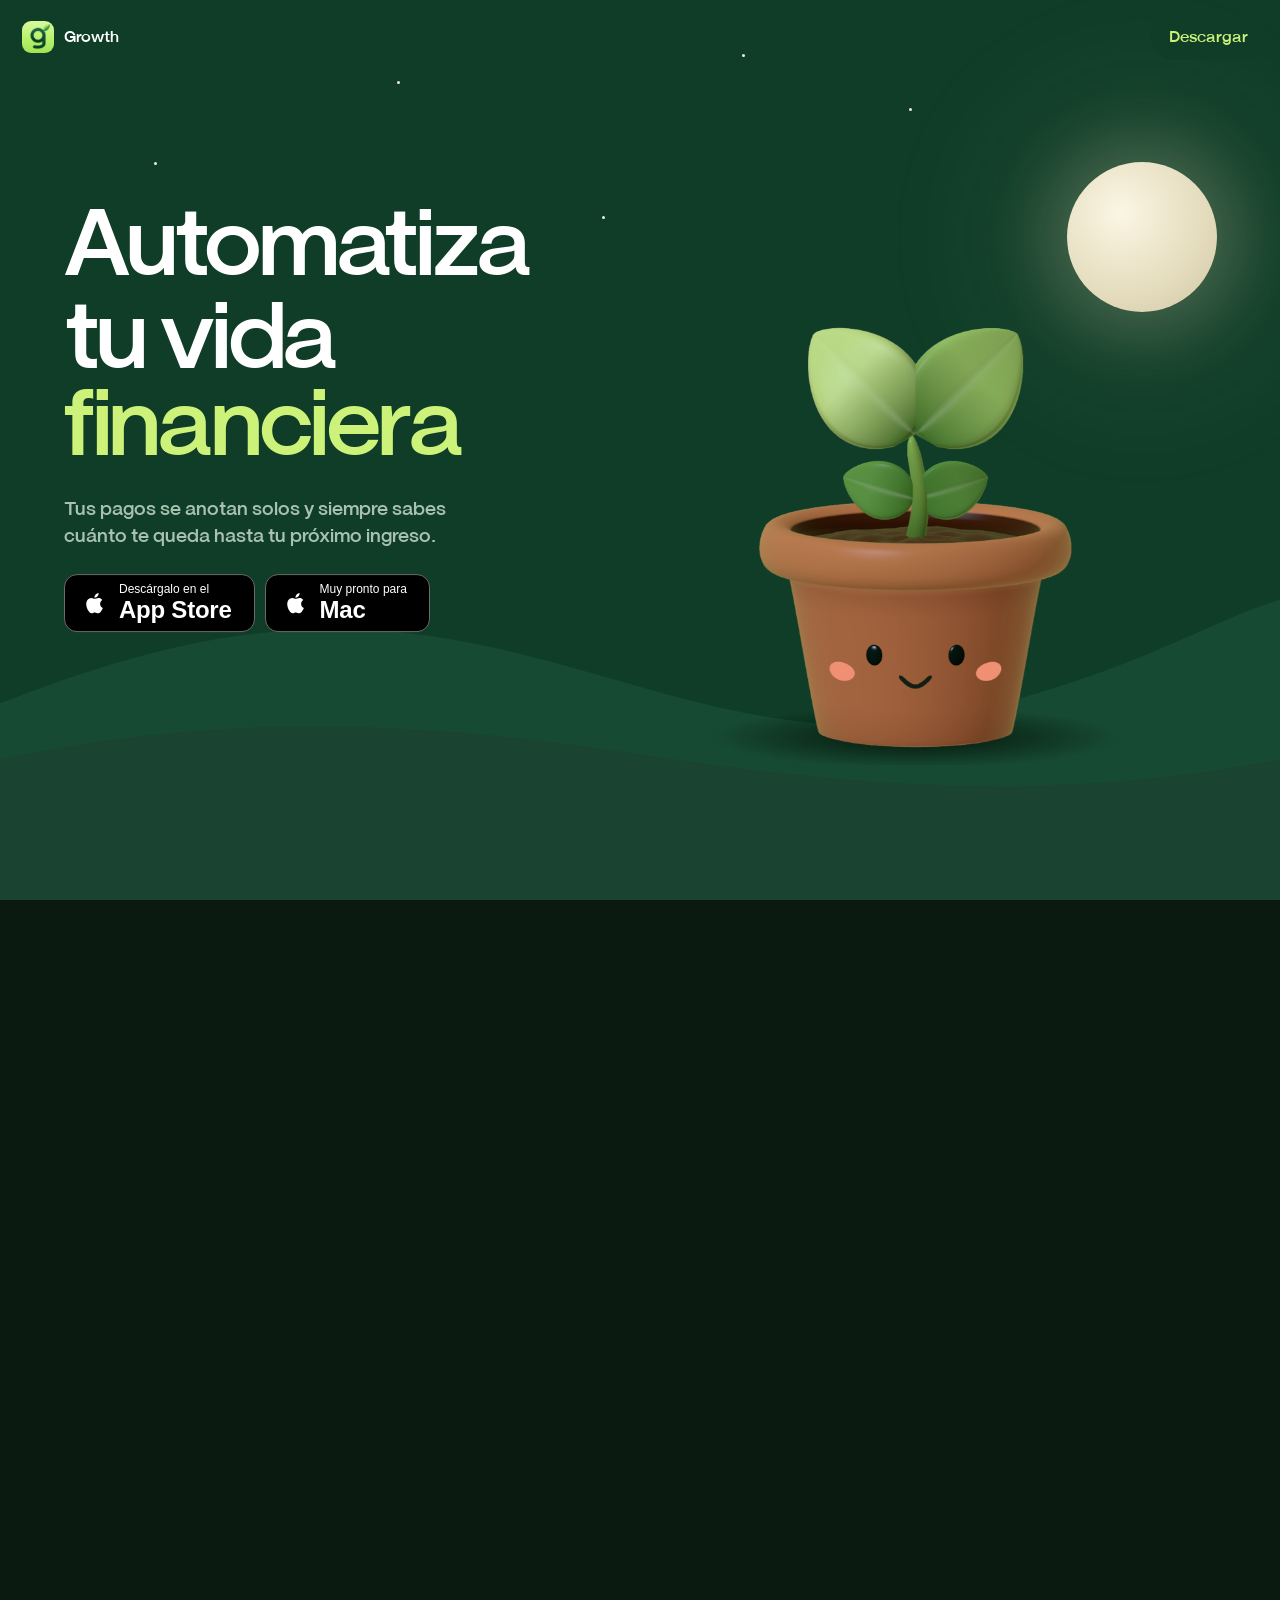
==== commit 7fea80fd: "feat: App Store download link (Growth 1.0 approved, id6802515483) Co-Authored-By: Claude Opus 5.5 <n" ====
--- a/index.html
+++ b/index.html
@@ -320,7 +320,7 @@
 <script src="assets/scripts/vendor/lenis.min.js"></script>
 <script>
 // Los enlaces de descarga viven solo aquí. Mientras estén vacíos, el botón dice «Muy pronto».
-const LINKS = { appStore: "", mac: "" }; // https://apps.apple.com/app/id<número>
+const LINKS = { appStore: "https://apps.apple.com/app/id6802515483", mac: "" }; // mac: el DMG cuando exista
 for (const a of document.querySelectorAll("[data-link]")) {
   const url = LINKS[a.dataset.link];
   if (!url) continue;
--- a/assets/styles/landing.css
+++ b/assets/styles/landing.css
@@ -379,13 +379,20 @@
 /* El mazo: cada escena entra sobre la anterior como una carta, con color sólido. La anterior se queda quieta detrás. */
 .hero{position:sticky;top:0;z-index:0}
 main{position:relative;z-index:1}
-main>section{z-index:1;border-radius:40px 40px 0 0;box-shadow:0 -24px 60px rgba(8,24,16,.22)}
+main>section{z-index:1}
+/* Con movimiento (html.mx), el color vive en la escena fija y no en la sección que se desplaza:
+   así cada transición la puede recortar (círculo, columnas, esquina, visor) sin que se muevan los bordes. */
+html.mx main>section{background:transparent}
+html.mx main>section>.pin{background:var(--bg)}
+.hero{--bg:var(--night)}.capture{--bg:var(--paper)}.flow{--bg:var(--lime)}.mcp{--bg:var(--deep)}.spaces{--bg:var(--paper)}.devices{--bg:var(--graphite)}.seed{--bg:var(--seed)}
+html.mx body{background:#0a1a11}
+html.mx .hero{overflow:hidden}
+html.mx main>section>.pin{will-change:transform,clip-path}
 main>section:not(:first-child){margin-top:-100svh}
 main>section:not(.seed){height:calc(var(--h) + 100svh)}
 .capture{--h:300svh}.flow{--h:240svh}.mcp{--h:420svh}.spaces{--h:260svh}.devices{--h:280svh}
 .foot{position:relative;z-index:1}
 @media(max-width:879px){
-  main>section{border-radius:28px 28px 0 0}
   .capture{--h:280svh}.flow{--h:220svh}.mcp{--h:400svh}.spaces{--h:240svh}.devices{--h:260svh}
 }
 html.rm .hero{position:relative}
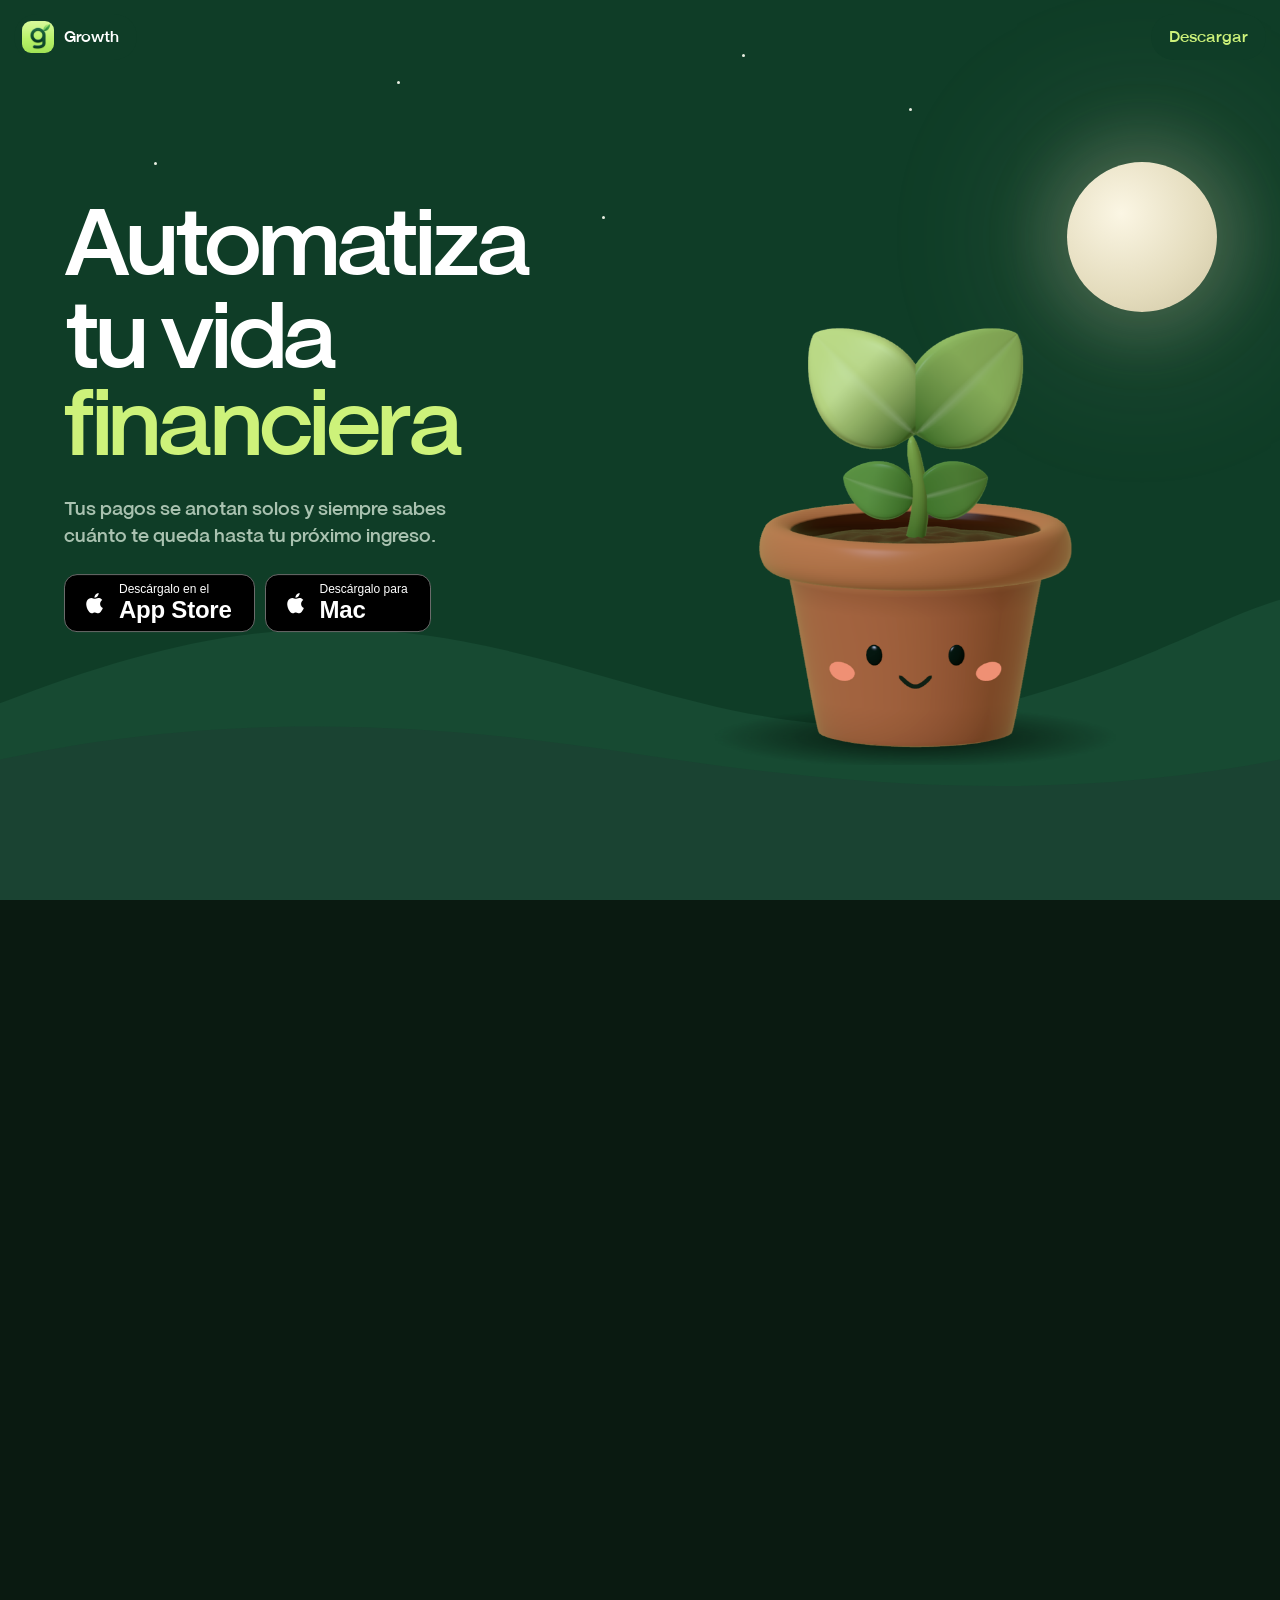
==== commit 408c8062: "feat: Mac download link (Growth 1.1.0, notarized DMG)" ====
--- a/index.html
+++ b/index.html
@@ -320,7 +320,7 @@
 <script src="assets/scripts/vendor/lenis.min.js"></script>
 <script>
 // Los enlaces de descarga viven solo aquí. Mientras estén vacíos, el botón dice «Muy pronto».
-const LINKS = { appStore: "https://apps.apple.com/app/id6802515483", mac: "" }; // mac: el DMG cuando exista
+const LINKS = { appStore: "https://apps.apple.com/app/id6802515483", mac: "https://github.com/jahazielgg/growth-web/releases/latest/download/Growth.dmg" }; // mac: el DMG cuando exista
 for (const a of document.querySelectorAll("[data-link]")) {
   const url = LINKS[a.dataset.link];
   if (!url) continue;
